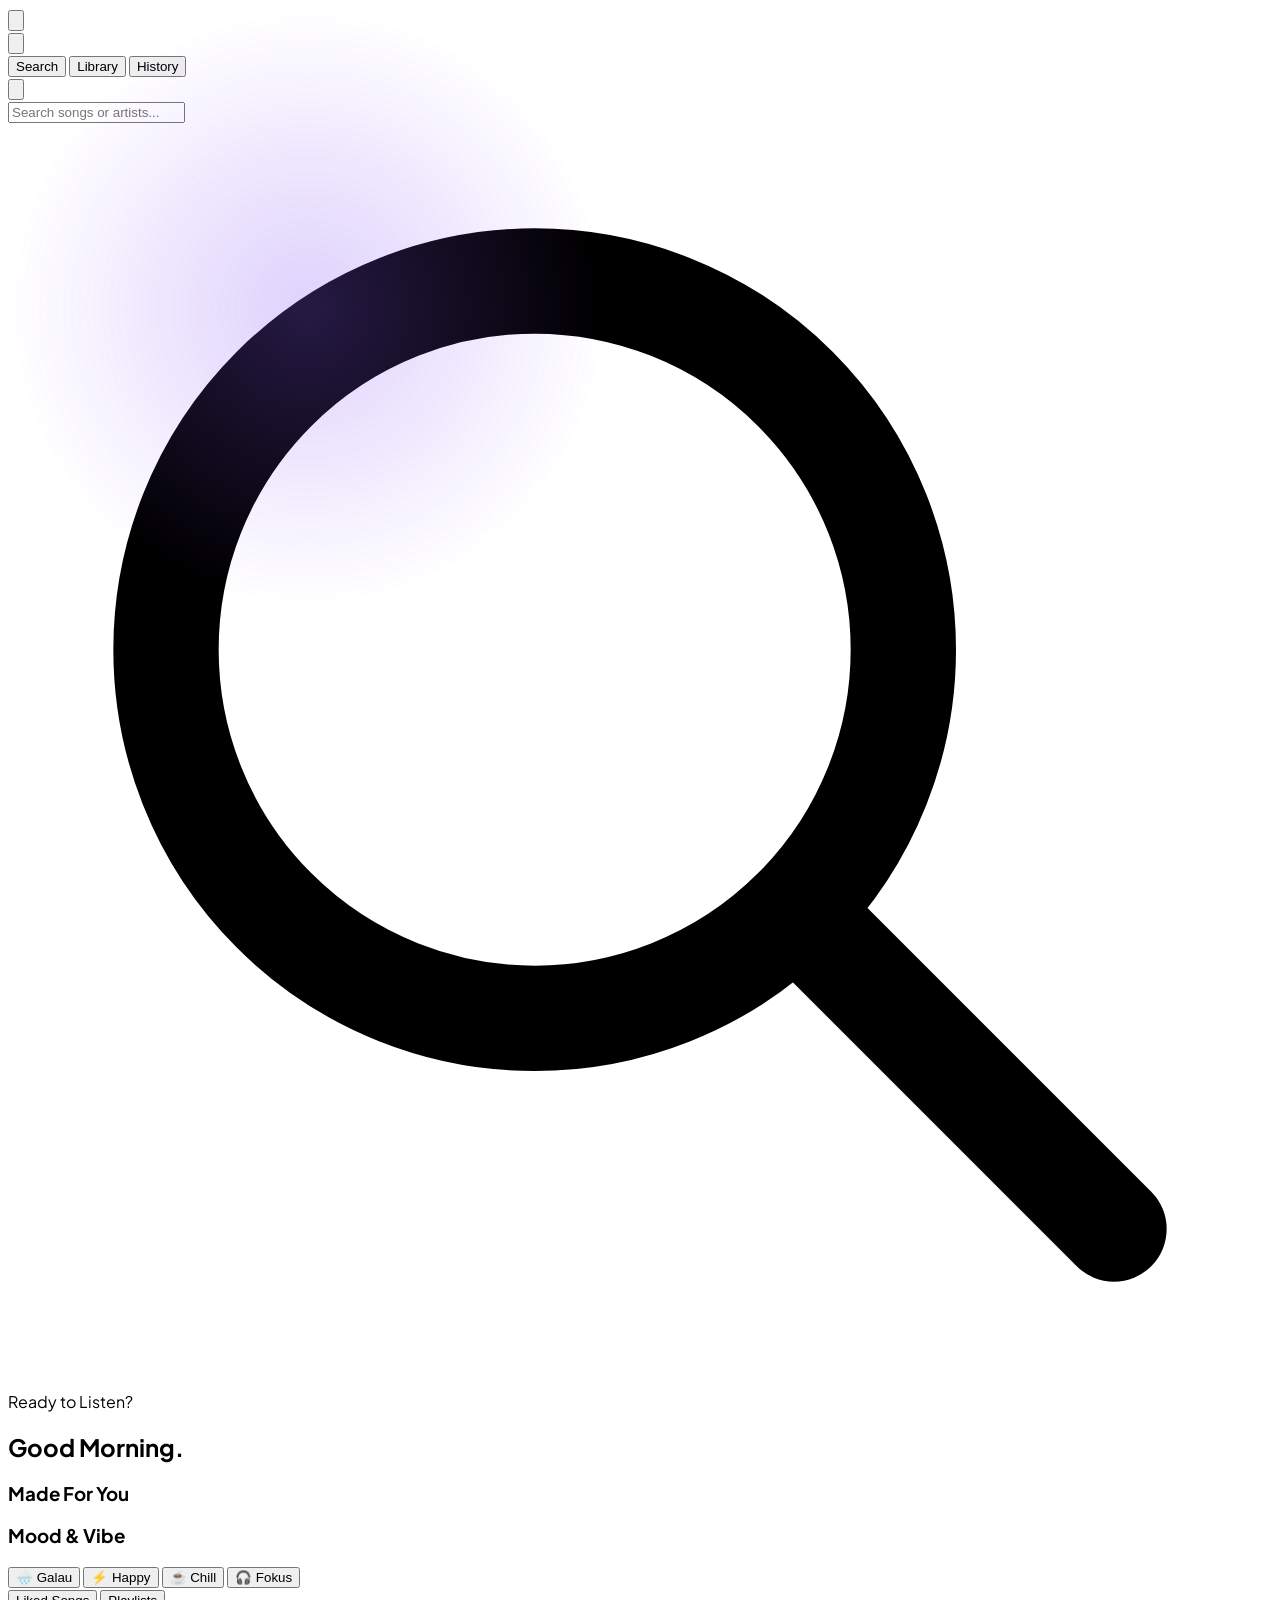
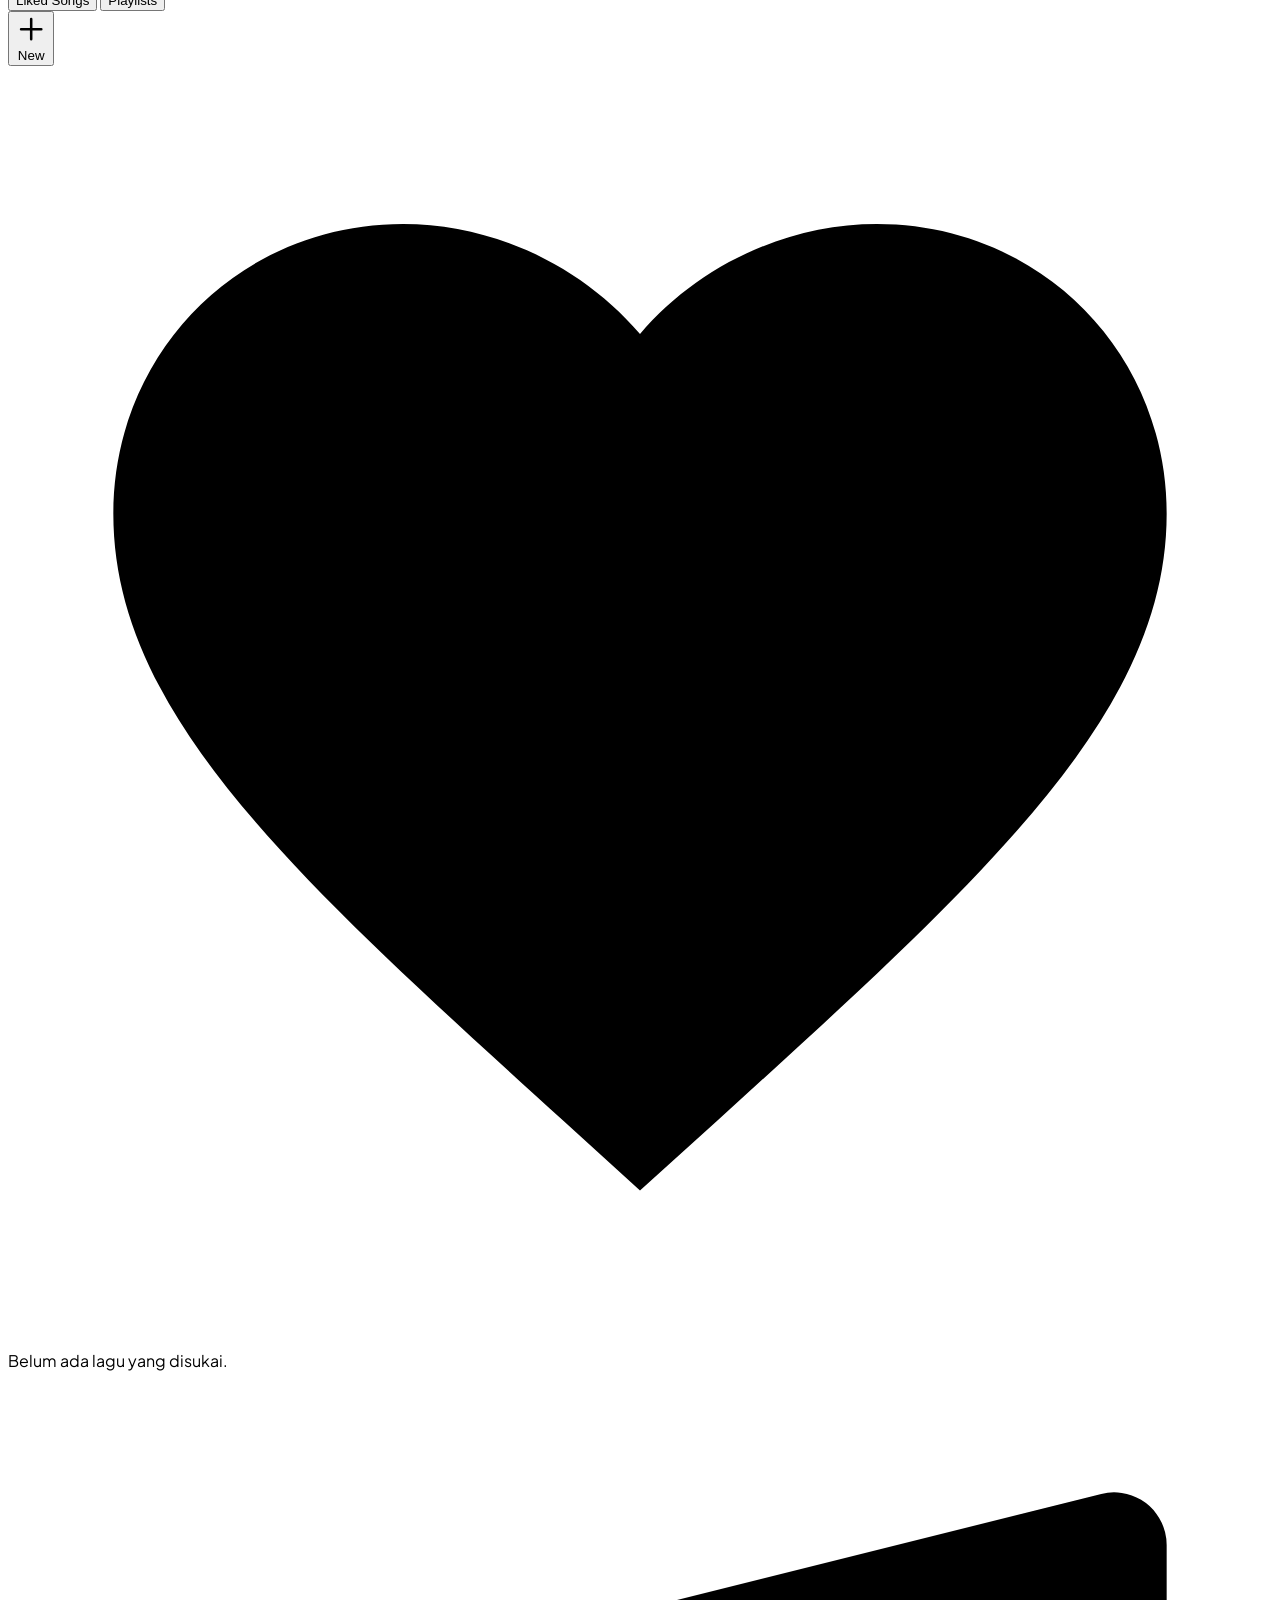
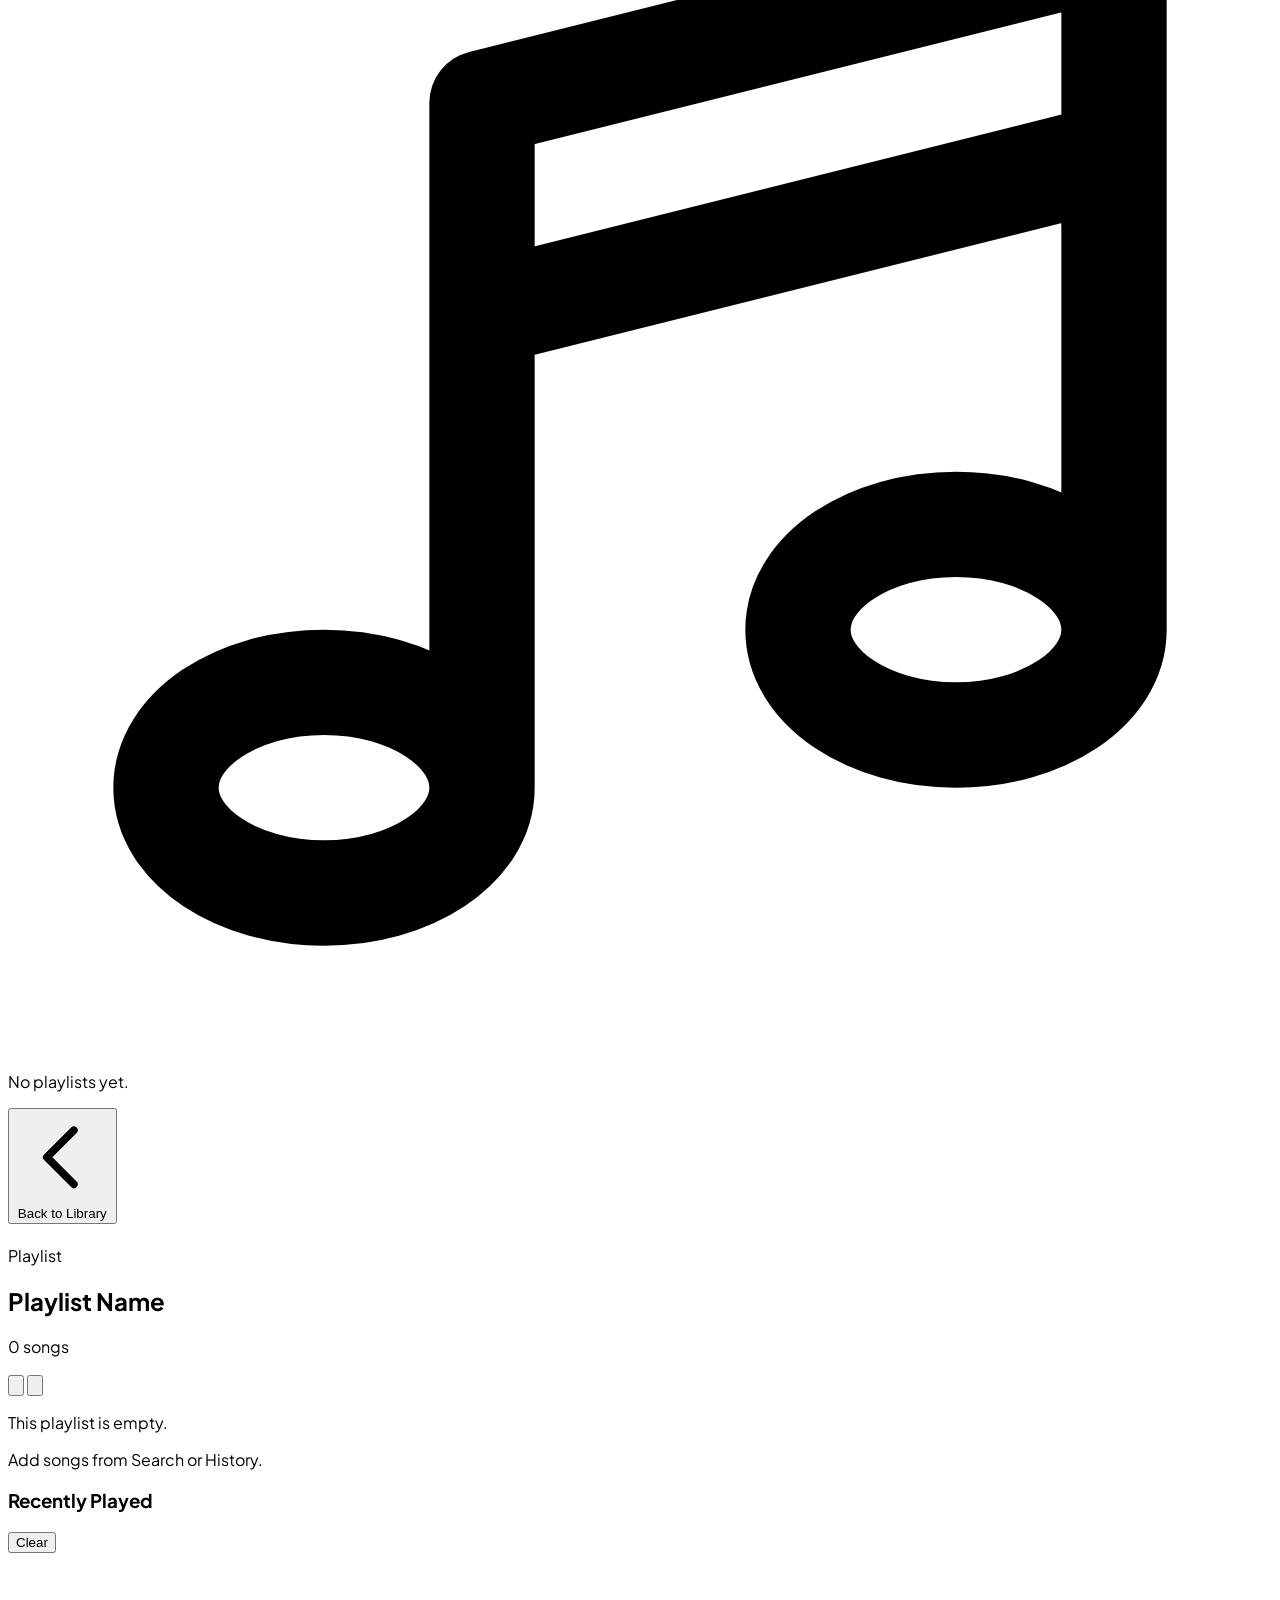
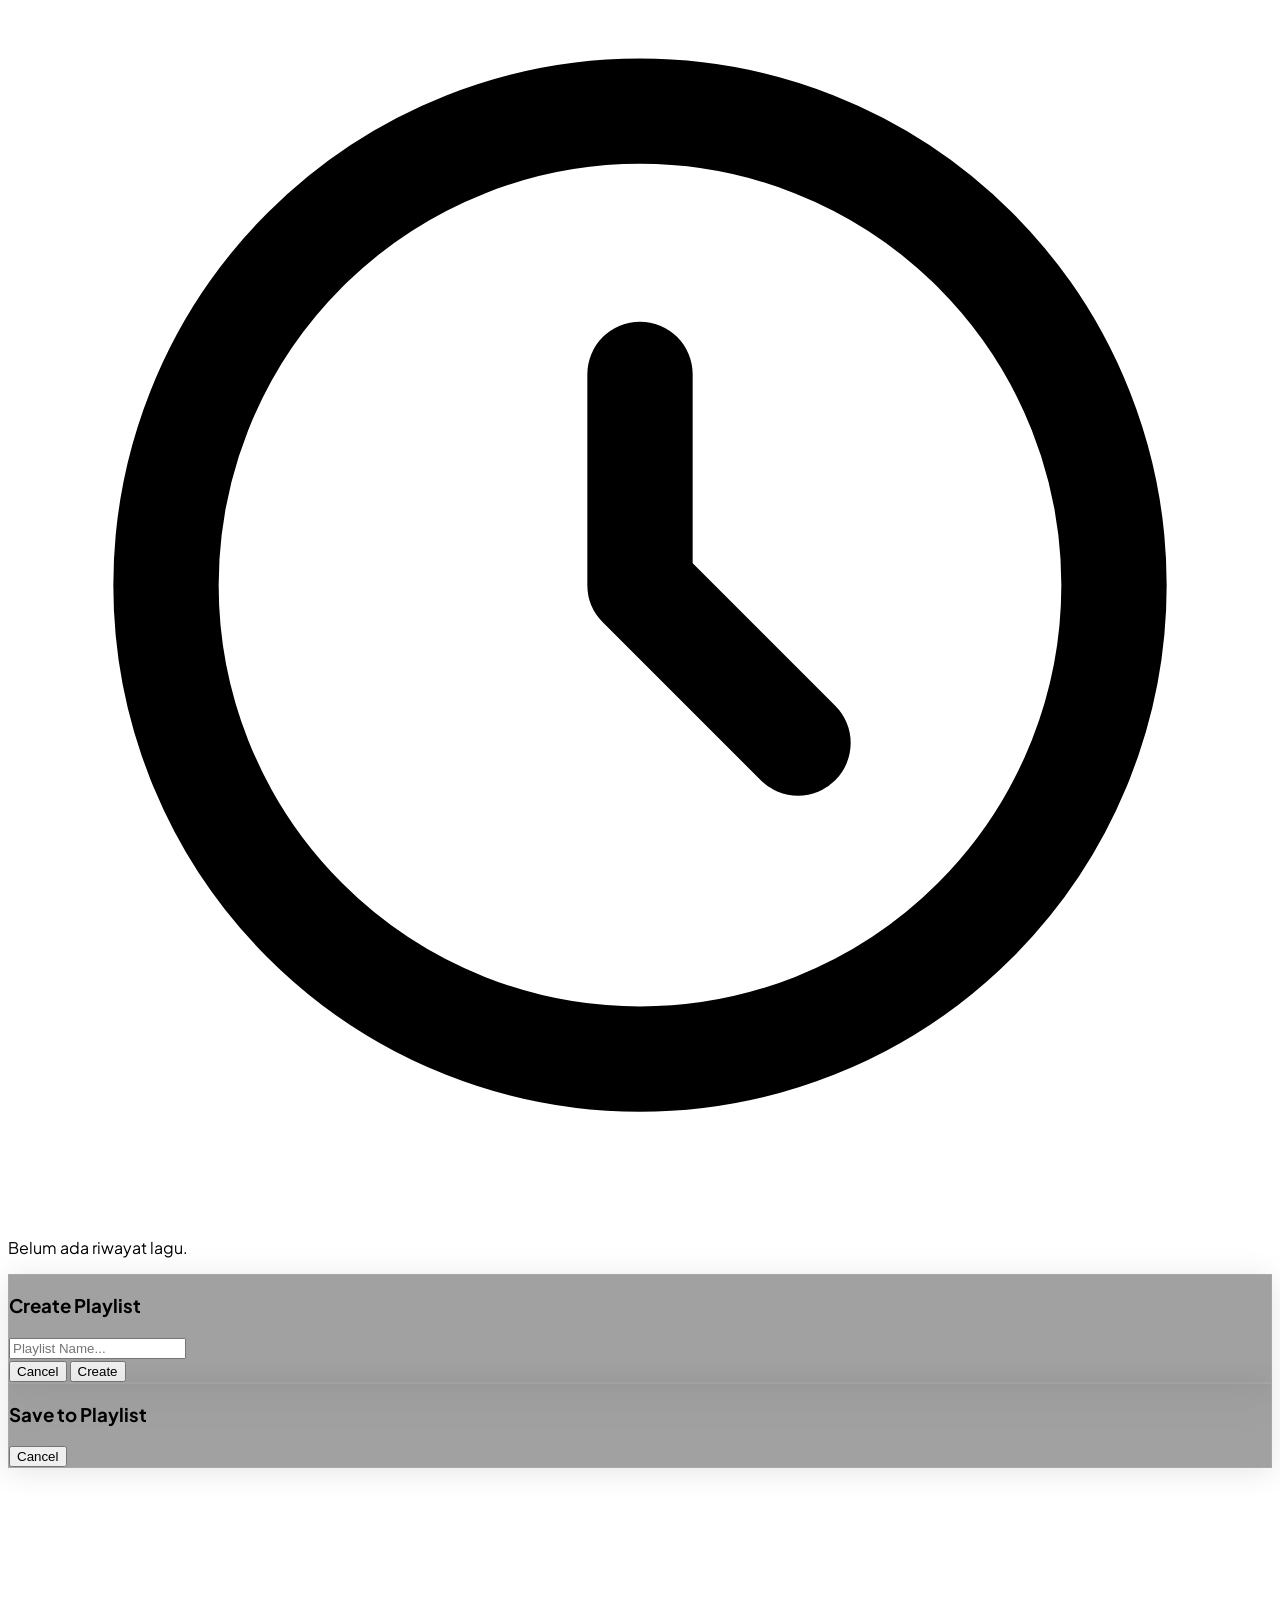
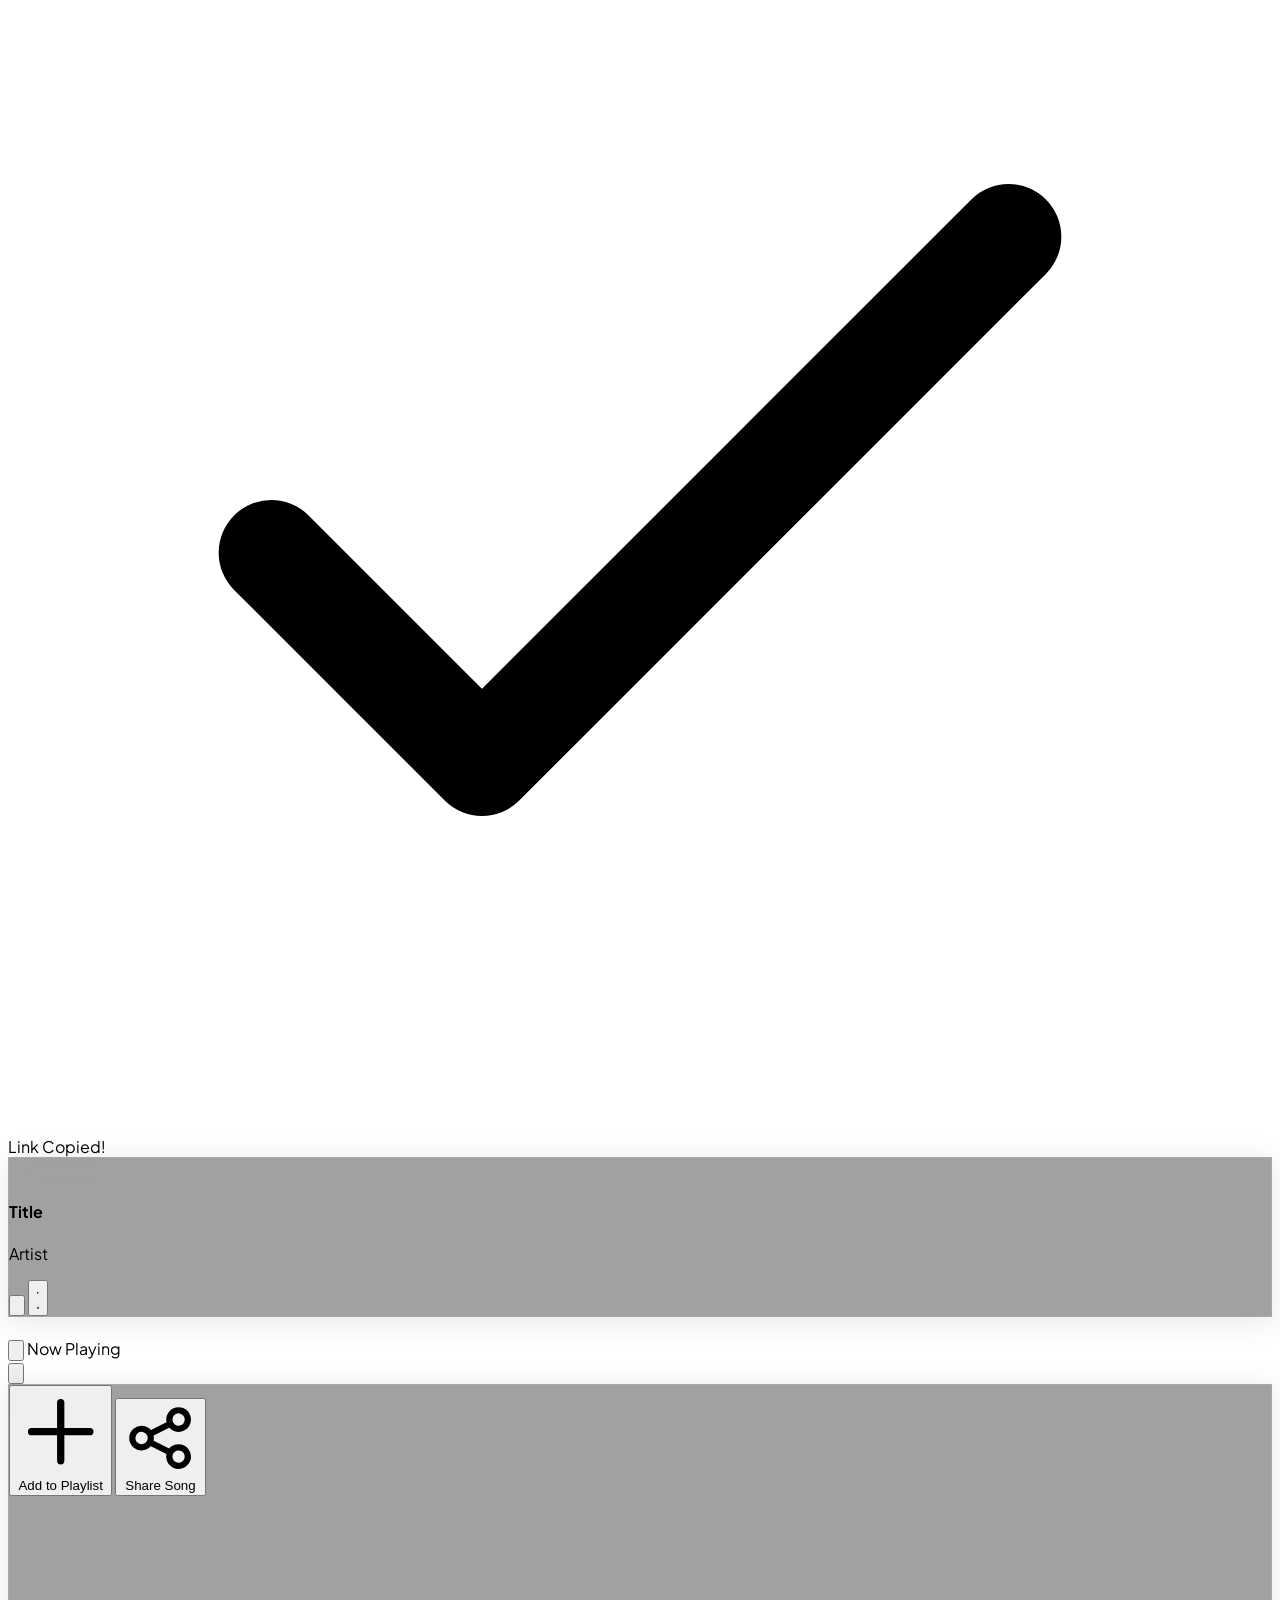
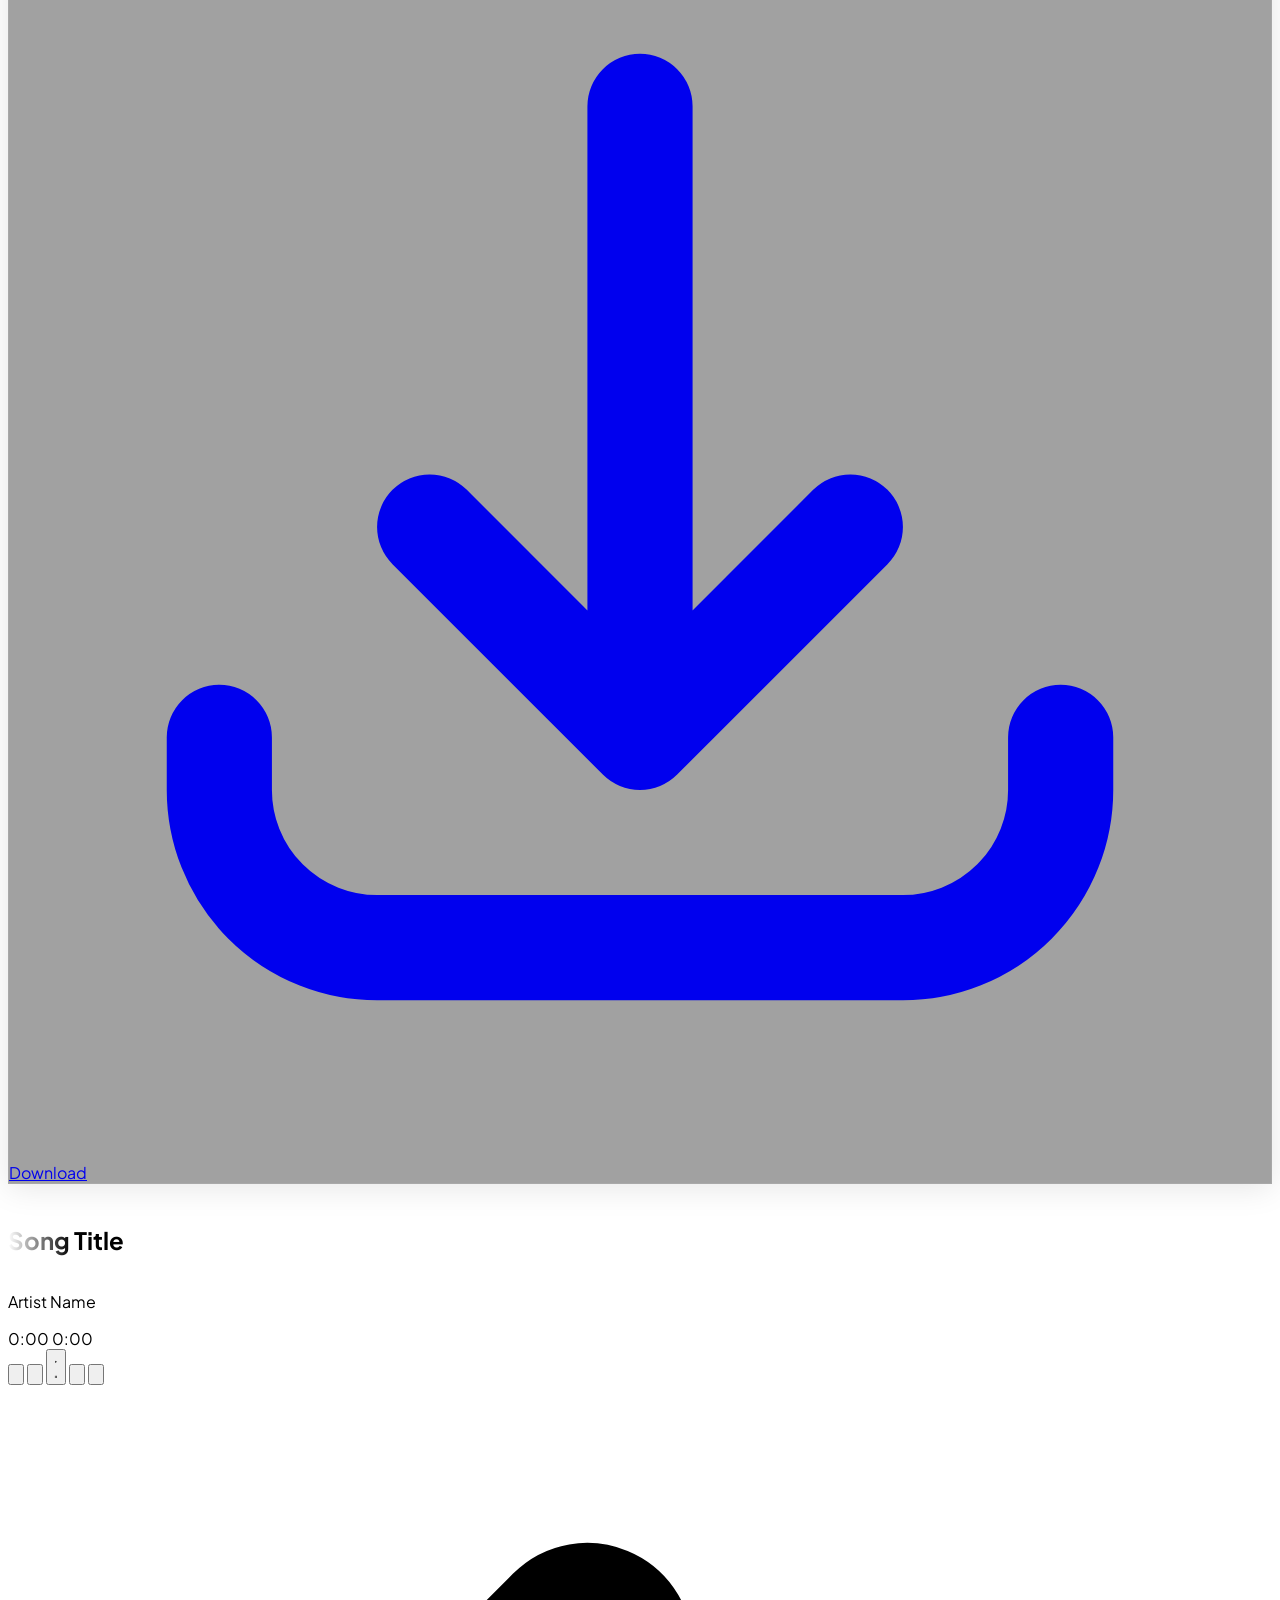
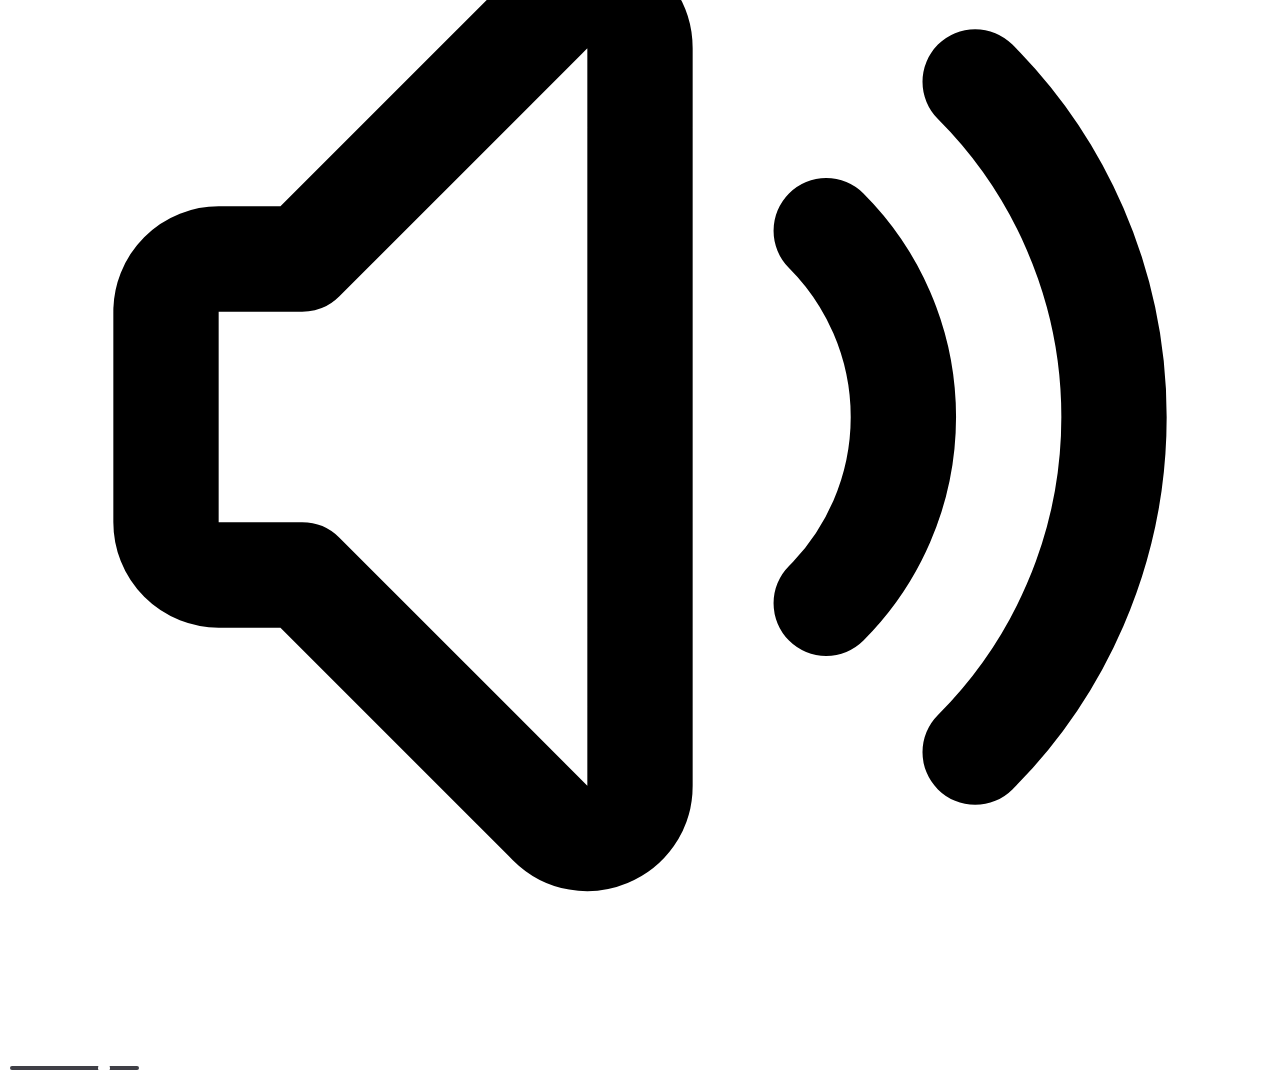
==== index.html @ 1300ec36 "Enhance library and playlist features with modals Updated HTML structure to enhance library and play" ====
<!DOCTYPE html>
<html lang="id" class="dark">
<head>
    <meta charset="UTF-8">
    <meta name="viewport" content="width=device-width, initial-scale=1.0, maximum-scale=1.0, user-scalable=no">
    <title>ZTune - Immersive Player</title>

    <link rel="shortcut icon" href="https://files.catbox.moe/s248au.jpg" type="image/x-icon"/>
    <script src="https://cdn.tailwindcss.com"></script>

    <script>
        tailwind.config = {
            darkMode: 'class',
            theme: {
                extend: {
                    colors: {
                        background: '#050505', 
                        surface: '#121212',
                        surfaceHighlight: '#27272a',
                        primary: { 500: '#8b5cf6', 600: '#7c3aed' }
                    },
                    fontFamily: {
                        sans: ['Plus Jakarta Sans', 'sans-serif'],
                    },
                    animation: {
                        'fade-in': 'fadeIn 0.5s ease-out forwards',
                        'slide-down': 'slideDown 0.3s ease-out forwards',
                        'slide-up': 'slideUp 0.3s ease-out forwards',
                        'blob': 'blob 15s infinite',
                        'spin-slow': 'spin 3s linear infinite',
                        'toast-in': 'toastIn 0.3s cubic-bezier(0.68, -0.55, 0.27, 1.55) forwards',
                        'menu-open': 'menuOpen 0.2s ease-out forwards',
                        'modal-in': 'modalIn 0.2s ease-out forwards',
                    },
                    keyframes: {
                        fadeIn: { '0%': { opacity: '0' }, '100%': { opacity: '1' } },
                        slideDown: { '0%': { opacity: '0', transform: 'translateY(-20px)' }, '100%': { opacity: '1', transform: 'translateY(0)' } },
                        slideUp: { '0%': { transform: 'translateY(100%)' }, '100%': { transform: 'translateY(0)' } },
                        toastIn: { '0%': { transform: 'translateY(100%)', opacity: '0' }, '100%': { transform: 'translateY(0)', opacity: '1' } },
                        menuOpen: { '0%': { opacity: '0', transform: 'scale(0.95) translateY(-10px)' }, '100%': { opacity: '1', transform: 'scale(1) translateY(0)' } },
                        modalIn: { '0%': { opacity: '0', transform: 'scale(0.95)' }, '100%': { opacity: '1', transform: 'scale(1)' } },
                        blob: {
                            '0%': { transform: 'translate(0px, 0px) scale(1)' },
                            '33%': { transform: 'translate(30px, -50px) scale(1.1)' },
                            '66%': { transform: 'translate(-20px, 20px) scale(0.9)' },
                            '100%': { transform: 'translate(0px, 0px) scale(1)' },
                        }
                    }
                }
            }
        }
    </script>

    <link href="https://fonts.googleapis.com/css2?family=Plus+Jakarta+Sans:wght@300;400;500;600;700;800&display=swap" rel="stylesheet">

    <style>
        body { font-family: 'Plus Jakarta Sans', sans-serif; -webkit-tap-highlight-color: transparent; touch-action: pan-y; }
        * { scrollbar-width: thin; scrollbar-color: rgba(255,255,255,0.1) transparent; }
        ::-webkit-scrollbar { width: 4px; height: 4px; }
        ::-webkit-scrollbar-thumb { background: transparent; border-radius: 10px; }
        *:hover::-webkit-scrollbar-thumb { background: rgba(255,255,255,0.2); }
        input[type=range] { -webkit-appearance: none; background: transparent; }
        input[type=range]::-webkit-slider-thumb { -webkit-appearance: none; height: 12px; width: 12px; border-radius: 50%; background: #fff; margin-top: -4px; cursor: pointer; }
        input[type=range]::-webkit-slider-runnable-track { width: 100%; height: 4px; cursor: pointer; background: #3f3f46; border-radius: 9999px; }
        .marquee-container { overflow: hidden; white-space: nowrap; position: relative; mask-image: linear-gradient(to right, transparent, black 5%, black 95%, transparent); }
        .marquee-content { display: inline-block; min-width: 100%; }
        .animate-scroll { animation: scroll-left 12s linear infinite; }
        @keyframes scroll-left { 0%, 15% { transform: translateX(0); } 85%, 100% { transform: translateX(-100%); } }
        .ambient-glow { position: fixed; width: 600px; height: 600px; background: radial-gradient(circle, rgba(139, 92, 246, 0.15) 0%, rgba(0,0,0,0) 70%); border-radius: 50%; pointer-events: none; z-index: 0; animation: blob 15s infinite ease-in-out; }
        .no-scrollbar::-webkit-scrollbar { display: none; }
        
        .loading-spin { animation: spin 1s linear infinite; }
        @keyframes spin { 100% { transform: rotate(360deg); } }
        
        .glass-nav {
            background-color: rgba(0, 0, 0, 0.4) !important;
            backdrop-filter: blur(20px);
            -webkit-backdrop-filter: blur(20px);
            border-bottom: none;
        }
        
        .glass-player {
            background: rgba(20, 20, 20, 0.4) !important; 
            backdrop-filter: blur(16px);
            -webkit-backdrop-filter: blur(16px);
            border: 1px solid rgba(255, 255, 255, 0.08);
            box-shadow: 0 4px 30px rgba(0, 0, 0, 0.1);
        }
    </style>
</head>
<body class="bg-background text-white h-screen w-full overflow-hidden flex flex-col relative selection:bg-primary-500 selection:text-white">

    <div class="ambient-glow top-[-20%] left-[-10%] opacity-40"></div>
    <div class="ambient-glow bottom-[-20%] right-[-10%] bg-[radial-gradient(circle,rgba(56,189,248,0.1)_0%,rgba(0,0,0,0)_70%)] animation-delay-2000"></div>

    <header id="main-header" class="fixed top-0 left-0 right-0 px-6 py-5 flex justify-between items-center z-50 transition-all duration-500 bg-transparent">
        <div class="flex items-center gap-2 group transition-all duration-300" id="traffic-light-container">
            <button id="nav-btn-red" class="w-3 h-3 rounded-full bg-[#ff5f57] shadow-[0_0_10px_rgba(255,95,87,0.3)] flex items-center justify-center overflow-hidden transition-all duration-300 hover:scale-110 focus:outline-none cursor-default">
                <svg class="w-2 h-2 text-black opacity-0 transition-opacity duration-300" fill="none" stroke="currentColor" viewBox="0 0 24 24" stroke-width="4"><path stroke-linecap="round" stroke-linejoin="round" d="M15 19l-7-7 7-7"></path></svg>
            </button>
            <div id="nav-btn-yellow" class="w-3 h-3 rounded-full bg-[#febc2e] shadow-[0_0_10px_rgba(254,188,46,0.3)] transition-all duration-300 origin-center"></div>
            <button id="nav-btn-green" class="w-3 h-3 rounded-full bg-[#28c840] shadow-[0_0_10px_rgba(40,200,64,0.3)] flex items-center justify-center overflow-hidden transition-all duration-300 hover:scale-110 focus:outline-none cursor-default">
                <svg class="w-2 h-2 text-black opacity-0 transition-opacity duration-300" fill="none" stroke="currentColor" viewBox="0 0 24 24" stroke-width="4"><path stroke-linecap="round" stroke-linejoin="round" d="M9 5l7 7-7 7"></path></svg>
            </button>
        </div>
        
        <div class="absolute left-1/2 transform -translate-x-1/2 flex bg-white/5 rounded-full p-1 backdrop-blur-sm border border-white/5">
            <button id="tab-search" class="px-3 md:px-4 py-1.5 text-xs font-bold rounded-full bg-white text-black transition-all shadow-lg">Search</button>
            <button id="tab-library" class="px-3 md:px-4 py-1.5 text-xs font-bold rounded-full text-gray-400 hover:text-white transition-all">Library</button>
            <button id="tab-history" class="px-3 md:px-4 py-1.5 text-xs font-bold rounded-full text-gray-400 hover:text-white transition-all">History</button>
        </div>

        <button id="search-toggle-btn" class="p-2 rounded-full text-gray-400 hover:text-white hover:bg-white/10 transition-all focus:outline-none">
            <svg class="w-6 h-6" fill="none" stroke="currentColor" viewBox="0 0 24 24"><path stroke-linecap="round" stroke-linejoin="round" stroke-width="2" d="M21 21l-6-6m2-5a7 7 0 11-14 0 7 7 0 0114 0z"></path></svg>
        </button>
    </header>

    <main id="content-area" class="flex-1 w-full max-w-6xl mx-auto flex flex-col relative z-10 overflow-y-auto px-4 md:px-6 pb-20 pt-24 no-scrollbar scroll-smooth">
        
        <div id="search-container" class="hidden w-full py-4 animate-slide-down shrink-0 transition-all">
            <form id="search-form" class="relative group w-full">
                <input type="text" id="search-input" placeholder="Search songs or artists..." 
                    class="w-full pl-12 pr-4 py-4 bg-surface/80 backdrop-blur-md border border-white/10 focus:border-primary-500 rounded-2xl text-base text-white placeholder-gray-500 focus:outline-none focus:ring-1 focus:ring-primary-500 transition-all shadow-lg" autocomplete="off">
                <div id="search-icon-wrapper" class="absolute left-4 top-1/2 transform -translate-y-1/2 text-gray-500">
                    <svg class="w-5 h-5" fill="none" stroke="currentColor" viewBox="0 0 24 24"><path stroke-linecap="round" stroke-linejoin="round" stroke-width="2" d="M21 21l-6-6m2-5a7 7 0 11-14 0 7 7 0 0114 0z"></path></svg>
                </div>
            </form>
        </div>

        <div class="flex-1 mt-2 px-1 relative min-h-[500px]">

            <div id="explore-area" class="animate-fade-in pb-10 transition-opacity duration-300">
                <div id="greeting-container" class="mt-8 mb-8 text-center flex flex-col justify-center">
                    <span class="text-primary-500 text-xs font-bold tracking-[0.3em] uppercase mb-4 animate-pulse">Ready to Listen?</span>
                    <h2 id="greeting-text" class="text-4xl md:text-5xl font-extrabold text-white mb-2 tracking-tight">Music Awaits.</h2>
                </div>

                <div id="quick-picks-container" class="mb-8 hidden">
                    <div class="flex items-center gap-2 mb-4 px-1">
                        <h3 class="text-lg font-bold text-white">Made For You</h3>
                    </div>
                    <div id="quick-picks-list" class="grid grid-cols-2 md:grid-cols-3 lg:grid-cols-4 xl:grid-cols-5 gap-4"></div>
                </div>

                <div class="mb-8">
                    <h3 class="text-lg font-bold text-white mb-4 px-1">Mood & Vibe</h3>
                    <div class="grid grid-cols-2 md:grid-cols-4 gap-3">
                        <button onclick="triggerSearch('lagu galau indonesia terbaru', this)" class="mood-btn bg-gradient-to-br from-indigo-900 to-purple-900 hover:scale-[1.02] transition-transform p-4 rounded-2xl text-left h-24 flex flex-col justify-end border border-white/5 relative overflow-hidden group">
                            <span class="mood-icon absolute top-2 right-2 text-2xl opacity-50 group-hover:scale-110 transition-transform">🌧️</span>
                            <span class="font-bold text-lg">Galau</span>
                        </button>
                        <button onclick="triggerSearch('lagu happy mood booster', this)" class="mood-btn bg-gradient-to-br from-orange-900 to-yellow-900 hover:scale-[1.02] transition-transform p-4 rounded-2xl text-left h-24 flex flex-col justify-end border border-white/5 relative overflow-hidden group">
                            <span class="mood-icon absolute top-2 right-2 text-2xl opacity-50 group-hover:scale-110 transition-transform">⚡</span>
                            <span class="font-bold text-lg">Happy</span>
                        </button>
                        <button onclick="triggerSearch('lagu chill santai', this)" class="mood-btn bg-gradient-to-br from-teal-900 to-emerald-900 hover:scale-[1.02] transition-transform p-4 rounded-2xl text-left h-24 flex flex-col justify-end border border-white/5 relative overflow-hidden group">
                            <span class="mood-icon absolute top-2 right-2 text-2xl opacity-50 group-hover:scale-110 transition-transform">☕</span>
                            <span class="font-bold text-lg">Chill</span>
                        </button>
                        <button onclick="triggerSearch('lofi hip hop study', this)" class="mood-btn bg-gradient-to-br from-pink-900 to-rose-900 hover:scale-[1.02] transition-transform p-4 rounded-2xl text-left h-24 flex flex-col justify-end border border-white/5 relative overflow-hidden group">
                            <span class="mood-icon absolute top-2 right-2 text-2xl opacity-50 group-hover:scale-110 transition-transform">🎧</span>
                            <span class="font-bold text-lg">Fokus</span>
                        </button>
                    </div>
                </div>
            </div>

            <div id="message-area" class="text-center text-sm font-medium text-gray-400 py-4 transition-all hidden"></div>
            
            <div id="results-area" class="hidden grid grid-cols-2 md:grid-cols-3 lg:grid-cols-4 xl:grid-cols-5 gap-4 pb-24 animate-fade-in"></div>
            
            <div id="library-area" class="hidden pb-24 animate-fade-in w-full">
                
                <div class="flex items-center gap-6 mb-6 px-2 border-b border-white/10 pb-2">
                    <button id="lib-tab-liked" class="text-white font-bold text-lg border-b-2 border-primary-500 pb-2 transition-all">Liked Songs</button>
                    <button id="lib-tab-playlists" class="text-gray-400 font-bold text-lg pb-2 hover:text-white transition-all border-b-2 border-transparent hover:border-white/20">Playlists</button>
                    <div class="flex-1"></div>
                    <button id="btn-create-playlist" class="hidden text-xs bg-white/10 hover:bg-white/20 px-4 py-2 rounded-full transition-all flex items-center gap-1">
                        <svg class="w-3 h-3" fill="none" stroke="currentColor" viewBox="0 0 24 24"><path stroke-linecap="round" stroke-linejoin="round" stroke-width="2" d="M12 4v16m8-8H4"></path></svg>
                        New
                    </button>
                </div>

                <div id="lib-content-liked" class="w-full">
                    <div id="library-list" class="grid grid-cols-2 md:grid-cols-3 lg:grid-cols-4 xl:grid-cols-5 gap-4"></div>
                    <div id="empty-library-msg" class="hidden flex flex-col items-center justify-center mt-20 text-center w-full">
                        <div class="w-16 h-16 rounded-full bg-white/5 flex items-center justify-center mb-4 text-gray-500">
                             <svg class="w-8 h-8" fill="currentColor" viewBox="0 0 24 24"><path d="M12 21.35l-1.45-1.32C5.4 15.36 2 12.28 2 8.5 2 5.42 4.42 3 7.5 3c1.74 0 3.41.81 4.5 2.09C13.09 3.81 14.76 3 16.5 3 19.58 3 22 5.42 22 8.5c0 3.78-3.4 6.86-8.55 11.54L12 21.35z"/></svg>
                        </div>
                        <p class="text-gray-400">Belum ada lagu yang disukai.</p>
                    </div>
                </div>

                <div id="lib-content-playlists" class="hidden w-full">
                    <div id="playlist-list" class="grid grid-cols-2 md:grid-cols-3 lg:grid-cols-4 xl:grid-cols-5 gap-4"></div>
                    <div id="empty-playlist-msg" class="hidden flex flex-col items-center justify-center mt-20 text-center w-full">
                        <div class="w-16 h-16 rounded-full bg-white/5 flex items-center justify-center mb-4 text-gray-500">
                            <svg class="w-8 h-8" fill="none" stroke="currentColor" viewBox="0 0 24 24"><path stroke-linecap="round" stroke-linejoin="round" stroke-width="2" d="M9 19V6l12-3v13M9 19c0 1.105-1.343 2-3 2s-3-.895-3-2 1.343-2 3-2 3 .895 3 2zm12-3c0 1.105-1.343 2-3 2s-3-.895-3-2 1.343-2 3-2 3 .895 3 2zM9 10l12-3"></path></svg>
                        </div>
                        <p class="text-gray-400">No playlists yet.</p>
                    </div>
                </div>

                <div id="playlist-view" class="hidden w-full animate-fade-in absolute top-0 left-0 bg-[#050505] z-20 min-h-full pb-20">
                     <div class="flex items-center mb-4 md:hidden pt-4 px-2">
                         <button onclick="closePlaylistView()" class="text-gray-400 hover:text-white flex items-center gap-2">
                            <svg class="w-5 h-5" fill="none" stroke="currentColor" viewBox="0 0 24 24"><path stroke-linecap="round" stroke-linejoin="round" stroke-width="2" d="M15 19l-7-7 7-7"></path></svg>
                            Back to Library
                         </button>
                    </div>

                    <div class="flex flex-col md:flex-row gap-6 mb-8 items-start px-2">
                        <div class="relative w-40 h-40 md:w-52 md:h-52 rounded-2xl overflow-hidden bg-gray-800 shadow-2xl shrink-0 group">
                            <img id="view-pl-cover" src="" class="w-full h-full object-cover">
                        </div>
                        <div class="flex flex-col justify-end h-full gap-2 w-full">
                            <span class="text-xs font-bold text-primary-500 uppercase tracking-widest">Playlist</span>
                            <h2 id="view-pl-name" class="text-3xl md:text-5xl font-extrabold text-white leading-tight">Playlist Name</h2>
                            <p id="view-pl-count" class="text-gray-400 text-sm font-medium mb-4">0 songs</p>
                            
                            <div class="flex items-center gap-4">
                                <button id="btn-play-playlist" class="w-12 h-12 bg-primary-600 text-white rounded-full flex items-center justify-center hover:scale-105 transition-transform shadow-lg shadow-primary-600/30">
                                    <svg class="w-6 h-6 ml-1" fill="currentColor" viewBox="0 0 24 24"><path d="M8 5v14l11-7z"/></svg>
                                </button>
                                <button id="btn-delete-playlist" class="w-10 h-10 border border-white/10 rounded-full flex items-center justify-center text-gray-400 hover:text-red-500 hover:border-red-500/50 transition-all" title="Delete Playlist">
                                    <svg class="w-5 h-5" fill="none" stroke="currentColor" viewBox="0 0 24 24"><path stroke-linecap="round" stroke-linejoin="round" stroke-width="2" d="M19 7l-.867 12.142A2 2 0 0116.138 21H7.862a2 2 0 01-1.995-1.858L5 7m5 4v6m4-6v6m1-10V4a1 1 0 00-1-1h-4a1 1 0 00-1 1v3M4 7h16"></path></svg>
                                </button>
                            </div>
                        </div>
                    </div>
                    
                    <div id="view-pl-songs" class="grid grid-cols-2 md:grid-cols-3 lg:grid-cols-4 xl:grid-cols-5 gap-4"></div>
                     <div id="empty-view-pl-msg" class="hidden flex flex-col items-center justify-center mt-10 text-center w-full">
                        <p class="text-gray-500">This playlist is empty.</p>
                        <p class="text-xs text-gray-600 mt-1">Add songs from Search or History.</p>
                    </div>
                </div>

            </div>

            <div id="history-area" class="hidden pb-24 animate-fade-in">
                <div class="flex items-center justify-between mb-6 px-2">
                    <h3 class="text-xl font-bold text-white">Recently Played</h3>
                    <button onclick="clearHistory()" class="text-xs text-red-400 hover:text-red-300 font-bold uppercase tracking-wider">Clear</button>
                </div>
                <div id="history-list" class="grid grid-cols-2 md:grid-cols-3 lg:grid-cols-4 xl:grid-cols-5 gap-4"></div>
                <div id="empty-history-msg" class="hidden flex flex-col items-center justify-center mt-20 text-center w-full">
                    <div class="w-16 h-16 rounded-full bg-white/5 flex items-center justify-center mb-4 text-gray-500">
                        <svg class="w-8 h-8" fill="none" stroke="currentColor" viewBox="0 0 24 24"><path stroke-linecap="round" stroke-linejoin="round" stroke-width="2" d="M12 8v4l3 3m6-3a9 9 0 11-18 0 9 9 0 0118 0z"></path></svg>
                    </div>
                    <p class="text-gray-400">Belum ada riwayat lagu.</p>
                </div>
            </div>

        </div>
    </main>

    <div id="playlist-modal" class="fixed inset-0 z-[80] bg-black/60 backdrop-blur-sm hidden flex items-center justify-center animate-fade-in">
        <div class="bg-[#1e1e21] border border-white/10 p-6 rounded-2xl w-80 glass-player transform scale-100 transition-all animate-modal-in">
            <h3 class="text-lg font-bold mb-4 text-white">Create Playlist</h3>
            <input id="playlist-name-input" type="text" placeholder="Playlist Name..." class="w-full bg-white/5 border border-white/10 rounded-lg px-4 py-3 text-white focus:outline-none focus:border-primary-500 transition-colors mb-6">
            <div class="flex justify-end gap-3">
                <button id="close-playlist-modal" class="px-4 py-2 text-sm text-gray-400 hover:text-white font-medium">Cancel</button>
                <button id="save-playlist-btn" class="px-4 py-2 text-sm bg-white text-black font-bold rounded-full hover:scale-105 transition-transform">Create</button>
            </div>
        </div>
    </div>

    <div id="add-to-playlist-modal" class="fixed inset-0 z-[90] bg-black/60 backdrop-blur-sm hidden flex items-center justify-center animate-fade-in">
        <div class="bg-[#1e1e21] border border-white/10 p-6 rounded-2xl w-80 glass-player transform scale-100 transition-all animate-modal-in max-h-[70vh] flex flex-col">
            <h3 class="text-lg font-bold mb-4 text-white">Save to Playlist</h3>
            <div id="select-playlist-list" class="flex flex-col gap-2 overflow-y-auto min-h-[100px] mb-4 pr-1"></div>
            <button id="close-select-modal" class="w-full py-3 text-sm text-gray-400 hover:text-white border-t border-white/10">Cancel</button>
        </div>
    </div>

    <div id="toast" class="fixed bottom-24 left-1/2 transform -translate-x-1/2 bg-white/10 backdrop-blur-md border border-white/10 text-white px-6 py-3 rounded-full shadow-2xl font-bold text-sm hidden z-[100] items-center gap-2 animate-toast-in">
        <svg class="w-5 h-5 text-green-400" fill="none" stroke="currentColor" viewBox="0 0 24 24"><path stroke-linecap="round" stroke-linejoin="round" stroke-width="2" d="M5 13l4 4L19 7"></path></svg>
        <span id="toast-msg">Link Copied!</span>
    </div>

    <div id="mini-player" class="fixed bottom-4 left-4 right-4 z-50 glass-player rounded-2xl p-3 flex items-center justify-between shadow-2xl transform translate-y-[150%] transition-transform duration-300 cursor-pointer hidden">
        <div class="flex items-center gap-3 overflow-hidden flex-1">
            <div class="w-10 h-10 rounded-full overflow-hidden bg-gray-800 shrink-0 animate-[spin_10s_linear_infinite]">
                <img id="mini-cover" src="" class="w-full h-full object-cover">
            </div>
            <div class="flex flex-col overflow-hidden w-full pr-4">
                <h4 id="mini-title" class="text-sm font-bold text-white truncate">Title</h4>
                <p id="mini-artist" class="text-xs text-gray-400 truncate">Artist</p>
            </div>
        </div>
        <div class="flex items-center gap-4 pr-2">
            <button id="mini-like-btn" class="text-gray-400 hover:text-red-500 transition-colors focus:outline-none">
                <svg class="w-5 h-5" fill="currentColor" viewBox="0 0 24 24"><path d="M12 21.35l-1.45-1.32C5.4 15.36 2 12.28 2 8.5 2 5.42 4.42 3 7.5 3c1.74 0 3.41.81 4.5 2.09C13.09 3.81 14.76 3 16.5 3 19.58 3 22 5.42 22 8.5c0 3.78-3.4 6.86-8.55 11.54L12 21.35z"/></svg>
            </button>
            <button id="mini-play-btn" class="text-white hover:text-primary-400 focus:outline-none p-1">
                <svg id="mini-play-icon" class="w-6 h-6" fill="currentColor" viewBox="0 0 24 24"><path d="M8 5v14l11-7z"/></svg>
                <svg id="mini-pause-icon" class="w-6 h-6 hidden" fill="currentColor" viewBox="0 0 24 24"><path d="M6 19h4V5H6v14zm8-14v14h4V5h-4z"/></svg>
            </button>
        </div>
    </div>

    <div id="player-overlay" class="fixed inset-0 z-[60] bg-[#050505] flex flex-col transition-transform duration-500 ease-in-out translate-y-[100%]">
        <div class="absolute inset-0 z-0 overflow-hidden opacity-30 pointer-events-none">
            <img id="player-bg-image" src="" class="w-full h-full object-cover blur-3xl scale-125">
            <div class="absolute inset-0 bg-gradient-to-b from-[#050505] via-transparent to-[#050505]"></div>
        </div>

        <div class="relative z-20 w-full px-6 py-6 flex justify-between items-center">
            <button id="close-player-btn" class="p-2 rounded-full bg-white/5 hover:bg-white/10 border border-white/5 transition-all group">
                <svg class="w-6 h-6 text-gray-300 group-hover:text-white" fill="none" stroke="currentColor" viewBox="0 0 24 24"><path stroke-linecap="round" stroke-linejoin="round" stroke-width="2" d="M19 9l-7 7-7-7"></path></svg>
            </button>
            <span class="text-xs font-bold tracking-widest uppercase text-gray-500">Now Playing</span>
            
            <div class="relative">
                <button id="options-btn" class="p-2 rounded-full hover:bg-white/10 transition-all text-gray-400">
                    <svg class="w-6 h-6" fill="none" stroke="currentColor" viewBox="0 0 24 24"><path stroke-linecap="round" stroke-linejoin="round" stroke-width="2" d="M5 12h.01M12 12h.01M19 12h.01M6 12a1 1 0 11-2 0 1 1 0 012 0zm7 0a1 1 0 11-2 0 1 1 0 012 0zm7 0a1 1 0 11-2 0 1 1 0 012 0z"></path></svg>
                </button>
                <div id="options-menu" class="absolute right-0 top-full mt-2 w-48 glass-player rounded-xl p-2 flex flex-col gap-1 hidden origin-top-right animate-menu-open z-[70]">
                    <button id="menu-add-playlist-btn" class="w-full text-left px-4 py-3 rounded-lg hover:bg-white/10 text-sm text-white flex items-center gap-3 transition-colors border-b border-white/5">
                        <svg class="w-4 h-4" fill="none" stroke="currentColor" viewBox="0 0 24 24"><path stroke-linecap="round" stroke-linejoin="round" stroke-width="2" d="M12 4v16m8-8H4"></path></svg>
                        Add to Playlist
                    </button>
                    <button id="menu-share-btn" class="w-full text-left px-4 py-3 rounded-lg hover:bg-white/10 text-sm text-white flex items-center gap-3 transition-colors">
                        <svg class="w-4 h-4" fill="none" stroke="currentColor" viewBox="0 0 24 24"><path stroke-linecap="round" stroke-linejoin="round" stroke-width="2" d="M8.684 13.342C8.886 12.938 9 12.482 9 12c0-.482-.114-.938-.316-1.342m0 2.684a3 3 0 110-2.684m0 2.684l6.632 3.316m-6.632-6l6.632-3.316m0 0a3 3 0 105.367-2.684 3 3 0 00-5.367 2.684zm0 9.316a3 3 0 105.368 2.684 3 3 0 00-5.368-2.684z"></path></svg>
                        Share Song
                    </button>
                    <a id="menu-download-btn" href="#" download class="w-full text-left px-4 py-3 rounded-lg hover:bg-white/10 text-sm text-white flex items-center gap-3 transition-colors">
                        <svg class="w-4 h-4" fill="none" stroke="currentColor" viewBox="0 0 24 24"><path stroke-linecap="round" stroke-linejoin="round" stroke-width="2" d="M4 16v1a3 3 0 003 3h10a3 3 0 003-3v-1m-4-4l-4 4m0 0l-4-4m4 4V4"></path></svg>
                        Download
                    </a>
                </div>
            </div>
        </div>

        <div class="relative z-10 flex-1 flex flex-col items-center justify-center w-full max-w-5xl mx-auto px-6 pb-2">
            <div class="flex flex-col md:flex-row items-center w-full gap-8 md:gap-16">
                <div class="w-full md:w-1/2 flex justify-center">
                    <div class="relative w-[70vw] h-[70vw] max-w-[320px] max-h-[320px] md:w-[400px] md:h-[400px] group">
                        <div class="absolute inset-0 bg-primary-500 blur-[50px] opacity-20 group-hover:opacity-40 transition-opacity duration-1000"></div>
                        <img id="player-cover" src="" class="relative w-full h-full object-cover rounded-[2rem] shadow-2xl border border-white/10 z-10 transform transition-transform duration-700 hover:scale-[1.02]">
                    </div>
                </div>

                <div class="w-full md:w-1/2 flex flex-col justify-center mt-6 md:mt-0">
                    <div class="text-center md:text-left mb-8 overflow-hidden w-full">
                        <div id="marquee-wrapper" class="marquee-container w-full">
                            <h2 id="player-title" class="text-2xl md:text-4xl font-bold text-white leading-tight mb-2 marquee-content w-max">Song Title</h2>
                        </div>
                        <p id="player-artist" class="text-lg text-gray-400 font-medium truncate">Artist Name</p>
                    </div>

                    <div class="w-full mb-8 group">
                        <div class="relative cursor-pointer h-4 flex items-center" id="progress-container">
                            <div class="w-full h-1 bg-white/10 rounded-full overflow-hidden group-hover:h-1.5 transition-all">
                                <div id="progress-fill" class="h-full bg-white w-0 rounded-full relative shadow-[0_0_15px_rgba(255,255,255,0.5)]"></div>
                            </div>
                        </div>
                        <div class="flex justify-between mt-2 text-xs font-mono text-gray-500">
                            <span id="current-time">0:00</span>
                            <span id="duration">0:00</span>
                        </div>
                    </div>

                    <div class="flex items-center justify-center md:justify-start gap-8 mb-10">
                        <button id="loop-btn" class="text-gray-500 hover:text-white transition-colors relative">
                            <svg class="w-6 h-6" fill="none" stroke="currentColor" viewBox="0 0 24 24"><path stroke-linecap="round" stroke-linejoin="round" stroke-width="2" d="M4 4v5h.582m15.356 2A8.001 8.001 0 004.582 9m0 0H9m11 11v-5h-.581m0 0a8.003 8.003 0 01-15.357-2m15.357 2H15"></path></svg>
                            <div id="loop-dot" class="absolute -top-1 -right-1 w-1.5 h-1.5 bg-primary-500 rounded-full hidden"></div>
                        </button>
                        <button id="prev-btn" class="text-gray-400 hover:text-white transition-colors">
                             <svg class="w-8 h-8" fill="currentColor" viewBox="0 0 24 24"><path d="M6 6h2v12H6zm3.5 6l8.5 6V6z"/></svg>
                        </button>
                        <button id="play-pause-btn" class="w-20 h-20 bg-white text-black rounded-full flex items-center justify-center hover:scale-105 active:scale-95 transition-all duration-300 shadow-[0_0_30px_rgba(255,255,255,0.15)]">
                            <svg id="play-icon" class="w-8 h-8 ml-1" fill="currentColor" viewBox="0 0 24 24"><path d="M8 5v14l11-7z"/></svg>
                            <svg id="pause-icon" class="w-8 h-8 hidden" fill="currentColor" viewBox="0 0 24 24"><path d="M6 19h4V5H6v14zm8-14v14h4V5h-4z"/></svg>
                        </button>
                        <button id="next-btn" class="text-gray-400 hover:text-white transition-colors">
                            <svg class="w-8 h-8" fill="currentColor" viewBox="0 0 24 24"><path d="M6 18l8.5-6L6 6v12zM16 6v12h2V6h-2z"/></svg>
                        </button>
                        
                        <button id="full-like-btn" class="text-gray-400 hover:text-white transition-colors">
                            <svg class="w-6 h-6" fill="currentColor" viewBox="0 0 24 24"><path d="M12 21.35l-1.45-1.32C5.4 15.36 2 12.28 2 8.5 2 5.42 4.42 3 7.5 3c1.74 0 3.41.81 4.5 2.09C13.09 3.81 14.76 3 16.5 3 19.58 3 22 5.42 22 8.5c0 3.78-3.4 6.86-8.55 11.54L12 21.35z"/></svg>
                        </button>
                    </div>

                    <div class="flex items-center gap-3 w-full max-w-[200px] mx-auto md:mx-0 opacity-70 hover:opacity-100 transition-opacity">
                        <svg class="w-4 h-4 text-gray-300" fill="none" stroke="currentColor" viewBox="0 0 24 24"><path stroke-linecap="round" stroke-linejoin="round" stroke-width="2" d="M15.536 8.464a5 5 0 010 7.072m2.828-9.9a9 9 0 010 12.728M5.586 15H4a1 1 0 01-1-1v-4a1 1 0 011-1h1.586l4.707-4.707C10.923 3.663 12 4.109 12 5v14c0 .891-1.077 1.337-1.707.707L5.586 15z"></path></svg>
                        <input id="volume-slider" type="range" min="0" max="1" step="0.01" value="0.75" class="w-full">
                    </div>
                </div>
            </div>
        </div>
    </div>

    <audio id="audio-player" class="hidden"></audio>

    <script>
        const API_SEARCH = 'https://etzy-api.vercel.app/search/youtube?q=';
        const API_PLAY = 'https://etzy-api.vercel.app/downloader/ytplay?q=';

        const els = {
            header: document.getElementById('main-header'),
            searchToggle: document.getElementById('search-toggle-btn'),
            searchContainer: document.getElementById('search-container'),
            searchForm: document.getElementById('search-form'),
            searchInput: document.getElementById('search-input'),
            searchIconWrapper: document.getElementById('search-icon-wrapper'), 
            contentArea: document.getElementById('content-area'),
            toast: document.getElementById('toast'), 
            toastMsg: document.getElementById('toast-msg'),
            
            btnRed: document.getElementById('nav-btn-red'),
            btnGreen: document.getElementById('nav-btn-green'),
            btnYellow: document.getElementById('nav-btn-yellow'),
            navContainer: document.getElementById('traffic-light-container'),
            
            exploreArea: document.getElementById('explore-area'),
            quickPicksContainer: document.getElementById('quick-picks-container'), 
            quickPicksList: document.getElementById('quick-picks-list'), 
            greeting: document.getElementById('greeting-container'),
            
            resultsArea: document.getElementById('results-area'),
            msgArea: document.getElementById('message-area'),

            // Tabs
            tabSearch: document.getElementById('tab-search'),
            tabLibrary: document.getElementById('tab-library'),
            libTabLiked: document.getElementById('lib-tab-liked'),
            libTabPlaylists: document.getElementById('lib-tab-playlists'),
            tabHistory: document.getElementById('tab-history'), 
            libraryArea: document.getElementById('library-area'),
            libraryList: document.getElementById('library-list'),
            playlistList: document.getElementById('playlist-list'), 
            libContentLiked: document.getElementById('lib-content-liked'),
            libContentPlaylists: document.getElementById('lib-content-playlists'),
            btnCreatePlaylist: document.getElementById('btn-create-playlist'),
            emptyLibraryMsg: document.getElementById('empty-library-msg'),
            emptyPlaylistMsg: document.getElementById('empty-playlist-msg'),
            
            // Playlist View Elements
            playlistView: document.getElementById('playlist-view'),
            viewPlCover: document.getElementById('view-pl-cover'),
            viewPlName: document.getElementById('view-pl-name'),
            viewPlCount: document.getElementById('view-pl-count'),
            viewPlSongs: document.getElementById('view-pl-songs'),
            emptyViewPlMsg: document.getElementById('empty-view-pl-msg'),
            btnPlayPlaylist: document.getElementById('btn-play-playlist'),
            btnDeletePlaylist: document.getElementById('btn-delete-playlist'),

            // Modal Create
            playlistModal: document.getElementById('playlist-modal'),
            playlistNameInput: document.getElementById('playlist-name-input'),
            closePlaylistModal: document.getElementById('close-playlist-modal'),
            savePlaylistBtn: document.getElementById('save-playlist-btn'),

            // Modal Add to Playlist
            addToPlaylistModal: document.getElementById('add-to-playlist-modal'),
            selectPlaylistList: document.getElementById('select-playlist-list'),
            closeSelectModal: document.getElementById('close-select-modal'),

            // History
            historyArea: document.getElementById('history-area'),
            historyList: document.getElementById('history-list'),
            emptyHistoryMsg: document.getElementById('empty-history-msg'),

            playerOverlay: document.getElementById('player-overlay'),
            closePlayerBtn: document.getElementById('close-player-btn'),
            pCover: document.getElementById('player-cover'),
            pBg: document.getElementById('player-bg-image'),
            pTitle: document.getElementById('player-title'),
            pArtist: document.getElementById('player-artist'),
            marqueeWrapper: document.getElementById('marquee-wrapper'),
            fullLikeBtn: document.getElementById('full-like-btn'),
            
            // Menu Options
            optionsBtn: document.getElementById('options-btn'),
            optionsMenu: document.getElementById('options-menu'),
            menuShareBtn: document.getElementById('menu-share-btn'),
            menuDownloadBtn: document.getElementById('menu-download-btn'),
            menuAddPlaylistBtn: document.getElementById('menu-add-playlist-btn'),

            miniPlayer: document.getElementById('mini-player'),
            miniCover: document.getElementById('mini-cover'),
            miniTitle: document.getElementById('mini-title'),
            miniArtist: document.getElementById('mini-artist'),
            miniPlayBtn: document.getElementById('mini-play-btn'),
            miniPlayIcon: document.getElementById('mini-play-icon'),
            miniPauseIcon: document.getElementById('mini-pause-icon'),
            miniLikeBtn: document.getElementById('mini-like-btn'),

            audio: document.getElementById('audio-player'),
            playBtn: document.getElementById('play-pause-btn'),
            playIcon: document.getElementById('play-icon'),
            pauseIcon: document.getElementById('pause-icon'),
            nextBtn: document.getElementById('next-btn'),
            prevBtn: document.getElementById('prev-btn'),
            loopBtn: document.getElementById('loop-btn'),
            loopDot: document.getElementById('loop-dot'),

            progCont: document.getElementById('progress-container'),
            progFill: document.getElementById('progress-fill'),
            currTime: document.getElementById('current-time'),
            durTime: document.getElementById('duration'),
            volSlider: document.getElementById('volume-slider')
        };

        // --- GLOBAL VARIABLES ---
        let playlist = []; 
        let searchResults = []; 
        let quickPicks = []; 
        let favorites = JSON.parse(localStorage.getItem('ztune_likes')) || [];
        let history = JSON.parse(localStorage.getItem('ztune_history')) || [];
        let savedPlaylists = JSON.parse(localStorage.getItem('ztune_playlists')) || []; 
        
        let currentSongIndex = -1;
        let isSearchVisible = false;
        let currentContext = 'search'; 
        let currentLibTab = 'liked';

        let activeLoadingBtn = null;
        let originalIconHTML = '';
        let originalSearchIconHTML = els.searchIconWrapper.innerHTML; 
        let toastTimeout;
        
        let currentOpenPlaylistId = null;

        // --- INIT ---
        window.addEventListener('DOMContentLoaded', () => {
            initQuickPicks();
            checkUrlParams();
            initPlaylists();
            
            // AUTO INIT LIBRARY UI
            // This ensures Liked Songs are rendered even if empty
            if (currentLibTab === 'liked') showLikedSongs();
        });

        // --- CHECK URL PARAMS ---
        function checkUrlParams() {
            const hash = window.location.hash;
            if(hash && hash.startsWith('#lagu=')) {
                const songUrl = decodeURIComponent(hash.substring(6)); 
                if(songUrl) {
                    const tempItem = { link: songUrl, title: 'Loading...', imageUrl: 'https://via.placeholder.com/300', channel: 'Loading...' };
                    playSong(tempItem, 0, 'shared');
                }
            }
        }

        // --- OPTIONS MENU LOGIC ---
        els.optionsBtn.onclick = (e) => {
            e.stopPropagation();
            els.optionsMenu.classList.toggle('hidden');
        };

        document.addEventListener('click', (e) => {
            if (!els.optionsBtn.contains(e.target) && !els.optionsMenu.contains(e.target)) {
                els.optionsMenu.classList.add('hidden');
            }
        });

        // --- ADD TO PLAYLIST LOGIC ---
        els.menuAddPlaylistBtn.onclick = (e) => {
            e.stopPropagation();
            els.optionsMenu.classList.add('hidden');
            
            if(currentSongIndex === -1 || !playlist[currentSongIndex]) return;

            renderSelectPlaylistList();
            els.addToPlaylistModal.classList.remove('hidden');
        };

        els.closeSelectModal.onclick = () => {
            els.addToPlaylistModal.classList.add('hidden');
        };

        function renderSelectPlaylistList() {
            els.selectPlaylistList.innerHTML = '';
            if(savedPlaylists.length === 0) {
                 els.selectPlaylistList.innerHTML = '<p class="text-sm text-gray-400 text-center py-4">No playlists yet. Create one in Library.</p>';
                 return;
            }

            savedPlaylists.forEach(pl => {
                const btn = document.createElement('button');
                btn.className = 'w-full text-left px-4 py-3 rounded-lg hover:bg-white/10 text-sm text-white flex items-center justify-between transition-colors';
                btn.innerHTML = `
                    <span class="font-bold truncate">${pl.name}</span>
                    <span class="text-xs text-gray-500">${pl.songs.length} songs</span>
                `;
                btn.onclick = () => saveToPlaylist(pl.id);
                els.selectPlaylistList.appendChild(btn);
            });
        }

        function saveToPlaylist(playlistId) {
            const song = playlist[currentSongIndex];
            const plIndex = savedPlaylists.findIndex(p => p.id === playlistId);
            
            if(plIndex !== -1) {
                const exists = savedPlaylists[plIndex].songs.some(s => s.link === song.link);
                if(!exists) {
                    savedPlaylists[plIndex].songs.push(song);
                    localStorage.setItem('ztune_playlists', JSON.stringify(savedPlaylists));
                    showToast(`Added to ${savedPlaylists[plIndex].name}`);
                } else {
                    showToast("Already in playlist");
                }
                els.addToPlaylistModal.classList.add('hidden');
                
                // If playlist tab is open, refresh it
                if(!els.libContentPlaylists.classList.contains('hidden')) renderPlaylists();
            }
        }

        // --- SHARE LOGIC ---
        els.menuShareBtn.onclick = async () => {
            els.optionsMenu.classList.add('hidden'); 
            if(currentSongIndex !== -1 && playlist[currentSongIndex]) {
                const song = playlist[currentSongIndex];
                const shareUrl = `${window.location.origin}${window.location.pathname}#lagu=${encodeURIComponent(song.link)}`;
                
                const shareData = {
                    title: 'ZTune Music',
                    text: `Listen to ${song.title} on ZTune!`,
                    url: shareUrl
                };

                if (navigator.share) {
                    try {
                        await navigator.share(shareData);
                    } catch(err) { console.log(err); }
                } else {
                    try {
                        await navigator.clipboard.writeText(shareUrl);
                        showToast("Link Copied!");
                    } catch(err) {
                        showToast("Failed to Copy");
                    }
                }
            }
        };

        // --- QUICK PICKS LOGIC ---
        async function initQuickPicks() {
            if (history.length > 0) {
                const lastPlayed = history[0];
                const artist = lastPlayed.channel;
                if(artist && artist !== 'Artist') {
                    try {
                        const res = await fetch(API_SEARCH + encodeURIComponent(artist));
                        const data = await res.json();
                        if(data.status && data.result && data.result.length > 0) {
                            quickPicks = data.result.filter(i => i.title && i.link).slice(0, 4); 
                            renderQuickPicks();
                        }
                    } catch (e) { console.log('Quick picks fetch failed'); }
                }
            }
        }

        function renderQuickPicks() {
            if(quickPicks.length === 0) return;
            els.quickPicksList.innerHTML = '';
            els.quickPicksContainer.classList.remove('hidden');
            
            quickPicks.forEach((item, index) => {
                const div = createSongElement(item, index, 'quickpicks'); 
                els.quickPicksList.appendChild(div);
            });
        }

        // --- SCROLL HEADER ---
        els.contentArea.addEventListener('scroll', () => {
            if (els.contentArea.scrollTop > 20) {
                els.header.classList.add('glass-nav');
                els.header.classList.remove('bg-transparent');
            } else {
                els.header.classList.remove('glass-nav');
                els.header.classList.add('bg-transparent');
            }
        });

        // --- SWIPE LOGIC ---
        let touchStartX = 0;
        let touchEndX = 0;
        const tabsOrder = ['search', 'library', 'history'];

        els.contentArea.addEventListener('touchstart', e => {
            touchStartX = e.changedTouches[0].screenX;
        }, {passive: true});

        els.contentArea.addEventListener('touchend', e => {
            touchEndX = e.changedTouches[0].screenX;
            handleSwipe();
        }, {passive: true});

        function handleSwipe() {
            const swipeThreshold = 50; 
            const currentIndex = tabsOrder.indexOf(currentContext);
            if (touchEndX - touchStartX > swipeThreshold) {
                if (currentIndex > 0) switchTab(tabsOrder[currentIndex - 1]);
            }
            if (touchStartX - touchEndX > swipeThreshold) {
                if (currentIndex < tabsOrder.length - 1) switchTab(tabsOrder[currentIndex + 1]);
            }
        }

        // --- NAV LOGIC ---
        function updateNavState(hasResults) {
            const redIcon = els.btnRed.querySelector('svg');
            const greenIcon = els.btnGreen.querySelector('svg');

            if (hasResults) {
                els.btnYellow.classList.add('w-0', 'h-0', 'opacity-0', 'm-0');
                els.btnYellow.classList.remove('w-3', 'h-3');
                els.btnRed.classList.remove('w-3', 'h-3', 'cursor-default');
                els.btnRed.classList.add('w-5', 'h-5', 'cursor-pointer');
                redIcon.classList.remove('opacity-0');
                
                if (currentContext === 'playlist_view') {
                    els.btnGreen.classList.remove('w-5', 'h-5', 'cursor-pointer');
                    els.btnGreen.classList.add('w-3', 'h-3', 'cursor-default');
                    greenIcon.classList.add('opacity-0');
                } else {
                    els.btnGreen.classList.remove('w-3', 'h-3', 'cursor-default');
                    els.btnGreen.classList.add('w-5', 'h-5', 'cursor-pointer');
                    greenIcon.classList.remove('opacity-0');
                }
            } else {
                els.btnYellow.classList.remove('w-0', 'h-0', 'opacity-0', 'm-0');
                els.btnYellow.classList.add('w-3', 'h-3');
                els.btnRed.classList.remove('w-5', 'h-5', 'cursor-pointer');
                els.btnRed.classList.add('w-3', 'h-3', 'cursor-default');
                redIcon.classList.add('opacity-0');
                els.btnGreen.classList.remove('w-5', 'h-5', 'cursor-pointer');
                els.btnGreen.classList.add('w-3', 'h-3', 'cursor-default');
                greenIcon.classList.add('opacity-0');
            }
        }

        els.btnRed.addEventListener('click', () => {
            if (currentContext === 'playlist_view') {
                closePlaylistView();
            } else if (els.exploreArea.classList.contains('hidden') && currentContext === 'search') {
                els.resultsArea.classList.add('hidden');
                els.exploreArea.classList.remove('hidden');
                updateNavState(false); 
            }
        });

        els.btnGreen.addEventListener('click', () => {
             if (searchResults.length > 0 && els.resultsArea.classList.contains('hidden') && currentContext === 'search') {
                els.exploreArea.classList.add('hidden');
                els.resultsArea.classList.remove('hidden');
                updateNavState(true);
            }
        });

        // --- TABS ---
        function switchTab(tab) {
            currentContext = tab;
            
            const activeClass = "px-3 md:px-4 py-1.5 text-xs font-bold rounded-full bg-white text-black transition-all shadow-lg";
            const inactiveClass = "px-3 md:px-4 py-1.5 text-xs font-bold rounded-full text-gray-400 hover:text-white transition-all";
            
            els.tabSearch.className = tab === 'search' ? activeClass : inactiveClass;
            els.tabLibrary.className = tab === 'library' ? activeClass : inactiveClass;
            els.tabHistory.className = tab === 'history' ? activeClass : inactiveClass;

            els.libraryArea.classList.add('hidden');
            els.historyArea.classList.add('hidden');
            els.exploreArea.classList.add('hidden');
            els.resultsArea.classList.add('hidden');
            
            if(!els.playlistView.classList.contains('hidden')) {
                els.playlistView.classList.add('hidden');
                currentOpenPlaylistId = null;
            }

            if (tab === 'search') {
                if (searchResults.length > 0) {
                    els.resultsArea.classList.remove('hidden');
                    updateNavState(true);
                } else {
                    if(!isSearchVisible) els.exploreArea.classList.remove('hidden');
                    updateNavState(false);
                }
            } else if (tab === 'library') {
                els.libraryArea.classList.remove('hidden');
                resetNavVisuals();
                if (currentLibTab === 'liked') showLikedSongs();
                else showPlaylists();
            } else if (tab === 'history') {
                els.historyArea.classList.remove('hidden');
                resetNavVisuals();
                renderHistory();
            }

            if(isSearchVisible && tab !== 'search') {
                els.searchToggle.click();
            }
        }

        els.libTabLiked.onclick = showLikedSongs;
        els.libTabPlaylists.onclick = showPlaylists;

        function showLikedSongs() {
            currentLibTab = 'liked';
            els.libTabLiked.classList.remove('text-gray-400', 'border-transparent');
            els.libTabLiked.classList.add('text-white', 'border-primary-500');
            els.libTabPlaylists.classList.add('text-gray-400', 'border-transparent');
            els.libTabPlaylists.classList.remove('text-white', 'border-primary-500');
            
            els.libContentLiked.classList.remove('hidden');
            els.libContentPlaylists.classList.add('hidden');
            els.btnCreatePlaylist.classList.add('hidden');
            
            renderLibrary();
        }

        function showPlaylists() {
            currentLibTab = 'playlists';
            els.libTabPlaylists.classList.remove('text-gray-400', 'border-transparent');
            els.libTabPlaylists.classList.add('text-white', 'border-primary-500');
            els.libTabLiked.classList.add('text-gray-400', 'border-transparent');
            els.libTabLiked.classList.remove('text-white', 'border-primary-500');
            
            els.libContentLiked.classList.add('hidden');
            els.libContentPlaylists.classList.remove('hidden');
            els.btnCreatePlaylist.classList.remove('hidden');
            
            renderPlaylists();
        }

        function initPlaylists() { }

        function renderPlaylists() {
            els.playlistList.innerHTML = '';
            if (savedPlaylists.length === 0) {
                els.emptyPlaylistMsg.classList.remove('hidden');
                return;
            }
            els.emptyPlaylistMsg.classList.add('hidden');

            savedPlaylists.forEach(pl => {
                const div = document.createElement('div');
                div.className = 'bg-white/5 backdrop-blur-sm border border-white/5 hover:bg-white/10 p-3 rounded-xl flex flex-col gap-3 cursor-pointer transition-all duration-300 group';
                
                const coverImg = pl.songs.length > 0 ? pl.songs[0].imageUrl : 'https://via.placeholder.com/300?text=Playlist';
                
                div.innerHTML = `
                    <div class="relative w-full aspect-square rounded-lg overflow-hidden bg-gray-800 shadow-lg">
                        <img src="${coverImg}" class="w-full h-full object-cover transition-transform duration-500 group-hover:scale-105">
                        <div class="absolute inset-0 bg-black/20 opacity-0 group-hover:opacity-100 transition-all duration-300 flex items-center justify-center">
                             <svg class="w-12 h-12 text-white drop-shadow-lg" fill="currentColor" viewBox="0 0 24 24"><path d="M8 5v14l11-7z"/></svg>
                        </div>
                    </div>
                    <div class="flex-1 min-w-0 flex flex-col justify-center">
                        <h3 class="text-sm font-bold text-white truncate w-full">${pl.name}</h3>
                        <p class="text-xs text-gray-400 truncate w-full">${pl.songs.length} Songs</p>
                    </div>
                `;
                div.onclick = () => openPlaylistView(pl.id);
                els.playlistList.appendChild(div);
            });
        }

        function openPlaylistView(playlistId) {
            const pl = savedPlaylists.find(p => p.id === playlistId);
            if (!pl) return;

            currentOpenPlaylistId = playlistId;
            currentContext = 'playlist_view'; 

            // HIDE everything main
            els.libContentPlaylists.classList.add('hidden');
            els.libContentLiked.classList.add('hidden');
            els.btnCreatePlaylist.classList.add('hidden'); 
            els.playlistView.classList.remove('hidden');

            els.viewPlName.textContent = pl.name;
            els.viewPlCount.textContent = `${pl.songs.length} songs`;
            const coverImg = pl.songs.length > 0 ? pl.songs[0].imageUrl : 'https://via.placeholder.com/300?text=Playlist';
            els.viewPlCover.src = coverImg;

            els.viewPlSongs.innerHTML = '';
            if (pl.songs.length === 0) {
                els.emptyViewPlMsg.classList.remove('hidden');
            } else {
                els.emptyViewPlMsg.classList.add('hidden');
                pl.songs.forEach((item, index) => {
                    const div = createSongElement(item, index, 'custom_playlist');
                    els.viewPlSongs.appendChild(div);
                });
            }
            
            updateNavState(true); 
        }

        function closePlaylistView() {
            els.playlistView.classList.add('hidden');
            
            // Restore Tab
            currentOpenPlaylistId = null;
            currentContext = 'library'; 
            resetNavVisuals(); 
            
            // Re-open playlist tab
            showPlaylists();
        }

        els.btnPlayPlaylist.onclick = () => {
            if (!currentOpenPlaylistId) return;
            const pl = savedPlaylists.find(p => p.id === currentOpenPlaylistId);
            if (pl && pl.songs.length > 0) {
                playSong(pl.songs[0], 0, 'custom_playlist');
            } else {
                showToast("Playlist is empty!");
            }
        };

        els.btnDeletePlaylist.onclick = () => {
            if (!currentOpenPlaylistId) return;
            if (confirm("Delete this playlist?")) {
                savedPlaylists = savedPlaylists.filter(p => p.id !== currentOpenPlaylistId);
                localStorage.setItem('ztune_playlists', JSON.stringify(savedPlaylists));
                closePlaylistView();
                renderPlaylists();
                showToast("Playlist deleted");
            }
        };

        els.btnCreatePlaylist.onclick = () => {
            els.playlistModal.classList.remove('hidden');
            els.playlistNameInput.focus();
        };

        els.closePlaylistModal.onclick = () => {
            els.playlistModal.classList.add('hidden');
            els.playlistNameInput.value = '';
        };

        els.savePlaylistBtn.onclick = () => {
            const name = els.playlistNameInput.value.trim();
            if (name) {
                const newPlaylist = {
                    id: Date.now(),
                    name: name,
                    createdAt: new Date().toISOString(),
                    songs: []
                };
                savedPlaylists.push(newPlaylist);
                localStorage.setItem('ztune_playlists', JSON.stringify(savedPlaylists));
                
                renderPlaylists();
                els.playlistModal.classList.add('hidden');
                els.playlistNameInput.value = '';
                showToast(`Playlist "${name}" created!`);
            }
        };


        function resetNavVisuals() {
            els.btnYellow.classList.remove('w-0', 'h-0', 'opacity-0', 'm-0');
            els.btnYellow.classList.add('w-3', 'h-3');
            els.btnRed.classList.remove('w-5', 'h-5', 'cursor-pointer');
            els.btnRed.classList.add('w-3', 'h-3', 'cursor-default');
            els.btnGreen.classList.remove('w-5', 'h-5', 'cursor-pointer');
            els.btnGreen.classList.add('w-3', 'h-3', 'cursor-default');
            els.btnRed.querySelector('svg').classList.add('opacity-0');
            els.btnGreen.querySelector('svg').classList.add('opacity-0');
        }

        els.tabSearch.onclick = () => switchTab('search');
        els.tabLibrary.onclick = () => switchTab('library');
        els.tabHistory.onclick = () => switchTab('history');

        async function triggerSearch(query, btnElement) {
            if(activeLoadingBtn) {
                const prevIcon = activeLoadingBtn.querySelector('.mood-icon');
                if(prevIcon) {
                    prevIcon.innerHTML = originalIconHTML;
                    prevIcon.classList.remove('text-white'); // fix
                    prevIcon.classList.add('group-hover:scale-110');
                }
            }
            if(btnElement) {
                activeLoadingBtn = btnElement;
                const iconSpan = btnElement.querySelector('.mood-icon');
                if(iconSpan) {
                    originalIconHTML = iconSpan.innerHTML; 
                    iconSpan.innerHTML = `<svg class="w-8 h-8 text-white loading-spin" fill="none" viewBox="0 0 24 24"><circle class="opacity-25" cx="12" cy="12" r="10" stroke="currentColor" stroke-width="4"></circle><path class="opacity-75" fill="currentColor" d="M4 12a8 8 0 018-8V0C5.373 0 0 5.373 0 12h4zm2 5.291A7.962 7.962 0 014 12H0c0 3.042 1.135 5.824 3 7.938l3-2.647z"></path></svg>`;
                    iconSpan.classList.remove('group-hover:scale-110');
                }
            }
            await new Promise(r => setTimeout(r, 600));
            performSearch(query);
            els.contentArea.scrollTop = 0;
        }

        els.searchToggle.addEventListener('click', () => {
            isSearchVisible = !isSearchVisible;
            if (isSearchVisible) {
                switchTab('search');
                els.searchContainer.classList.remove('hidden');
                els.searchInput.focus();
            } else {
                els.searchContainer.classList.add('hidden');
                if (searchResults.length === 0) els.exploreArea.classList.remove('hidden');
                else els.resultsArea.classList.remove('hidden');
            }
        });

        els.searchForm.addEventListener('submit', (e) => {
            e.preventDefault();
            const q = els.searchInput.value.trim();
            if(!q) return;
            els.searchIconWrapper.innerHTML = `<svg class="w-5 h-5 text-primary-500 loading-spin" fill="none" viewBox="0 0 24 24"><circle class="opacity-25" cx="12" cy="12" r="10" stroke="currentColor" stroke-width="4"></circle><path class="opacity-75" fill="currentColor" d="M4 12a8 8 0 018-8V0C5.373 0 0 5.373 0 12h4zm2 5.291A7.962 7.962 0 014 12H0c0 3.042 1.135 5.824 3 7.938l3-2.647z"></path></svg>`;
            performSearch(q);
        });

        async function performSearch(q) {
            showMsg('Searching...', false);
            els.resultsArea.classList.add('hidden'); 
            els.libraryArea.classList.add('hidden');
            els.historyArea.classList.add('hidden');
            
            els.tabSearch.click(); 

            try {
                const res = await fetch(API_SEARCH + encodeURIComponent(q));
                const data = await res.json();

                if(data.status && data.result && data.result.length > 0) {
                    const valid = data.result.filter(i => i.title && i.link).slice(0, 20);
                    searchResults = valid; 
                    playlist = valid; 
                    displayResults(valid);
                } else {
                    showMsg('No results found.', true);
                    resetLoadingUI();
                    els.exploreArea.classList.remove('hidden'); 
                }
            } catch (err) {
                showMsg('Connection error.', true);
                resetLoadingUI();
                els.exploreArea.classList.remove('hidden');
            }
            els.searchIconWrapper.innerHTML = originalSearchIconHTML;
        }

        function resetLoadingUI() {
            if(activeLoadingBtn) {
                const iconSpan = activeLoadingBtn.querySelector('.mood-icon');
                if(iconSpan) {
                    iconSpan.innerHTML = originalIconHTML;
                    iconSpan.classList.add('group-hover:scale-110');
                }
                activeLoadingBtn = null;
            }
        }

        function displayResults(items) {
            showMsg('', false);
            els.exploreArea.classList.add('hidden');
            resetLoadingUI(); 
            els.libraryArea.classList.add('hidden');
            els.historyArea.classList.add('hidden');
            els.resultsArea.classList.remove('hidden');
            els.resultsArea.innerHTML = '';
            updateNavState(true);

            items.forEach((item, index) => {
                const div = createSongElement(item, index, 'search');
                els.resultsArea.appendChild(div);
            });
        }

        function createSongElement(item, index, context) {
            const div = document.createElement('div');
            // FIX: Removed transparency issue by using bg-transparent and hover effects properly
            div.className = 'bg-transparent hover:bg-white/10 hover:backdrop-blur-md border border-transparent hover:border-white/5 p-3 rounded-xl flex flex-col gap-3 cursor-pointer transition-all duration-300 group';
            div.innerHTML = `
                <div class="relative w-full aspect-square rounded-lg overflow-hidden bg-gray-800 shadow-lg">
                    <img src="${item.imageUrl}" class="w-full h-full object-cover transition-transform duration-500 group-hover:scale-105">
                    <div class="absolute inset-0 bg-black/20 opacity-0 group-hover:opacity-100 transition-all duration-300 flex items-center justify-center">
                        <div class="w-12 h-12 bg-white rounded-full flex items-center justify-center text-black shadow-xl transform scale-50 group-hover:scale-100 transition-transform duration-300">
                            <svg class="w-6 h-6 ml-1" fill="currentColor" viewBox="0 0 24 24"><path d="M8 5v14l11-7z"/></svg>
                        </div>
                    </div>
                </div>
                <div class="flex-1 min-w-0 flex flex-col justify-center">
                    <h3 class="text-sm font-bold text-white truncate w-full">${item.title}</h3>
                    <p class="text-xs text-gray-400 truncate w-full">${item.channel || 'Artist'}</p>
                </div>
            `;
            div.onclick = () => playSong(item, index, context);
            return div;
        }

        function showToast(msg) {
            els.toastMsg.textContent = msg;
            els.toast.classList.remove('hidden');
            
            clearTimeout(toastTimeout);
            toastTimeout = setTimeout(() => {
                els.toast.classList.add('hidden');
            }, 2000);
        }

        function toggleLike(song) {
            if (!song) return;
            const idx = favorites.findIndex(f => f.link === song.link);
            if (idx === -1) favorites.push(song);
            else favorites.splice(idx, 1);
            localStorage.setItem('ztune_likes', JSON.stringify(favorites));
            updateLikeButtonState(song);
            if (currentContext === 'library' && currentLibTab === 'liked') renderLibrary();
        }

        function updateLikeButtonState(song) {
            if(!song) return;
            const isLiked = favorites.some(f => f.link === song.link);
            const colorClass = isLiked ? 'text-red-500 scale-110' : 'text-gray-400 hover:text-white';
            els.fullLikeBtn.className = `text-gray-400 hover:text-white transition-colors ${colorClass}`; 
            els.miniLikeBtn.className = `transition-all focus:outline-none ${colorClass}`;
        }

        function addToHistory(song) {
            const idx = history.findIndex(h => h.link === song.link);
            if (idx !== -1) history.splice(idx, 1);
            history.unshift(song);
            if (history.length > 20) history.pop();
            localStorage.setItem('ztune_history', JSON.stringify(history));
            if (currentContext === 'history') renderHistory();
        }

        function clearHistory() {
            history = [];
            localStorage.removeItem('ztune_history');
            renderHistory();
        }

        // FIXED RENDER LIBRARY LOGIC
        function renderLibrary() {
            els.libraryList.innerHTML = '';
            
            if (favorites.length === 0) {
                // Show Empty Message, Clear Grid
                els.emptyLibraryMsg.classList.remove('hidden');
                els.libraryList.classList.add('hidden'); 
            } else {
                // Hide Empty Message, Show Grid
                els.emptyLibraryMsg.classList.add('hidden');
                els.libraryList.classList.remove('hidden'); 
                
                favorites.forEach((item, index) => {
                    els.libraryList.appendChild(createSongElement(item, index, 'library'));
                });
            }
        }

        function renderHistory() {
            els.historyList.innerHTML = '';
            if (history.length === 0) {
                els.emptyHistoryMsg.classList.remove('hidden');
                return;
            }
            els.emptyHistoryMsg.classList.add('hidden');
            history.forEach((item, index) => {
                els.historyList.appendChild(createSongElement(item, index, 'history'));
            });
        }

        async function playSong(item, index, context) {
            if (context === 'library') playlist = [...favorites];
            else if (context === 'history') playlist = [...history];
            else if (context === 'search') playlist = searchResults;
            else if (context === 'quickpicks') playlist = quickPicks; 
            else if (context === 'shared') playlist = [item];
            else if (context === 'custom_playlist') {
                const pl = savedPlaylists.find(p => p.id === currentOpenPlaylistId);
                if(pl) playlist = pl.songs;
            }

            currentContext = context;
            currentSongIndex = index;
            addToHistory(item);

            openPlayerOverlay();
            els.pTitle.textContent = item.title;
            els.pArtist.textContent = item.channel || 'Loading...';
            els.pCover.src = item.imageUrl || 'https://via.placeholder.com/300';
            els.pBg.src = item.imageUrl || 'https://via.placeholder.com/300';
            els.miniTitle.textContent = item.title;
            els.miniArtist.textContent = item.channel;
            els.miniCover.src = item.imageUrl || 'https://via.placeholder.com/100';
            
            els.menuDownloadBtn.href = '#'; 
            
            checkMarquee(item.title);
            updateLikeButtonState(item);

            try {
                const res = await fetch(API_PLAY + encodeURIComponent(item.link));
                const data = await res.json();
                if(data.success && data.result?.downloadUrl) {
                    const m = data.result.metadata;
                    item.title = m.title || item.title;
                    item.channel = m.author || item.channel; 
                    if(m.thumbnail) item.imageUrl = m.thumbnail;

                    els.pTitle.textContent = item.title;
                    els.pArtist.textContent = item.channel;
                    els.pCover.src = item.imageUrl;
                    els.pBg.src = item.imageUrl;
                    els.miniTitle.textContent = item.title;
                    els.miniArtist.textContent = item.channel;
                    els.miniCover.src = item.imageUrl;

                    checkMarquee(els.pTitle.textContent);
                    
                    addToHistory(item);
                    
                    els.menuDownloadBtn.href = data.result.downloadUrl;
                    
                    els.audio.src = data.result.downloadUrl;
                    els.audio.volume = els.volSlider.value;
                    playAudio();
                } else console.error("Stream failed");
            } catch (e) { console.error(e); }
        }

        function playAudio() { 
            els.audio.play().then(() => updatePlayIcons(true)).catch(e => console.log("Auto-play blocked")); 
        }
        function pauseAudio() { 
            els.audio.pause(); 
            updatePlayIcons(false); 
        }
        function updatePlayIcons(isPlaying) {
            if(isPlaying) {
                els.playIcon.classList.add('hidden'); els.pauseIcon.classList.remove('hidden');
                els.miniPlayIcon.classList.add('hidden'); els.miniPauseIcon.classList.remove('hidden');
                els.miniCover.parentElement.classList.remove('paused-spin');
            } else {
                els.playIcon.classList.remove('hidden'); els.pauseIcon.classList.add('hidden');
                els.miniPlayIcon.classList.remove('hidden'); els.miniPauseIcon.classList.add('hidden');
                els.miniCover.parentElement.classList.add('paused-spin');
            }
        }
        els.playBtn.onclick = () => els.audio.paused ? playAudio() : pauseAudio();
        els.miniPlayBtn.onclick = (e) => { e.stopPropagation(); els.audio.paused ? playAudio() : pauseAudio(); };
        const handleLikeClick = (e) => { e.stopPropagation(); if (currentSongIndex !== -1 && playlist[currentSongIndex]) toggleLike(playlist[currentSongIndex]); };
        els.fullLikeBtn.onclick = handleLikeClick;
        els.miniLikeBtn.onclick = handleLikeClick;
        els.audio.onended = () => { if (els.audio.loop) playAudio(); else playNextSong(); };
        function playNextSong() { if (currentSongIndex < playlist.length - 1) playSong(playlist[currentSongIndex + 1], currentSongIndex + 1, currentContext); else updatePlayIcons(false); }
        els.nextBtn.onclick = playNextSong;
        els.prevBtn.onclick = () => { if(currentSongIndex > 0) playSong(playlist[currentSongIndex - 1], currentSongIndex - 1, currentContext); else els.audio.currentTime = 0; };
        
        function openPlayerOverlay() { 
            els.miniPlayer.classList.add('translate-y-[150%]');
            els.miniPlayer.classList.add('hidden'); 
            els.playerOverlay.classList.remove('translate-y-[100%]');
            document.body.style.overflow = 'hidden'; 
        }
        function closePlayerOverlay() { 
            els.optionsMenu.classList.add('hidden'); 
            els.playerOverlay.classList.add('translate-y-[100%]');
            document.body.style.overflow = 'auto'; 
            if(els.audio.src) { 
                els.miniPlayer.classList.remove('hidden'); 
                setTimeout(() => els.miniPlayer.classList.remove('translate-y-[150%]'), 10); 
            } 
        }
        els.closePlayerBtn.onclick = closePlayerOverlay;
        els.miniPlayer.onclick = (e) => { if(!e.target.closest('button')) openPlayerOverlay(); };
        function checkMarquee(text) { els.pTitle.classList.remove('animate-scroll'); setTimeout(() => { if (els.pTitle.scrollWidth > els.marqueeWrapper.clientWidth) els.pTitle.classList.add('animate-scroll'); }, 100); }
        els.loopBtn.onclick = () => { els.audio.loop = !els.audio.loop; els.loopDot.classList.toggle('hidden', !els.audio.loop); els.loopBtn.classList.toggle('text-white', els.audio.loop); };
        els.volSlider.oninput = (e) => els.audio.volume = e.target.value;
        els.audio.ontimeupdate = () => { const curr = els.audio.currentTime; const dur = els.audio.duration; if(dur) { els.progFill.style.width = (curr / dur) * 100 + '%'; els.currTime.textContent = fmtTime(curr); els.durTime.textContent = fmtTime(dur); } };
        els.progCont.onclick = (e) => { const dur = els.audio.duration; if(dur) els.audio.currentTime = ((e.clientX - els.progCont.getBoundingClientRect().left) / els.progCont.getBoundingClientRect().width) * dur; };
        function fmtTime(s) { if(isNaN(s)) return "0:00"; const m = Math.floor(s / 60), sec = Math.floor(s % 60); return `${m}:${sec < 10 ? '0' : ''}${sec}`; }
        function showMsg(text, isError) { els.msgArea.textContent = text; els.msgArea.className = `text-center text-sm font-medium py-4 transition-all ${isError ? 'text-red-500' : 'text-gray-400'} ${text ? '' : 'hidden'}`; }
        function setGreeting() { const h = new Date().getHours(); document.getElementById('greeting-text').textContent = h < 12 ? 'Good Morning.' : h < 18 ? 'Good Afternoon.' : 'Good Evening.'; }
        setGreeting();
    </script>
</body>
</html>
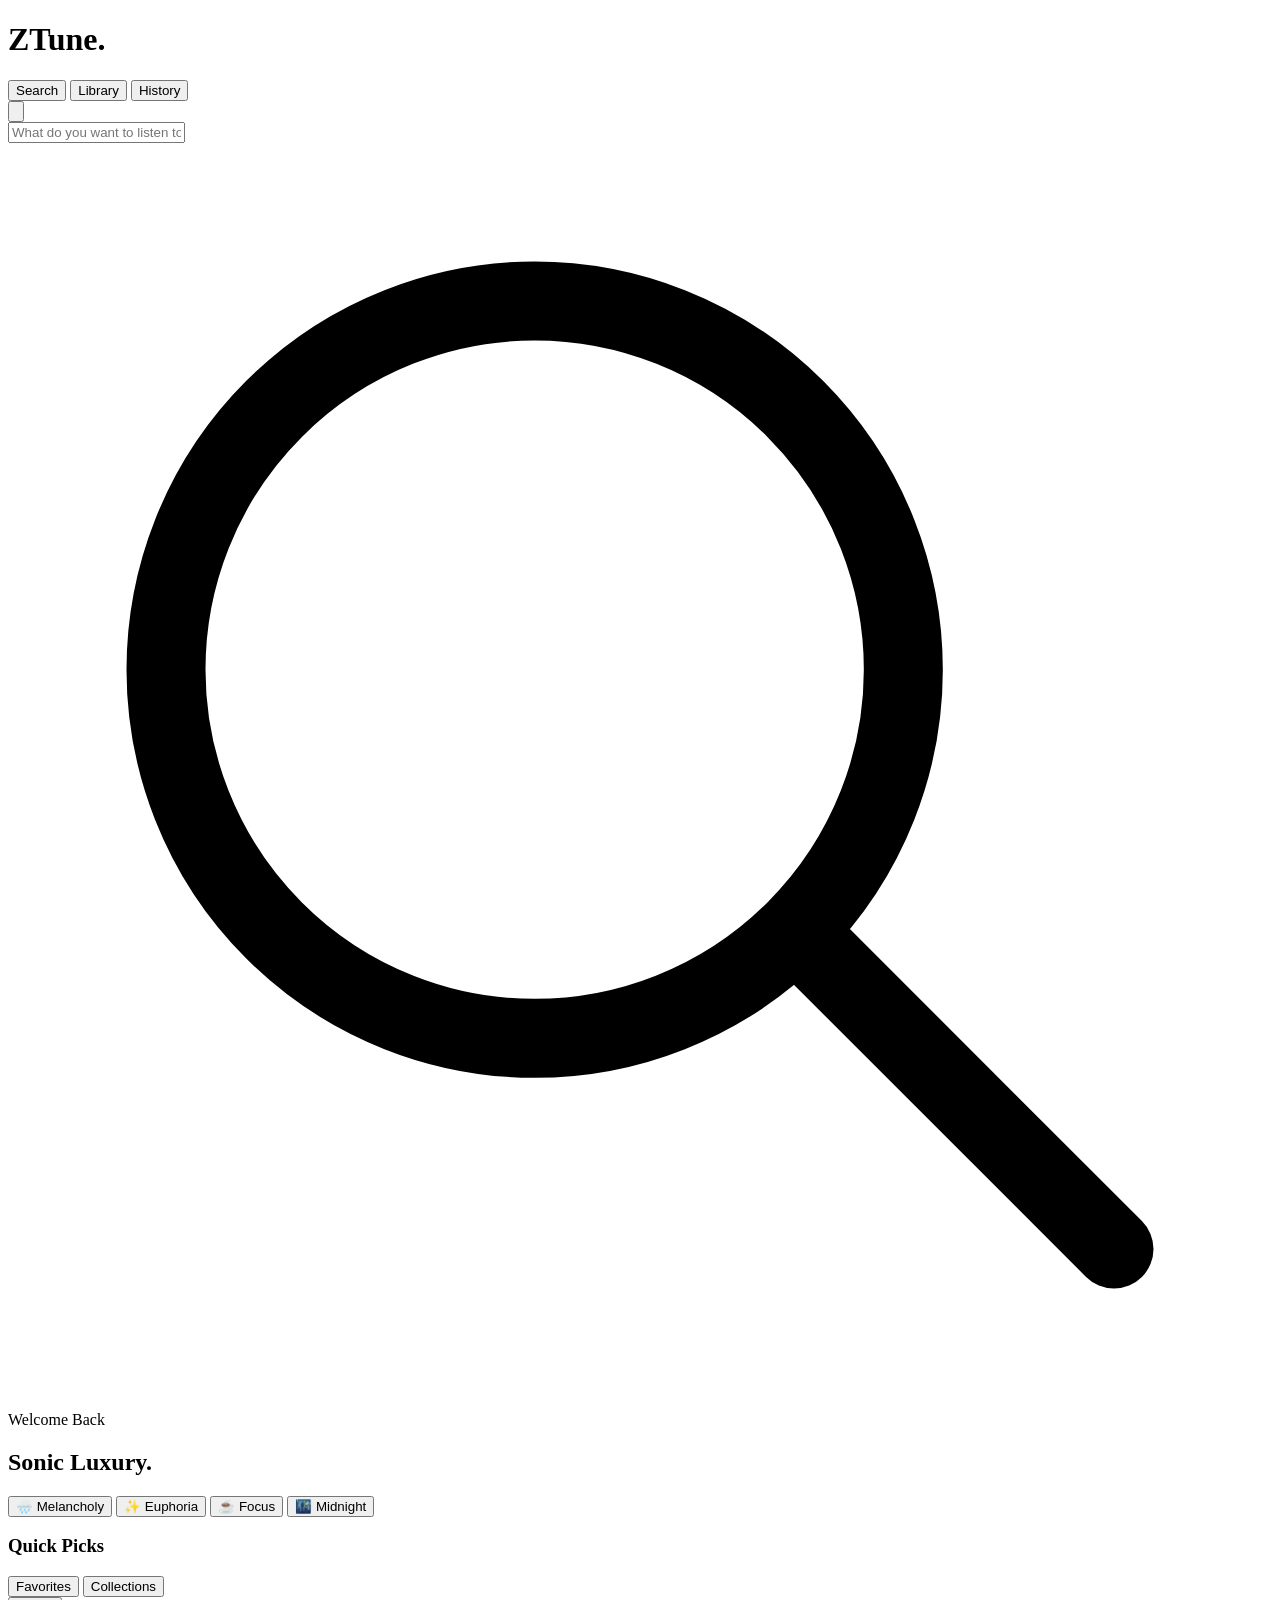
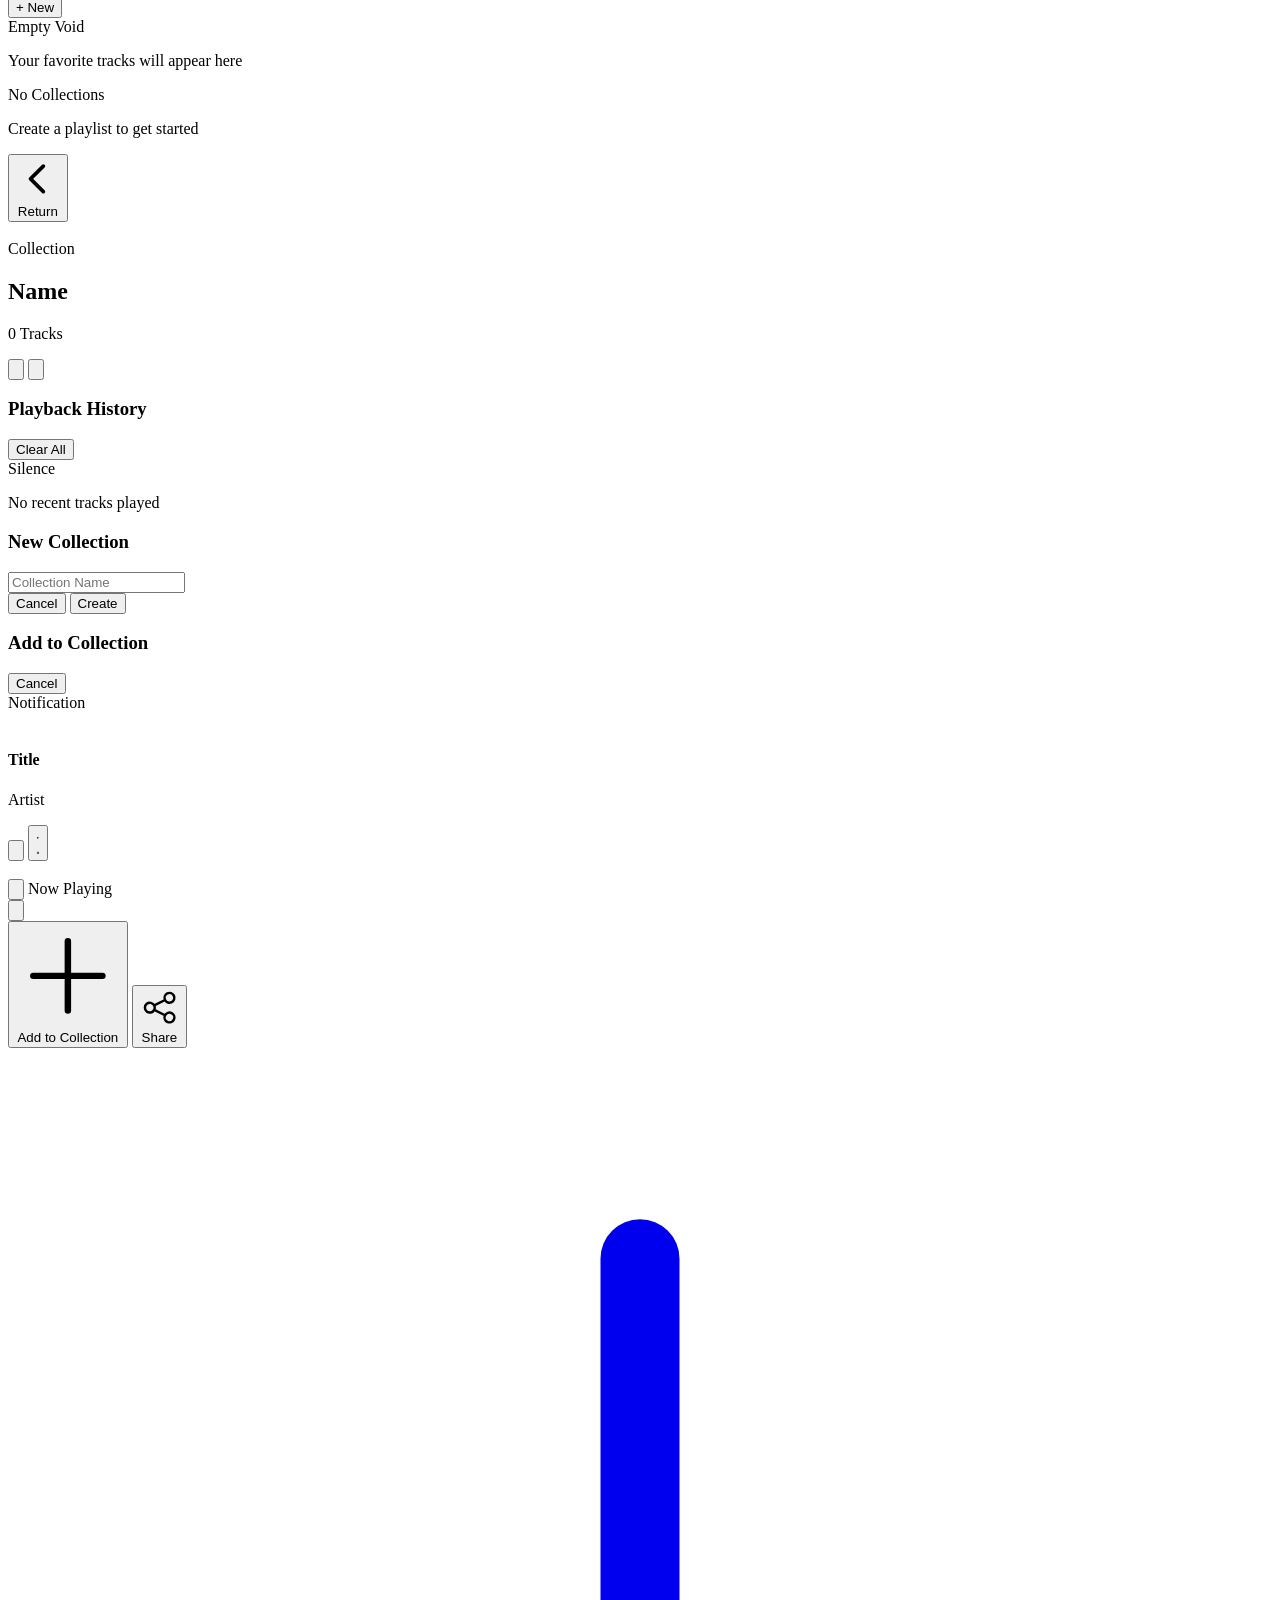
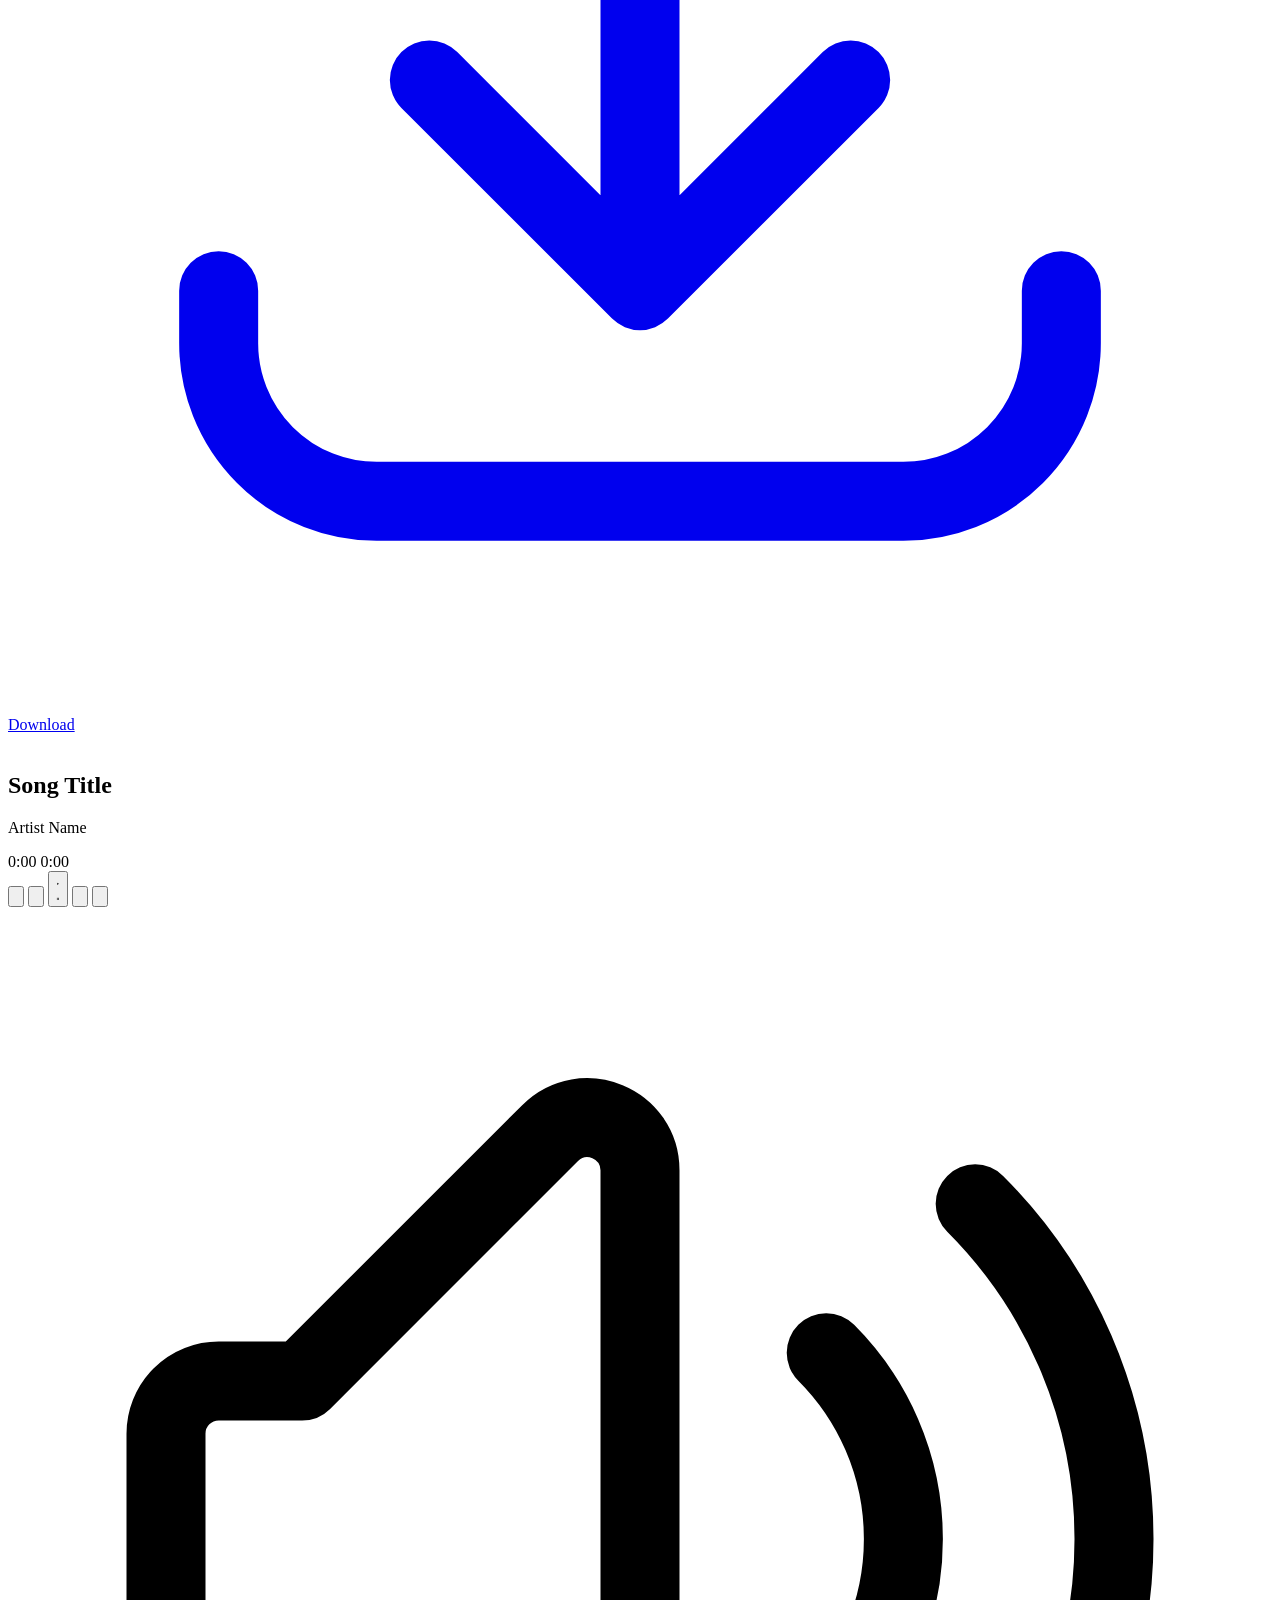
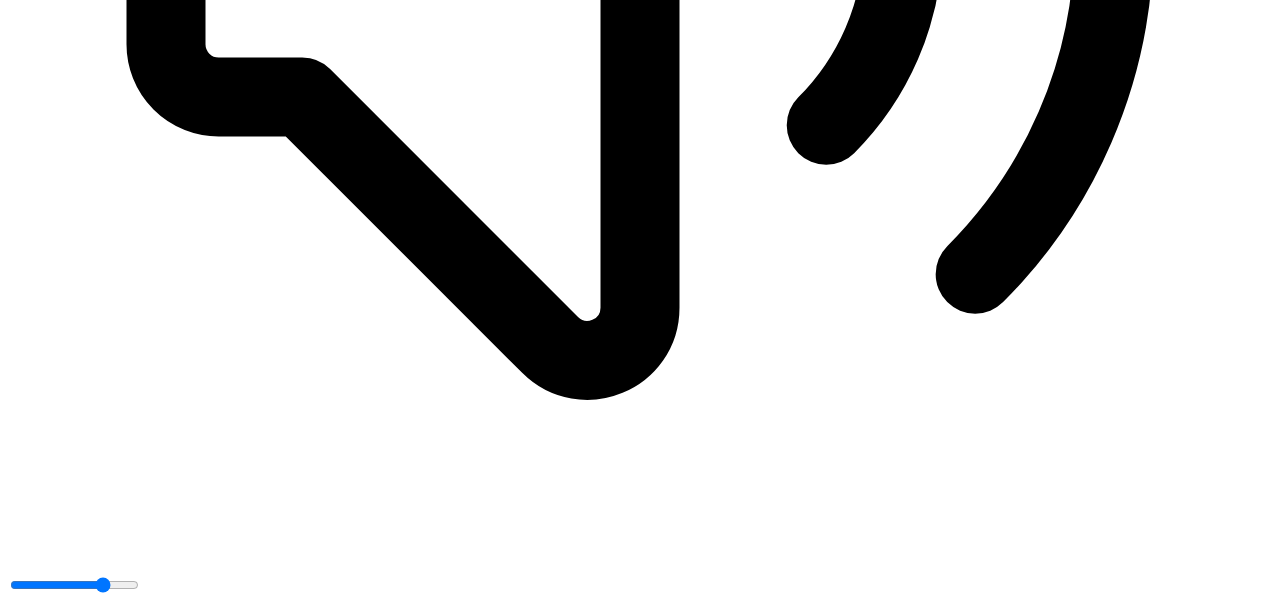
==== commit 323a3fc9: "Update index.html" ====
--- a/index.html
+++ b/index.html
@@ -3,11 +3,14 @@
 <head>
     <meta charset="UTF-8">
     <meta name="viewport" content="width=device-width, initial-scale=1.0, maximum-scale=1.0, user-scalable=no">
-    <title>ZTune - Immersive Player</title>
-
+    <title>ZTune - Luxury Edition</title>
     <link rel="shortcut icon" href="https://files.catbox.moe/s248au.jpg" type="image/x-icon"/>
+    
+    <link rel="preconnect" href="https://fonts.googleapis.com">
+    <link rel="preconnect" href="https://fonts.gstatic.com" crossorigin>
+    <link href="https://fonts.googleapis.com/css2?family=Inter:wght@300;400;500;600&family=Playfair+Display:ital,wght@0,400;0,600;0,700;1,400&display=swap" rel="stylesheet">
+    
     <script src="https://cdn.tailwindcss.com"></script>
-
     <script>
         tailwind.config = {
             darkMode: 'class',
@@ -15,377 +18,318 @@
                 extend: {
                     colors: {
                         background: '#050505', 
-                        surface: '#121212',
-                        surfaceHighlight: '#27272a',
-                        primary: { 500: '#8b5cf6', 600: '#7c3aed' }
+                        surface: '#0f0f0f',
+                        surfaceLight: '#1a1a1a',
+                        gold: { 
+                            400: '#D4AF37', 
+                            500: '#C5A028',
+                            600: '#B08D20'
+                        },
+                        subtle: '#888888'
                     },
                     fontFamily: {
-                        sans: ['Plus Jakarta Sans', 'sans-serif'],
+                        sans: ['Inter', 'sans-serif'],
+                        serif: ['Playfair Display', 'serif'],
                     },
                     animation: {
-                        'fade-in': 'fadeIn 0.5s ease-out forwards',
-                        'slide-down': 'slideDown 0.3s ease-out forwards',
-                        'slide-up': 'slideUp 0.3s ease-out forwards',
-                        'blob': 'blob 15s infinite',
-                        'spin-slow': 'spin 3s linear infinite',
-                        'toast-in': 'toastIn 0.3s cubic-bezier(0.68, -0.55, 0.27, 1.55) forwards',
-                        'menu-open': 'menuOpen 0.2s ease-out forwards',
-                        'modal-in': 'modalIn 0.2s ease-out forwards',
+                        'fade-in': 'fadeIn 0.6s cubic-bezier(0.16, 1, 0.3, 1) forwards',
+                        'slide-up': 'slideUp 0.5s cubic-bezier(0.16, 1, 0.3, 1) forwards',
+                        'spin-slow': 'spin 8s linear infinite',
                     },
                     keyframes: {
                         fadeIn: { '0%': { opacity: '0' }, '100%': { opacity: '1' } },
-                        slideDown: { '0%': { opacity: '0', transform: 'translateY(-20px)' }, '100%': { opacity: '1', transform: 'translateY(0)' } },
-                        slideUp: { '0%': { transform: 'translateY(100%)' }, '100%': { transform: 'translateY(0)' } },
-                        toastIn: { '0%': { transform: 'translateY(100%)', opacity: '0' }, '100%': { transform: 'translateY(0)', opacity: '1' } },
-                        menuOpen: { '0%': { opacity: '0', transform: 'scale(0.95) translateY(-10px)' }, '100%': { opacity: '1', transform: 'scale(1) translateY(0)' } },
-                        modalIn: { '0%': { opacity: '0', transform: 'scale(0.95)' }, '100%': { opacity: '1', transform: 'scale(1)' } },
-                        blob: {
-                            '0%': { transform: 'translate(0px, 0px) scale(1)' },
-                            '33%': { transform: 'translate(30px, -50px) scale(1.1)' },
-                            '66%': { transform: 'translate(-20px, 20px) scale(0.9)' },
-                            '100%': { transform: 'translate(0px, 0px) scale(1)' },
-                        }
+                        slideUp: { '0%': { transform: 'translateY(40px)', opacity: '0' }, '100%': { transform: 'translateY(0)', opacity: '1' } },
                     }
                 }
             }
         }
     </script>
 
-    <link href="https://fonts.googleapis.com/css2?family=Plus+Jakarta+Sans:wght@300;400;500;600;700;800&display=swap" rel="stylesheet">
-
-    <style>
-        body { font-family: 'Plus Jakarta Sans', sans-serif; -webkit-tap-highlight-color: transparent; touch-action: pan-y; }
-        * { scrollbar-width: thin; scrollbar-color: rgba(255,255,255,0.1) transparent; }
-        ::-webkit-scrollbar { width: 4px; height: 4px; }
-        ::-webkit-scrollbar-thumb { background: transparent; border-radius: 10px; }
-        *:hover::-webkit-scrollbar-thumb { background: rgba(255,255,255,0.2); }
-        input[type=range] { -webkit-appearance: none; background: transparent; }
-        input[type=range]::-webkit-slider-thumb { -webkit-appearance: none; height: 12px; width: 12px; border-radius: 50%; background: #fff; margin-top: -4px; cursor: pointer; }
-        input[type=range]::-webkit-slider-runnable-track { width: 100%; height: 4px; cursor: pointer; background: #3f3f46; border-radius: 9999px; }
-        .marquee-container { overflow: hidden; white-space: nowrap; position: relative; mask-image: linear-gradient(to right, transparent, black 5%, black 95%, transparent); }
-        .marquee-content { display: inline-block; min-width: 100%; }
-        .animate-scroll { animation: scroll-left 12s linear infinite; }
-        @keyframes scroll-left { 0%, 15% { transform: translateX(0); } 85%, 100% { transform: translateX(-100%); } }
-        .ambient-glow { position: fixed; width: 600px; height: 600px; background: radial-gradient(circle, rgba(139, 92, 246, 0.15) 0%, rgba(0,0,0,0) 70%); border-radius: 50%; pointer-events: none; z-index: 0; animation: blob 15s infinite ease-in-out; }
-        .no-scrollbar::-webkit-scrollbar { display: none; }
-        
-        .loading-spin { animation: spin 1s linear infinite; }
-        @keyframes spin { 100% { transform: rotate(360deg); } }
-        
-        .glass-nav {
-            background-color: rgba(0, 0, 0, 0.4) !important;
-            backdrop-filter: blur(20px);
-            -webkit-backdrop-filter: blur(20px);
-            border-bottom: none;
-        }
-        
-        .glass-player {
-            background: rgba(20, 20, 20, 0.4) !important; 
-            backdrop-filter: blur(16px);
-            -webkit-backdrop-filter: blur(16px);
-            border: 1px solid rgba(255, 255, 255, 0.08);
-            box-shadow: 0 4px 30px rgba(0, 0, 0, 0.1);
-        }
-    </style>
+    <link rel="stylesheet" href="style.css">
 </head>
-<body class="bg-background text-white h-screen w-full overflow-hidden flex flex-col relative selection:bg-primary-500 selection:text-white">
-
-    <div class="ambient-glow top-[-20%] left-[-10%] opacity-40"></div>
-    <div class="ambient-glow bottom-[-20%] right-[-10%] bg-[radial-gradient(circle,rgba(56,189,248,0.1)_0%,rgba(0,0,0,0)_70%)] animation-delay-2000"></div>
-
-    <header id="main-header" class="fixed top-0 left-0 right-0 px-6 py-5 flex justify-between items-center z-50 transition-all duration-500 bg-transparent">
-        <div class="flex items-center gap-2 group transition-all duration-300" id="traffic-light-container">
-            <button id="nav-btn-red" class="w-3 h-3 rounded-full bg-[#ff5f57] shadow-[0_0_10px_rgba(255,95,87,0.3)] flex items-center justify-center overflow-hidden transition-all duration-300 hover:scale-110 focus:outline-none cursor-default">
-                <svg class="w-2 h-2 text-black opacity-0 transition-opacity duration-300" fill="none" stroke="currentColor" viewBox="0 0 24 24" stroke-width="4"><path stroke-linecap="round" stroke-linejoin="round" d="M15 19l-7-7 7-7"></path></svg>
-            </button>
-            <div id="nav-btn-yellow" class="w-3 h-3 rounded-full bg-[#febc2e] shadow-[0_0_10px_rgba(254,188,46,0.3)] transition-all duration-300 origin-center"></div>
-            <button id="nav-btn-green" class="w-3 h-3 rounded-full bg-[#28c840] shadow-[0_0_10px_rgba(40,200,64,0.3)] flex items-center justify-center overflow-hidden transition-all duration-300 hover:scale-110 focus:outline-none cursor-default">
-                <svg class="w-2 h-2 text-black opacity-0 transition-opacity duration-300" fill="none" stroke="currentColor" viewBox="0 0 24 24" stroke-width="4"><path stroke-linecap="round" stroke-linejoin="round" d="M9 5l7 7-7 7"></path></svg>
-            </button>
-        </div>
-        
-        <div class="absolute left-1/2 transform -translate-x-1/2 flex bg-white/5 rounded-full p-1 backdrop-blur-sm border border-white/5">
-            <button id="tab-search" class="px-3 md:px-4 py-1.5 text-xs font-bold rounded-full bg-white text-black transition-all shadow-lg">Search</button>
-            <button id="tab-library" class="px-3 md:px-4 py-1.5 text-xs font-bold rounded-full text-gray-400 hover:text-white transition-all">Library</button>
-            <button id="tab-history" class="px-3 md:px-4 py-1.5 text-xs font-bold rounded-full text-gray-400 hover:text-white transition-all">History</button>
-        </div>
-
-        <button id="search-toggle-btn" class="p-2 rounded-full text-gray-400 hover:text-white hover:bg-white/10 transition-all focus:outline-none">
-            <svg class="w-6 h-6" fill="none" stroke="currentColor" viewBox="0 0 24 24"><path stroke-linecap="round" stroke-linejoin="round" stroke-width="2" d="M21 21l-6-6m2-5a7 7 0 11-14 0 7 7 0 0114 0z"></path></svg>
+<body class="bg-background text-white h-screen w-full overflow-hidden flex flex-col selection:bg-gold-500 selection:text-black">
+
+    <div class="fixed top-0 left-0 w-full h-full overflow-hidden -z-10 pointer-events-none">
+        <div class="absolute top-[-20%] left-[-10%] w-[600px] h-[600px] rounded-full bg-gold-500/5 blur-[120px]"></div>
+        <div class="absolute bottom-[-20%] right-[-10%] w-[500px] h-[500px] rounded-full bg-blue-900/10 blur-[100px]"></div>
+    </div>
+
+    <header id="main-header" class="fixed top-0 left-0 right-0 px-6 py-6 flex justify-between items-center z-50 transition-all duration-500">
+        <div class="flex items-center gap-4">
+            <h1 class="font-serif text-2xl font-bold tracking-wider text-white">ZTune<span class="text-gold-400">.</span></h1>
+        </div>
+
+        <nav class="absolute left-1/2 transform -translate-x-1/2 flex bg-white/5 border border-white/5 rounded-full p-1 backdrop-blur-md">
+            <button id="tab-search" class="nav-pill active">Search</button>
+            <button id="tab-library" class="nav-pill">Library</button>
+            <button id="tab-history" class="nav-pill">History</button>
+        </nav>
+
+        <button id="search-toggle-btn" class="p-2 rounded-full text-gray-400 hover:text-gold-400 transition-colors">
+            <svg class="w-5 h-5" fill="none" stroke="currentColor" viewBox="0 0 24 24"><path stroke-linecap="round" stroke-linejoin="round" stroke-width="1.5" d="M21 21l-6-6m2-5a7 7 0 11-14 0 7 7 0 0114 0z"></path></svg>
         </button>
     </header>
 
-    <main id="content-area" class="flex-1 w-full max-w-6xl mx-auto flex flex-col relative z-10 overflow-y-auto px-4 md:px-6 pb-20 pt-24 no-scrollbar scroll-smooth">
-        
-        <div id="search-container" class="hidden w-full py-4 animate-slide-down shrink-0 transition-all">
-            <form id="search-form" class="relative group w-full">
-                <input type="text" id="search-input" placeholder="Search songs or artists..." 
-                    class="w-full pl-12 pr-4 py-4 bg-surface/80 backdrop-blur-md border border-white/10 focus:border-primary-500 rounded-2xl text-base text-white placeholder-gray-500 focus:outline-none focus:ring-1 focus:ring-primary-500 transition-all shadow-lg" autocomplete="off">
-                <div id="search-icon-wrapper" class="absolute left-4 top-1/2 transform -translate-y-1/2 text-gray-500">
-                    <svg class="w-5 h-5" fill="none" stroke="currentColor" viewBox="0 0 24 24"><path stroke-linecap="round" stroke-linejoin="round" stroke-width="2" d="M21 21l-6-6m2-5a7 7 0 11-14 0 7 7 0 0114 0z"></path></svg>
+    <main id="content-area" class="flex-1 w-full max-w-7xl mx-auto flex flex-col relative z-10 overflow-y-auto px-4 md:px-8 pb-24 pt-28 no-scrollbar scroll-smooth">
+
+        <div id="search-container" class="hidden w-full py-6 animate-slide-up shrink-0">
+            <form id="search-form" class="relative group w-full max-w-2xl mx-auto">
+                <input type="text" id="search-input" placeholder="What do you want to listen to?" 
+                    class="w-full pl-12 pr-4 py-4 bg-surface/50 backdrop-blur-xl border border-white/10 focus:border-gold-400/50 rounded-full text-lg text-white placeholder-gray-600 focus:outline-none focus:ring-0 transition-all shadow-2xl" autocomplete="off">
+                <div id="search-icon-wrapper" class="absolute left-5 top-1/2 transform -translate-y-1/2 text-gray-500">
+                    <svg class="w-5 h-5" fill="none" stroke="currentColor" viewBox="0 0 24 24"><path stroke-linecap="round" stroke-linejoin="round" stroke-width="1.5" d="M21 21l-6-6m2-5a7 7 0 11-14 0 7 7 0 0114 0z"></path></svg>
                 </div>
             </form>
         </div>
 
         <div class="flex-1 mt-2 px-1 relative min-h-[500px]">
-
             <div id="explore-area" class="animate-fade-in pb-10 transition-opacity duration-300">
-                <div id="greeting-container" class="mt-8 mb-8 text-center flex flex-col justify-center">
-                    <span class="text-primary-500 text-xs font-bold tracking-[0.3em] uppercase mb-4 animate-pulse">Ready to Listen?</span>
-                    <h2 id="greeting-text" class="text-4xl md:text-5xl font-extrabold text-white mb-2 tracking-tight">Music Awaits.</h2>
-                </div>
-
-                <div id="quick-picks-container" class="mb-8 hidden">
-                    <div class="flex items-center gap-2 mb-4 px-1">
-                        <h3 class="text-lg font-bold text-white">Made For You</h3>
-                    </div>
-                    <div id="quick-picks-list" class="grid grid-cols-2 md:grid-cols-3 lg:grid-cols-4 xl:grid-cols-5 gap-4"></div>
-                </div>
-
-                <div class="mb-8">
-                    <h3 class="text-lg font-bold text-white mb-4 px-1">Mood & Vibe</h3>
-                    <div class="grid grid-cols-2 md:grid-cols-4 gap-3">
-                        <button onclick="triggerSearch('lagu galau indonesia terbaru', this)" class="mood-btn bg-gradient-to-br from-indigo-900 to-purple-900 hover:scale-[1.02] transition-transform p-4 rounded-2xl text-left h-24 flex flex-col justify-end border border-white/5 relative overflow-hidden group">
-                            <span class="mood-icon absolute top-2 right-2 text-2xl opacity-50 group-hover:scale-110 transition-transform">🌧️</span>
-                            <span class="font-bold text-lg">Galau</span>
-                        </button>
-                        <button onclick="triggerSearch('lagu happy mood booster', this)" class="mood-btn bg-gradient-to-br from-orange-900 to-yellow-900 hover:scale-[1.02] transition-transform p-4 rounded-2xl text-left h-24 flex flex-col justify-end border border-white/5 relative overflow-hidden group">
-                            <span class="mood-icon absolute top-2 right-2 text-2xl opacity-50 group-hover:scale-110 transition-transform">⚡</span>
-                            <span class="font-bold text-lg">Happy</span>
-                        </button>
-                        <button onclick="triggerSearch('lagu chill santai', this)" class="mood-btn bg-gradient-to-br from-teal-900 to-emerald-900 hover:scale-[1.02] transition-transform p-4 rounded-2xl text-left h-24 flex flex-col justify-end border border-white/5 relative overflow-hidden group">
-                            <span class="mood-icon absolute top-2 right-2 text-2xl opacity-50 group-hover:scale-110 transition-transform">☕</span>
-                            <span class="font-bold text-lg">Chill</span>
-                        </button>
-                        <button onclick="triggerSearch('lofi hip hop study', this)" class="mood-btn bg-gradient-to-br from-pink-900 to-rose-900 hover:scale-[1.02] transition-transform p-4 rounded-2xl text-left h-24 flex flex-col justify-end border border-white/5 relative overflow-hidden group">
-                            <span class="mood-icon absolute top-2 right-2 text-2xl opacity-50 group-hover:scale-110 transition-transform">🎧</span>
-                            <span class="font-bold text-lg">Fokus</span>
-                        </button>
-                    </div>
-                </div>
-            </div>
-
-            <div id="message-area" class="text-center text-sm font-medium text-gray-400 py-4 transition-all hidden"></div>
-            
-            <div id="results-area" class="hidden grid grid-cols-2 md:grid-cols-3 lg:grid-cols-4 xl:grid-cols-5 gap-4 pb-24 animate-fade-in"></div>
-            
+                <div id="greeting-container" class="mt-8 mb-12 text-center flex flex-col justify-center">
+                    <span class="text-gold-500 text-[10px] font-bold tracking-[0.4em] uppercase mb-4 animate-pulse">Welcome Back</span>
+                    <h2 id="greeting-text" class="font-serif text-4xl md:text-6xl text-white mb-2 tracking-tight">Sonic Luxury.</h2>
+                </div>
+
+                <div class="mb-12 max-w-5xl mx-auto">
+                    <div class="grid grid-cols-2 md:grid-cols-4 gap-4">
+                        <button onclick="triggerSearch('lagu galau estetik', this)" class="mood-card group">
+                            <span class="mood-icon text-2xl mb-2 block group-hover:scale-110 transition-transform duration-500">🌧️</span>
+                            <span class="font-serif text-lg text-gray-300 group-hover:text-gold-400 transition-colors">Melancholy</span>
+                        </button>
+                        <button onclick="triggerSearch('lagu happy chill', this)" class="mood-card group">
+                            <span class="mood-icon text-2xl mb-2 block group-hover:scale-110 transition-transform duration-500">✨</span>
+                            <span class="font-serif text-lg text-gray-300 group-hover:text-gold-400 transition-colors">Euphoria</span>
+                        </button>
+                        <button onclick="triggerSearch('lofi jazz study', this)" class="mood-card group">
+                            <span class="mood-icon text-2xl mb-2 block group-hover:scale-110 transition-transform duration-500">☕</span>
+                            <span class="font-serif text-lg text-gray-300 group-hover:text-gold-400 transition-colors">Focus</span>
+                        </button>
+                        <button onclick="triggerSearch('night drive playlist', this)" class="mood-card group">
+                            <span class="mood-icon text-2xl mb-2 block group-hover:scale-110 transition-transform duration-500">🌃</span>
+                            <span class="font-serif text-lg text-gray-300 group-hover:text-gold-400 transition-colors">Midnight</span>
+                        </button>
+                    </div>
+                </div>
+
+                <div id="quick-picks-container" class="hidden max-w-5xl mx-auto">
+                    <h3 class="font-serif text-2xl text-white mb-6">Quick Picks</h3>
+                    <div id="quick-picks-list" class="grid grid-cols-2 md:grid-cols-4 lg:grid-cols-5 gap-6"></div>
+                </div>
+            </div>
+
+            <div id="message-area" class="text-center text-sm font-medium text-gray-500 py-10 transition-all hidden tracking-widest uppercase"></div>
+
+            <div id="results-area" class="hidden grid grid-cols-2 md:grid-cols-3 lg:grid-cols-4 xl:grid-cols-5 gap-6 pb-24 animate-fade-in"></div>
+
             <div id="library-area" class="hidden pb-24 animate-fade-in w-full">
-                
-                <div class="flex items-center gap-6 mb-6 px-2 border-b border-white/10 pb-2">
-                    <button id="lib-tab-liked" class="text-white font-bold text-lg border-b-2 border-primary-500 pb-2 transition-all">Liked Songs</button>
-                    <button id="lib-tab-playlists" class="text-gray-400 font-bold text-lg pb-2 hover:text-white transition-all border-b-2 border-transparent hover:border-white/20">Playlists</button>
+                <div class="flex items-center gap-8 mb-8 border-b border-white/5 pb-4 max-w-5xl mx-auto">
+                    <button id="lib-tab-liked" class="text-xl font-serif text-white border-b border-gold-400 pb-1 transition-all">Favorites</button>
+                    <button id="lib-tab-playlists" class="text-xl font-serif text-gray-500 hover:text-white transition-all pb-1">Collections</button>
                     <div class="flex-1"></div>
-                    <button id="btn-create-playlist" class="hidden text-xs bg-white/10 hover:bg-white/20 px-4 py-2 rounded-full transition-all flex items-center gap-1">
-                        <svg class="w-3 h-3" fill="none" stroke="currentColor" viewBox="0 0 24 24"><path stroke-linecap="round" stroke-linejoin="round" stroke-width="2" d="M12 4v16m8-8H4"></path></svg>
-                        New
+                    <button id="btn-create-playlist" class="hidden text-xs border border-white/10 hover:border-gold-400 hover:text-gold-400 px-4 py-2 rounded-full transition-all uppercase tracking-wider">
+                        + New
                     </button>
                 </div>
 
                 <div id="lib-content-liked" class="w-full">
-                    <div id="library-list" class="grid grid-cols-2 md:grid-cols-3 lg:grid-cols-4 xl:grid-cols-5 gap-4"></div>
-                    <div id="empty-library-msg" class="hidden flex flex-col items-center justify-center mt-20 text-center w-full">
-                        <div class="w-16 h-16 rounded-full bg-white/5 flex items-center justify-center mb-4 text-gray-500">
-                             <svg class="w-8 h-8" fill="currentColor" viewBox="0 0 24 24"><path d="M12 21.35l-1.45-1.32C5.4 15.36 2 12.28 2 8.5 2 5.42 4.42 3 7.5 3c1.74 0 3.41.81 4.5 2.09C13.09 3.81 14.76 3 16.5 3 19.58 3 22 5.42 22 8.5c0 3.78-3.4 6.86-8.55 11.54L12 21.35z"/></svg>
-                        </div>
-                        <p class="text-gray-400">Belum ada lagu yang disukai.</p>
+                    <div id="library-list" class="grid grid-cols-2 md:grid-cols-3 lg:grid-cols-4 xl:grid-cols-5 gap-6"></div>
+                    <div id="empty-library-msg" class="hidden flex flex-col items-center justify-center mt-20 text-center w-full opacity-50">
+                        <span class="font-serif text-2xl text-gray-600 mb-2">Empty Void</span>
+                        <p class="text-xs uppercase tracking-widest text-gray-700">Your favorite tracks will appear here</p>
                     </div>
                 </div>
 
                 <div id="lib-content-playlists" class="hidden w-full">
-                    <div id="playlist-list" class="grid grid-cols-2 md:grid-cols-3 lg:grid-cols-4 xl:grid-cols-5 gap-4"></div>
-                    <div id="empty-playlist-msg" class="hidden flex flex-col items-center justify-center mt-20 text-center w-full">
-                        <div class="w-16 h-16 rounded-full bg-white/5 flex items-center justify-center mb-4 text-gray-500">
-                            <svg class="w-8 h-8" fill="none" stroke="currentColor" viewBox="0 0 24 24"><path stroke-linecap="round" stroke-linejoin="round" stroke-width="2" d="M9 19V6l12-3v13M9 19c0 1.105-1.343 2-3 2s-3-.895-3-2 1.343-2 3-2 3 .895 3 2zm12-3c0 1.105-1.343 2-3 2s-3-.895-3-2 1.343-2 3-2 3 .895 3 2zM9 10l12-3"></path></svg>
-                        </div>
-                        <p class="text-gray-400">No playlists yet.</p>
-                    </div>
-                </div>
-
-                <div id="playlist-view" class="hidden w-full animate-fade-in absolute top-0 left-0 bg-[#050505] z-20 min-h-full pb-20">
-                     <div class="flex items-center mb-4 md:hidden pt-4 px-2">
-                         <button onclick="closePlaylistView()" class="text-gray-400 hover:text-white flex items-center gap-2">
-                            <svg class="w-5 h-5" fill="none" stroke="currentColor" viewBox="0 0 24 24"><path stroke-linecap="round" stroke-linejoin="round" stroke-width="2" d="M15 19l-7-7 7-7"></path></svg>
-                            Back to Library
+                    <div id="playlist-list" class="grid grid-cols-2 md:grid-cols-3 lg:grid-cols-4 xl:grid-cols-5 gap-6"></div>
+                    <div id="empty-playlist-msg" class="hidden flex flex-col items-center justify-center mt-20 text-center w-full opacity-50">
+                        <span class="font-serif text-2xl text-gray-600 mb-2">No Collections</span>
+                        <p class="text-xs uppercase tracking-widest text-gray-700">Create a playlist to get started</p>
+                    </div>
+                </div>
+
+                <div id="playlist-view" class="hidden w-full animate-fade-in absolute top-0 left-0 bg-background z-20 min-h-full pb-20">
+                     <div class="flex items-center mb-6 pt-4">
+                         <button onclick="closePlaylistView()" class="text-gray-400 hover:text-white flex items-center gap-2 text-xs uppercase tracking-widest transition-colors">
+                            <svg class="w-4 h-4" fill="none" stroke="currentColor" viewBox="0 0 24 24"><path stroke-linecap="round" stroke-linejoin="round" stroke-width="2" d="M15 19l-7-7 7-7"></path></svg>
+                            Return
                          </button>
                     </div>
 
-                    <div class="flex flex-col md:flex-row gap-6 mb-8 items-start px-2">
-                        <div class="relative w-40 h-40 md:w-52 md:h-52 rounded-2xl overflow-hidden bg-gray-800 shadow-2xl shrink-0 group">
-                            <img id="view-pl-cover" src="" class="w-full h-full object-cover">
-                        </div>
-                        <div class="flex flex-col justify-end h-full gap-2 w-full">
-                            <span class="text-xs font-bold text-primary-500 uppercase tracking-widest">Playlist</span>
-                            <h2 id="view-pl-name" class="text-3xl md:text-5xl font-extrabold text-white leading-tight">Playlist Name</h2>
-                            <p id="view-pl-count" class="text-gray-400 text-sm font-medium mb-4">0 songs</p>
-                            
+                    <div class="flex flex-col md:flex-row gap-8 mb-12 items-end">
+                        <div class="relative w-48 h-48 md:w-64 md:h-64 shadow-2xl shrink-0 group">
+                            <img id="view-pl-cover" src="" class="w-full h-full object-cover shadow-[0_20px_50px_-12px_rgba(0,0,0,0.5)]">
+                            <div class="absolute inset-0 border border-white/10"></div>
+                        </div>
+                        <div class="flex flex-col justify-end h-full w-full pb-2">
+                            <span class="text-xs font-bold text-gold-500 uppercase tracking-[0.3em] mb-2">Collection</span>
+                            <h2 id="view-pl-name" class="font-serif text-4xl md:text-6xl text-white leading-none mb-4">Name</h2>
+                            <p id="view-pl-count" class="text-gray-400 text-sm font-medium mb-6">0 Tracks</p>
+
                             <div class="flex items-center gap-4">
-                                <button id="btn-play-playlist" class="w-12 h-12 bg-primary-600 text-white rounded-full flex items-center justify-center hover:scale-105 transition-transform shadow-lg shadow-primary-600/30">
+                                <button id="btn-play-playlist" class="w-14 h-14 bg-white text-black rounded-full flex items-center justify-center hover:bg-gold-400 transition-colors shadow-lg">
                                     <svg class="w-6 h-6 ml-1" fill="currentColor" viewBox="0 0 24 24"><path d="M8 5v14l11-7z"/></svg>
                                 </button>
-                                <button id="btn-delete-playlist" class="w-10 h-10 border border-white/10 rounded-full flex items-center justify-center text-gray-400 hover:text-red-500 hover:border-red-500/50 transition-all" title="Delete Playlist">
-                                    <svg class="w-5 h-5" fill="none" stroke="currentColor" viewBox="0 0 24 24"><path stroke-linecap="round" stroke-linejoin="round" stroke-width="2" d="M19 7l-.867 12.142A2 2 0 0116.138 21H7.862a2 2 0 01-1.995-1.858L5 7m5 4v6m4-6v6m1-10V4a1 1 0 00-1-1h-4a1 1 0 00-1 1v3M4 7h16"></path></svg>
+                                <button id="btn-delete-playlist" class="w-14 h-14 border border-white/10 rounded-full flex items-center justify-center text-gray-400 hover:text-red-400 hover:border-red-400/30 transition-all">
+                                    <svg class="w-5 h-5" fill="none" stroke="currentColor" viewBox="0 0 24 24"><path stroke-linecap="round" stroke-linejoin="round" stroke-width="1.5" d="M19 7l-.867 12.142A2 2 0 0116.138 21H7.862a2 2 0 01-1.995-1.858L5 7m5 4v6m4-6v6m1-10V4a1 1 0 00-1-1h-4a1 1 0 00-1 1v3M4 7h16"></path></svg>
                                 </button>
                             </div>
                         </div>
                     </div>
-                    
-                    <div id="view-pl-songs" class="grid grid-cols-2 md:grid-cols-3 lg:grid-cols-4 xl:grid-cols-5 gap-4"></div>
-                     <div id="empty-view-pl-msg" class="hidden flex flex-col items-center justify-center mt-10 text-center w-full">
-                        <p class="text-gray-500">This playlist is empty.</p>
-                        <p class="text-xs text-gray-600 mt-1">Add songs from Search or History.</p>
-                    </div>
-                </div>
-
+
+                    <div id="view-pl-songs" class="grid grid-cols-2 md:grid-cols-3 lg:grid-cols-4 xl:grid-cols-5 gap-6"></div>
+                </div>
             </div>
 
             <div id="history-area" class="hidden pb-24 animate-fade-in">
-                <div class="flex items-center justify-between mb-6 px-2">
-                    <h3 class="text-xl font-bold text-white">Recently Played</h3>
-                    <button onclick="clearHistory()" class="text-xs text-red-400 hover:text-red-300 font-bold uppercase tracking-wider">Clear</button>
-                </div>
-                <div id="history-list" class="grid grid-cols-2 md:grid-cols-3 lg:grid-cols-4 xl:grid-cols-5 gap-4"></div>
-                <div id="empty-history-msg" class="hidden flex flex-col items-center justify-center mt-20 text-center w-full">
-                    <div class="w-16 h-16 rounded-full bg-white/5 flex items-center justify-center mb-4 text-gray-500">
-                        <svg class="w-8 h-8" fill="none" stroke="currentColor" viewBox="0 0 24 24"><path stroke-linecap="round" stroke-linejoin="round" stroke-width="2" d="M12 8v4l3 3m6-3a9 9 0 11-18 0 9 9 0 0118 0z"></path></svg>
-                    </div>
-                    <p class="text-gray-400">Belum ada riwayat lagu.</p>
-                </div>
-            </div>
-
+                <div class="flex items-center justify-between mb-8 px-2 max-w-5xl mx-auto border-b border-white/5 pb-4">
+                    <h3 class="font-serif text-2xl text-white">Playback History</h3>
+                    <button onclick="clearHistory()" class="text-[10px] text-gray-500 hover:text-white font-bold uppercase tracking-[0.2em] transition-colors">Clear All</button>
+                </div>
+                <div id="history-list" class="grid grid-cols-2 md:grid-cols-3 lg:grid-cols-4 xl:grid-cols-5 gap-6"></div>
+                <div id="empty-history-msg" class="hidden flex flex-col items-center justify-center mt-20 text-center w-full opacity-50">
+                    <span class="font-serif text-2xl text-gray-600 mb-2">Silence</span>
+                    <p class="text-xs uppercase tracking-widest text-gray-700">No recent tracks played</p>
+                </div>
+            </div>
         </div>
     </main>
 
-    <div id="playlist-modal" class="fixed inset-0 z-[80] bg-black/60 backdrop-blur-sm hidden flex items-center justify-center animate-fade-in">
-        <div class="bg-[#1e1e21] border border-white/10 p-6 rounded-2xl w-80 glass-player transform scale-100 transition-all animate-modal-in">
-            <h3 class="text-lg font-bold mb-4 text-white">Create Playlist</h3>
-            <input id="playlist-name-input" type="text" placeholder="Playlist Name..." class="w-full bg-white/5 border border-white/10 rounded-lg px-4 py-3 text-white focus:outline-none focus:border-primary-500 transition-colors mb-6">
-            <div class="flex justify-end gap-3">
-                <button id="close-playlist-modal" class="px-4 py-2 text-sm text-gray-400 hover:text-white font-medium">Cancel</button>
-                <button id="save-playlist-btn" class="px-4 py-2 text-sm bg-white text-black font-bold rounded-full hover:scale-105 transition-transform">Create</button>
-            </div>
-        </div>
-    </div>
-
-    <div id="add-to-playlist-modal" class="fixed inset-0 z-[90] bg-black/60 backdrop-blur-sm hidden flex items-center justify-center animate-fade-in">
-        <div class="bg-[#1e1e21] border border-white/10 p-6 rounded-2xl w-80 glass-player transform scale-100 transition-all animate-modal-in max-h-[70vh] flex flex-col">
-            <h3 class="text-lg font-bold mb-4 text-white">Save to Playlist</h3>
-            <div id="select-playlist-list" class="flex flex-col gap-2 overflow-y-auto min-h-[100px] mb-4 pr-1"></div>
-            <button id="close-select-modal" class="w-full py-3 text-sm text-gray-400 hover:text-white border-t border-white/10">Cancel</button>
-        </div>
-    </div>
-
-    <div id="toast" class="fixed bottom-24 left-1/2 transform -translate-x-1/2 bg-white/10 backdrop-blur-md border border-white/10 text-white px-6 py-3 rounded-full shadow-2xl font-bold text-sm hidden z-[100] items-center gap-2 animate-toast-in">
-        <svg class="w-5 h-5 text-green-400" fill="none" stroke="currentColor" viewBox="0 0 24 24"><path stroke-linecap="round" stroke-linejoin="round" stroke-width="2" d="M5 13l4 4L19 7"></path></svg>
-        <span id="toast-msg">Link Copied!</span>
-    </div>
-
-    <div id="mini-player" class="fixed bottom-4 left-4 right-4 z-50 glass-player rounded-2xl p-3 flex items-center justify-between shadow-2xl transform translate-y-[150%] transition-transform duration-300 cursor-pointer hidden">
-        <div class="flex items-center gap-3 overflow-hidden flex-1">
-            <div class="w-10 h-10 rounded-full overflow-hidden bg-gray-800 shrink-0 animate-[spin_10s_linear_infinite]">
-                <img id="mini-cover" src="" class="w-full h-full object-cover">
+    <div id="playlist-modal" class="fixed inset-0 z-[80] bg-black/80 backdrop-blur-md hidden flex items-center justify-center animate-fade-in">
+        <div class="bg-surface border border-white/10 p-8 w-96 transform scale-100 transition-all shadow-2xl">
+            <h3 class="font-serif text-2xl text-white mb-6">New Collection</h3>
+            <input id="playlist-name-input" type="text" placeholder="Collection Name" class="w-full bg-transparent border-b border-white/20 px-0 py-3 text-white focus:outline-none focus:border-gold-400 transition-colors mb-8 text-lg placeholder-gray-600">
+            <div class="flex justify-end gap-6">
+                <button id="close-playlist-modal" class="text-xs uppercase tracking-widest text-gray-500 hover:text-white transition-colors">Cancel</button>
+                <button id="save-playlist-btn" class="text-xs uppercase tracking-widest text-gold-400 hover:text-white transition-colors font-bold">Create</button>
+            </div>
+        </div>
+    </div>
+
+    <div id="add-to-playlist-modal" class="fixed inset-0 z-[90] bg-black/80 backdrop-blur-md hidden flex items-center justify-center animate-fade-in">
+        <div class="bg-surface border border-white/10 p-6 w-80 max-h-[70vh] flex flex-col shadow-2xl">
+            <h3 class="font-serif text-lg text-white mb-6 text-center">Add to Collection</h3>
+            <div id="select-playlist-list" class="flex flex-col gap-1 overflow-y-auto min-h-[100px] mb-6 pr-1 custom-scrollbar"></div>
+            <button id="close-select-modal" class="w-full py-3 text-xs uppercase tracking-widest text-gray-500 hover:text-white border-t border-white/10 transition-colors">Cancel</button>
+        </div>
+    </div>
+
+    <div id="toast" class="fixed top-24 left-1/2 transform -translate-x-1/2 bg-white/5 backdrop-blur-xl border border-white/10 text-white px-6 py-3 rounded-full shadow-2xl text-xs font-bold tracking-widest uppercase hidden z-[100] items-center gap-3">
+        <span class="w-2 h-2 rounded-full bg-gold-400"></span>
+        <span id="toast-msg">Notification</span>
+    </div>
+
+    <div id="mini-player" class="fixed bottom-6 left-6 right-6 z-50 bg-surface/80 backdrop-blur-xl border border-white/10 p-4 flex items-center justify-between shadow-2xl transform translate-y-[150%] transition-transform duration-500 cursor-pointer hidden max-w-4xl mx-auto rounded-full group hover:border-white/20">
+        <div class="flex items-center gap-4 overflow-hidden flex-1 pl-2">
+            <div class="w-10 h-10 rounded-full overflow-hidden relative">
+                <img id="mini-cover" src="" class="w-full h-full object-cover opacity-80 group-hover:opacity-100 transition-opacity">
+                <div class="absolute inset-0 bg-black/10"></div>
             </div>
             <div class="flex flex-col overflow-hidden w-full pr-4">
-                <h4 id="mini-title" class="text-sm font-bold text-white truncate">Title</h4>
-                <p id="mini-artist" class="text-xs text-gray-400 truncate">Artist</p>
-            </div>
-        </div>
-        <div class="flex items-center gap-4 pr-2">
-            <button id="mini-like-btn" class="text-gray-400 hover:text-red-500 transition-colors focus:outline-none">
+                <h4 id="mini-title" class="text-sm font-medium text-white truncate font-serif tracking-wide">Title</h4>
+                <p id="mini-artist" class="text-[10px] text-gray-400 truncate uppercase tracking-widest">Artist</p>
+            </div>
+        </div>
+        <div class="flex items-center gap-6 pr-4">
+            <button id="mini-like-btn" class="text-gray-500 hover:text-white transition-colors focus:outline-none">
                 <svg class="w-5 h-5" fill="currentColor" viewBox="0 0 24 24"><path d="M12 21.35l-1.45-1.32C5.4 15.36 2 12.28 2 8.5 2 5.42 4.42 3 7.5 3c1.74 0 3.41.81 4.5 2.09C13.09 3.81 14.76 3 16.5 3 19.58 3 22 5.42 22 8.5c0 3.78-3.4 6.86-8.55 11.54L12 21.35z"/></svg>
             </button>
-            <button id="mini-play-btn" class="text-white hover:text-primary-400 focus:outline-none p-1">
-                <svg id="mini-play-icon" class="w-6 h-6" fill="currentColor" viewBox="0 0 24 24"><path d="M8 5v14l11-7z"/></svg>
-                <svg id="mini-pause-icon" class="w-6 h-6 hidden" fill="currentColor" viewBox="0 0 24 24"><path d="M6 19h4V5H6v14zm8-14v14h4V5h-4z"/></svg>
+            <button id="mini-play-btn" class="text-white hover:text-gold-400 focus:outline-none transition-colors">
+                <svg id="mini-play-icon" class="w-8 h-8" fill="currentColor" viewBox="0 0 24 24"><path d="M8 5v14l11-7z"/></svg>
+                <svg id="mini-pause-icon" class="w-8 h-8 hidden" fill="currentColor" viewBox="0 0 24 24"><path d="M6 19h4V5H6v14zm8-14v14h4V5h-4z"/></svg>
             </button>
         </div>
     </div>
 
-    <div id="player-overlay" class="fixed inset-0 z-[60] bg-[#050505] flex flex-col transition-transform duration-500 ease-in-out translate-y-[100%]">
-        <div class="absolute inset-0 z-0 overflow-hidden opacity-30 pointer-events-none">
-            <img id="player-bg-image" src="" class="w-full h-full object-cover blur-3xl scale-125">
+    <div id="player-overlay" class="fixed inset-0 z-[60] bg-[#050505] flex flex-col transition-transform duration-700 ease-[cubic-bezier(0.7,0,0.3,1)] translate-y-[100%]">
+        
+        <div class="absolute inset-0 z-0 overflow-hidden pointer-events-none">
+            <img id="player-bg-image" src="" class="w-full h-full object-cover blur-[80px] scale-125 opacity-30 transition-opacity duration-1000">
             <div class="absolute inset-0 bg-gradient-to-b from-[#050505] via-transparent to-[#050505]"></div>
-        </div>
-
-        <div class="relative z-20 w-full px-6 py-6 flex justify-between items-center">
-            <button id="close-player-btn" class="p-2 rounded-full bg-white/5 hover:bg-white/10 border border-white/5 transition-all group">
-                <svg class="w-6 h-6 text-gray-300 group-hover:text-white" fill="none" stroke="currentColor" viewBox="0 0 24 24"><path stroke-linecap="round" stroke-linejoin="round" stroke-width="2" d="M19 9l-7 7-7-7"></path></svg>
+            <div class="absolute inset-0 bg-black/40"></div>
+        </div>
+
+        <div class="relative z-20 w-full px-8 py-8 flex justify-between items-center">
+            <button id="close-player-btn" class="p-2 rounded-full hover:bg-white/5 transition-all group">
+                <svg class="w-6 h-6 text-gray-400 group-hover:text-white" fill="none" stroke="currentColor" viewBox="0 0 24 24"><path stroke-linecap="round" stroke-linejoin="round" stroke-width="1.5" d="M19 9l-7 7-7-7"></path></svg>
             </button>
-            <span class="text-xs font-bold tracking-widest uppercase text-gray-500">Now Playing</span>
-            
+            <span class="text-[10px] font-bold tracking-[0.3em] uppercase text-gold-500/80">Now Playing</span>
+
             <div class="relative">
-                <button id="options-btn" class="p-2 rounded-full hover:bg-white/10 transition-all text-gray-400">
-                    <svg class="w-6 h-6" fill="none" stroke="currentColor" viewBox="0 0 24 24"><path stroke-linecap="round" stroke-linejoin="round" stroke-width="2" d="M5 12h.01M12 12h.01M19 12h.01M6 12a1 1 0 11-2 0 1 1 0 012 0zm7 0a1 1 0 11-2 0 1 1 0 012 0zm7 0a1 1 0 11-2 0 1 1 0 012 0z"></path></svg>
+                <button id="options-btn" class="p-2 rounded-full hover:bg-white/5 transition-all text-gray-400 hover:text-white">
+                    <svg class="w-6 h-6" fill="none" stroke="currentColor" viewBox="0 0 24 24"><path stroke-linecap="round" stroke-linejoin="round" stroke-width="1.5" d="M5 12h.01M12 12h.01M19 12h.01M6 12a1 1 0 11-2 0 1 1 0 012 0zm7 0a1 1 0 11-2 0 1 1 0 012 0zm7 0a1 1 0 11-2 0 1 1 0 012 0z"></path></svg>
                 </button>
-                <div id="options-menu" class="absolute right-0 top-full mt-2 w-48 glass-player rounded-xl p-2 flex flex-col gap-1 hidden origin-top-right animate-menu-open z-[70]">
-                    <button id="menu-add-playlist-btn" class="w-full text-left px-4 py-3 rounded-lg hover:bg-white/10 text-sm text-white flex items-center gap-3 transition-colors border-b border-white/5">
-                        <svg class="w-4 h-4" fill="none" stroke="currentColor" viewBox="0 0 24 24"><path stroke-linecap="round" stroke-linejoin="round" stroke-width="2" d="M12 4v16m8-8H4"></path></svg>
-                        Add to Playlist
+                <div id="options-menu" class="absolute right-0 top-full mt-2 w-56 bg-[#121212] border border-white/10 rounded-sm p-1 flex flex-col hidden origin-top-right animate-menu-open z-[70] shadow-2xl">
+                    <button id="menu-add-playlist-btn" class="w-full text-left px-4 py-3 text-xs uppercase tracking-wider text-gray-300 hover:bg-white/5 hover:text-white transition-colors flex items-center gap-3">
+                        <svg class="w-4 h-4" fill="none" stroke="currentColor" viewBox="0 0 24 24"><path stroke-linecap="round" stroke-linejoin="round" stroke-width="1.5" d="M12 4v16m8-8H4"></path></svg>
+                        Add to Collection
                     </button>
-                    <button id="menu-share-btn" class="w-full text-left px-4 py-3 rounded-lg hover:bg-white/10 text-sm text-white flex items-center gap-3 transition-colors">
-                        <svg class="w-4 h-4" fill="none" stroke="currentColor" viewBox="0 0 24 24"><path stroke-linecap="round" stroke-linejoin="round" stroke-width="2" d="M8.684 13.342C8.886 12.938 9 12.482 9 12c0-.482-.114-.938-.316-1.342m0 2.684a3 3 0 110-2.684m0 2.684l6.632 3.316m-6.632-6l6.632-3.316m0 0a3 3 0 105.367-2.684 3 3 0 00-5.367 2.684zm0 9.316a3 3 0 105.368 2.684 3 3 0 00-5.368-2.684z"></path></svg>
-                        Share Song
+                    <button id="menu-share-btn" class="w-full text-left px-4 py-3 text-xs uppercase tracking-wider text-gray-300 hover:bg-white/5 hover:text-white transition-colors flex items-center gap-3">
+                        <svg class="w-4 h-4" fill="none" stroke="currentColor" viewBox="0 0 24 24"><path stroke-linecap="round" stroke-linejoin="round" stroke-width="1.5" d="M8.684 13.342C8.886 12.938 9 12.482 9 12c0-.482-.114-.938-.316-1.342m0 2.684a3 3 0 110-2.684m0 2.684l6.632 3.316m-6.632-6l6.632-3.316m0 0a3 3 0 105.367-2.684 3 3 0 00-5.367 2.684zm0 9.316a3 3 0 105.368 2.684 3 3 0 00-5.368-2.684z"></path></svg>
+                        Share
                     </button>
-                    <a id="menu-download-btn" href="#" download class="w-full text-left px-4 py-3 rounded-lg hover:bg-white/10 text-sm text-white flex items-center gap-3 transition-colors">
-                        <svg class="w-4 h-4" fill="none" stroke="currentColor" viewBox="0 0 24 24"><path stroke-linecap="round" stroke-linejoin="round" stroke-width="2" d="M4 16v1a3 3 0 003 3h10a3 3 0 003-3v-1m-4-4l-4 4m0 0l-4-4m4 4V4"></path></svg>
+                    <a id="menu-download-btn" href="#" download class="w-full text-left px-4 py-3 text-xs uppercase tracking-wider text-gray-300 hover:bg-white/5 hover:text-white transition-colors flex items-center gap-3">
+                        <svg class="w-4 h-4" fill="none" stroke="currentColor" viewBox="0 0 24 24"><path stroke-linecap="round" stroke-linejoin="round" stroke-width="1.5" d="M4 16v1a3 3 0 003 3h10a3 3 0 003-3v-1m-4-4l-4 4m0 0l-4-4m4 4V4"></path></svg>
                         Download
                     </a>
                 </div>
             </div>
         </div>
 
-        <div class="relative z-10 flex-1 flex flex-col items-center justify-center w-full max-w-5xl mx-auto px-6 pb-2">
-            <div class="flex flex-col md:flex-row items-center w-full gap-8 md:gap-16">
-                <div class="w-full md:w-1/2 flex justify-center">
-                    <div class="relative w-[70vw] h-[70vw] max-w-[320px] max-h-[320px] md:w-[400px] md:h-[400px] group">
-                        <div class="absolute inset-0 bg-primary-500 blur-[50px] opacity-20 group-hover:opacity-40 transition-opacity duration-1000"></div>
-                        <img id="player-cover" src="" class="relative w-full h-full object-cover rounded-[2rem] shadow-2xl border border-white/10 z-10 transform transition-transform duration-700 hover:scale-[1.02]">
-                    </div>
-                </div>
-
-                <div class="w-full md:w-1/2 flex flex-col justify-center mt-6 md:mt-0">
-                    <div class="text-center md:text-left mb-8 overflow-hidden w-full">
+        <div class="relative z-10 flex-1 flex flex-col items-center justify-center w-full max-w-6xl mx-auto px-6 pb-10">
+            <div class="flex flex-col md:flex-row items-center w-full gap-12 md:gap-24">
+                
+                <div class="w-full md:w-1/2 flex justify-center perspective-1000">
+                    <div class="relative w-[75vw] h-[75vw] max-w-[350px] max-h-[350px] md:w-[450px] md:h-[450px]">
+                        <img id="player-cover" src="" class="relative w-full h-full object-cover shadow-[0_30px_60px_-15px_rgba(0,0,0,0.6)] z-10 transform transition-transform duration-700 hover:scale-[1.02]">
+                        <div class="absolute inset-0 border border-white/10 z-20 pointer-events-none"></div>
+                    </div>
+                </div>
+
+                <div class="w-full md:w-1/2 flex flex-col justify-center mt-8 md:mt-0">
+                    <div class="text-center md:text-left mb-10 overflow-hidden w-full">
                         <div id="marquee-wrapper" class="marquee-container w-full">
-                            <h2 id="player-title" class="text-2xl md:text-4xl font-bold text-white leading-tight mb-2 marquee-content w-max">Song Title</h2>
-                        </div>
-                        <p id="player-artist" class="text-lg text-gray-400 font-medium truncate">Artist Name</p>
-                    </div>
-
-                    <div class="w-full mb-8 group">
-                        <div class="relative cursor-pointer h-4 flex items-center" id="progress-container">
-                            <div class="w-full h-1 bg-white/10 rounded-full overflow-hidden group-hover:h-1.5 transition-all">
-                                <div id="progress-fill" class="h-full bg-white w-0 rounded-full relative shadow-[0_0_15px_rgba(255,255,255,0.5)]"></div>
+                            <h2 id="player-title" class="font-serif text-3xl md:text-5xl text-white leading-tight mb-3 marquee-content w-max">Song Title</h2>
+                        </div>
+                        <p id="player-artist" class="text-sm text-gold-400 font-bold tracking-[0.2em] uppercase truncate">Artist Name</p>
+                    </div>
+
+                    <div class="w-full mb-10 group">
+                        <div class="relative cursor-pointer h-2 flex items-center" id="progress-container">
+                            <div class="w-full h-[2px] bg-white/10 overflow-hidden group-hover:h-[4px] transition-all">
+                                <div id="progress-fill" class="h-full bg-white w-0 relative shadow-[0_0_15px_rgba(255,255,255,0.8)]">
+                                    <div class="absolute right-0 top-1/2 transform -translate-y-1/2 w-3 h-3 bg-white rounded-full opacity-0 group-hover:opacity-100 transition-opacity shadow-lg"></div>
+                                </div>
                             </div>
                         </div>
-                        <div class="flex justify-between mt-2 text-xs font-mono text-gray-500">
+                        <div class="flex justify-between mt-3 text-[10px] font-mono text-gray-500 tracking-wider">
                             <span id="current-time">0:00</span>
                             <span id="duration">0:00</span>
                         </div>
                     </div>
 
-                    <div class="flex items-center justify-center md:justify-start gap-8 mb-10">
-                        <button id="loop-btn" class="text-gray-500 hover:text-white transition-colors relative">
-                            <svg class="w-6 h-6" fill="none" stroke="currentColor" viewBox="0 0 24 24"><path stroke-linecap="round" stroke-linejoin="round" stroke-width="2" d="M4 4v5h.582m15.356 2A8.001 8.001 0 004.582 9m0 0H9m11 11v-5h-.581m0 0a8.003 8.003 0 01-15.357-2m15.357 2H15"></path></svg>
-                            <div id="loop-dot" class="absolute -top-1 -right-1 w-1.5 h-1.5 bg-primary-500 rounded-full hidden"></div>
-                        </button>
-                        <button id="prev-btn" class="text-gray-400 hover:text-white transition-colors">
+                    <div class="flex items-center justify-center md:justify-start gap-10 mb-12">
+                        <button id="loop-btn" class="text-gray-600 hover:text-white transition-colors relative">
+                            <svg class="w-5 h-5" fill="none" stroke="currentColor" viewBox="0 0 24 24"><path stroke-linecap="round" stroke-linejoin="round" stroke-width="1.5" d="M4 4v5h.582m15.356 2A8.001 8.001 0 004.582 9m0 0H9m11 11v-5h-.581m0 0a8.003 8.003 0 01-15.357-2m15.357 2H15"></path></svg>
+                            <div id="loop-dot" class="absolute -bottom-2 left-1/2 transform -translate-x-1/2 w-1 h-1 bg-gold-400 rounded-full hidden"></div>
+                        </button>
+                        <button id="prev-btn" class="text-gray-400 hover:text-white transition-colors hover:scale-110 transform duration-300">
                              <svg class="w-8 h-8" fill="currentColor" viewBox="0 0 24 24"><path d="M6 6h2v12H6zm3.5 6l8.5 6V6z"/></svg>
                         </button>
-                        <button id="play-pause-btn" class="w-20 h-20 bg-white text-black rounded-full flex items-center justify-center hover:scale-105 active:scale-95 transition-all duration-300 shadow-[0_0_30px_rgba(255,255,255,0.15)]">
+                        <button id="play-pause-btn" class="w-20 h-20 bg-white text-black rounded-full flex items-center justify-center hover:bg-gold-400 hover:scale-105 active:scale-95 transition-all duration-500 shadow-[0_0_40px_rgba(255,255,255,0.1)]">
                             <svg id="play-icon" class="w-8 h-8 ml-1" fill="currentColor" viewBox="0 0 24 24"><path d="M8 5v14l11-7z"/></svg>
                             <svg id="pause-icon" class="w-8 h-8 hidden" fill="currentColor" viewBox="0 0 24 24"><path d="M6 19h4V5H6v14zm8-14v14h4V5h-4z"/></svg>
                         </button>
-                        <button id="next-btn" class="text-gray-400 hover:text-white transition-colors">
+                        <button id="next-btn" class="text-gray-400 hover:text-white transition-colors hover:scale-110 transform duration-300">
                             <svg class="w-8 h-8" fill="currentColor" viewBox="0 0 24 24"><path d="M6 18l8.5-6L6 6v12zM16 6v12h2V6h-2z"/></svg>
                         </button>
-                        
-                        <button id="full-like-btn" class="text-gray-400 hover:text-white transition-colors">
+
+                        <button id="full-like-btn" class="text-gray-600 hover:text-white transition-colors">
                             <svg class="w-6 h-6" fill="currentColor" viewBox="0 0 24 24"><path d="M12 21.35l-1.45-1.32C5.4 15.36 2 12.28 2 8.5 2 5.42 4.42 3 7.5 3c1.74 0 3.41.81 4.5 2.09C13.09 3.81 14.76 3 16.5 3 19.58 3 22 5.42 22 8.5c0 3.78-3.4 6.86-8.55 11.54L12 21.35z"/></svg>
                         </button>
                     </div>
 
-                    <div class="flex items-center gap-3 w-full max-w-[200px] mx-auto md:mx-0 opacity-70 hover:opacity-100 transition-opacity">
-                        <svg class="w-4 h-4 text-gray-300" fill="none" stroke="currentColor" viewBox="0 0 24 24"><path stroke-linecap="round" stroke-linejoin="round" stroke-width="2" d="M15.536 8.464a5 5 0 010 7.072m2.828-9.9a9 9 0 010 12.728M5.586 15H4a1 1 0 01-1-1v-4a1 1 0 011-1h1.586l4.707-4.707C10.923 3.663 12 4.109 12 5v14c0 .891-1.077 1.337-1.707.707L5.586 15z"></path></svg>
-                        <input id="volume-slider" type="range" min="0" max="1" step="0.01" value="0.75" class="w-full">
+                    <div class="flex items-center gap-4 w-full max-w-[200px] mx-auto md:mx-0 opacity-50 hover:opacity-100 transition-opacity">
+                        <svg class="w-4 h-4 text-gray-400" fill="none" stroke="currentColor" viewBox="0 0 24 24"><path stroke-linecap="round" stroke-linejoin="round" stroke-width="1.5" d="M15.536 8.464a5 5 0 010 7.072m2.828-9.9a9 9 0 010 12.728M5.586 15H4a1 1 0 01-1-1v-4a1 1 0 011-1h1.586l4.707-4.707C10.923 3.663 12 4.109 12 5v14c0 .891-1.077 1.337-1.707.707L5.586 15z"></path></svg>
+                        <input id="volume-slider" type="range" min="0" max="1" step="0.01" value="0.75" class="w-full accent-white h-1 bg-white/10 rounded-lg appearance-none cursor-pointer">
                     </div>
                 </div>
             </div>
@@ -394,898 +338,6 @@
 
     <audio id="audio-player" class="hidden"></audio>
 
-    <script>
-        const API_SEARCH = 'https://etzy-api.vercel.app/search/youtube?q=';
-        const API_PLAY = 'https://etzy-api.vercel.app/downloader/ytplay?q=';
-
-        const els = {
-            header: document.getElementById('main-header'),
-            searchToggle: document.getElementById('search-toggle-btn'),
-            searchContainer: document.getElementById('search-container'),
-            searchForm: document.getElementById('search-form'),
-            searchInput: document.getElementById('search-input'),
-            searchIconWrapper: document.getElementById('search-icon-wrapper'), 
-            contentArea: document.getElementById('content-area'),
-            toast: document.getElementById('toast'), 
-            toastMsg: document.getElementById('toast-msg'),
-            
-            btnRed: document.getElementById('nav-btn-red'),
-            btnGreen: document.getElementById('nav-btn-green'),
-            btnYellow: document.getElementById('nav-btn-yellow'),
-            navContainer: document.getElementById('traffic-light-container'),
-            
-            exploreArea: document.getElementById('explore-area'),
-            quickPicksContainer: document.getElementById('quick-picks-container'), 
-            quickPicksList: document.getElementById('quick-picks-list'), 
-            greeting: document.getElementById('greeting-container'),
-            
-            resultsArea: document.getElementById('results-area'),
-            msgArea: document.getElementById('message-area'),
-
-            // Tabs
-            tabSearch: document.getElementById('tab-search'),
-            tabLibrary: document.getElementById('tab-library'),
-            libTabLiked: document.getElementById('lib-tab-liked'),
-            libTabPlaylists: document.getElementById('lib-tab-playlists'),
-            tabHistory: document.getElementById('tab-history'), 
-            libraryArea: document.getElementById('library-area'),
-            libraryList: document.getElementById('library-list'),
-            playlistList: document.getElementById('playlist-list'), 
-            libContentLiked: document.getElementById('lib-content-liked'),
-            libContentPlaylists: document.getElementById('lib-content-playlists'),
-            btnCreatePlaylist: document.getElementById('btn-create-playlist'),
-            emptyLibraryMsg: document.getElementById('empty-library-msg'),
-            emptyPlaylistMsg: document.getElementById('empty-playlist-msg'),
-            
-            // Playlist View Elements
-            playlistView: document.getElementById('playlist-view'),
-            viewPlCover: document.getElementById('view-pl-cover'),
-            viewPlName: document.getElementById('view-pl-name'),
-            viewPlCount: document.getElementById('view-pl-count'),
-            viewPlSongs: document.getElementById('view-pl-songs'),
-            emptyViewPlMsg: document.getElementById('empty-view-pl-msg'),
-            btnPlayPlaylist: document.getElementById('btn-play-playlist'),
-            btnDeletePlaylist: document.getElementById('btn-delete-playlist'),
-
-            // Modal Create
-            playlistModal: document.getElementById('playlist-modal'),
-            playlistNameInput: document.getElementById('playlist-name-input'),
-            closePlaylistModal: document.getElementById('close-playlist-modal'),
-            savePlaylistBtn: document.getElementById('save-playlist-btn'),
-
-            // Modal Add to Playlist
-            addToPlaylistModal: document.getElementById('add-to-playlist-modal'),
-            selectPlaylistList: document.getElementById('select-playlist-list'),
-            closeSelectModal: document.getElementById('close-select-modal'),
-
-            // History
-            historyArea: document.getElementById('history-area'),
-            historyList: document.getElementById('history-list'),
-            emptyHistoryMsg: document.getElementById('empty-history-msg'),
-
-            playerOverlay: document.getElementById('player-overlay'),
-            closePlayerBtn: document.getElementById('close-player-btn'),
-            pCover: document.getElementById('player-cover'),
-            pBg: document.getElementById('player-bg-image'),
-            pTitle: document.getElementById('player-title'),
-            pArtist: document.getElementById('player-artist'),
-            marqueeWrapper: document.getElementById('marquee-wrapper'),
-            fullLikeBtn: document.getElementById('full-like-btn'),
-            
-            // Menu Options
-            optionsBtn: document.getElementById('options-btn'),
-            optionsMenu: document.getElementById('options-menu'),
-            menuShareBtn: document.getElementById('menu-share-btn'),
-            menuDownloadBtn: document.getElementById('menu-download-btn'),
-            menuAddPlaylistBtn: document.getElementById('menu-add-playlist-btn'),
-
-            miniPlayer: document.getElementById('mini-player'),
-            miniCover: document.getElementById('mini-cover'),
-            miniTitle: document.getElementById('mini-title'),
-            miniArtist: document.getElementById('mini-artist'),
-            miniPlayBtn: document.getElementById('mini-play-btn'),
-            miniPlayIcon: document.getElementById('mini-play-icon'),
-            miniPauseIcon: document.getElementById('mini-pause-icon'),
-            miniLikeBtn: document.getElementById('mini-like-btn'),
-
-            audio: document.getElementById('audio-player'),
-            playBtn: document.getElementById('play-pause-btn'),
-            playIcon: document.getElementById('play-icon'),
-            pauseIcon: document.getElementById('pause-icon'),
-            nextBtn: document.getElementById('next-btn'),
-            prevBtn: document.getElementById('prev-btn'),
-            loopBtn: document.getElementById('loop-btn'),
-            loopDot: document.getElementById('loop-dot'),
-
-            progCont: document.getElementById('progress-container'),
-            progFill: document.getElementById('progress-fill'),
-            currTime: document.getElementById('current-time'),
-            durTime: document.getElementById('duration'),
-            volSlider: document.getElementById('volume-slider')
-        };
-
-        // --- GLOBAL VARIABLES ---
-        let playlist = []; 
-        let searchResults = []; 
-        let quickPicks = []; 
-        let favorites = JSON.parse(localStorage.getItem('ztune_likes')) || [];
-        let history = JSON.parse(localStorage.getItem('ztune_history')) || [];
-        let savedPlaylists = JSON.parse(localStorage.getItem('ztune_playlists')) || []; 
-        
-        let currentSongIndex = -1;
-        let isSearchVisible = false;
-        let currentContext = 'search'; 
-        let currentLibTab = 'liked';
-
-        let activeLoadingBtn = null;
-        let originalIconHTML = '';
-        let originalSearchIconHTML = els.searchIconWrapper.innerHTML; 
-        let toastTimeout;
-        
-        let currentOpenPlaylistId = null;
-
-        // --- INIT ---
-        window.addEventListener('DOMContentLoaded', () => {
-            initQuickPicks();
-            checkUrlParams();
-            initPlaylists();
-            
-            // AUTO INIT LIBRARY UI
-            // This ensures Liked Songs are rendered even if empty
-            if (currentLibTab === 'liked') showLikedSongs();
-        });
-
-        // --- CHECK URL PARAMS ---
-        function checkUrlParams() {
-            const hash = window.location.hash;
-            if(hash && hash.startsWith('#lagu=')) {
-                const songUrl = decodeURIComponent(hash.substring(6)); 
-                if(songUrl) {
-                    const tempItem = { link: songUrl, title: 'Loading...', imageUrl: 'https://via.placeholder.com/300', channel: 'Loading...' };
-                    playSong(tempItem, 0, 'shared');
-                }
-            }
-        }
-
-        // --- OPTIONS MENU LOGIC ---
-        els.optionsBtn.onclick = (e) => {
-            e.stopPropagation();
-            els.optionsMenu.classList.toggle('hidden');
-        };
-
-        document.addEventListener('click', (e) => {
-            if (!els.optionsBtn.contains(e.target) && !els.optionsMenu.contains(e.target)) {
-                els.optionsMenu.classList.add('hidden');
-            }
-        });
-
-        // --- ADD TO PLAYLIST LOGIC ---
-        els.menuAddPlaylistBtn.onclick = (e) => {
-            e.stopPropagation();
-            els.optionsMenu.classList.add('hidden');
-            
-            if(currentSongIndex === -1 || !playlist[currentSongIndex]) return;
-
-            renderSelectPlaylistList();
-            els.addToPlaylistModal.classList.remove('hidden');
-        };
-
-        els.closeSelectModal.onclick = () => {
-            els.addToPlaylistModal.classList.add('hidden');
-        };
-
-        function renderSelectPlaylistList() {
-            els.selectPlaylistList.innerHTML = '';
-            if(savedPlaylists.length === 0) {
-                 els.selectPlaylistList.innerHTML = '<p class="text-sm text-gray-400 text-center py-4">No playlists yet. Create one in Library.</p>';
-                 return;
-            }
-
-            savedPlaylists.forEach(pl => {
-                const btn = document.createElement('button');
-                btn.className = 'w-full text-left px-4 py-3 rounded-lg hover:bg-white/10 text-sm text-white flex items-center justify-between transition-colors';
-                btn.innerHTML = `
-                    <span class="font-bold truncate">${pl.name}</span>
-                    <span class="text-xs text-gray-500">${pl.songs.length} songs</span>
-                `;
-                btn.onclick = () => saveToPlaylist(pl.id);
-                els.selectPlaylistList.appendChild(btn);
-            });
-        }
-
-        function saveToPlaylist(playlistId) {
-            const song = playlist[currentSongIndex];
-            const plIndex = savedPlaylists.findIndex(p => p.id === playlistId);
-            
-            if(plIndex !== -1) {
-                const exists = savedPlaylists[plIndex].songs.some(s => s.link === song.link);
-                if(!exists) {
-                    savedPlaylists[plIndex].songs.push(song);
-                    localStorage.setItem('ztune_playlists', JSON.stringify(savedPlaylists));
-                    showToast(`Added to ${savedPlaylists[plIndex].name}`);
-                } else {
-                    showToast("Already in playlist");
-                }
-                els.addToPlaylistModal.classList.add('hidden');
-                
-                // If playlist tab is open, refresh it
-                if(!els.libContentPlaylists.classList.contains('hidden')) renderPlaylists();
-            }
-        }
-
-        // --- SHARE LOGIC ---
-        els.menuShareBtn.onclick = async () => {
-            els.optionsMenu.classList.add('hidden'); 
-            if(currentSongIndex !== -1 && playlist[currentSongIndex]) {
-                const song = playlist[currentSongIndex];
-                const shareUrl = `${window.location.origin}${window.location.pathname}#lagu=${encodeURIComponent(song.link)}`;
-                
-                const shareData = {
-                    title: 'ZTune Music',
-                    text: `Listen to ${song.title} on ZTune!`,
-                    url: shareUrl
-                };
-
-                if (navigator.share) {
-                    try {
-                        await navigator.share(shareData);
-                    } catch(err) { console.log(err); }
-                } else {
-                    try {
-                        await navigator.clipboard.writeText(shareUrl);
-                        showToast("Link Copied!");
-                    } catch(err) {
-                        showToast("Failed to Copy");
-                    }
-                }
-            }
-        };
-
-        // --- QUICK PICKS LOGIC ---
-        async function initQuickPicks() {
-            if (history.length > 0) {
-                const lastPlayed = history[0];
-                const artist = lastPlayed.channel;
-                if(artist && artist !== 'Artist') {
-                    try {
-                        const res = await fetch(API_SEARCH + encodeURIComponent(artist));
-                        const data = await res.json();
-                        if(data.status && data.result && data.result.length > 0) {
-                            quickPicks = data.result.filter(i => i.title && i.link).slice(0, 4); 
-                            renderQuickPicks();
-                        }
-                    } catch (e) { console.log('Quick picks fetch failed'); }
-                }
-            }
-        }
-
-        function renderQuickPicks() {
-            if(quickPicks.length === 0) return;
-            els.quickPicksList.innerHTML = '';
-            els.quickPicksContainer.classList.remove('hidden');
-            
-            quickPicks.forEach((item, index) => {
-                const div = createSongElement(item, index, 'quickpicks'); 
-                els.quickPicksList.appendChild(div);
-            });
-        }
-
-        // --- SCROLL HEADER ---
-        els.contentArea.addEventListener('scroll', () => {
-            if (els.contentArea.scrollTop > 20) {
-                els.header.classList.add('glass-nav');
-                els.header.classList.remove('bg-transparent');
-            } else {
-                els.header.classList.remove('glass-nav');
-                els.header.classList.add('bg-transparent');
-            }
-        });
-
-        // --- SWIPE LOGIC ---
-        let touchStartX = 0;
-        let touchEndX = 0;
-        const tabsOrder = ['search', 'library', 'history'];
-
-        els.contentArea.addEventListener('touchstart', e => {
-            touchStartX = e.changedTouches[0].screenX;
-        }, {passive: true});
-
-        els.contentArea.addEventListener('touchend', e => {
-            touchEndX = e.changedTouches[0].screenX;
-            handleSwipe();
-        }, {passive: true});
-
-        function handleSwipe() {
-            const swipeThreshold = 50; 
-            const currentIndex = tabsOrder.indexOf(currentContext);
-            if (touchEndX - touchStartX > swipeThreshold) {
-                if (currentIndex > 0) switchTab(tabsOrder[currentIndex - 1]);
-            }
-            if (touchStartX - touchEndX > swipeThreshold) {
-                if (currentIndex < tabsOrder.length - 1) switchTab(tabsOrder[currentIndex + 1]);
-            }
-        }
-
-        // --- NAV LOGIC ---
-        function updateNavState(hasResults) {
-            const redIcon = els.btnRed.querySelector('svg');
-            const greenIcon = els.btnGreen.querySelector('svg');
-
-            if (hasResults) {
-                els.btnYellow.classList.add('w-0', 'h-0', 'opacity-0', 'm-0');
-                els.btnYellow.classList.remove('w-3', 'h-3');
-                els.btnRed.classList.remove('w-3', 'h-3', 'cursor-default');
-                els.btnRed.classList.add('w-5', 'h-5', 'cursor-pointer');
-                redIcon.classList.remove('opacity-0');
-                
-                if (currentContext === 'playlist_view') {
-                    els.btnGreen.classList.remove('w-5', 'h-5', 'cursor-pointer');
-                    els.btnGreen.classList.add('w-3', 'h-3', 'cursor-default');
-                    greenIcon.classList.add('opacity-0');
-                } else {
-                    els.btnGreen.classList.remove('w-3', 'h-3', 'cursor-default');
-                    els.btnGreen.classList.add('w-5', 'h-5', 'cursor-pointer');
-                    greenIcon.classList.remove('opacity-0');
-                }
-            } else {
-                els.btnYellow.classList.remove('w-0', 'h-0', 'opacity-0', 'm-0');
-                els.btnYellow.classList.add('w-3', 'h-3');
-                els.btnRed.classList.remove('w-5', 'h-5', 'cursor-pointer');
-                els.btnRed.classList.add('w-3', 'h-3', 'cursor-default');
-                redIcon.classList.add('opacity-0');
-                els.btnGreen.classList.remove('w-5', 'h-5', 'cursor-pointer');
-                els.btnGreen.classList.add('w-3', 'h-3', 'cursor-default');
-                greenIcon.classList.add('opacity-0');
-            }
-        }
-
-        els.btnRed.addEventListener('click', () => {
-            if (currentContext === 'playlist_view') {
-                closePlaylistView();
-            } else if (els.exploreArea.classList.contains('hidden') && currentContext === 'search') {
-                els.resultsArea.classList.add('hidden');
-                els.exploreArea.classList.remove('hidden');
-                updateNavState(false); 
-            }
-        });
-
-        els.btnGreen.addEventListener('click', () => {
-             if (searchResults.length > 0 && els.resultsArea.classList.contains('hidden') && currentContext === 'search') {
-                els.exploreArea.classList.add('hidden');
-                els.resultsArea.classList.remove('hidden');
-                updateNavState(true);
-            }
-        });
-
-        // --- TABS ---
-        function switchTab(tab) {
-            currentContext = tab;
-            
-            const activeClass = "px-3 md:px-4 py-1.5 text-xs font-bold rounded-full bg-white text-black transition-all shadow-lg";
-            const inactiveClass = "px-3 md:px-4 py-1.5 text-xs font-bold rounded-full text-gray-400 hover:text-white transition-all";
-            
-            els.tabSearch.className = tab === 'search' ? activeClass : inactiveClass;
-            els.tabLibrary.className = tab === 'library' ? activeClass : inactiveClass;
-            els.tabHistory.className = tab === 'history' ? activeClass : inactiveClass;
-
-            els.libraryArea.classList.add('hidden');
-            els.historyArea.classList.add('hidden');
-            els.exploreArea.classList.add('hidden');
-            els.resultsArea.classList.add('hidden');
-            
-            if(!els.playlistView.classList.contains('hidden')) {
-                els.playlistView.classList.add('hidden');
-                currentOpenPlaylistId = null;
-            }
-
-            if (tab === 'search') {
-                if (searchResults.length > 0) {
-                    els.resultsArea.classList.remove('hidden');
-                    updateNavState(true);
-                } else {
-                    if(!isSearchVisible) els.exploreArea.classList.remove('hidden');
-                    updateNavState(false);
-                }
-            } else if (tab === 'library') {
-                els.libraryArea.classList.remove('hidden');
-                resetNavVisuals();
-                if (currentLibTab === 'liked') showLikedSongs();
-                else showPlaylists();
-            } else if (tab === 'history') {
-                els.historyArea.classList.remove('hidden');
-                resetNavVisuals();
-                renderHistory();
-            }
-
-            if(isSearchVisible && tab !== 'search') {
-                els.searchToggle.click();
-            }
-        }
-
-        els.libTabLiked.onclick = showLikedSongs;
-        els.libTabPlaylists.onclick = showPlaylists;
-
-        function showLikedSongs() {
-            currentLibTab = 'liked';
-            els.libTabLiked.classList.remove('text-gray-400', 'border-transparent');
-            els.libTabLiked.classList.add('text-white', 'border-primary-500');
-            els.libTabPlaylists.classList.add('text-gray-400', 'border-transparent');
-            els.libTabPlaylists.classList.remove('text-white', 'border-primary-500');
-            
-            els.libContentLiked.classList.remove('hidden');
-            els.libContentPlaylists.classList.add('hidden');
-            els.btnCreatePlaylist.classList.add('hidden');
-            
-            renderLibrary();
-        }
-
-        function showPlaylists() {
-            currentLibTab = 'playlists';
-            els.libTabPlaylists.classList.remove('text-gray-400', 'border-transparent');
-            els.libTabPlaylists.classList.add('text-white', 'border-primary-500');
-            els.libTabLiked.classList.add('text-gray-400', 'border-transparent');
-            els.libTabLiked.classList.remove('text-white', 'border-primary-500');
-            
-            els.libContentLiked.classList.add('hidden');
-            els.libContentPlaylists.classList.remove('hidden');
-            els.btnCreatePlaylist.classList.remove('hidden');
-            
-            renderPlaylists();
-        }
-
-        function initPlaylists() { }
-
-        function renderPlaylists() {
-            els.playlistList.innerHTML = '';
-            if (savedPlaylists.length === 0) {
-                els.emptyPlaylistMsg.classList.remove('hidden');
-                return;
-            }
-            els.emptyPlaylistMsg.classList.add('hidden');
-
-            savedPlaylists.forEach(pl => {
-                const div = document.createElement('div');
-                div.className = 'bg-white/5 backdrop-blur-sm border border-white/5 hover:bg-white/10 p-3 rounded-xl flex flex-col gap-3 cursor-pointer transition-all duration-300 group';
-                
-                const coverImg = pl.songs.length > 0 ? pl.songs[0].imageUrl : 'https://via.placeholder.com/300?text=Playlist';
-                
-                div.innerHTML = `
-                    <div class="relative w-full aspect-square rounded-lg overflow-hidden bg-gray-800 shadow-lg">
-                        <img src="${coverImg}" class="w-full h-full object-cover transition-transform duration-500 group-hover:scale-105">
-                        <div class="absolute inset-0 bg-black/20 opacity-0 group-hover:opacity-100 transition-all duration-300 flex items-center justify-center">
-                             <svg class="w-12 h-12 text-white drop-shadow-lg" fill="currentColor" viewBox="0 0 24 24"><path d="M8 5v14l11-7z"/></svg>
-                        </div>
-                    </div>
-                    <div class="flex-1 min-w-0 flex flex-col justify-center">
-                        <h3 class="text-sm font-bold text-white truncate w-full">${pl.name}</h3>
-                        <p class="text-xs text-gray-400 truncate w-full">${pl.songs.length} Songs</p>
-                    </div>
-                `;
-                div.onclick = () => openPlaylistView(pl.id);
-                els.playlistList.appendChild(div);
-            });
-        }
-
-        function openPlaylistView(playlistId) {
-            const pl = savedPlaylists.find(p => p.id === playlistId);
-            if (!pl) return;
-
-            currentOpenPlaylistId = playlistId;
-            currentContext = 'playlist_view'; 
-
-            // HIDE everything main
-            els.libContentPlaylists.classList.add('hidden');
-            els.libContentLiked.classList.add('hidden');
-            els.btnCreatePlaylist.classList.add('hidden'); 
-            els.playlistView.classList.remove('hidden');
-
-            els.viewPlName.textContent = pl.name;
-            els.viewPlCount.textContent = `${pl.songs.length} songs`;
-            const coverImg = pl.songs.length > 0 ? pl.songs[0].imageUrl : 'https://via.placeholder.com/300?text=Playlist';
-            els.viewPlCover.src = coverImg;
-
-            els.viewPlSongs.innerHTML = '';
-            if (pl.songs.length === 0) {
-                els.emptyViewPlMsg.classList.remove('hidden');
-            } else {
-                els.emptyViewPlMsg.classList.add('hidden');
-                pl.songs.forEach((item, index) => {
-                    const div = createSongElement(item, index, 'custom_playlist');
-                    els.viewPlSongs.appendChild(div);
-                });
-            }
-            
-            updateNavState(true); 
-        }
-
-        function closePlaylistView() {
-            els.playlistView.classList.add('hidden');
-            
-            // Restore Tab
-            currentOpenPlaylistId = null;
-            currentContext = 'library'; 
-            resetNavVisuals(); 
-            
-            // Re-open playlist tab
-            showPlaylists();
-        }
-
-        els.btnPlayPlaylist.onclick = () => {
-            if (!currentOpenPlaylistId) return;
-            const pl = savedPlaylists.find(p => p.id === currentOpenPlaylistId);
-            if (pl && pl.songs.length > 0) {
-                playSong(pl.songs[0], 0, 'custom_playlist');
-            } else {
-                showToast("Playlist is empty!");
-            }
-        };
-
-        els.btnDeletePlaylist.onclick = () => {
-            if (!currentOpenPlaylistId) return;
-            if (confirm("Delete this playlist?")) {
-                savedPlaylists = savedPlaylists.filter(p => p.id !== currentOpenPlaylistId);
-                localStorage.setItem('ztune_playlists', JSON.stringify(savedPlaylists));
-                closePlaylistView();
-                renderPlaylists();
-                showToast("Playlist deleted");
-            }
-        };
-
-        els.btnCreatePlaylist.onclick = () => {
-            els.playlistModal.classList.remove('hidden');
-            els.playlistNameInput.focus();
-        };
-
-        els.closePlaylistModal.onclick = () => {
-            els.playlistModal.classList.add('hidden');
-            els.playlistNameInput.value = '';
-        };
-
-        els.savePlaylistBtn.onclick = () => {
-            const name = els.playlistNameInput.value.trim();
-            if (name) {
-                const newPlaylist = {
-                    id: Date.now(),
-                    name: name,
-                    createdAt: new Date().toISOString(),
-                    songs: []
-                };
-                savedPlaylists.push(newPlaylist);
-                localStorage.setItem('ztune_playlists', JSON.stringify(savedPlaylists));
-                
-                renderPlaylists();
-                els.playlistModal.classList.add('hidden');
-                els.playlistNameInput.value = '';
-                showToast(`Playlist "${name}" created!`);
-            }
-        };
-
-
-        function resetNavVisuals() {
-            els.btnYellow.classList.remove('w-0', 'h-0', 'opacity-0', 'm-0');
-            els.btnYellow.classList.add('w-3', 'h-3');
-            els.btnRed.classList.remove('w-5', 'h-5', 'cursor-pointer');
-            els.btnRed.classList.add('w-3', 'h-3', 'cursor-default');
-            els.btnGreen.classList.remove('w-5', 'h-5', 'cursor-pointer');
-            els.btnGreen.classList.add('w-3', 'h-3', 'cursor-default');
-            els.btnRed.querySelector('svg').classList.add('opacity-0');
-            els.btnGreen.querySelector('svg').classList.add('opacity-0');
-        }
-
-        els.tabSearch.onclick = () => switchTab('search');
-        els.tabLibrary.onclick = () => switchTab('library');
-        els.tabHistory.onclick = () => switchTab('history');
-
-        async function triggerSearch(query, btnElement) {
-            if(activeLoadingBtn) {
-                const prevIcon = activeLoadingBtn.querySelector('.mood-icon');
-                if(prevIcon) {
-                    prevIcon.innerHTML = originalIconHTML;
-                    prevIcon.classList.remove('text-white'); // fix
-                    prevIcon.classList.add('group-hover:scale-110');
-                }
-            }
-            if(btnElement) {
-                activeLoadingBtn = btnElement;
-                const iconSpan = btnElement.querySelector('.mood-icon');
-                if(iconSpan) {
-                    originalIconHTML = iconSpan.innerHTML; 
-                    iconSpan.innerHTML = `<svg class="w-8 h-8 text-white loading-spin" fill="none" viewBox="0 0 24 24"><circle class="opacity-25" cx="12" cy="12" r="10" stroke="currentColor" stroke-width="4"></circle><path class="opacity-75" fill="currentColor" d="M4 12a8 8 0 018-8V0C5.373 0 0 5.373 0 12h4zm2 5.291A7.962 7.962 0 014 12H0c0 3.042 1.135 5.824 3 7.938l3-2.647z"></path></svg>`;
-                    iconSpan.classList.remove('group-hover:scale-110');
-                }
-            }
-            await new Promise(r => setTimeout(r, 600));
-            performSearch(query);
-            els.contentArea.scrollTop = 0;
-        }
-
-        els.searchToggle.addEventListener('click', () => {
-            isSearchVisible = !isSearchVisible;
-            if (isSearchVisible) {
-                switchTab('search');
-                els.searchContainer.classList.remove('hidden');
-                els.searchInput.focus();
-            } else {
-                els.searchContainer.classList.add('hidden');
-                if (searchResults.length === 0) els.exploreArea.classList.remove('hidden');
-                else els.resultsArea.classList.remove('hidden');
-            }
-        });
-
-        els.searchForm.addEventListener('submit', (e) => {
-            e.preventDefault();
-            const q = els.searchInput.value.trim();
-            if(!q) return;
-            els.searchIconWrapper.innerHTML = `<svg class="w-5 h-5 text-primary-500 loading-spin" fill="none" viewBox="0 0 24 24"><circle class="opacity-25" cx="12" cy="12" r="10" stroke="currentColor" stroke-width="4"></circle><path class="opacity-75" fill="currentColor" d="M4 12a8 8 0 018-8V0C5.373 0 0 5.373 0 12h4zm2 5.291A7.962 7.962 0 014 12H0c0 3.042 1.135 5.824 3 7.938l3-2.647z"></path></svg>`;
-            performSearch(q);
-        });
-
-        async function performSearch(q) {
-            showMsg('Searching...', false);
-            els.resultsArea.classList.add('hidden'); 
-            els.libraryArea.classList.add('hidden');
-            els.historyArea.classList.add('hidden');
-            
-            els.tabSearch.click(); 
-
-            try {
-                const res = await fetch(API_SEARCH + encodeURIComponent(q));
-                const data = await res.json();
-
-                if(data.status && data.result && data.result.length > 0) {
-                    const valid = data.result.filter(i => i.title && i.link).slice(0, 20);
-                    searchResults = valid; 
-                    playlist = valid; 
-                    displayResults(valid);
-                } else {
-                    showMsg('No results found.', true);
-                    resetLoadingUI();
-                    els.exploreArea.classList.remove('hidden'); 
-                }
-            } catch (err) {
-                showMsg('Connection error.', true);
-                resetLoadingUI();
-                els.exploreArea.classList.remove('hidden');
-            }
-            els.searchIconWrapper.innerHTML = originalSearchIconHTML;
-        }
-
-        function resetLoadingUI() {
-            if(activeLoadingBtn) {
-                const iconSpan = activeLoadingBtn.querySelector('.mood-icon');
-                if(iconSpan) {
-                    iconSpan.innerHTML = originalIconHTML;
-                    iconSpan.classList.add('group-hover:scale-110');
-                }
-                activeLoadingBtn = null;
-            }
-        }
-
-        function displayResults(items) {
-            showMsg('', false);
-            els.exploreArea.classList.add('hidden');
-            resetLoadingUI(); 
-            els.libraryArea.classList.add('hidden');
-            els.historyArea.classList.add('hidden');
-            els.resultsArea.classList.remove('hidden');
-            els.resultsArea.innerHTML = '';
-            updateNavState(true);
-
-            items.forEach((item, index) => {
-                const div = createSongElement(item, index, 'search');
-                els.resultsArea.appendChild(div);
-            });
-        }
-
-        function createSongElement(item, index, context) {
-            const div = document.createElement('div');
-            // FIX: Removed transparency issue by using bg-transparent and hover effects properly
-            div.className = 'bg-transparent hover:bg-white/10 hover:backdrop-blur-md border border-transparent hover:border-white/5 p-3 rounded-xl flex flex-col gap-3 cursor-pointer transition-all duration-300 group';
-            div.innerHTML = `
-                <div class="relative w-full aspect-square rounded-lg overflow-hidden bg-gray-800 shadow-lg">
-                    <img src="${item.imageUrl}" class="w-full h-full object-cover transition-transform duration-500 group-hover:scale-105">
-                    <div class="absolute inset-0 bg-black/20 opacity-0 group-hover:opacity-100 transition-all duration-300 flex items-center justify-center">
-                        <div class="w-12 h-12 bg-white rounded-full flex items-center justify-center text-black shadow-xl transform scale-50 group-hover:scale-100 transition-transform duration-300">
-                            <svg class="w-6 h-6 ml-1" fill="currentColor" viewBox="0 0 24 24"><path d="M8 5v14l11-7z"/></svg>
-                        </div>
-                    </div>
-                </div>
-                <div class="flex-1 min-w-0 flex flex-col justify-center">
-                    <h3 class="text-sm font-bold text-white truncate w-full">${item.title}</h3>
-                    <p class="text-xs text-gray-400 truncate w-full">${item.channel || 'Artist'}</p>
-                </div>
-            `;
-            div.onclick = () => playSong(item, index, context);
-            return div;
-        }
-
-        function showToast(msg) {
-            els.toastMsg.textContent = msg;
-            els.toast.classList.remove('hidden');
-            
-            clearTimeout(toastTimeout);
-            toastTimeout = setTimeout(() => {
-                els.toast.classList.add('hidden');
-            }, 2000);
-        }
-
-        function toggleLike(song) {
-            if (!song) return;
-            const idx = favorites.findIndex(f => f.link === song.link);
-            if (idx === -1) favorites.push(song);
-            else favorites.splice(idx, 1);
-            localStorage.setItem('ztune_likes', JSON.stringify(favorites));
-            updateLikeButtonState(song);
-            if (currentContext === 'library' && currentLibTab === 'liked') renderLibrary();
-        }
-
-        function updateLikeButtonState(song) {
-            if(!song) return;
-            const isLiked = favorites.some(f => f.link === song.link);
-            const colorClass = isLiked ? 'text-red-500 scale-110' : 'text-gray-400 hover:text-white';
-            els.fullLikeBtn.className = `text-gray-400 hover:text-white transition-colors ${colorClass}`; 
-            els.miniLikeBtn.className = `transition-all focus:outline-none ${colorClass}`;
-        }
-
-        function addToHistory(song) {
-            const idx = history.findIndex(h => h.link === song.link);
-            if (idx !== -1) history.splice(idx, 1);
-            history.unshift(song);
-            if (history.length > 20) history.pop();
-            localStorage.setItem('ztune_history', JSON.stringify(history));
-            if (currentContext === 'history') renderHistory();
-        }
-
-        function clearHistory() {
-            history = [];
-            localStorage.removeItem('ztune_history');
-            renderHistory();
-        }
-
-        // FIXED RENDER LIBRARY LOGIC
-        function renderLibrary() {
-            els.libraryList.innerHTML = '';
-            
-            if (favorites.length === 0) {
-                // Show Empty Message, Clear Grid
-                els.emptyLibraryMsg.classList.remove('hidden');
-                els.libraryList.classList.add('hidden'); 
-            } else {
-                // Hide Empty Message, Show Grid
-                els.emptyLibraryMsg.classList.add('hidden');
-                els.libraryList.classList.remove('hidden'); 
-                
-                favorites.forEach((item, index) => {
-                    els.libraryList.appendChild(createSongElement(item, index, 'library'));
-                });
-            }
-        }
-
-        function renderHistory() {
-            els.historyList.innerHTML = '';
-            if (history.length === 0) {
-                els.emptyHistoryMsg.classList.remove('hidden');
-                return;
-            }
-            els.emptyHistoryMsg.classList.add('hidden');
-            history.forEach((item, index) => {
-                els.historyList.appendChild(createSongElement(item, index, 'history'));
-            });
-        }
-
-        async function playSong(item, index, context) {
-            if (context === 'library') playlist = [...favorites];
-            else if (context === 'history') playlist = [...history];
-            else if (context === 'search') playlist = searchResults;
-            else if (context === 'quickpicks') playlist = quickPicks; 
-            else if (context === 'shared') playlist = [item];
-            else if (context === 'custom_playlist') {
-                const pl = savedPlaylists.find(p => p.id === currentOpenPlaylistId);
-                if(pl) playlist = pl.songs;
-            }
-
-            currentContext = context;
-            currentSongIndex = index;
-            addToHistory(item);
-
-            openPlayerOverlay();
-            els.pTitle.textContent = item.title;
-            els.pArtist.textContent = item.channel || 'Loading...';
-            els.pCover.src = item.imageUrl || 'https://via.placeholder.com/300';
-            els.pBg.src = item.imageUrl || 'https://via.placeholder.com/300';
-            els.miniTitle.textContent = item.title;
-            els.miniArtist.textContent = item.channel;
-            els.miniCover.src = item.imageUrl || 'https://via.placeholder.com/100';
-            
-            els.menuDownloadBtn.href = '#'; 
-            
-            checkMarquee(item.title);
-            updateLikeButtonState(item);
-
-            try {
-                const res = await fetch(API_PLAY + encodeURIComponent(item.link));
-                const data = await res.json();
-                if(data.success && data.result?.downloadUrl) {
-                    const m = data.result.metadata;
-                    item.title = m.title || item.title;
-                    item.channel = m.author || item.channel; 
-                    if(m.thumbnail) item.imageUrl = m.thumbnail;
-
-                    els.pTitle.textContent = item.title;
-                    els.pArtist.textContent = item.channel;
-                    els.pCover.src = item.imageUrl;
-                    els.pBg.src = item.imageUrl;
-                    els.miniTitle.textContent = item.title;
-                    els.miniArtist.textContent = item.channel;
-                    els.miniCover.src = item.imageUrl;
-
-                    checkMarquee(els.pTitle.textContent);
-                    
-                    addToHistory(item);
-                    
-                    els.menuDownloadBtn.href = data.result.downloadUrl;
-                    
-                    els.audio.src = data.result.downloadUrl;
-                    els.audio.volume = els.volSlider.value;
-                    playAudio();
-                } else console.error("Stream failed");
-            } catch (e) { console.error(e); }
-        }
-
-        function playAudio() { 
-            els.audio.play().then(() => updatePlayIcons(true)).catch(e => console.log("Auto-play blocked")); 
-        }
-        function pauseAudio() { 
-            els.audio.pause(); 
-            updatePlayIcons(false); 
-        }
-        function updatePlayIcons(isPlaying) {
-            if(isPlaying) {
-                els.playIcon.classList.add('hidden'); els.pauseIcon.classList.remove('hidden');
-                els.miniPlayIcon.classList.add('hidden'); els.miniPauseIcon.classList.remove('hidden');
-                els.miniCover.parentElement.classList.remove('paused-spin');
-            } else {
-                els.playIcon.classList.remove('hidden'); els.pauseIcon.classList.add('hidden');
-                els.miniPlayIcon.classList.remove('hidden'); els.miniPauseIcon.classList.add('hidden');
-                els.miniCover.parentElement.classList.add('paused-spin');
-            }
-        }
-        els.playBtn.onclick = () => els.audio.paused ? playAudio() : pauseAudio();
-        els.miniPlayBtn.onclick = (e) => { e.stopPropagation(); els.audio.paused ? playAudio() : pauseAudio(); };
-        const handleLikeClick = (e) => { e.stopPropagation(); if (currentSongIndex !== -1 && playlist[currentSongIndex]) toggleLike(playlist[currentSongIndex]); };
-        els.fullLikeBtn.onclick = handleLikeClick;
-        els.miniLikeBtn.onclick = handleLikeClick;
-        els.audio.onended = () => { if (els.audio.loop) playAudio(); else playNextSong(); };
-        function playNextSong() { if (currentSongIndex < playlist.length - 1) playSong(playlist[currentSongIndex + 1], currentSongIndex + 1, currentContext); else updatePlayIcons(false); }
-        els.nextBtn.onclick = playNextSong;
-        els.prevBtn.onclick = () => { if(currentSongIndex > 0) playSong(playlist[currentSongIndex - 1], currentSongIndex - 1, currentContext); else els.audio.currentTime = 0; };
-        
-        function openPlayerOverlay() { 
-            els.miniPlayer.classList.add('translate-y-[150%]');
-            els.miniPlayer.classList.add('hidden'); 
-            els.playerOverlay.classList.remove('translate-y-[100%]');
-            document.body.style.overflow = 'hidden'; 
-        }
-        function closePlayerOverlay() { 
-            els.optionsMenu.classList.add('hidden'); 
-            els.playerOverlay.classList.add('translate-y-[100%]');
-            document.body.style.overflow = 'auto'; 
-            if(els.audio.src) { 
-                els.miniPlayer.classList.remove('hidden'); 
-                setTimeout(() => els.miniPlayer.classList.remove('translate-y-[150%]'), 10); 
-            } 
-        }
-        els.closePlayerBtn.onclick = closePlayerOverlay;
-        els.miniPlayer.onclick = (e) => { if(!e.target.closest('button')) openPlayerOverlay(); };
-        function checkMarquee(text) { els.pTitle.classList.remove('animate-scroll'); setTimeout(() => { if (els.pTitle.scrollWidth > els.marqueeWrapper.clientWidth) els.pTitle.classList.add('animate-scroll'); }, 100); }
-        els.loopBtn.onclick = () => { els.audio.loop = !els.audio.loop; els.loopDot.classList.toggle('hidden', !els.audio.loop); els.loopBtn.classList.toggle('text-white', els.audio.loop); };
-        els.volSlider.oninput = (e) => els.audio.volume = e.target.value;
-        els.audio.ontimeupdate = () => { const curr = els.audio.currentTime; const dur = els.audio.duration; if(dur) { els.progFill.style.width = (curr / dur) * 100 + '%'; els.currTime.textContent = fmtTime(curr); els.durTime.textContent = fmtTime(dur); } };
-        els.progCont.onclick = (e) => { const dur = els.audio.duration; if(dur) els.audio.currentTime = ((e.clientX - els.progCont.getBoundingClientRect().left) / els.progCont.getBoundingClientRect().width) * dur; };
-        function fmtTime(s) { if(isNaN(s)) return "0:00"; const m = Math.floor(s / 60), sec = Math.floor(s % 60); return `${m}:${sec < 10 ? '0' : ''}${sec}`; }
-        function showMsg(text, isError) { els.msgArea.textContent = text; els.msgArea.className = `text-center text-sm font-medium py-4 transition-all ${isError ? 'text-red-500' : 'text-gray-400'} ${text ? '' : 'hidden'}`; }
-        function setGreeting() { const h = new Date().getHours(); document.getElementById('greeting-text').textContent = h < 12 ? 'Good Morning.' : h < 18 ? 'Good Afternoon.' : 'Good Evening.'; }
-        setGreeting();
-    </script>
+    <script src="script.js"></script>
 </body>
 </html>
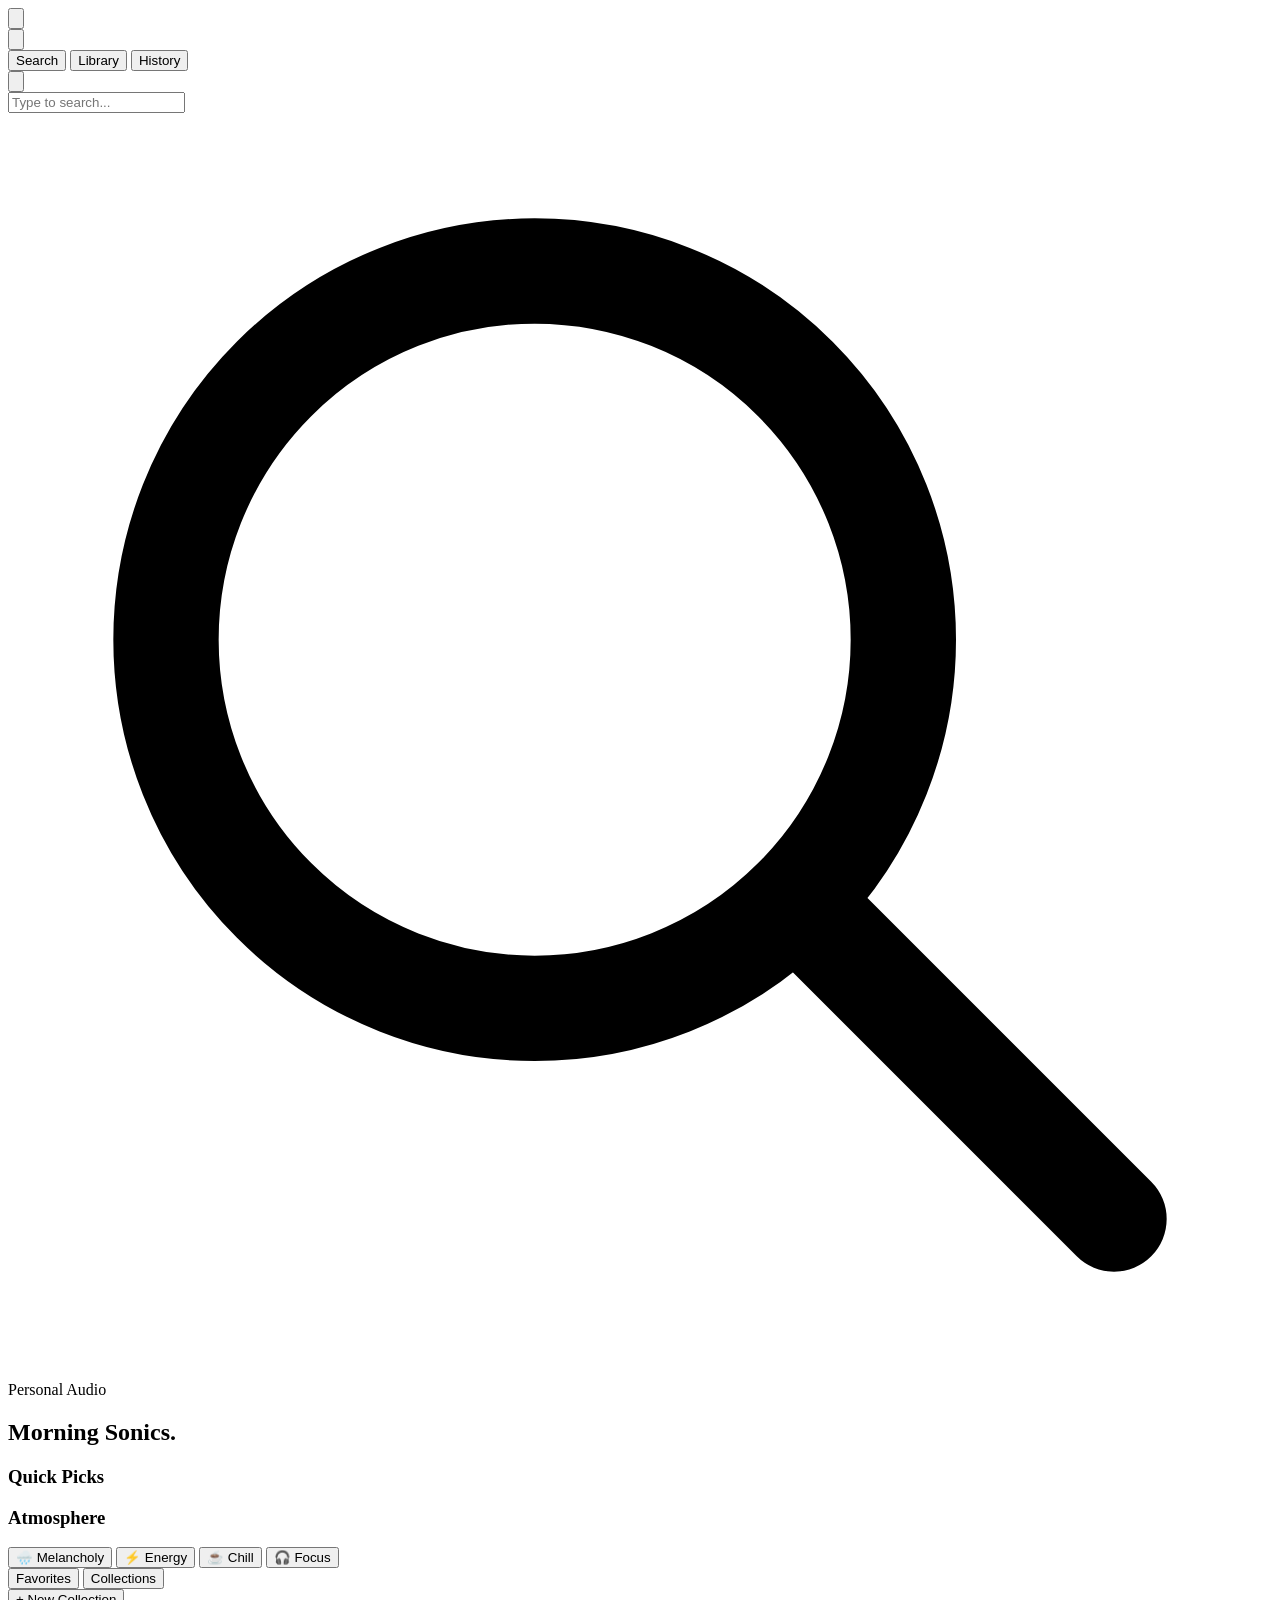
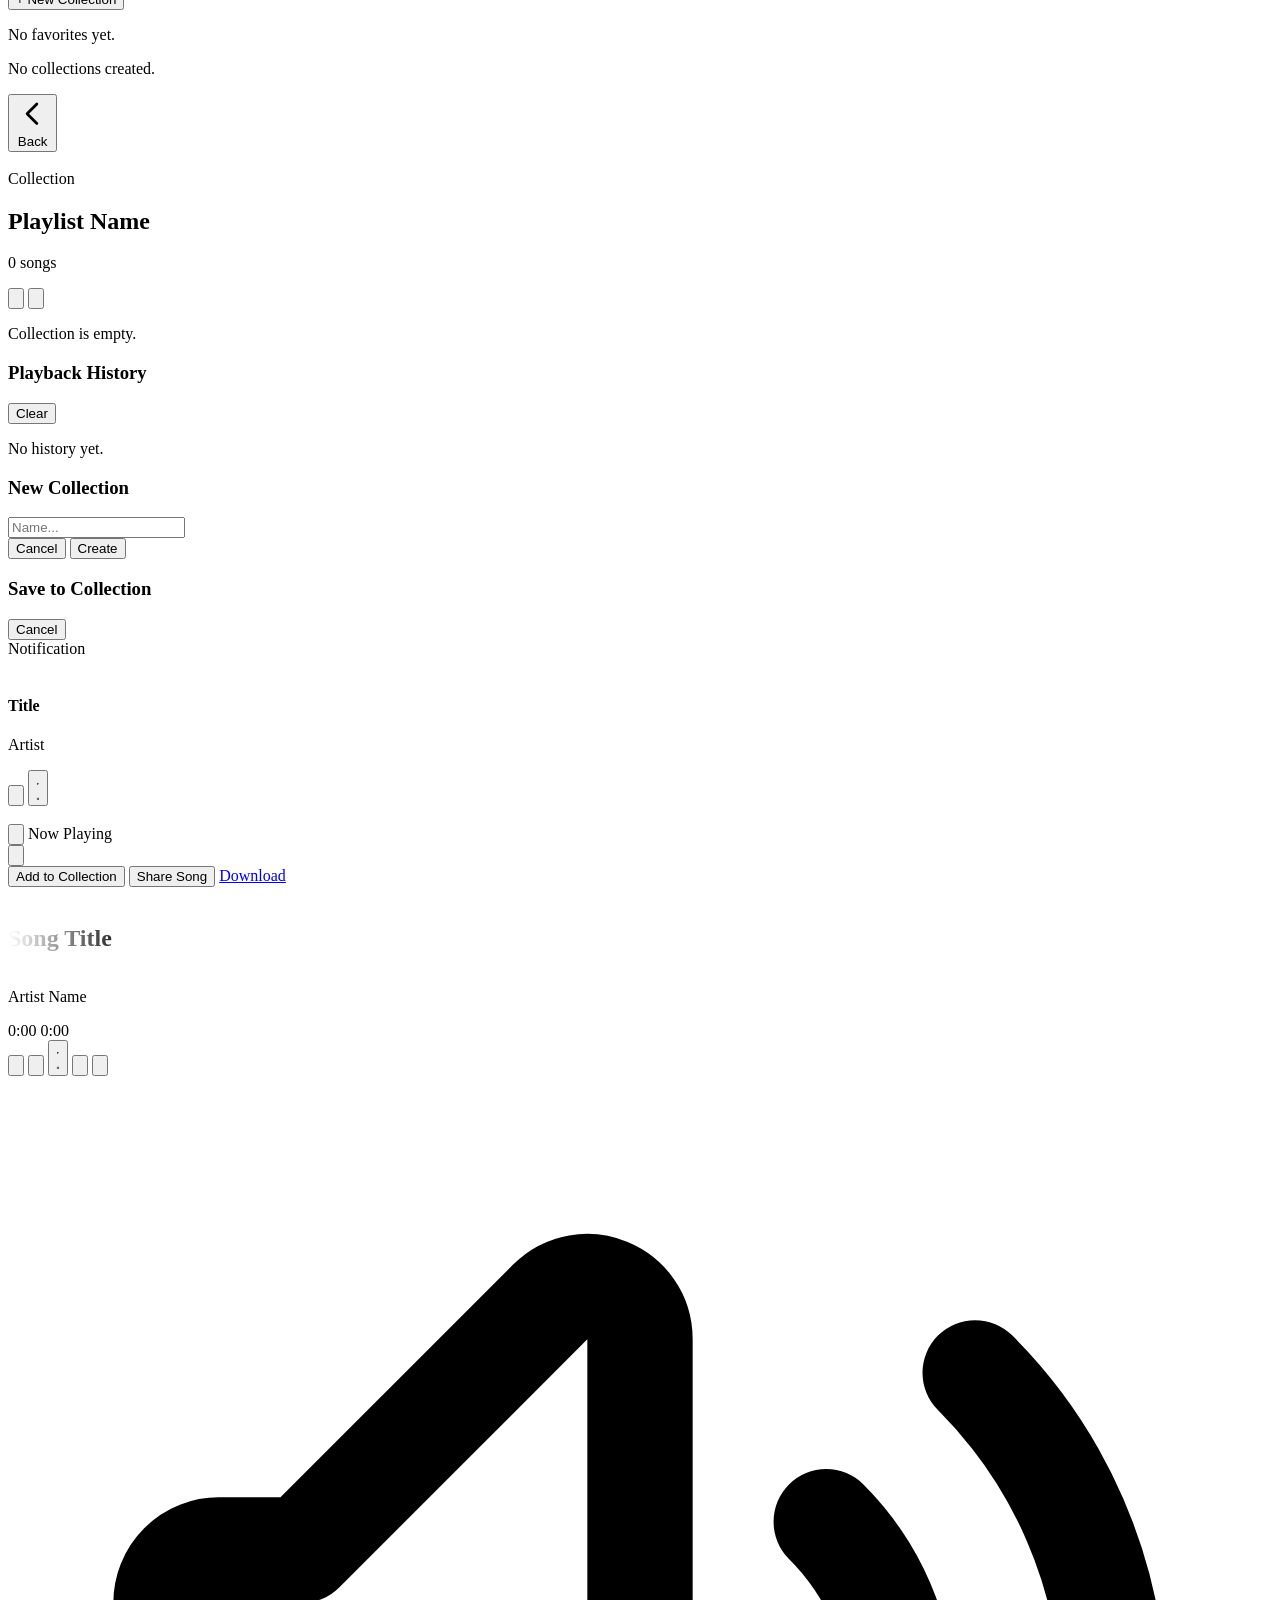
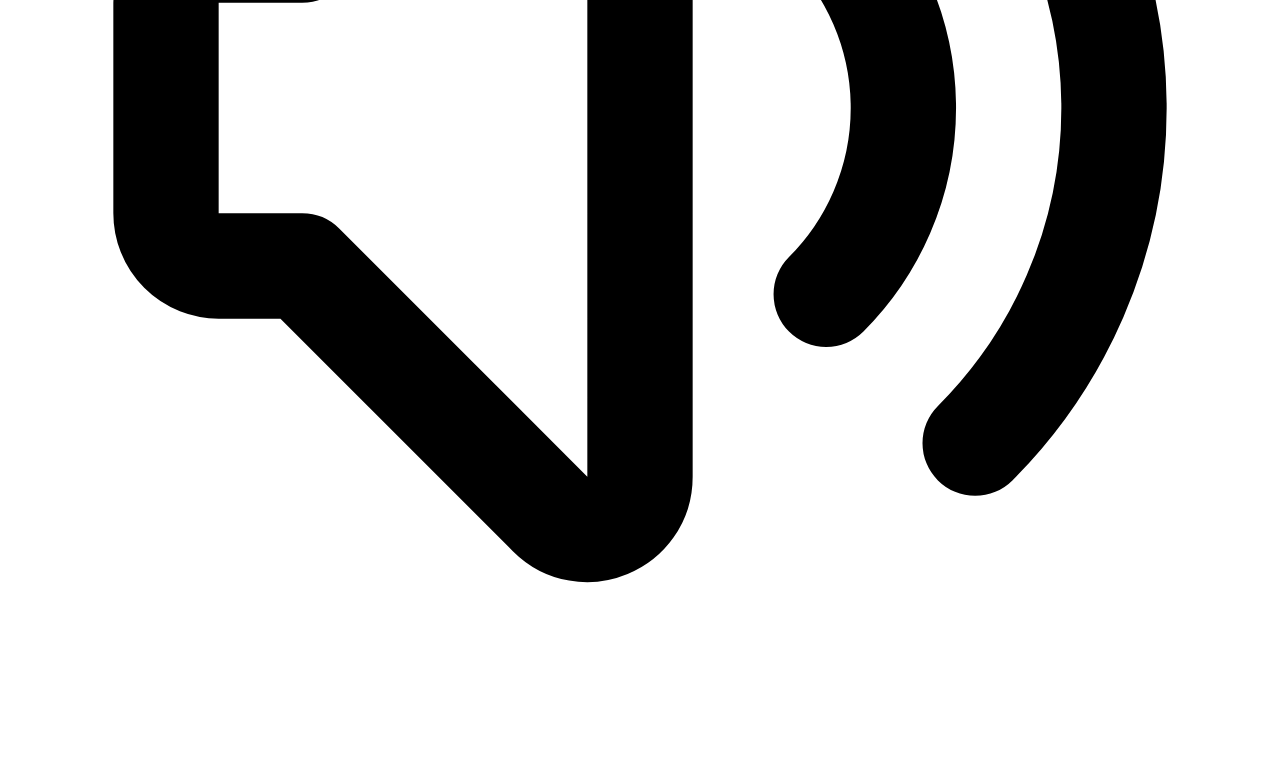
==== commit f418ba06: "Update index.html" ====
--- a/index.html
+++ b/index.html
@@ -3,38 +3,30 @@
 <head>
     <meta charset="UTF-8">
     <meta name="viewport" content="width=device-width, initial-scale=1.0, maximum-scale=1.0, user-scalable=no">
-    <title>ZTune - Luxury Edition</title>
+    <title>ZTune - Soft Luxury</title>
+
     <link rel="shortcut icon" href="https://files.catbox.moe/s248au.jpg" type="image/x-icon"/>
+    <script src="https://cdn.tailwindcss.com"></script>
     
-    <link rel="preconnect" href="https://fonts.googleapis.com">
-    <link rel="preconnect" href="https://fonts.gstatic.com" crossorigin>
-    <link href="https://fonts.googleapis.com/css2?family=Inter:wght@300;400;500;600&family=Playfair+Display:ital,wght@0,400;0,600;0,700;1,400&display=swap" rel="stylesheet">
-    
-    <script src="https://cdn.tailwindcss.com"></script>
+    <link href="https://fonts.googleapis.com/css2?family=Plus+Jakarta+Sans:wght@300;400;500;600&display=swap" rel="stylesheet">
+
     <script>
         tailwind.config = {
             darkMode: 'class',
             theme: {
                 extend: {
                     colors: {
-                        background: '#050505', 
-                        surface: '#0f0f0f',
-                        surfaceLight: '#1a1a1a',
-                        gold: { 
-                            400: '#D4AF37', 
-                            500: '#C5A028',
-                            600: '#B08D20'
-                        },
-                        subtle: '#888888'
+                        background: '#0a0a0c', /* Deep Charcoal, lebih soft dari hitam */
+                        surface: '#161618',
+                        soft: '#252529',
+                        primary: { 500: '#ffffff', 600: '#e0e0e0' } /* Aksen Putih/Silver Mewah */
                     },
                     fontFamily: {
-                        sans: ['Inter', 'sans-serif'],
-                        serif: ['Playfair Display', 'serif'],
+                        sans: ['Plus Jakarta Sans', 'sans-serif'],
                     },
                     animation: {
-                        'fade-in': 'fadeIn 0.6s cubic-bezier(0.16, 1, 0.3, 1) forwards',
-                        'slide-up': 'slideUp 0.5s cubic-bezier(0.16, 1, 0.3, 1) forwards',
-                        'spin-slow': 'spin 8s linear infinite',
+                        'fade-in': 'fadeIn 0.8s ease-out forwards',
+                        'slide-up': 'slideUp 0.6s cubic-bezier(0.2, 0.8, 0.2, 1) forwards',
                     },
                     keyframes: {
                         fadeIn: { '0%': { opacity: '0' }, '100%': { opacity: '1' } },
@@ -44,292 +36,291 @@
             }
         }
     </script>
-
     <link rel="stylesheet" href="style.css">
 </head>
-<body class="bg-background text-white h-screen w-full overflow-hidden flex flex-col selection:bg-gold-500 selection:text-black">
-
-    <div class="fixed top-0 left-0 w-full h-full overflow-hidden -z-10 pointer-events-none">
-        <div class="absolute top-[-20%] left-[-10%] w-[600px] h-[600px] rounded-full bg-gold-500/5 blur-[120px]"></div>
-        <div class="absolute bottom-[-20%] right-[-10%] w-[500px] h-[500px] rounded-full bg-blue-900/10 blur-[100px]"></div>
-    </div>
-
-    <header id="main-header" class="fixed top-0 left-0 right-0 px-6 py-6 flex justify-between items-center z-50 transition-all duration-500">
-        <div class="flex items-center gap-4">
-            <h1 class="font-serif text-2xl font-bold tracking-wider text-white">ZTune<span class="text-gold-400">.</span></h1>
-        </div>
-
-        <nav class="absolute left-1/2 transform -translate-x-1/2 flex bg-white/5 border border-white/5 rounded-full p-1 backdrop-blur-md">
-            <button id="tab-search" class="nav-pill active">Search</button>
-            <button id="tab-library" class="nav-pill">Library</button>
-            <button id="tab-history" class="nav-pill">History</button>
-        </nav>
-
-        <button id="search-toggle-btn" class="p-2 rounded-full text-gray-400 hover:text-gold-400 transition-colors">
-            <svg class="w-5 h-5" fill="none" stroke="currentColor" viewBox="0 0 24 24"><path stroke-linecap="round" stroke-linejoin="round" stroke-width="1.5" d="M21 21l-6-6m2-5a7 7 0 11-14 0 7 7 0 0114 0z"></path></svg>
+<body class="bg-background text-white h-screen w-full overflow-hidden flex flex-col relative selection:bg-white selection:text-black">
+
+    <div class="fixed inset-0 pointer-events-none z-0">
+        <div class="absolute top-[-10%] left-[-10%] w-[500px] h-[500px] bg-white/5 rounded-full blur-[150px]"></div>
+        <div class="absolute bottom-[-10%] right-[-10%] w-[500px] h-[500px] bg-indigo-500/5 rounded-full blur-[150px]"></div>
+    </div>
+
+    <header id="main-header" class="fixed top-6 left-6 right-6 z-50 flex justify-between items-center transition-all duration-500">
+        
+        <div class="flex items-center gap-3 bg-surface/80 backdrop-blur-xl border border-white/5 px-4 py-3 rounded-full shadow-lg" id="traffic-light-container">
+            <button id="nav-btn-red" class="w-8 h-8 rounded-full bg-transparent hover:bg-white/10 flex items-center justify-center transition-all">
+                <svg class="w-4 h-4 text-gray-400" fill="none" stroke="currentColor" viewBox="0 0 24 24"><path stroke-linecap="round" stroke-linejoin="round" stroke-width="2" d="M15 19l-7-7 7-7"></path></svg>
+            </button>
+            <div id="nav-btn-yellow" class="hidden"></div> <button id="nav-btn-green" class="w-8 h-8 rounded-full bg-transparent hover:bg-white/10 flex items-center justify-center transition-all">
+                <svg class="w-4 h-4 text-gray-400" fill="none" stroke="currentColor" viewBox="0 0 24 24"><path stroke-linecap="round" stroke-linejoin="round" stroke-width="2" d="M9 5l7 7-7 7"></path></svg>
+            </button>
+        </div>
+
+        <div class="absolute left-1/2 transform -translate-x-1/2 flex bg-surface/50 rounded-full p-1.5 backdrop-blur-xl border border-white/5 shadow-2xl">
+            <button id="tab-search" class="nav-tab active">Search</button>
+            <button id="tab-library" class="nav-tab">Library</button>
+            <button id="tab-history" class="nav-tab">History</button>
+        </div>
+
+        <button id="search-toggle-btn" class="w-12 h-12 rounded-full bg-surface/80 backdrop-blur-xl border border-white/5 flex items-center justify-center text-gray-400 hover:text-white hover:bg-white/10 transition-all shadow-lg">
+            <svg class="w-5 h-5" fill="none" stroke="currentColor" viewBox="0 0 24 24"><path stroke-linecap="round" stroke-linejoin="round" stroke-width="2" d="M21 21l-6-6m2-5a7 7 0 11-14 0 7 7 0 0114 0z"></path></svg>
         </button>
     </header>
 
-    <main id="content-area" class="flex-1 w-full max-w-7xl mx-auto flex flex-col relative z-10 overflow-y-auto px-4 md:px-8 pb-24 pt-28 no-scrollbar scroll-smooth">
-
-        <div id="search-container" class="hidden w-full py-6 animate-slide-up shrink-0">
+    <main id="content-area" class="flex-1 w-full max-w-5xl mx-auto flex flex-col relative z-10 overflow-y-auto px-6 pb-28 pt-32 no-scrollbar scroll-smooth">
+
+        <div id="search-container" class="hidden w-full py-2 animate-slide-up shrink-0 mb-8">
             <form id="search-form" class="relative group w-full max-w-2xl mx-auto">
-                <input type="text" id="search-input" placeholder="What do you want to listen to?" 
-                    class="w-full pl-12 pr-4 py-4 bg-surface/50 backdrop-blur-xl border border-white/10 focus:border-gold-400/50 rounded-full text-lg text-white placeholder-gray-600 focus:outline-none focus:ring-0 transition-all shadow-2xl" autocomplete="off">
+                <input type="text" id="search-input" placeholder="Type to search..." 
+                    class="w-full pl-14 pr-6 py-4 bg-surface border border-white/5 focus:border-white/20 rounded-2xl text-lg text-white font-light placeholder-gray-600 focus:outline-none focus:ring-0 transition-all shadow-xl" autocomplete="off">
                 <div id="search-icon-wrapper" class="absolute left-5 top-1/2 transform -translate-y-1/2 text-gray-500">
-                    <svg class="w-5 h-5" fill="none" stroke="currentColor" viewBox="0 0 24 24"><path stroke-linecap="round" stroke-linejoin="round" stroke-width="1.5" d="M21 21l-6-6m2-5a7 7 0 11-14 0 7 7 0 0114 0z"></path></svg>
+                    <svg class="w-5 h-5" fill="none" stroke="currentColor" viewBox="0 0 24 24"><path stroke-linecap="round" stroke-linejoin="round" stroke-width="2" d="M21 21l-6-6m2-5a7 7 0 11-14 0 7 7 0 0114 0z"></path></svg>
                 </div>
             </form>
         </div>
 
         <div class="flex-1 mt-2 px-1 relative min-h-[500px]">
+
             <div id="explore-area" class="animate-fade-in pb-10 transition-opacity duration-300">
-                <div id="greeting-container" class="mt-8 mb-12 text-center flex flex-col justify-center">
-                    <span class="text-gold-500 text-[10px] font-bold tracking-[0.4em] uppercase mb-4 animate-pulse">Welcome Back</span>
-                    <h2 id="greeting-text" class="font-serif text-4xl md:text-6xl text-white mb-2 tracking-tight">Sonic Luxury.</h2>
-                </div>
-
-                <div class="mb-12 max-w-5xl mx-auto">
+                <div id="greeting-container" class="mt-4 mb-12 text-center flex flex-col justify-center">
+                    <span class="text-gray-500 text-[10px] font-bold tracking-[0.4em] uppercase mb-4">Personal Audio</span>
+                    <h2 id="greeting-text" class="text-4xl md:text-5xl font-light text-white mb-2 tracking-wide">Pure Focus.</h2>
+                </div>
+
+                <div id="quick-picks-container" class="mb-12 hidden">
+                    <div class="flex items-center gap-2 mb-6 px-1 border-b border-white/5 pb-2">
+                        <h3 class="text-sm font-medium uppercase tracking-widest text-gray-400">Quick Picks</h3>
+                    </div>
+                    <div id="quick-picks-list" class="grid grid-cols-2 md:grid-cols-4 lg:grid-cols-5 gap-6"></div>
+                </div>
+
+                <div class="mb-12">
+                    <h3 class="text-sm font-medium uppercase tracking-widest text-gray-400 mb-6 px-1">Atmosphere</h3>
                     <div class="grid grid-cols-2 md:grid-cols-4 gap-4">
-                        <button onclick="triggerSearch('lagu galau estetik', this)" class="mood-card group">
-                            <span class="mood-icon text-2xl mb-2 block group-hover:scale-110 transition-transform duration-500">🌧️</span>
-                            <span class="font-serif text-lg text-gray-300 group-hover:text-gold-400 transition-colors">Melancholy</span>
-                        </button>
-                        <button onclick="triggerSearch('lagu happy chill', this)" class="mood-card group">
-                            <span class="mood-icon text-2xl mb-2 block group-hover:scale-110 transition-transform duration-500">✨</span>
-                            <span class="font-serif text-lg text-gray-300 group-hover:text-gold-400 transition-colors">Euphoria</span>
-                        </button>
-                        <button onclick="triggerSearch('lofi jazz study', this)" class="mood-card group">
-                            <span class="mood-icon text-2xl mb-2 block group-hover:scale-110 transition-transform duration-500">☕</span>
-                            <span class="font-serif text-lg text-gray-300 group-hover:text-gold-400 transition-colors">Focus</span>
-                        </button>
-                        <button onclick="triggerSearch('night drive playlist', this)" class="mood-card group">
-                            <span class="mood-icon text-2xl mb-2 block group-hover:scale-110 transition-transform duration-500">🌃</span>
-                            <span class="font-serif text-lg text-gray-300 group-hover:text-gold-400 transition-colors">Midnight</span>
-                        </button>
-                    </div>
-                </div>
-
-                <div id="quick-picks-container" class="hidden max-w-5xl mx-auto">
-                    <h3 class="font-serif text-2xl text-white mb-6">Quick Picks</h3>
-                    <div id="quick-picks-list" class="grid grid-cols-2 md:grid-cols-4 lg:grid-cols-5 gap-6"></div>
-                </div>
-            </div>
-
-            <div id="message-area" class="text-center text-sm font-medium text-gray-500 py-10 transition-all hidden tracking-widest uppercase"></div>
+                        <button onclick="triggerSearch('lagu galau estetik', this)" class="mood-card">
+                            <span class="mood-icon text-2xl opacity-80">🌧️</span>
+                            <span class="font-medium text-sm text-gray-300">Melancholy</span>
+                        </button>
+                        <button onclick="triggerSearch('lagu happy chill', this)" class="mood-card">
+                            <span class="mood-icon text-2xl opacity-80">⚡</span>
+                            <span class="font-medium text-sm text-gray-300">Energy</span>
+                        </button>
+                        <button onclick="triggerSearch('lagu chill santai', this)" class="mood-card">
+                            <span class="mood-icon text-2xl opacity-80">☕</span>
+                            <span class="font-medium text-sm text-gray-300">Chill</span>
+                        </button>
+                        <button onclick="triggerSearch('lofi study', this)" class="mood-card">
+                            <span class="mood-icon text-2xl opacity-80">🎧</span>
+                            <span class="font-medium text-sm text-gray-300">Focus</span>
+                        </button>
+                    </div>
+                </div>
+            </div>
+
+            <div id="message-area" class="text-center text-xs uppercase tracking-widest text-gray-500 py-10 transition-all hidden"></div>
 
             <div id="results-area" class="hidden grid grid-cols-2 md:grid-cols-3 lg:grid-cols-4 xl:grid-cols-5 gap-6 pb-24 animate-fade-in"></div>
 
             <div id="library-area" class="hidden pb-24 animate-fade-in w-full">
-                <div class="flex items-center gap-8 mb-8 border-b border-white/5 pb-4 max-w-5xl mx-auto">
-                    <button id="lib-tab-liked" class="text-xl font-serif text-white border-b border-gold-400 pb-1 transition-all">Favorites</button>
-                    <button id="lib-tab-playlists" class="text-xl font-serif text-gray-500 hover:text-white transition-all pb-1">Collections</button>
-                    <div class="flex-1"></div>
-                    <button id="btn-create-playlist" class="hidden text-xs border border-white/10 hover:border-gold-400 hover:text-gold-400 px-4 py-2 rounded-full transition-all uppercase tracking-wider">
-                        + New
+                <div class="flex items-center gap-8 mb-8 px-2 border-b border-white/5 pb-4 justify-center">
+                    <button id="lib-tab-liked" class="text-lg font-light pb-2 transition-all border-b border-white text-white">Favorites</button>
+                    <button id="lib-tab-playlists" class="text-lg font-light text-gray-500 pb-2 hover:text-white transition-all border-b border-transparent">Collections</button>
+                </div>
+                
+                <div class="flex justify-end mb-4">
+                    <button id="btn-create-playlist" class="hidden text-xs bg-white text-black px-6 py-2 rounded-full hover:bg-gray-200 transition-all font-medium">
+                        + New Collection
                     </button>
                 </div>
 
                 <div id="lib-content-liked" class="w-full">
                     <div id="library-list" class="grid grid-cols-2 md:grid-cols-3 lg:grid-cols-4 xl:grid-cols-5 gap-6"></div>
-                    <div id="empty-library-msg" class="hidden flex flex-col items-center justify-center mt-20 text-center w-full opacity-50">
-                        <span class="font-serif text-2xl text-gray-600 mb-2">Empty Void</span>
-                        <p class="text-xs uppercase tracking-widest text-gray-700">Your favorite tracks will appear here</p>
+                    <div id="empty-library-msg" class="hidden flex flex-col items-center justify-center mt-20 text-center w-full">
+                        <p class="text-gray-600 font-light text-sm">No favorites yet.</p>
                     </div>
                 </div>
 
                 <div id="lib-content-playlists" class="hidden w-full">
                     <div id="playlist-list" class="grid grid-cols-2 md:grid-cols-3 lg:grid-cols-4 xl:grid-cols-5 gap-6"></div>
-                    <div id="empty-playlist-msg" class="hidden flex flex-col items-center justify-center mt-20 text-center w-full opacity-50">
-                        <span class="font-serif text-2xl text-gray-600 mb-2">No Collections</span>
-                        <p class="text-xs uppercase tracking-widest text-gray-700">Create a playlist to get started</p>
+                    <div id="empty-playlist-msg" class="hidden flex flex-col items-center justify-center mt-20 text-center w-full">
+                        <p class="text-gray-600 font-light text-sm">No collections created.</p>
                     </div>
                 </div>
 
                 <div id="playlist-view" class="hidden w-full animate-fade-in absolute top-0 left-0 bg-background z-20 min-h-full pb-20">
-                     <div class="flex items-center mb-6 pt-4">
-                         <button onclick="closePlaylistView()" class="text-gray-400 hover:text-white flex items-center gap-2 text-xs uppercase tracking-widest transition-colors">
-                            <svg class="w-4 h-4" fill="none" stroke="currentColor" viewBox="0 0 24 24"><path stroke-linecap="round" stroke-linejoin="round" stroke-width="2" d="M15 19l-7-7 7-7"></path></svg>
-                            Return
+                     <div class="flex items-center mb-4 md:hidden pt-4 px-2">
+                         <button onclick="closePlaylistView()" class="text-gray-400 hover:text-white flex items-center gap-2 text-sm">
+                            <svg class="w-5 h-5" fill="none" stroke="currentColor" viewBox="0 0 24 24"><path stroke-linecap="round" stroke-linejoin="round" stroke-width="2" d="M15 19l-7-7 7-7"></path></svg>
+                            Back
                          </button>
                     </div>
 
-                    <div class="flex flex-col md:flex-row gap-8 mb-12 items-end">
-                        <div class="relative w-48 h-48 md:w-64 md:h-64 shadow-2xl shrink-0 group">
-                            <img id="view-pl-cover" src="" class="w-full h-full object-cover shadow-[0_20px_50px_-12px_rgba(0,0,0,0.5)]">
-                            <div class="absolute inset-0 border border-white/10"></div>
-                        </div>
-                        <div class="flex flex-col justify-end h-full w-full pb-2">
-                            <span class="text-xs font-bold text-gold-500 uppercase tracking-[0.3em] mb-2">Collection</span>
-                            <h2 id="view-pl-name" class="font-serif text-4xl md:text-6xl text-white leading-none mb-4">Name</h2>
-                            <p id="view-pl-count" class="text-gray-400 text-sm font-medium mb-6">0 Tracks</p>
+                    <div class="flex flex-col md:flex-row gap-8 mb-10 items-end px-2">
+                        <div class="relative w-48 h-48 rounded-2xl overflow-hidden bg-surface shadow-2xl shrink-0">
+                            <img id="view-pl-cover" src="" class="w-full h-full object-cover opacity-80">
+                        </div>
+                        <div class="flex flex-col justify-end h-full w-full">
+                            <span class="text-xs font-bold text-gray-500 uppercase tracking-widest mb-2">Collection</span>
+                            <h2 id="view-pl-name" class="text-4xl font-light text-white mb-2">Playlist Name</h2>
+                            <p id="view-pl-count" class="text-gray-500 text-sm mb-6">0 songs</p>
 
                             <div class="flex items-center gap-4">
-                                <button id="btn-play-playlist" class="w-14 h-14 bg-white text-black rounded-full flex items-center justify-center hover:bg-gold-400 transition-colors shadow-lg">
-                                    <svg class="w-6 h-6 ml-1" fill="currentColor" viewBox="0 0 24 24"><path d="M8 5v14l11-7z"/></svg>
+                                <button id="btn-play-playlist" class="w-12 h-12 bg-white text-black rounded-full flex items-center justify-center hover:scale-105 transition-transform shadow-lg shadow-white/10">
+                                    <svg class="w-5 h-5 ml-0.5" fill="currentColor" viewBox="0 0 24 24"><path d="M8 5v14l11-7z"/></svg>
                                 </button>
-                                <button id="btn-delete-playlist" class="w-14 h-14 border border-white/10 rounded-full flex items-center justify-center text-gray-400 hover:text-red-400 hover:border-red-400/30 transition-all">
-                                    <svg class="w-5 h-5" fill="none" stroke="currentColor" viewBox="0 0 24 24"><path stroke-linecap="round" stroke-linejoin="round" stroke-width="1.5" d="M19 7l-.867 12.142A2 2 0 0116.138 21H7.862a2 2 0 01-1.995-1.858L5 7m5 4v6m4-6v6m1-10V4a1 1 0 00-1-1h-4a1 1 0 00-1 1v3M4 7h16"></path></svg>
+                                <button id="btn-delete-playlist" class="w-12 h-12 border border-white/10 rounded-full flex items-center justify-center text-gray-400 hover:text-red-400 hover:border-red-400/30 transition-all">
+                                    <svg class="w-5 h-5" fill="none" stroke="currentColor" viewBox="0 0 24 24"><path stroke-linecap="round" stroke-linejoin="round" stroke-width="2" d="M19 7l-.867 12.142A2 2 0 0116.138 21H7.862a2 2 0 01-1.995-1.858L5 7m5 4v6m4-6v6m1-10V4a1 1 0 00-1-1h-4a1 1 0 00-1 1v3M4 7h16"></path></svg>
                                 </button>
                             </div>
                         </div>
                     </div>
 
                     <div id="view-pl-songs" class="grid grid-cols-2 md:grid-cols-3 lg:grid-cols-4 xl:grid-cols-5 gap-6"></div>
+                     <div id="empty-view-pl-msg" class="hidden flex flex-col items-center justify-center mt-10 text-center w-full">
+                        <p class="text-gray-600 text-sm">Collection is empty.</p>
+                    </div>
                 </div>
             </div>
 
             <div id="history-area" class="hidden pb-24 animate-fade-in">
-                <div class="flex items-center justify-between mb-8 px-2 max-w-5xl mx-auto border-b border-white/5 pb-4">
-                    <h3 class="font-serif text-2xl text-white">Playback History</h3>
-                    <button onclick="clearHistory()" class="text-[10px] text-gray-500 hover:text-white font-bold uppercase tracking-[0.2em] transition-colors">Clear All</button>
+                <div class="flex items-center justify-between mb-8 px-2 border-b border-white/5 pb-4">
+                    <h3 class="text-sm font-medium uppercase tracking-widest text-white">Playback History</h3>
+                    <button onclick="clearHistory()" class="text-xs text-gray-500 hover:text-white uppercase tracking-widest transition-colors">Clear</button>
                 </div>
                 <div id="history-list" class="grid grid-cols-2 md:grid-cols-3 lg:grid-cols-4 xl:grid-cols-5 gap-6"></div>
-                <div id="empty-history-msg" class="hidden flex flex-col items-center justify-center mt-20 text-center w-full opacity-50">
-                    <span class="font-serif text-2xl text-gray-600 mb-2">Silence</span>
-                    <p class="text-xs uppercase tracking-widest text-gray-700">No recent tracks played</p>
+                <div id="empty-history-msg" class="hidden flex flex-col items-center justify-center mt-20 text-center w-full">
+                    <p class="text-gray-600 text-sm font-light">No history yet.</p>
                 </div>
             </div>
         </div>
     </main>
 
     <div id="playlist-modal" class="fixed inset-0 z-[80] bg-black/80 backdrop-blur-md hidden flex items-center justify-center animate-fade-in">
-        <div class="bg-surface border border-white/10 p-8 w-96 transform scale-100 transition-all shadow-2xl">
-            <h3 class="font-serif text-2xl text-white mb-6">New Collection</h3>
-            <input id="playlist-name-input" type="text" placeholder="Collection Name" class="w-full bg-transparent border-b border-white/20 px-0 py-3 text-white focus:outline-none focus:border-gold-400 transition-colors mb-8 text-lg placeholder-gray-600">
-            <div class="flex justify-end gap-6">
-                <button id="close-playlist-modal" class="text-xs uppercase tracking-widest text-gray-500 hover:text-white transition-colors">Cancel</button>
-                <button id="save-playlist-btn" class="text-xs uppercase tracking-widest text-gold-400 hover:text-white transition-colors font-bold">Create</button>
+        <div class="bg-surface border border-white/10 p-8 rounded-3xl w-96 transform scale-100 transition-all shadow-2xl">
+            <h3 class="text-lg font-light mb-6 text-white text-center">New Collection</h3>
+            <input id="playlist-name-input" type="text" placeholder="Name..." class="w-full bg-soft border-none rounded-xl px-4 py-4 text-white focus:outline-none focus:ring-1 focus:ring-white/20 transition-colors mb-6 text-center placeholder-gray-600">
+            <div class="flex justify-center gap-4">
+                <button id="close-playlist-modal" class="px-6 py-2 text-sm text-gray-500 hover:text-white transition-colors">Cancel</button>
+                <button id="save-playlist-btn" class="px-6 py-2 text-sm bg-white text-black font-medium rounded-full hover:scale-105 transition-transform">Create</button>
             </div>
         </div>
     </div>
 
     <div id="add-to-playlist-modal" class="fixed inset-0 z-[90] bg-black/80 backdrop-blur-md hidden flex items-center justify-center animate-fade-in">
-        <div class="bg-surface border border-white/10 p-6 w-80 max-h-[70vh] flex flex-col shadow-2xl">
-            <h3 class="font-serif text-lg text-white mb-6 text-center">Add to Collection</h3>
-            <div id="select-playlist-list" class="flex flex-col gap-1 overflow-y-auto min-h-[100px] mb-6 pr-1 custom-scrollbar"></div>
-            <button id="close-select-modal" class="w-full py-3 text-xs uppercase tracking-widest text-gray-500 hover:text-white border-t border-white/10 transition-colors">Cancel</button>
-        </div>
-    </div>
-
-    <div id="toast" class="fixed top-24 left-1/2 transform -translate-x-1/2 bg-white/5 backdrop-blur-xl border border-white/10 text-white px-6 py-3 rounded-full shadow-2xl text-xs font-bold tracking-widest uppercase hidden z-[100] items-center gap-3">
-        <span class="w-2 h-2 rounded-full bg-gold-400"></span>
+        <div class="bg-surface border border-white/10 p-6 rounded-3xl w-80 max-h-[70vh] flex flex-col shadow-2xl">
+            <h3 class="text-md font-light mb-4 text-white text-center">Save to Collection</h3>
+            <div id="select-playlist-list" class="flex flex-col gap-2 overflow-y-auto min-h-[100px] mb-4 pr-1"></div>
+            <button id="close-select-modal" class="w-full py-3 text-sm text-gray-500 hover:text-white border-t border-white/5 transition-colors">Cancel</button>
+        </div>
+    </div>
+
+    <div id="toast" class="fixed bottom-28 left-1/2 transform -translate-x-1/2 bg-white/10 backdrop-blur-xl border border-white/5 text-white px-8 py-3 rounded-full shadow-2xl font-light text-sm hidden z-[100] items-center gap-3 animate-slide-up">
+        <span class="w-2 h-2 rounded-full bg-white"></span>
         <span id="toast-msg">Notification</span>
     </div>
 
-    <div id="mini-player" class="fixed bottom-6 left-6 right-6 z-50 bg-surface/80 backdrop-blur-xl border border-white/10 p-4 flex items-center justify-between shadow-2xl transform translate-y-[150%] transition-transform duration-500 cursor-pointer hidden max-w-4xl mx-auto rounded-full group hover:border-white/20">
-        <div class="flex items-center gap-4 overflow-hidden flex-1 pl-2">
-            <div class="w-10 h-10 rounded-full overflow-hidden relative">
-                <img id="mini-cover" src="" class="w-full h-full object-cover opacity-80 group-hover:opacity-100 transition-opacity">
-                <div class="absolute inset-0 bg-black/10"></div>
+    <div id="mini-player" class="fixed bottom-6 left-6 right-6 z-50 bg-surface/90 backdrop-blur-2xl border border-white/10 rounded-2xl p-4 flex items-center justify-between shadow-2xl transform translate-y-[150%] transition-transform duration-500 cursor-pointer hidden">
+        <div class="flex items-center gap-4 overflow-hidden flex-1">
+            <div class="w-12 h-12 rounded-xl overflow-hidden bg-gray-800 shrink-0 shadow-lg">
+                <img id="mini-cover" src="" class="w-full h-full object-cover opacity-90">
             </div>
             <div class="flex flex-col overflow-hidden w-full pr-4">
-                <h4 id="mini-title" class="text-sm font-medium text-white truncate font-serif tracking-wide">Title</h4>
-                <p id="mini-artist" class="text-[10px] text-gray-400 truncate uppercase tracking-widest">Artist</p>
-            </div>
-        </div>
-        <div class="flex items-center gap-6 pr-4">
+                <h4 id="mini-title" class="text-sm font-medium text-white truncate">Title</h4>
+                <p id="mini-artist" class="text-xs text-gray-400 truncate">Artist</p>
+            </div>
+        </div>
+        <div class="flex items-center gap-5 pr-2">
             <button id="mini-like-btn" class="text-gray-500 hover:text-white transition-colors focus:outline-none">
                 <svg class="w-5 h-5" fill="currentColor" viewBox="0 0 24 24"><path d="M12 21.35l-1.45-1.32C5.4 15.36 2 12.28 2 8.5 2 5.42 4.42 3 7.5 3c1.74 0 3.41.81 4.5 2.09C13.09 3.81 14.76 3 16.5 3 19.58 3 22 5.42 22 8.5c0 3.78-3.4 6.86-8.55 11.54L12 21.35z"/></svg>
             </button>
-            <button id="mini-play-btn" class="text-white hover:text-gold-400 focus:outline-none transition-colors">
+            <button id="mini-play-btn" class="text-white hover:text-gray-300 focus:outline-none p-1">
                 <svg id="mini-play-icon" class="w-8 h-8" fill="currentColor" viewBox="0 0 24 24"><path d="M8 5v14l11-7z"/></svg>
                 <svg id="mini-pause-icon" class="w-8 h-8 hidden" fill="currentColor" viewBox="0 0 24 24"><path d="M6 19h4V5H6v14zm8-14v14h4V5h-4z"/></svg>
             </button>
         </div>
     </div>
 
-    <div id="player-overlay" class="fixed inset-0 z-[60] bg-[#050505] flex flex-col transition-transform duration-700 ease-[cubic-bezier(0.7,0,0.3,1)] translate-y-[100%]">
-        
-        <div class="absolute inset-0 z-0 overflow-hidden pointer-events-none">
-            <img id="player-bg-image" src="" class="w-full h-full object-cover blur-[80px] scale-125 opacity-30 transition-opacity duration-1000">
-            <div class="absolute inset-0 bg-gradient-to-b from-[#050505] via-transparent to-[#050505]"></div>
-            <div class="absolute inset-0 bg-black/40"></div>
+    <div id="player-overlay" class="fixed inset-0 z-[60] bg-[#0a0a0c] flex flex-col transition-transform duration-700 ease-[cubic-bezier(0.8,0,0.2,1)] translate-y-[100%]">
+        <div class="absolute inset-0 z-0 overflow-hidden opacity-40 pointer-events-none">
+            <img id="player-bg-image" src="" class="w-full h-full object-cover blur-[80px] scale-110">
+            <div class="absolute inset-0 bg-[#0a0a0c]/80"></div>
         </div>
 
         <div class="relative z-20 w-full px-8 py-8 flex justify-between items-center">
-            <button id="close-player-btn" class="p-2 rounded-full hover:bg-white/5 transition-all group">
-                <svg class="w-6 h-6 text-gray-400 group-hover:text-white" fill="none" stroke="currentColor" viewBox="0 0 24 24"><path stroke-linecap="round" stroke-linejoin="round" stroke-width="1.5" d="M19 9l-7 7-7-7"></path></svg>
-            </button>
-            <span class="text-[10px] font-bold tracking-[0.3em] uppercase text-gold-500/80">Now Playing</span>
+            <button id="close-player-btn" class="p-3 rounded-full bg-transparent hover:bg-white/5 transition-all group">
+                <svg class="w-6 h-6 text-gray-400 group-hover:text-white" fill="none" stroke="currentColor" viewBox="0 0 24 24"><path stroke-linecap="round" stroke-linejoin="round" stroke-width="2" d="M19 9l-7 7-7-7"></path></svg>
+            </button>
+            <span class="text-[10px] font-bold tracking-[0.3em] uppercase text-gray-500">Now Playing</span>
 
             <div class="relative">
-                <button id="options-btn" class="p-2 rounded-full hover:bg-white/5 transition-all text-gray-400 hover:text-white">
-                    <svg class="w-6 h-6" fill="none" stroke="currentColor" viewBox="0 0 24 24"><path stroke-linecap="round" stroke-linejoin="round" stroke-width="1.5" d="M5 12h.01M12 12h.01M19 12h.01M6 12a1 1 0 11-2 0 1 1 0 012 0zm7 0a1 1 0 11-2 0 1 1 0 012 0zm7 0a1 1 0 11-2 0 1 1 0 012 0z"></path></svg>
+                <button id="options-btn" class="p-3 rounded-full hover:bg-white/5 transition-all text-gray-400">
+                    <svg class="w-6 h-6" fill="none" stroke="currentColor" viewBox="0 0 24 24"><path stroke-linecap="round" stroke-linejoin="round" stroke-width="2" d="M5 12h.01M12 12h.01M19 12h.01M6 12a1 1 0 11-2 0 1 1 0 012 0zm7 0a1 1 0 11-2 0 1 1 0 012 0zm7 0a1 1 0 11-2 0 1 1 0 012 0z"></path></svg>
                 </button>
-                <div id="options-menu" class="absolute right-0 top-full mt-2 w-56 bg-[#121212] border border-white/10 rounded-sm p-1 flex flex-col hidden origin-top-right animate-menu-open z-[70] shadow-2xl">
-                    <button id="menu-add-playlist-btn" class="w-full text-left px-4 py-3 text-xs uppercase tracking-wider text-gray-300 hover:bg-white/5 hover:text-white transition-colors flex items-center gap-3">
-                        <svg class="w-4 h-4" fill="none" stroke="currentColor" viewBox="0 0 24 24"><path stroke-linecap="round" stroke-linejoin="round" stroke-width="1.5" d="M12 4v16m8-8H4"></path></svg>
+                <div id="options-menu" class="absolute right-0 top-full mt-2 w-56 bg-surface/90 backdrop-blur-xl border border-white/10 rounded-2xl p-2 flex flex-col gap-1 hidden origin-top-right animate-menu-open z-[70] shadow-2xl">
+                    <button id="menu-add-playlist-btn" class="w-full text-left px-4 py-3 rounded-xl hover:bg-white/5 text-sm text-gray-300 flex items-center gap-3 transition-colors">
                         Add to Collection
                     </button>
-                    <button id="menu-share-btn" class="w-full text-left px-4 py-3 text-xs uppercase tracking-wider text-gray-300 hover:bg-white/5 hover:text-white transition-colors flex items-center gap-3">
-                        <svg class="w-4 h-4" fill="none" stroke="currentColor" viewBox="0 0 24 24"><path stroke-linecap="round" stroke-linejoin="round" stroke-width="1.5" d="M8.684 13.342C8.886 12.938 9 12.482 9 12c0-.482-.114-.938-.316-1.342m0 2.684a3 3 0 110-2.684m0 2.684l6.632 3.316m-6.632-6l6.632-3.316m0 0a3 3 0 105.367-2.684 3 3 0 00-5.367 2.684zm0 9.316a3 3 0 105.368 2.684 3 3 0 00-5.368-2.684z"></path></svg>
-                        Share
+                    <button id="menu-share-btn" class="w-full text-left px-4 py-3 rounded-xl hover:bg-white/5 text-sm text-gray-300 flex items-center gap-3 transition-colors">
+                        Share Song
                     </button>
-                    <a id="menu-download-btn" href="#" download class="w-full text-left px-4 py-3 text-xs uppercase tracking-wider text-gray-300 hover:bg-white/5 hover:text-white transition-colors flex items-center gap-3">
-                        <svg class="w-4 h-4" fill="none" stroke="currentColor" viewBox="0 0 24 24"><path stroke-linecap="round" stroke-linejoin="round" stroke-width="1.5" d="M4 16v1a3 3 0 003 3h10a3 3 0 003-3v-1m-4-4l-4 4m0 0l-4-4m4 4V4"></path></svg>
+                    <a id="menu-download-btn" href="#" download class="w-full text-left px-4 py-3 rounded-xl hover:bg-white/5 text-sm text-gray-300 flex items-center gap-3 transition-colors">
                         Download
                     </a>
                 </div>
             </div>
         </div>
 
-        <div class="relative z-10 flex-1 flex flex-col items-center justify-center w-full max-w-6xl mx-auto px-6 pb-10">
-            <div class="flex flex-col md:flex-row items-center w-full gap-12 md:gap-24">
-                
-                <div class="w-full md:w-1/2 flex justify-center perspective-1000">
-                    <div class="relative w-[75vw] h-[75vw] max-w-[350px] max-h-[350px] md:w-[450px] md:h-[450px]">
-                        <img id="player-cover" src="" class="relative w-full h-full object-cover shadow-[0_30px_60px_-15px_rgba(0,0,0,0.6)] z-10 transform transition-transform duration-700 hover:scale-[1.02]">
-                        <div class="absolute inset-0 border border-white/10 z-20 pointer-events-none"></div>
-                    </div>
-                </div>
-
-                <div class="w-full md:w-1/2 flex flex-col justify-center mt-8 md:mt-0">
-                    <div class="text-center md:text-left mb-10 overflow-hidden w-full">
+        <div class="relative z-10 flex-1 flex flex-col items-center justify-center w-full max-w-4xl mx-auto px-8 pb-10">
+            <div class="flex flex-col md:flex-row items-center w-full gap-10 md:gap-16">
+                <div class="w-full md:w-1/2 flex justify-center">
+                    <div class="relative w-[70vw] h-[70vw] max-w-[320px] max-h-[320px] md:w-[400px] md:h-[400px]">
+                        <img id="player-cover" src="" class="relative w-full h-full object-cover rounded-[2rem] shadow-[0_40px_60px_-20px_rgba(0,0,0,0.5)] z-10">
+                    </div>
+                </div>
+
+                <div class="w-full md:w-1/2 flex flex-col justify-center mt-6 md:mt-0">
+                    <div class="text-center md:text-left mb-8 overflow-hidden w-full">
                         <div id="marquee-wrapper" class="marquee-container w-full">
-                            <h2 id="player-title" class="font-serif text-3xl md:text-5xl text-white leading-tight mb-3 marquee-content w-max">Song Title</h2>
-                        </div>
-                        <p id="player-artist" class="text-sm text-gold-400 font-bold tracking-[0.2em] uppercase truncate">Artist Name</p>
+                            <h2 id="player-title" class="text-3xl md:text-4xl font-light text-white leading-tight mb-2 marquee-content w-max">Song Title</h2>
+                        </div>
+                        <p id="player-artist" class="text-lg text-gray-500 font-normal truncate">Artist Name</p>
                     </div>
 
                     <div class="w-full mb-10 group">
                         <div class="relative cursor-pointer h-2 flex items-center" id="progress-container">
-                            <div class="w-full h-[2px] bg-white/10 overflow-hidden group-hover:h-[4px] transition-all">
-                                <div id="progress-fill" class="h-full bg-white w-0 relative shadow-[0_0_15px_rgba(255,255,255,0.8)]">
-                                    <div class="absolute right-0 top-1/2 transform -translate-y-1/2 w-3 h-3 bg-white rounded-full opacity-0 group-hover:opacity-100 transition-opacity shadow-lg"></div>
-                                </div>
+                            <div class="w-full h-1 bg-white/10 rounded-full overflow-hidden">
+                                <div id="progress-fill" class="h-full bg-white w-0 rounded-full relative shadow-[0_0_15px_rgba(255,255,255,0.5)]"></div>
                             </div>
                         </div>
-                        <div class="flex justify-between mt-3 text-[10px] font-mono text-gray-500 tracking-wider">
+                        <div class="flex justify-between mt-3 text-xs font-medium text-gray-500 font-mono tracking-widest">
                             <span id="current-time">0:00</span>
                             <span id="duration">0:00</span>
                         </div>
                     </div>
 
-                    <div class="flex items-center justify-center md:justify-start gap-10 mb-12">
+                    <div class="flex items-center justify-center md:justify-start gap-10 mb-10">
                         <button id="loop-btn" class="text-gray-600 hover:text-white transition-colors relative">
-                            <svg class="w-5 h-5" fill="none" stroke="currentColor" viewBox="0 0 24 24"><path stroke-linecap="round" stroke-linejoin="round" stroke-width="1.5" d="M4 4v5h.582m15.356 2A8.001 8.001 0 004.582 9m0 0H9m11 11v-5h-.581m0 0a8.003 8.003 0 01-15.357-2m15.357 2H15"></path></svg>
-                            <div id="loop-dot" class="absolute -bottom-2 left-1/2 transform -translate-x-1/2 w-1 h-1 bg-gold-400 rounded-full hidden"></div>
-                        </button>
-                        <button id="prev-btn" class="text-gray-400 hover:text-white transition-colors hover:scale-110 transform duration-300">
+                            <svg class="w-5 h-5" fill="none" stroke="currentColor" viewBox="0 0 24 24"><path stroke-linecap="round" stroke-linejoin="round" stroke-width="2" d="M4 4v5h.582m15.356 2A8.001 8.001 0 004.582 9m0 0H9m11 11v-5h-.581m0 0a8.003 8.003 0 01-15.357-2m15.357 2H15"></path></svg>
+                            <div id="loop-dot" class="absolute -top-1 -right-1 w-1.5 h-1.5 bg-white rounded-full hidden"></div>
+                        </button>
+                        <button id="prev-btn" class="text-gray-400 hover:text-white transition-colors">
                              <svg class="w-8 h-8" fill="currentColor" viewBox="0 0 24 24"><path d="M6 6h2v12H6zm3.5 6l8.5 6V6z"/></svg>
                         </button>
-                        <button id="play-pause-btn" class="w-20 h-20 bg-white text-black rounded-full flex items-center justify-center hover:bg-gold-400 hover:scale-105 active:scale-95 transition-all duration-500 shadow-[0_0_40px_rgba(255,255,255,0.1)]">
+                        <button id="play-pause-btn" class="w-20 h-20 bg-white text-black rounded-full flex items-center justify-center hover:scale-105 active:scale-95 transition-all duration-300 shadow-2xl">
                             <svg id="play-icon" class="w-8 h-8 ml-1" fill="currentColor" viewBox="0 0 24 24"><path d="M8 5v14l11-7z"/></svg>
                             <svg id="pause-icon" class="w-8 h-8 hidden" fill="currentColor" viewBox="0 0 24 24"><path d="M6 19h4V5H6v14zm8-14v14h4V5h-4z"/></svg>
                         </button>
-                        <button id="next-btn" class="text-gray-400 hover:text-white transition-colors hover:scale-110 transform duration-300">
+                        <button id="next-btn" class="text-gray-400 hover:text-white transition-colors">
                             <svg class="w-8 h-8" fill="currentColor" viewBox="0 0 24 24"><path d="M6 18l8.5-6L6 6v12zM16 6v12h2V6h-2z"/></svg>
                         </button>
-
-                        <button id="full-like-btn" class="text-gray-600 hover:text-white transition-colors">
+                        <button id="full-like-btn" class="text-gray-400 hover:text-white transition-colors">
                             <svg class="w-6 h-6" fill="currentColor" viewBox="0 0 24 24"><path d="M12 21.35l-1.45-1.32C5.4 15.36 2 12.28 2 8.5 2 5.42 4.42 3 7.5 3c1.74 0 3.41.81 4.5 2.09C13.09 3.81 14.76 3 16.5 3 19.58 3 22 5.42 22 8.5c0 3.78-3.4 6.86-8.55 11.54L12 21.35z"/></svg>
                         </button>
                     </div>
 
-                    <div class="flex items-center gap-4 w-full max-w-[200px] mx-auto md:mx-0 opacity-50 hover:opacity-100 transition-opacity">
-                        <svg class="w-4 h-4 text-gray-400" fill="none" stroke="currentColor" viewBox="0 0 24 24"><path stroke-linecap="round" stroke-linejoin="round" stroke-width="1.5" d="M15.536 8.464a5 5 0 010 7.072m2.828-9.9a9 9 0 010 12.728M5.586 15H4a1 1 0 01-1-1v-4a1 1 0 011-1h1.586l4.707-4.707C10.923 3.663 12 4.109 12 5v14c0 .891-1.077 1.337-1.707.707L5.586 15z"></path></svg>
-                        <input id="volume-slider" type="range" min="0" max="1" step="0.01" value="0.75" class="w-full accent-white h-1 bg-white/10 rounded-lg appearance-none cursor-pointer">
+                    <div class="flex items-center gap-3 w-full max-w-[200px] mx-auto md:mx-0 opacity-50 hover:opacity-100 transition-opacity">
+                        <svg class="w-4 h-4 text-gray-300" fill="none" stroke="currentColor" viewBox="0 0 24 24"><path stroke-linecap="round" stroke-linejoin="round" stroke-width="2" d="M15.536 8.464a5 5 0 010 7.072m2.828-9.9a9 9 0 010 12.728M5.586 15H4a1 1 0 01-1-1v-4a1 1 0 011-1h1.586l4.707-4.707C10.923 3.663 12 4.109 12 5v14c0 .891-1.077 1.337-1.707.707L5.586 15z"></path></svg>
+                        <input id="volume-slider" type="range" min="0" max="1" step="0.01" value="0.75" class="w-full accent-white">
                     </div>
                 </div>
             </div>
--- a/style.css
+++ b/style.css
@@ -0,0 +1,71 @@
+/* Clean Luxury Style Overrides */
+
+body {
+    -webkit-tap-highlight-color: transparent;
+    touch-action: pan-y;
+}
+
+/* Custom Scrollbar */
+.no-scrollbar::-webkit-scrollbar { display: none; }
+* { scrollbar-width: thin; scrollbar-color: rgba(255,255,255,0.1) transparent; }
+::-webkit-scrollbar { width: 4px; height: 4px; }
+::-webkit-scrollbar-thumb { background: rgba(255,255,255,0.1); border-radius: 10px; transition: background 0.3s; }
+*:hover::-webkit-scrollbar-thumb { background: rgba(212, 175, 55, 0.5); /* Gold hover */ }
+
+/* Range Inputs */
+input[type=range] { -webkit-appearance: none; background: transparent; }
+input[type=range]::-webkit-slider-thumb { 
+    -webkit-appearance: none; 
+    height: 12px; 
+    width: 12px; 
+    border-radius: 50%; 
+    background: #fff; 
+    margin-top: -4px; 
+    cursor: pointer; 
+    box-shadow: 0 0 10px rgba(255,255,255,0.5);
+}
+input[type=range]::-webkit-slider-runnable-track { 
+    width: 100%; 
+    height: 4px; 
+    cursor: pointer; 
+    background: rgba(255,255,255,0.1); 
+    border-radius: 9999px; 
+}
+
+/* Marquee Animation */
+.marquee-container { overflow: hidden; white-space: nowrap; position: relative; mask-image: linear-gradient(to right, transparent, black 10%, black 90%, transparent); }
+.marquee-content { display: inline-block; min-width: 100%; }
+.animate-scroll { animation: scroll-left 15s linear infinite; }
+@keyframes scroll-left { 0%, 15% { transform: translateX(0); } 85%, 100% { transform: translateX(-100%); } }
+
+/* Utility Classes */
+.loading-spin { animation: spin 1s linear infinite; }
+@keyframes spin { 100% { transform: rotate(360deg); } }
+
+.perspective-1000 { perspective: 1000px; }
+
+/* Custom Luxury Components */
+.nav-pill {
+    @apply px-5 py-2 text-xs font-bold uppercase tracking-widest text-gray-500 rounded-full transition-all duration-300 border border-transparent;
+}
+.nav-pill.active {
+    @apply bg-white text-black shadow-[0_0_20px_rgba(255,255,255,0.2)];
+}
+.nav-pill:not(.active):hover {
+    @apply text-white;
+}
+
+.mood-card {
+    @apply bg-surfaceLight border border-white/5 hover:border-gold-400/30 p-6 rounded-none flex flex-col items-center justify-center h-32 transition-all duration-500 hover:bg-[#151515];
+}
+
+/* Song Item Styling */
+.song-card {
+    @apply bg-transparent hover:bg-white/5 border border-transparent hover:border-white/5 p-4 flex flex-col gap-4 cursor-pointer transition-all duration-500 group;
+}
+.song-img-container {
+    @apply relative w-full aspect-square overflow-hidden bg-[#151515] shadow-lg;
+}
+.song-img {
+    @apply w-full h-full object-cover transition-transform duration-700 ease-[cubic-bezier(0.25,1,0.5,1)] group-hover:scale-105 opacity-80 group-hover:opacity-100;
+}
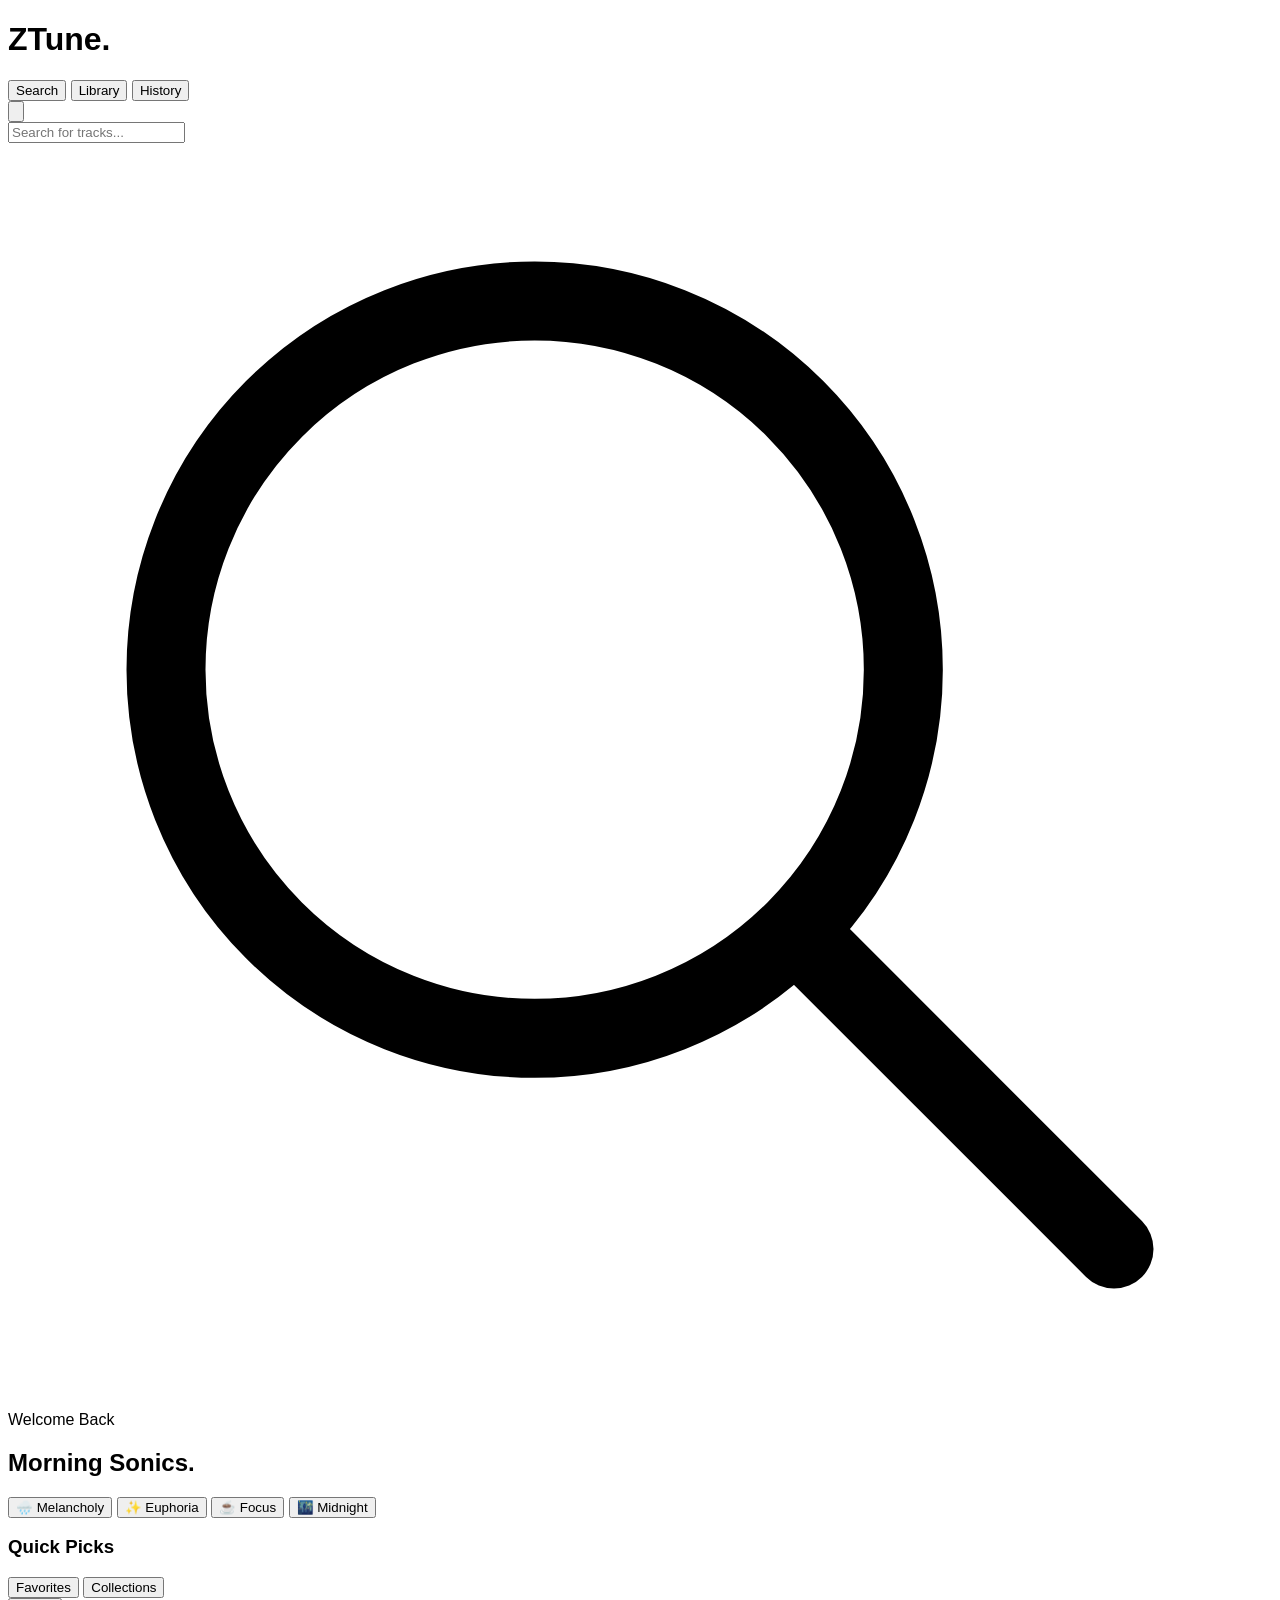
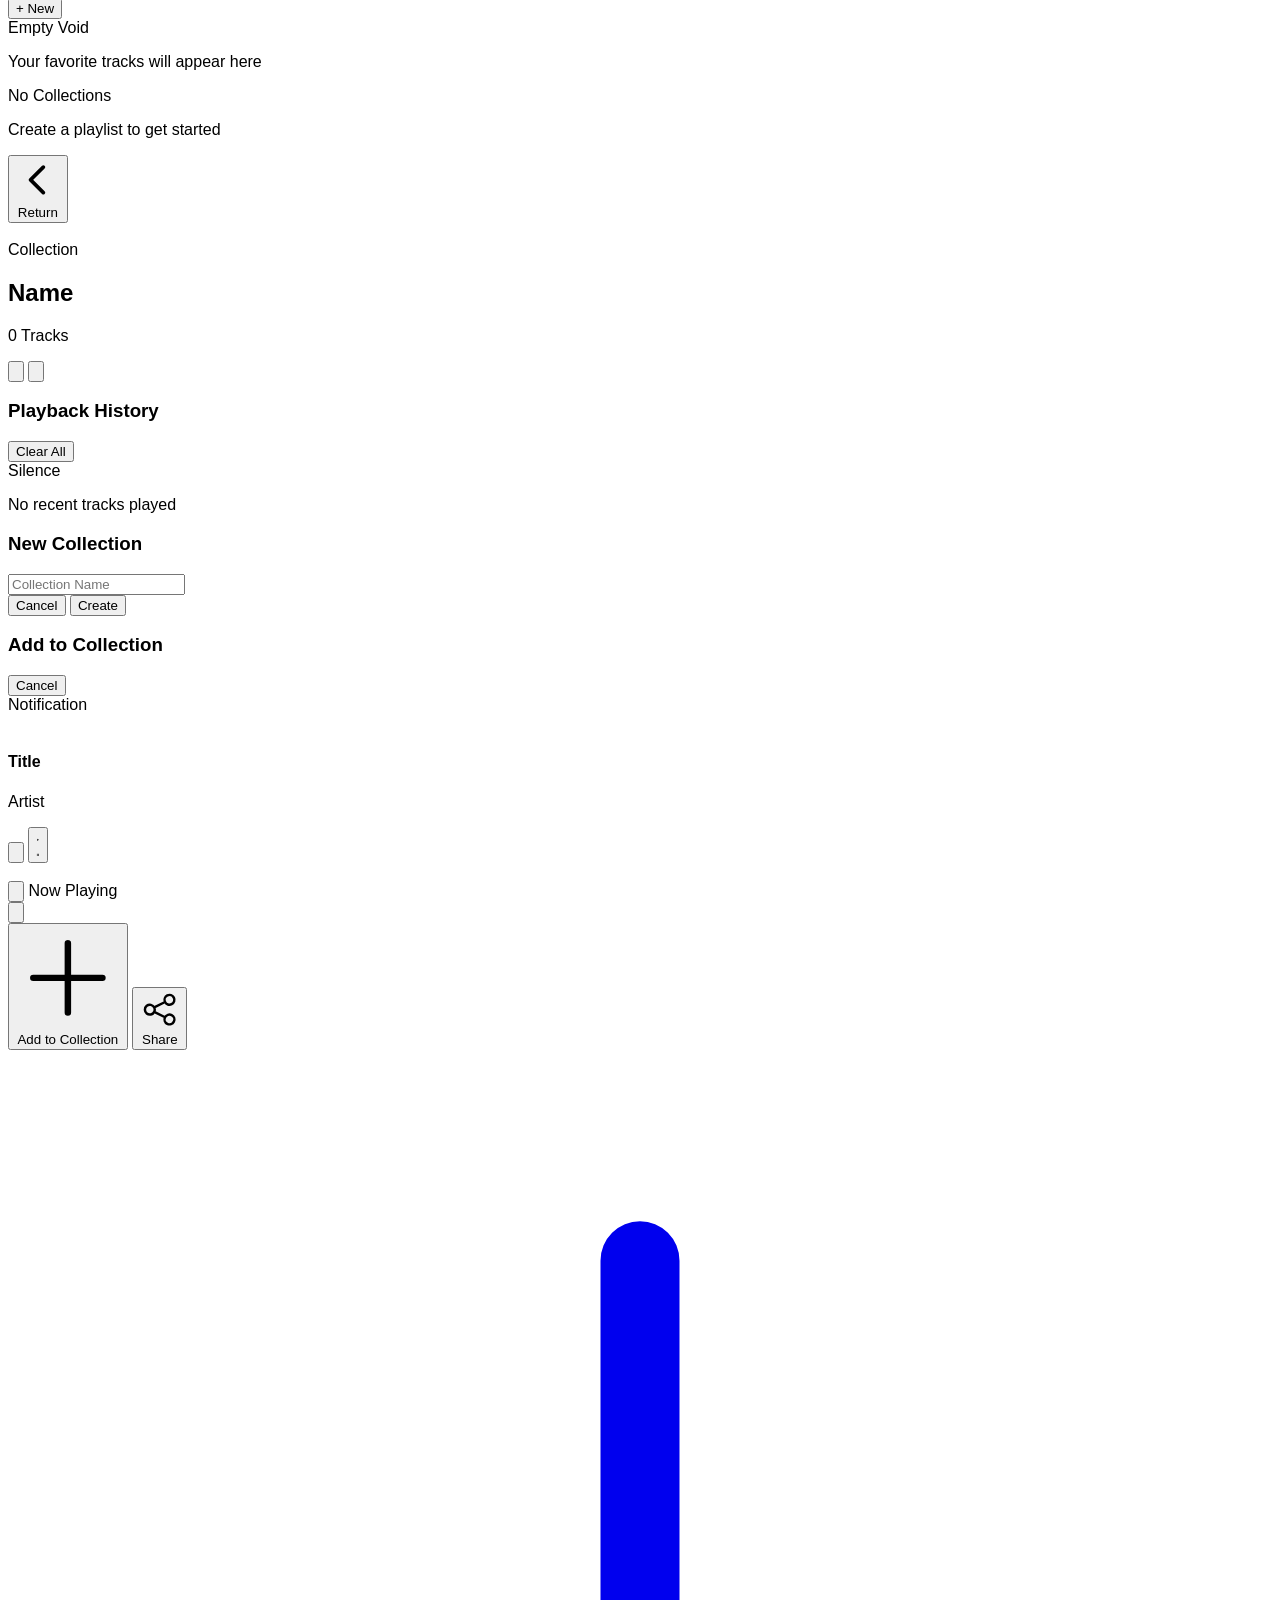
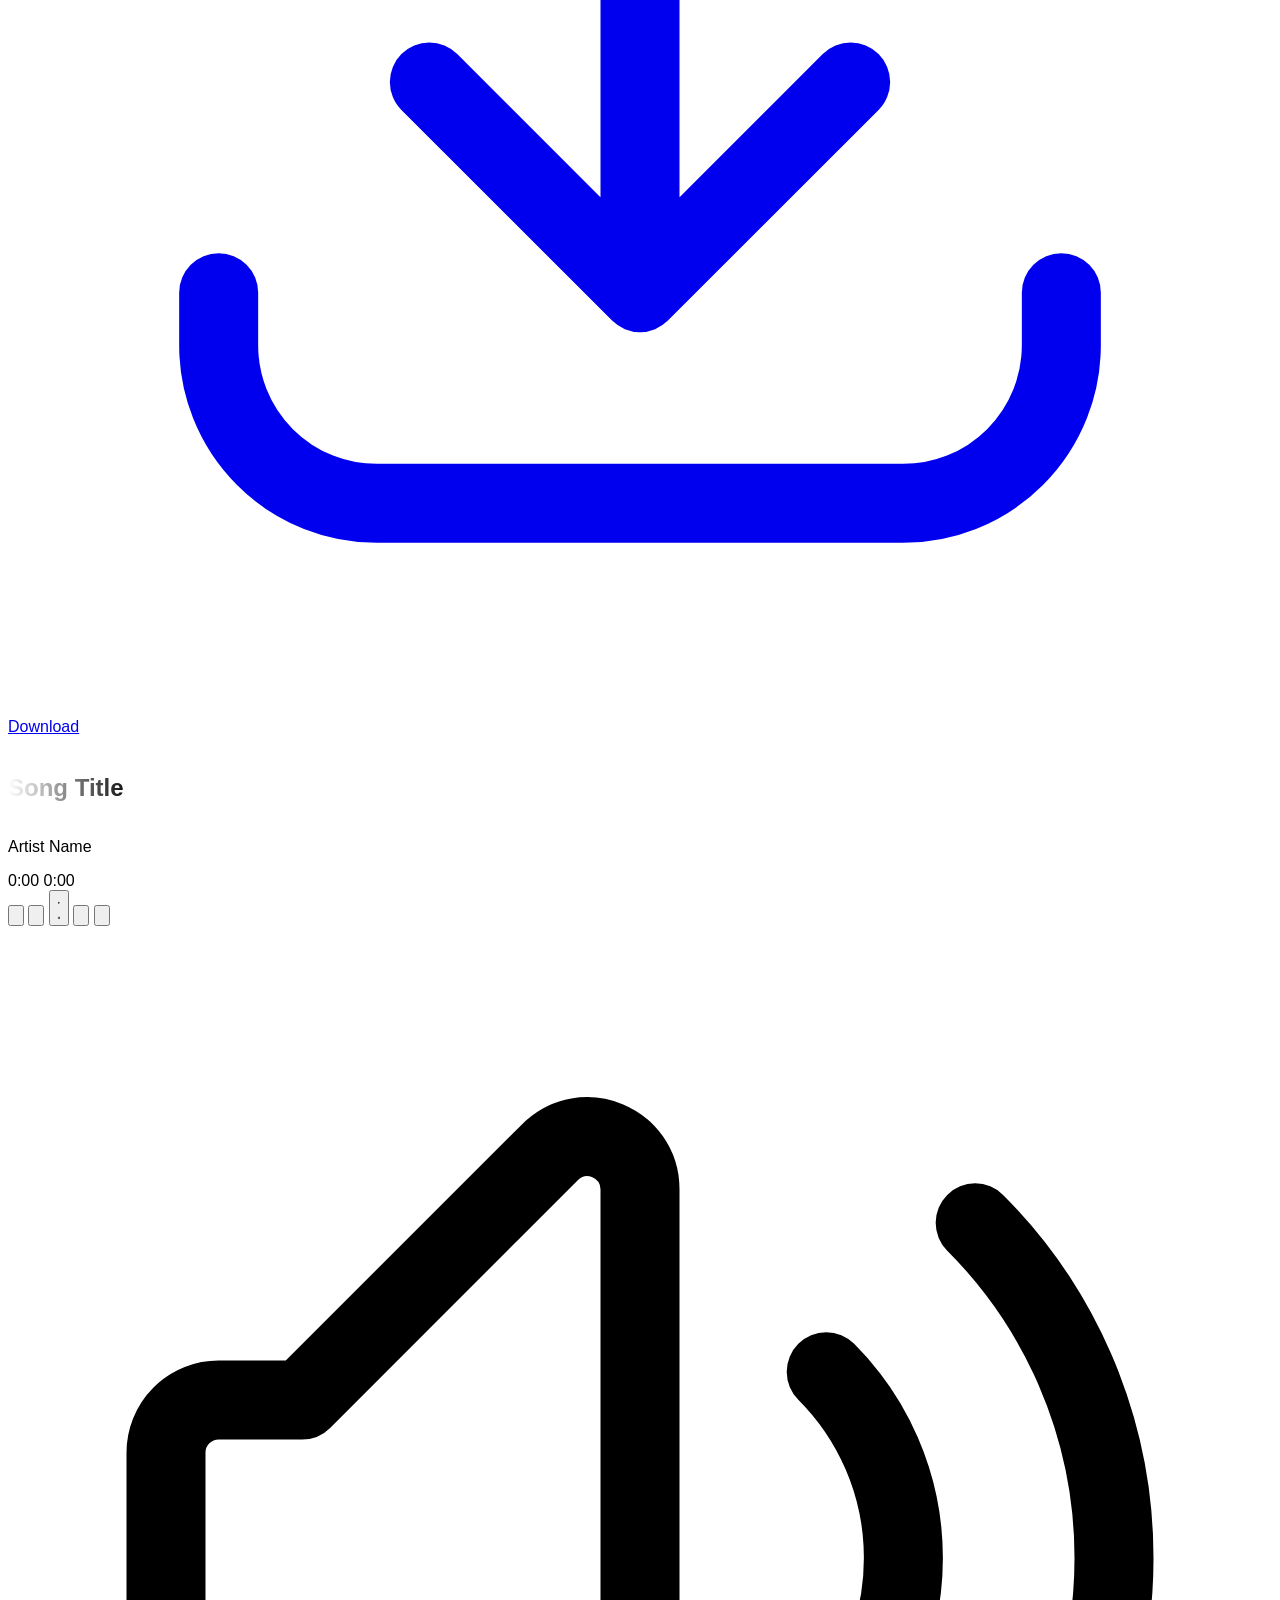
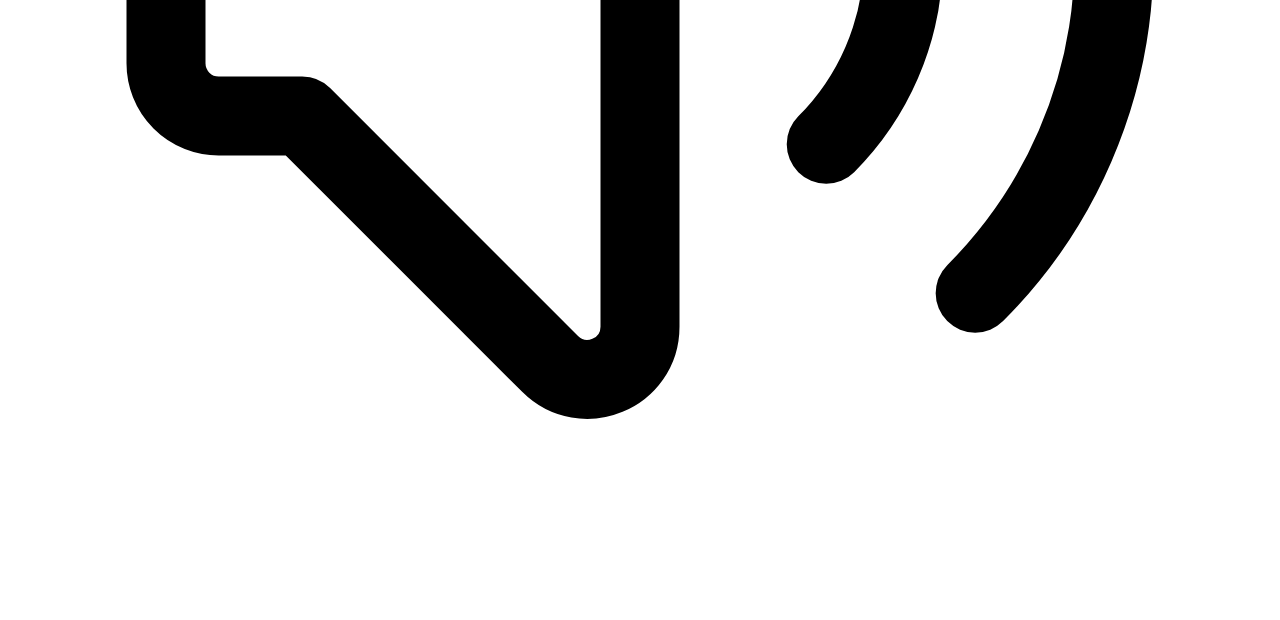
==== commit dabe06ad: "Update index.html" ====
--- a/index.html
+++ b/index.html
@@ -3,30 +3,37 @@
 <head>
     <meta charset="UTF-8">
     <meta name="viewport" content="width=device-width, initial-scale=1.0, maximum-scale=1.0, user-scalable=no">
-    <title>ZTune - Soft Luxury</title>
-
+    <title>ZTune - Luxury Edition</title>
+    
     <link rel="shortcut icon" href="https://files.catbox.moe/s248au.jpg" type="image/x-icon"/>
+    
+    <link rel="preconnect" href="https://fonts.googleapis.com">
+    <link rel="preconnect" href="https://fonts.gstatic.com" crossorigin>
+    <link href="https://fonts.googleapis.com/css2?family=Inter:wght@300;400;500;600&family=Playfair+Display:ital,wght@0,400;0,600;0,700;1,400&display=swap" rel="stylesheet">
+    
     <script src="https://cdn.tailwindcss.com"></script>
-    
-    <link href="https://fonts.googleapis.com/css2?family=Plus+Jakarta+Sans:wght@300;400;500;600&display=swap" rel="stylesheet">
-
     <script>
         tailwind.config = {
             darkMode: 'class',
             theme: {
                 extend: {
                     colors: {
-                        background: '#0a0a0c', /* Deep Charcoal, lebih soft dari hitam */
-                        surface: '#161618',
-                        soft: '#252529',
-                        primary: { 500: '#ffffff', 600: '#e0e0e0' } /* Aksen Putih/Silver Mewah */
+                        background: '#050505', 
+                        surface: '#0f0f0f',
+                        surfaceLight: '#1a1a1a',
+                        gold: { 
+                            400: '#D4AF37', 
+                            500: '#C5A028',
+                        },
+                        subtle: '#888888'
                     },
                     fontFamily: {
-                        sans: ['Plus Jakarta Sans', 'sans-serif'],
+                        sans: ['Inter', 'sans-serif'],
+                        serif: ['Playfair Display', 'serif'],
                     },
                     animation: {
-                        'fade-in': 'fadeIn 0.8s ease-out forwards',
-                        'slide-up': 'slideUp 0.6s cubic-bezier(0.2, 0.8, 0.2, 1) forwards',
+                        'fade-in': 'fadeIn 0.6s cubic-bezier(0.16, 1, 0.3, 1) forwards',
+                        'slide-up': 'slideUp 0.5s cubic-bezier(0.16, 1, 0.3, 1) forwards',
                     },
                     keyframes: {
                         fadeIn: { '0%': { opacity: '0' }, '100%': { opacity: '1' } },
@@ -36,291 +43,292 @@
             }
         }
     </script>
+
     <link rel="stylesheet" href="style.css">
 </head>
-<body class="bg-background text-white h-screen w-full overflow-hidden flex flex-col relative selection:bg-white selection:text-black">
-
-    <div class="fixed inset-0 pointer-events-none z-0">
-        <div class="absolute top-[-10%] left-[-10%] w-[500px] h-[500px] bg-white/5 rounded-full blur-[150px]"></div>
-        <div class="absolute bottom-[-10%] right-[-10%] w-[500px] h-[500px] bg-indigo-500/5 rounded-full blur-[150px]"></div>
-    </div>
-
-    <header id="main-header" class="fixed top-6 left-6 right-6 z-50 flex justify-between items-center transition-all duration-500">
-        
-        <div class="flex items-center gap-3 bg-surface/80 backdrop-blur-xl border border-white/5 px-4 py-3 rounded-full shadow-lg" id="traffic-light-container">
-            <button id="nav-btn-red" class="w-8 h-8 rounded-full bg-transparent hover:bg-white/10 flex items-center justify-center transition-all">
-                <svg class="w-4 h-4 text-gray-400" fill="none" stroke="currentColor" viewBox="0 0 24 24"><path stroke-linecap="round" stroke-linejoin="round" stroke-width="2" d="M15 19l-7-7 7-7"></path></svg>
-            </button>
-            <div id="nav-btn-yellow" class="hidden"></div> <button id="nav-btn-green" class="w-8 h-8 rounded-full bg-transparent hover:bg-white/10 flex items-center justify-center transition-all">
-                <svg class="w-4 h-4 text-gray-400" fill="none" stroke="currentColor" viewBox="0 0 24 24"><path stroke-linecap="round" stroke-linejoin="round" stroke-width="2" d="M9 5l7 7-7 7"></path></svg>
-            </button>
-        </div>
-
-        <div class="absolute left-1/2 transform -translate-x-1/2 flex bg-surface/50 rounded-full p-1.5 backdrop-blur-xl border border-white/5 shadow-2xl">
-            <button id="tab-search" class="nav-tab active">Search</button>
-            <button id="tab-library" class="nav-tab">Library</button>
-            <button id="tab-history" class="nav-tab">History</button>
-        </div>
-
-        <button id="search-toggle-btn" class="w-12 h-12 rounded-full bg-surface/80 backdrop-blur-xl border border-white/5 flex items-center justify-center text-gray-400 hover:text-white hover:bg-white/10 transition-all shadow-lg">
-            <svg class="w-5 h-5" fill="none" stroke="currentColor" viewBox="0 0 24 24"><path stroke-linecap="round" stroke-linejoin="round" stroke-width="2" d="M21 21l-6-6m2-5a7 7 0 11-14 0 7 7 0 0114 0z"></path></svg>
+<body class="bg-background text-white h-screen w-full overflow-hidden flex flex-col selection:bg-gold-400 selection:text-black">
+
+    <div class="fixed top-0 left-0 w-full h-full overflow-hidden -z-10 pointer-events-none">
+        <div class="absolute top-[-20%] left-[-10%] w-[600px] h-[600px] rounded-full bg-gold-400/5 blur-[120px]"></div>
+        <div class="absolute bottom-[-20%] right-[-10%] w-[500px] h-[500px] rounded-full bg-blue-900/10 blur-[100px]"></div>
+    </div>
+
+    <header id="main-header" class="fixed top-0 left-0 right-0 px-6 py-6 flex justify-between items-center z-50 transition-all duration-500">
+        <div class="flex items-center gap-4">
+            <h1 class="font-serif text-2xl font-bold tracking-wider text-white">ZTune<span class="text-gold-400">.</span></h1>
+        </div>
+
+        <nav class="absolute left-1/2 transform -translate-x-1/2 flex bg-white/5 border border-white/5 rounded-full p-1 backdrop-blur-md">
+            <button id="tab-search" class="nav-pill active">Search</button>
+            <button id="tab-library" class="nav-pill">Library</button>
+            <button id="tab-history" class="nav-pill">History</button>
+        </nav>
+
+        <button id="search-toggle-btn" class="p-2 rounded-full text-gray-400 hover:text-gold-400 transition-colors">
+            <svg class="w-5 h-5" fill="none" stroke="currentColor" viewBox="0 0 24 24"><path stroke-linecap="round" stroke-linejoin="round" stroke-width="1.5" d="M21 21l-6-6m2-5a7 7 0 11-14 0 7 7 0 0114 0z"></path></svg>
         </button>
     </header>
 
-    <main id="content-area" class="flex-1 w-full max-w-5xl mx-auto flex flex-col relative z-10 overflow-y-auto px-6 pb-28 pt-32 no-scrollbar scroll-smooth">
-
-        <div id="search-container" class="hidden w-full py-2 animate-slide-up shrink-0 mb-8">
+    <main id="content-area" class="flex-1 w-full max-w-7xl mx-auto flex flex-col relative z-10 overflow-y-auto px-4 md:px-8 pb-24 pt-28 no-scrollbar scroll-smooth">
+
+        <div id="search-container" class="hidden w-full py-6 animate-slide-up shrink-0">
             <form id="search-form" class="relative group w-full max-w-2xl mx-auto">
-                <input type="text" id="search-input" placeholder="Type to search..." 
-                    class="w-full pl-14 pr-6 py-4 bg-surface border border-white/5 focus:border-white/20 rounded-2xl text-lg text-white font-light placeholder-gray-600 focus:outline-none focus:ring-0 transition-all shadow-xl" autocomplete="off">
+                <input type="text" id="search-input" placeholder="Search for tracks..." 
+                    class="w-full pl-12 pr-4 py-4 bg-surface/50 backdrop-blur-xl border border-white/10 focus:border-gold-400/50 rounded-full text-lg text-white placeholder-gray-600 focus:outline-none focus:ring-0 transition-all shadow-2xl" autocomplete="off">
                 <div id="search-icon-wrapper" class="absolute left-5 top-1/2 transform -translate-y-1/2 text-gray-500">
-                    <svg class="w-5 h-5" fill="none" stroke="currentColor" viewBox="0 0 24 24"><path stroke-linecap="round" stroke-linejoin="round" stroke-width="2" d="M21 21l-6-6m2-5a7 7 0 11-14 0 7 7 0 0114 0z"></path></svg>
+                    <svg class="w-5 h-5" fill="none" stroke="currentColor" viewBox="0 0 24 24"><path stroke-linecap="round" stroke-linejoin="round" stroke-width="1.5" d="M21 21l-6-6m2-5a7 7 0 11-14 0 7 7 0 0114 0z"></path></svg>
                 </div>
             </form>
         </div>
 
         <div class="flex-1 mt-2 px-1 relative min-h-[500px]">
-
+            
             <div id="explore-area" class="animate-fade-in pb-10 transition-opacity duration-300">
-                <div id="greeting-container" class="mt-4 mb-12 text-center flex flex-col justify-center">
-                    <span class="text-gray-500 text-[10px] font-bold tracking-[0.4em] uppercase mb-4">Personal Audio</span>
-                    <h2 id="greeting-text" class="text-4xl md:text-5xl font-light text-white mb-2 tracking-wide">Pure Focus.</h2>
-                </div>
-
-                <div id="quick-picks-container" class="mb-12 hidden">
-                    <div class="flex items-center gap-2 mb-6 px-1 border-b border-white/5 pb-2">
-                        <h3 class="text-sm font-medium uppercase tracking-widest text-gray-400">Quick Picks</h3>
-                    </div>
+                <div id="greeting-container" class="mt-8 mb-12 text-center flex flex-col justify-center">
+                    <span class="text-gold-400 text-[10px] font-bold tracking-[0.4em] uppercase mb-4 animate-pulse">Welcome Back</span>
+                    <h2 id="greeting-text" class="font-serif text-4xl md:text-6xl text-white mb-2 tracking-tight">Sonic Luxury.</h2>
+                </div>
+
+                <div class="mb-12 max-w-5xl mx-auto">
+                    <div class="grid grid-cols-2 md:grid-cols-4 gap-4">
+                        <button onclick="triggerSearch('lagu galau estetik', this)" class="mood-card group">
+                            <span class="mood-icon text-2xl mb-2 block group-hover:scale-110 transition-transform duration-500">🌧️</span>
+                            <span class="font-serif text-lg text-gray-300 group-hover:text-gold-400 transition-colors">Melancholy</span>
+                        </button>
+                        <button onclick="triggerSearch('lagu happy chill', this)" class="mood-card group">
+                            <span class="mood-icon text-2xl mb-2 block group-hover:scale-110 transition-transform duration-500">✨</span>
+                            <span class="font-serif text-lg text-gray-300 group-hover:text-gold-400 transition-colors">Euphoria</span>
+                        </button>
+                        <button onclick="triggerSearch('lofi jazz study', this)" class="mood-card group">
+                            <span class="mood-icon text-2xl mb-2 block group-hover:scale-110 transition-transform duration-500">☕</span>
+                            <span class="font-serif text-lg text-gray-300 group-hover:text-gold-400 transition-colors">Focus</span>
+                        </button>
+                        <button onclick="triggerSearch('night drive playlist', this)" class="mood-card group">
+                            <span class="mood-icon text-2xl mb-2 block group-hover:scale-110 transition-transform duration-500">🌃</span>
+                            <span class="font-serif text-lg text-gray-300 group-hover:text-gold-400 transition-colors">Midnight</span>
+                        </button>
+                    </div>
+                </div>
+
+                <div id="quick-picks-container" class="hidden max-w-5xl mx-auto">
+                    <h3 class="font-serif text-2xl text-white mb-6">Quick Picks</h3>
                     <div id="quick-picks-list" class="grid grid-cols-2 md:grid-cols-4 lg:grid-cols-5 gap-6"></div>
                 </div>
-
-                <div class="mb-12">
-                    <h3 class="text-sm font-medium uppercase tracking-widest text-gray-400 mb-6 px-1">Atmosphere</h3>
-                    <div class="grid grid-cols-2 md:grid-cols-4 gap-4">
-                        <button onclick="triggerSearch('lagu galau estetik', this)" class="mood-card">
-                            <span class="mood-icon text-2xl opacity-80">🌧️</span>
-                            <span class="font-medium text-sm text-gray-300">Melancholy</span>
-                        </button>
-                        <button onclick="triggerSearch('lagu happy chill', this)" class="mood-card">
-                            <span class="mood-icon text-2xl opacity-80">⚡</span>
-                            <span class="font-medium text-sm text-gray-300">Energy</span>
-                        </button>
-                        <button onclick="triggerSearch('lagu chill santai', this)" class="mood-card">
-                            <span class="mood-icon text-2xl opacity-80">☕</span>
-                            <span class="font-medium text-sm text-gray-300">Chill</span>
-                        </button>
-                        <button onclick="triggerSearch('lofi study', this)" class="mood-card">
-                            <span class="mood-icon text-2xl opacity-80">🎧</span>
-                            <span class="font-medium text-sm text-gray-300">Focus</span>
-                        </button>
-                    </div>
-                </div>
-            </div>
-
-            <div id="message-area" class="text-center text-xs uppercase tracking-widest text-gray-500 py-10 transition-all hidden"></div>
+            </div>
+
+            <div id="message-area" class="text-center text-xs font-medium text-gray-500 py-10 transition-all hidden tracking-widest uppercase"></div>
 
             <div id="results-area" class="hidden grid grid-cols-2 md:grid-cols-3 lg:grid-cols-4 xl:grid-cols-5 gap-6 pb-24 animate-fade-in"></div>
 
             <div id="library-area" class="hidden pb-24 animate-fade-in w-full">
-                <div class="flex items-center gap-8 mb-8 px-2 border-b border-white/5 pb-4 justify-center">
-                    <button id="lib-tab-liked" class="text-lg font-light pb-2 transition-all border-b border-white text-white">Favorites</button>
-                    <button id="lib-tab-playlists" class="text-lg font-light text-gray-500 pb-2 hover:text-white transition-all border-b border-transparent">Collections</button>
-                </div>
-                
-                <div class="flex justify-end mb-4">
-                    <button id="btn-create-playlist" class="hidden text-xs bg-white text-black px-6 py-2 rounded-full hover:bg-gray-200 transition-all font-medium">
-                        + New Collection
+                <div class="flex items-center gap-8 mb-8 border-b border-white/5 pb-4 max-w-5xl mx-auto">
+                    <button id="lib-tab-liked" class="text-xl font-serif text-white border-b border-gold-400 pb-1 transition-all">Favorites</button>
+                    <button id="lib-tab-playlists" class="text-xl font-serif text-gray-500 hover:text-white transition-all pb-1">Collections</button>
+                    <div class="flex-1"></div>
+                    <button id="btn-create-playlist" class="hidden text-[10px] border border-white/10 hover:border-gold-400 hover:text-gold-400 px-4 py-2 rounded-full transition-all uppercase tracking-wider">
+                        + New
                     </button>
                 </div>
 
                 <div id="lib-content-liked" class="w-full">
                     <div id="library-list" class="grid grid-cols-2 md:grid-cols-3 lg:grid-cols-4 xl:grid-cols-5 gap-6"></div>
-                    <div id="empty-library-msg" class="hidden flex flex-col items-center justify-center mt-20 text-center w-full">
-                        <p class="text-gray-600 font-light text-sm">No favorites yet.</p>
+                    <div id="empty-library-msg" class="hidden flex flex-col items-center justify-center mt-20 text-center w-full opacity-50">
+                        <span class="font-serif text-2xl text-gray-600 mb-2">Empty Void</span>
+                        <p class="text-xs uppercase tracking-widest text-gray-700">Your favorite tracks will appear here</p>
                     </div>
                 </div>
 
                 <div id="lib-content-playlists" class="hidden w-full">
                     <div id="playlist-list" class="grid grid-cols-2 md:grid-cols-3 lg:grid-cols-4 xl:grid-cols-5 gap-6"></div>
-                    <div id="empty-playlist-msg" class="hidden flex flex-col items-center justify-center mt-20 text-center w-full">
-                        <p class="text-gray-600 font-light text-sm">No collections created.</p>
+                    <div id="empty-playlist-msg" class="hidden flex flex-col items-center justify-center mt-20 text-center w-full opacity-50">
+                        <span class="font-serif text-2xl text-gray-600 mb-2">No Collections</span>
+                        <p class="text-xs uppercase tracking-widest text-gray-700">Create a playlist to get started</p>
                     </div>
                 </div>
 
                 <div id="playlist-view" class="hidden w-full animate-fade-in absolute top-0 left-0 bg-background z-20 min-h-full pb-20">
-                     <div class="flex items-center mb-4 md:hidden pt-4 px-2">
-                         <button onclick="closePlaylistView()" class="text-gray-400 hover:text-white flex items-center gap-2 text-sm">
-                            <svg class="w-5 h-5" fill="none" stroke="currentColor" viewBox="0 0 24 24"><path stroke-linecap="round" stroke-linejoin="round" stroke-width="2" d="M15 19l-7-7 7-7"></path></svg>
-                            Back
+                     <div class="flex items-center mb-6 pt-4">
+                         <button onclick="closePlaylistView()" class="text-gray-400 hover:text-white flex items-center gap-2 text-xs uppercase tracking-widest transition-colors">
+                            <svg class="w-4 h-4" fill="none" stroke="currentColor" viewBox="0 0 24 24"><path stroke-linecap="round" stroke-linejoin="round" stroke-width="2" d="M15 19l-7-7 7-7"></path></svg>
+                            Return
                          </button>
                     </div>
 
-                    <div class="flex flex-col md:flex-row gap-8 mb-10 items-end px-2">
-                        <div class="relative w-48 h-48 rounded-2xl overflow-hidden bg-surface shadow-2xl shrink-0">
-                            <img id="view-pl-cover" src="" class="w-full h-full object-cover opacity-80">
-                        </div>
-                        <div class="flex flex-col justify-end h-full w-full">
-                            <span class="text-xs font-bold text-gray-500 uppercase tracking-widest mb-2">Collection</span>
-                            <h2 id="view-pl-name" class="text-4xl font-light text-white mb-2">Playlist Name</h2>
-                            <p id="view-pl-count" class="text-gray-500 text-sm mb-6">0 songs</p>
+                    <div class="flex flex-col md:flex-row gap-8 mb-12 items-end">
+                        <div class="relative w-48 h-48 md:w-64 md:h-64 shadow-2xl shrink-0 group">
+                            <img id="view-pl-cover" src="" class="w-full h-full object-cover shadow-[0_20px_50px_-12px_rgba(0,0,0,0.5)]">
+                            <div class="absolute inset-0 border border-white/10"></div>
+                        </div>
+                        <div class="flex flex-col justify-end h-full w-full pb-2">
+                            <span class="text-xs font-bold text-gold-400 uppercase tracking-[0.3em] mb-2">Collection</span>
+                            <h2 id="view-pl-name" class="font-serif text-4xl md:text-6xl text-white leading-none mb-4">Name</h2>
+                            <p id="view-pl-count" class="text-gray-400 text-sm font-medium mb-6">0 Tracks</p>
 
                             <div class="flex items-center gap-4">
-                                <button id="btn-play-playlist" class="w-12 h-12 bg-white text-black rounded-full flex items-center justify-center hover:scale-105 transition-transform shadow-lg shadow-white/10">
-                                    <svg class="w-5 h-5 ml-0.5" fill="currentColor" viewBox="0 0 24 24"><path d="M8 5v14l11-7z"/></svg>
+                                <button id="btn-play-playlist" class="w-14 h-14 bg-white text-black rounded-full flex items-center justify-center hover:bg-gold-400 transition-colors shadow-lg">
+                                    <svg class="w-6 h-6 ml-1" fill="currentColor" viewBox="0 0 24 24"><path d="M8 5v14l11-7z"/></svg>
                                 </button>
-                                <button id="btn-delete-playlist" class="w-12 h-12 border border-white/10 rounded-full flex items-center justify-center text-gray-400 hover:text-red-400 hover:border-red-400/30 transition-all">
-                                    <svg class="w-5 h-5" fill="none" stroke="currentColor" viewBox="0 0 24 24"><path stroke-linecap="round" stroke-linejoin="round" stroke-width="2" d="M19 7l-.867 12.142A2 2 0 0116.138 21H7.862a2 2 0 01-1.995-1.858L5 7m5 4v6m4-6v6m1-10V4a1 1 0 00-1-1h-4a1 1 0 00-1 1v3M4 7h16"></path></svg>
+                                <button id="btn-delete-playlist" class="w-14 h-14 border border-white/10 rounded-full flex items-center justify-center text-gray-400 hover:text-red-400 hover:border-red-400/30 transition-all">
+                                    <svg class="w-5 h-5" fill="none" stroke="currentColor" viewBox="0 0 24 24"><path stroke-linecap="round" stroke-linejoin="round" stroke-width="1.5" d="M19 7l-.867 12.142A2 2 0 0116.138 21H7.862a2 2 0 01-1.995-1.858L5 7m5 4v6m4-6v6m1-10V4a1 1 0 00-1-1h-4a1 1 0 00-1 1v3M4 7h16"></path></svg>
                                 </button>
                             </div>
                         </div>
                     </div>
-
                     <div id="view-pl-songs" class="grid grid-cols-2 md:grid-cols-3 lg:grid-cols-4 xl:grid-cols-5 gap-6"></div>
-                     <div id="empty-view-pl-msg" class="hidden flex flex-col items-center justify-center mt-10 text-center w-full">
-                        <p class="text-gray-600 text-sm">Collection is empty.</p>
-                    </div>
                 </div>
             </div>
 
             <div id="history-area" class="hidden pb-24 animate-fade-in">
-                <div class="flex items-center justify-between mb-8 px-2 border-b border-white/5 pb-4">
-                    <h3 class="text-sm font-medium uppercase tracking-widest text-white">Playback History</h3>
-                    <button onclick="clearHistory()" class="text-xs text-gray-500 hover:text-white uppercase tracking-widest transition-colors">Clear</button>
+                <div class="flex items-center justify-between mb-8 px-2 max-w-5xl mx-auto border-b border-white/5 pb-4">
+                    <h3 class="font-serif text-2xl text-white">Playback History</h3>
+                    <button onclick="clearHistory()" class="text-[10px] text-gray-500 hover:text-white font-bold uppercase tracking-[0.2em] transition-colors">Clear All</button>
                 </div>
                 <div id="history-list" class="grid grid-cols-2 md:grid-cols-3 lg:grid-cols-4 xl:grid-cols-5 gap-6"></div>
-                <div id="empty-history-msg" class="hidden flex flex-col items-center justify-center mt-20 text-center w-full">
-                    <p class="text-gray-600 text-sm font-light">No history yet.</p>
+                <div id="empty-history-msg" class="hidden flex flex-col items-center justify-center mt-20 text-center w-full opacity-50">
+                    <span class="font-serif text-2xl text-gray-600 mb-2">Silence</span>
+                    <p class="text-xs uppercase tracking-widest text-gray-700">No recent tracks played</p>
                 </div>
             </div>
         </div>
     </main>
 
     <div id="playlist-modal" class="fixed inset-0 z-[80] bg-black/80 backdrop-blur-md hidden flex items-center justify-center animate-fade-in">
-        <div class="bg-surface border border-white/10 p-8 rounded-3xl w-96 transform scale-100 transition-all shadow-2xl">
-            <h3 class="text-lg font-light mb-6 text-white text-center">New Collection</h3>
-            <input id="playlist-name-input" type="text" placeholder="Name..." class="w-full bg-soft border-none rounded-xl px-4 py-4 text-white focus:outline-none focus:ring-1 focus:ring-white/20 transition-colors mb-6 text-center placeholder-gray-600">
-            <div class="flex justify-center gap-4">
-                <button id="close-playlist-modal" class="px-6 py-2 text-sm text-gray-500 hover:text-white transition-colors">Cancel</button>
-                <button id="save-playlist-btn" class="px-6 py-2 text-sm bg-white text-black font-medium rounded-full hover:scale-105 transition-transform">Create</button>
+        <div class="bg-surface border border-white/10 p-8 w-96 transform scale-100 transition-all shadow-2xl">
+            <h3 class="font-serif text-2xl text-white mb-6">New Collection</h3>
+            <input id="playlist-name-input" type="text" placeholder="Collection Name" class="w-full bg-transparent border-b border-white/20 px-0 py-3 text-white focus:outline-none focus:border-gold-400 transition-colors mb-8 text-lg placeholder-gray-600">
+            <div class="flex justify-end gap-6">
+                <button id="close-playlist-modal" class="text-xs uppercase tracking-widest text-gray-500 hover:text-white transition-colors">Cancel</button>
+                <button id="save-playlist-btn" class="text-xs uppercase tracking-widest text-gold-400 hover:text-white transition-colors font-bold">Create</button>
             </div>
         </div>
     </div>
 
     <div id="add-to-playlist-modal" class="fixed inset-0 z-[90] bg-black/80 backdrop-blur-md hidden flex items-center justify-center animate-fade-in">
-        <div class="bg-surface border border-white/10 p-6 rounded-3xl w-80 max-h-[70vh] flex flex-col shadow-2xl">
-            <h3 class="text-md font-light mb-4 text-white text-center">Save to Collection</h3>
-            <div id="select-playlist-list" class="flex flex-col gap-2 overflow-y-auto min-h-[100px] mb-4 pr-1"></div>
-            <button id="close-select-modal" class="w-full py-3 text-sm text-gray-500 hover:text-white border-t border-white/5 transition-colors">Cancel</button>
-        </div>
-    </div>
-
-    <div id="toast" class="fixed bottom-28 left-1/2 transform -translate-x-1/2 bg-white/10 backdrop-blur-xl border border-white/5 text-white px-8 py-3 rounded-full shadow-2xl font-light text-sm hidden z-[100] items-center gap-3 animate-slide-up">
-        <span class="w-2 h-2 rounded-full bg-white"></span>
+        <div class="bg-surface border border-white/10 p-6 w-80 max-h-[70vh] flex flex-col shadow-2xl">
+            <h3 class="font-serif text-lg text-white mb-6 text-center">Add to Collection</h3>
+            <div id="select-playlist-list" class="flex flex-col gap-1 overflow-y-auto min-h-[100px] mb-6 pr-1 custom-scrollbar"></div>
+            <button id="close-select-modal" class="w-full py-3 text-xs uppercase tracking-widest text-gray-500 hover:text-white border-t border-white/10 transition-colors">Cancel</button>
+        </div>
+    </div>
+
+    <div id="toast" class="fixed top-24 left-1/2 transform -translate-x-1/2 bg-white/5 backdrop-blur-xl border border-white/10 text-white px-6 py-3 rounded-full shadow-2xl text-xs font-bold tracking-widest uppercase hidden z-[100] items-center gap-3">
+        <span class="w-2 h-2 rounded-full bg-gold-400"></span>
         <span id="toast-msg">Notification</span>
     </div>
 
-    <div id="mini-player" class="fixed bottom-6 left-6 right-6 z-50 bg-surface/90 backdrop-blur-2xl border border-white/10 rounded-2xl p-4 flex items-center justify-between shadow-2xl transform translate-y-[150%] transition-transform duration-500 cursor-pointer hidden">
-        <div class="flex items-center gap-4 overflow-hidden flex-1">
-            <div class="w-12 h-12 rounded-xl overflow-hidden bg-gray-800 shrink-0 shadow-lg">
-                <img id="mini-cover" src="" class="w-full h-full object-cover opacity-90">
+    <div id="mini-player" class="fixed bottom-6 left-6 right-6 z-50 bg-surface/80 backdrop-blur-xl border border-white/10 p-4 flex items-center justify-between shadow-2xl transform translate-y-[150%] transition-transform duration-500 cursor-pointer hidden max-w-4xl mx-auto rounded-full group hover:border-white/20">
+        <div class="flex items-center gap-4 overflow-hidden flex-1 pl-2">
+            <div class="w-10 h-10 rounded-full overflow-hidden relative">
+                <img id="mini-cover" src="" class="w-full h-full object-cover opacity-80 group-hover:opacity-100 transition-opacity">
+                <div class="absolute inset-0 bg-black/10"></div>
             </div>
             <div class="flex flex-col overflow-hidden w-full pr-4">
-                <h4 id="mini-title" class="text-sm font-medium text-white truncate">Title</h4>
-                <p id="mini-artist" class="text-xs text-gray-400 truncate">Artist</p>
-            </div>
-        </div>
-        <div class="flex items-center gap-5 pr-2">
+                <h4 id="mini-title" class="text-sm font-medium text-white truncate font-serif tracking-wide">Title</h4>
+                <p id="mini-artist" class="text-[10px] text-gray-400 truncate uppercase tracking-widest">Artist</p>
+            </div>
+        </div>
+        <div class="flex items-center gap-6 pr-4">
             <button id="mini-like-btn" class="text-gray-500 hover:text-white transition-colors focus:outline-none">
                 <svg class="w-5 h-5" fill="currentColor" viewBox="0 0 24 24"><path d="M12 21.35l-1.45-1.32C5.4 15.36 2 12.28 2 8.5 2 5.42 4.42 3 7.5 3c1.74 0 3.41.81 4.5 2.09C13.09 3.81 14.76 3 16.5 3 19.58 3 22 5.42 22 8.5c0 3.78-3.4 6.86-8.55 11.54L12 21.35z"/></svg>
             </button>
-            <button id="mini-play-btn" class="text-white hover:text-gray-300 focus:outline-none p-1">
+            <button id="mini-play-btn" class="text-white hover:text-gold-400 focus:outline-none transition-colors">
                 <svg id="mini-play-icon" class="w-8 h-8" fill="currentColor" viewBox="0 0 24 24"><path d="M8 5v14l11-7z"/></svg>
                 <svg id="mini-pause-icon" class="w-8 h-8 hidden" fill="currentColor" viewBox="0 0 24 24"><path d="M6 19h4V5H6v14zm8-14v14h4V5h-4z"/></svg>
             </button>
         </div>
     </div>
 
-    <div id="player-overlay" class="fixed inset-0 z-[60] bg-[#0a0a0c] flex flex-col transition-transform duration-700 ease-[cubic-bezier(0.8,0,0.2,1)] translate-y-[100%]">
-        <div class="absolute inset-0 z-0 overflow-hidden opacity-40 pointer-events-none">
-            <img id="player-bg-image" src="" class="w-full h-full object-cover blur-[80px] scale-110">
-            <div class="absolute inset-0 bg-[#0a0a0c]/80"></div>
+    <div id="player-overlay" class="fixed inset-0 z-[60] bg-[#050505] flex flex-col transition-transform duration-700 ease-[cubic-bezier(0.7,0,0.3,1)] translate-y-[100%]">
+        
+        <div class="absolute inset-0 z-0 overflow-hidden pointer-events-none">
+            <img id="player-bg-image" src="" class="w-full h-full object-cover blur-[80px] scale-125 opacity-30 transition-opacity duration-1000">
+            <div class="absolute inset-0 bg-gradient-to-b from-[#050505] via-transparent to-[#050505]"></div>
+            <div class="absolute inset-0 bg-black/40"></div>
         </div>
 
         <div class="relative z-20 w-full px-8 py-8 flex justify-between items-center">
-            <button id="close-player-btn" class="p-3 rounded-full bg-transparent hover:bg-white/5 transition-all group">
-                <svg class="w-6 h-6 text-gray-400 group-hover:text-white" fill="none" stroke="currentColor" viewBox="0 0 24 24"><path stroke-linecap="round" stroke-linejoin="round" stroke-width="2" d="M19 9l-7 7-7-7"></path></svg>
+            <button id="close-player-btn" class="p-2 rounded-full hover:bg-white/5 transition-all group">
+                <svg class="w-6 h-6 text-gray-400 group-hover:text-white" fill="none" stroke="currentColor" viewBox="0 0 24 24"><path stroke-linecap="round" stroke-linejoin="round" stroke-width="1.5" d="M19 9l-7 7-7-7"></path></svg>
             </button>
-            <span class="text-[10px] font-bold tracking-[0.3em] uppercase text-gray-500">Now Playing</span>
+            <span class="text-[10px] font-bold tracking-[0.3em] uppercase text-gold-400/80">Now Playing</span>
 
             <div class="relative">
-                <button id="options-btn" class="p-3 rounded-full hover:bg-white/5 transition-all text-gray-400">
-                    <svg class="w-6 h-6" fill="none" stroke="currentColor" viewBox="0 0 24 24"><path stroke-linecap="round" stroke-linejoin="round" stroke-width="2" d="M5 12h.01M12 12h.01M19 12h.01M6 12a1 1 0 11-2 0 1 1 0 012 0zm7 0a1 1 0 11-2 0 1 1 0 012 0zm7 0a1 1 0 11-2 0 1 1 0 012 0z"></path></svg>
+                <button id="options-btn" class="p-2 rounded-full hover:bg-white/5 transition-all text-gray-400 hover:text-white">
+                    <svg class="w-6 h-6" fill="none" stroke="currentColor" viewBox="0 0 24 24"><path stroke-linecap="round" stroke-linejoin="round" stroke-width="1.5" d="M5 12h.01M12 12h.01M19 12h.01M6 12a1 1 0 11-2 0 1 1 0 012 0zm7 0a1 1 0 11-2 0 1 1 0 012 0zm7 0a1 1 0 11-2 0 1 1 0 012 0z"></path></svg>
                 </button>
-                <div id="options-menu" class="absolute right-0 top-full mt-2 w-56 bg-surface/90 backdrop-blur-xl border border-white/10 rounded-2xl p-2 flex flex-col gap-1 hidden origin-top-right animate-menu-open z-[70] shadow-2xl">
-                    <button id="menu-add-playlist-btn" class="w-full text-left px-4 py-3 rounded-xl hover:bg-white/5 text-sm text-gray-300 flex items-center gap-3 transition-colors">
+                <div id="options-menu" class="absolute right-0 top-full mt-2 w-56 bg-[#121212] border border-white/10 rounded-sm p-1 flex flex-col hidden origin-top-right animate-menu-open z-[70] shadow-2xl">
+                    <button id="menu-add-playlist-btn" class="w-full text-left px-4 py-3 text-xs uppercase tracking-wider text-gray-300 hover:bg-white/5 hover:text-white transition-colors flex items-center gap-3">
+                        <svg class="w-4 h-4" fill="none" stroke="currentColor" viewBox="0 0 24 24"><path stroke-linecap="round" stroke-linejoin="round" stroke-width="1.5" d="M12 4v16m8-8H4"></path></svg>
                         Add to Collection
                     </button>
-                    <button id="menu-share-btn" class="w-full text-left px-4 py-3 rounded-xl hover:bg-white/5 text-sm text-gray-300 flex items-center gap-3 transition-colors">
-                        Share Song
+                    <button id="menu-share-btn" class="w-full text-left px-4 py-3 text-xs uppercase tracking-wider text-gray-300 hover:bg-white/5 hover:text-white transition-colors flex items-center gap-3">
+                        <svg class="w-4 h-4" fill="none" stroke="currentColor" viewBox="0 0 24 24"><path stroke-linecap="round" stroke-linejoin="round" stroke-width="1.5" d="M8.684 13.342C8.886 12.938 9 12.482 9 12c0-.482-.114-.938-.316-1.342m0 2.684a3 3 0 110-2.684m0 2.684l6.632 3.316m-6.632-6l6.632-3.316m0 0a3 3 0 105.367-2.684 3 3 0 00-5.367 2.684zm0 9.316a3 3 0 105.368 2.684 3 3 0 00-5.368-2.684z"></path></svg>
+                        Share
                     </button>
-                    <a id="menu-download-btn" href="#" download class="w-full text-left px-4 py-3 rounded-xl hover:bg-white/5 text-sm text-gray-300 flex items-center gap-3 transition-colors">
+                    <a id="menu-download-btn" href="#" download class="w-full text-left px-4 py-3 text-xs uppercase tracking-wider text-gray-300 hover:bg-white/5 hover:text-white transition-colors flex items-center gap-3">
+                        <svg class="w-4 h-4" fill="none" stroke="currentColor" viewBox="0 0 24 24"><path stroke-linecap="round" stroke-linejoin="round" stroke-width="1.5" d="M4 16v1a3 3 0 003 3h10a3 3 0 003-3v-1m-4-4l-4 4m0 0l-4-4m4 4V4"></path></svg>
                         Download
                     </a>
                 </div>
             </div>
         </div>
 
-        <div class="relative z-10 flex-1 flex flex-col items-center justify-center w-full max-w-4xl mx-auto px-8 pb-10">
-            <div class="flex flex-col md:flex-row items-center w-full gap-10 md:gap-16">
-                <div class="w-full md:w-1/2 flex justify-center">
-                    <div class="relative w-[70vw] h-[70vw] max-w-[320px] max-h-[320px] md:w-[400px] md:h-[400px]">
-                        <img id="player-cover" src="" class="relative w-full h-full object-cover rounded-[2rem] shadow-[0_40px_60px_-20px_rgba(0,0,0,0.5)] z-10">
-                    </div>
-                </div>
-
-                <div class="w-full md:w-1/2 flex flex-col justify-center mt-6 md:mt-0">
-                    <div class="text-center md:text-left mb-8 overflow-hidden w-full">
+        <div class="relative z-10 flex-1 flex flex-col items-center justify-center w-full max-w-6xl mx-auto px-6 pb-10">
+            <div class="flex flex-col md:flex-row items-center w-full gap-12 md:gap-24">
+                
+                <div class="w-full md:w-1/2 flex justify-center perspective-1000">
+                    <div class="relative w-[75vw] h-[75vw] max-w-[350px] max-h-[350px] md:w-[450px] md:h-[450px]">
+                        <img id="player-cover" src="" class="relative w-full h-full object-cover shadow-[0_30px_60px_-15px_rgba(0,0,0,0.6)] z-10 transform transition-transform duration-700 hover:scale-[1.02]">
+                        <div class="absolute inset-0 border border-white/10 z-20 pointer-events-none"></div>
+                    </div>
+                </div>
+
+                <div class="w-full md:w-1/2 flex flex-col justify-center mt-8 md:mt-0">
+                    <div class="text-center md:text-left mb-10 overflow-hidden w-full">
                         <div id="marquee-wrapper" class="marquee-container w-full">
-                            <h2 id="player-title" class="text-3xl md:text-4xl font-light text-white leading-tight mb-2 marquee-content w-max">Song Title</h2>
-                        </div>
-                        <p id="player-artist" class="text-lg text-gray-500 font-normal truncate">Artist Name</p>
+                            <h2 id="player-title" class="font-serif text-3xl md:text-5xl text-white leading-tight mb-3 marquee-content w-max">Song Title</h2>
+                        </div>
+                        <p id="player-artist" class="text-sm text-gold-400 font-bold tracking-[0.2em] uppercase truncate">Artist Name</p>
                     </div>
 
                     <div class="w-full mb-10 group">
                         <div class="relative cursor-pointer h-2 flex items-center" id="progress-container">
-                            <div class="w-full h-1 bg-white/10 rounded-full overflow-hidden">
-                                <div id="progress-fill" class="h-full bg-white w-0 rounded-full relative shadow-[0_0_15px_rgba(255,255,255,0.5)]"></div>
+                            <div class="w-full h-[2px] bg-white/10 overflow-hidden group-hover:h-[4px] transition-all">
+                                <div id="progress-fill" class="h-full bg-white w-0 relative shadow-[0_0_15px_rgba(255,255,255,0.8)]">
+                                    <div class="absolute right-0 top-1/2 transform -translate-y-1/2 w-3 h-3 bg-white rounded-full opacity-0 group-hover:opacity-100 transition-opacity shadow-lg"></div>
+                                </div>
                             </div>
                         </div>
-                        <div class="flex justify-between mt-3 text-xs font-medium text-gray-500 font-mono tracking-widest">
+                        <div class="flex justify-between mt-3 text-[10px] font-mono text-gray-500 tracking-wider">
                             <span id="current-time">0:00</span>
                             <span id="duration">0:00</span>
                         </div>
                     </div>
 
-                    <div class="flex items-center justify-center md:justify-start gap-10 mb-10">
+                    <div class="flex items-center justify-center md:justify-start gap-10 mb-12">
                         <button id="loop-btn" class="text-gray-600 hover:text-white transition-colors relative">
-                            <svg class="w-5 h-5" fill="none" stroke="currentColor" viewBox="0 0 24 24"><path stroke-linecap="round" stroke-linejoin="round" stroke-width="2" d="M4 4v5h.582m15.356 2A8.001 8.001 0 004.582 9m0 0H9m11 11v-5h-.581m0 0a8.003 8.003 0 01-15.357-2m15.357 2H15"></path></svg>
-                            <div id="loop-dot" class="absolute -top-1 -right-1 w-1.5 h-1.5 bg-white rounded-full hidden"></div>
-                        </button>
-                        <button id="prev-btn" class="text-gray-400 hover:text-white transition-colors">
+                            <svg class="w-5 h-5" fill="none" stroke="currentColor" viewBox="0 0 24 24"><path stroke-linecap="round" stroke-linejoin="round" stroke-width="1.5" d="M4 4v5h.582m15.356 2A8.001 8.001 0 004.582 9m0 0H9m11 11v-5h-.581m0 0a8.003 8.003 0 01-15.357-2m15.357 2H15"></path></svg>
+                            <div id="loop-dot" class="absolute -bottom-2 left-1/2 transform -translate-x-1/2 w-1 h-1 bg-gold-400 rounded-full hidden"></div>
+                        </button>
+                        <button id="prev-btn" class="text-gray-400 hover:text-white transition-colors hover:scale-110 transform duration-300">
                              <svg class="w-8 h-8" fill="currentColor" viewBox="0 0 24 24"><path d="M6 6h2v12H6zm3.5 6l8.5 6V6z"/></svg>
                         </button>
-                        <button id="play-pause-btn" class="w-20 h-20 bg-white text-black rounded-full flex items-center justify-center hover:scale-105 active:scale-95 transition-all duration-300 shadow-2xl">
+                        <button id="play-pause-btn" class="w-20 h-20 bg-white text-black rounded-full flex items-center justify-center hover:bg-gold-400 hover:scale-105 active:scale-95 transition-all duration-500 shadow-[0_0_40px_rgba(255,255,255,0.1)]">
                             <svg id="play-icon" class="w-8 h-8 ml-1" fill="currentColor" viewBox="0 0 24 24"><path d="M8 5v14l11-7z"/></svg>
                             <svg id="pause-icon" class="w-8 h-8 hidden" fill="currentColor" viewBox="0 0 24 24"><path d="M6 19h4V5H6v14zm8-14v14h4V5h-4z"/></svg>
                         </button>
-                        <button id="next-btn" class="text-gray-400 hover:text-white transition-colors">
+                        <button id="next-btn" class="text-gray-400 hover:text-white transition-colors hover:scale-110 transform duration-300">
                             <svg class="w-8 h-8" fill="currentColor" viewBox="0 0 24 24"><path d="M6 18l8.5-6L6 6v12zM16 6v12h2V6h-2z"/></svg>
                         </button>
-                        <button id="full-like-btn" class="text-gray-400 hover:text-white transition-colors">
+
+                        <button id="full-like-btn" class="text-gray-600 hover:text-white transition-colors">
                             <svg class="w-6 h-6" fill="currentColor" viewBox="0 0 24 24"><path d="M12 21.35l-1.45-1.32C5.4 15.36 2 12.28 2 8.5 2 5.42 4.42 3 7.5 3c1.74 0 3.41.81 4.5 2.09C13.09 3.81 14.76 3 16.5 3 19.58 3 22 5.42 22 8.5c0 3.78-3.4 6.86-8.55 11.54L12 21.35z"/></svg>
                         </button>
                     </div>
 
-                    <div class="flex items-center gap-3 w-full max-w-[200px] mx-auto md:mx-0 opacity-50 hover:opacity-100 transition-opacity">
-                        <svg class="w-4 h-4 text-gray-300" fill="none" stroke="currentColor" viewBox="0 0 24 24"><path stroke-linecap="round" stroke-linejoin="round" stroke-width="2" d="M15.536 8.464a5 5 0 010 7.072m2.828-9.9a9 9 0 010 12.728M5.586 15H4a1 1 0 01-1-1v-4a1 1 0 011-1h1.586l4.707-4.707C10.923 3.663 12 4.109 12 5v14c0 .891-1.077 1.337-1.707.707L5.586 15z"></path></svg>
-                        <input id="volume-slider" type="range" min="0" max="1" step="0.01" value="0.75" class="w-full accent-white">
+                    <div class="flex items-center gap-4 w-full max-w-[200px] mx-auto md:mx-0 opacity-50 hover:opacity-100 transition-opacity">
+                        <svg class="w-4 h-4 text-gray-400" fill="none" stroke="currentColor" viewBox="0 0 24 24"><path stroke-linecap="round" stroke-linejoin="round" stroke-width="1.5" d="M15.536 8.464a5 5 0 010 7.072m2.828-9.9a9 9 0 010 12.728M5.586 15H4a1 1 0 01-1-1v-4a1 1 0 011-1h1.586l4.707-4.707C10.923 3.663 12 4.109 12 5v14c0 .891-1.077 1.337-1.707.707L5.586 15z"></path></svg>
+                        <input id="volume-slider" type="range" min="0" max="1" step="0.01" value="0.75" class="w-full accent-white h-1 bg-white/10 rounded-lg appearance-none cursor-pointer">
                     </div>
                 </div>
             </div>
@@ -328,7 +336,6 @@
     </div>
 
     <audio id="audio-player" class="hidden"></audio>
-
     <script src="script.js"></script>
 </body>
 </html>
--- a/style.css
+++ b/style.css
@@ -1,71 +1,60 @@
-/* Clean Luxury Style Overrides */
+/* SOFT LUXURY THEME */
 
-body {
-    -webkit-tap-highlight-color: transparent;
-    touch-action: pan-y;
-}
+body { font-family: 'Plus Jakarta Sans', sans-serif; -webkit-tap-highlight-color: transparent; touch-action: pan-y; }
 
-/* Custom Scrollbar */
+/* Custom Scrollbar - Sangat tipis dan halus */
+* { scrollbar-width: thin; scrollbar-color: rgba(255,255,255,0.1) transparent; }
+::-webkit-scrollbar { width: 3px; height: 3px; }
+::-webkit-scrollbar-thumb { background: rgba(255,255,255,0.1); border-radius: 10px; }
+*:hover::-webkit-scrollbar-thumb { background: rgba(255,255,255,0.3); }
+
+/* Remove default scrollbar in some areas */
 .no-scrollbar::-webkit-scrollbar { display: none; }
-* { scrollbar-width: thin; scrollbar-color: rgba(255,255,255,0.1) transparent; }
-::-webkit-scrollbar { width: 4px; height: 4px; }
-::-webkit-scrollbar-thumb { background: rgba(255,255,255,0.1); border-radius: 10px; transition: background 0.3s; }
-*:hover::-webkit-scrollbar-thumb { background: rgba(212, 175, 55, 0.5); /* Gold hover */ }
 
-/* Range Inputs */
+/* Range Slider - Minimalis */
 input[type=range] { -webkit-appearance: none; background: transparent; }
 input[type=range]::-webkit-slider-thumb { 
     -webkit-appearance: none; 
-    height: 12px; 
-    width: 12px; 
+    height: 10px; width: 10px; 
     border-radius: 50%; 
     background: #fff; 
-    margin-top: -4px; 
+    margin-top: -3px; 
     cursor: pointer; 
     box-shadow: 0 0 10px rgba(255,255,255,0.5);
 }
-input[type=range]::-webkit-slider-runnable-track { 
-    width: 100%; 
-    height: 4px; 
-    cursor: pointer; 
-    background: rgba(255,255,255,0.1); 
-    border-radius: 9999px; 
-}
+input[type=range]::-webkit-slider-runnable-track { width: 100%; height: 4px; cursor: pointer; background: rgba(255,255,255,0.1); border-radius: 9999px; }
 
-/* Marquee Animation */
+/* Animations */
 .marquee-container { overflow: hidden; white-space: nowrap; position: relative; mask-image: linear-gradient(to right, transparent, black 10%, black 90%, transparent); }
 .marquee-content { display: inline-block; min-width: 100%; }
 .animate-scroll { animation: scroll-left 15s linear infinite; }
 @keyframes scroll-left { 0%, 15% { transform: translateX(0); } 85%, 100% { transform: translateX(-100%); } }
 
-/* Utility Classes */
 .loading-spin { animation: spin 1s linear infinite; }
 @keyframes spin { 100% { transform: rotate(360deg); } }
 
-.perspective-1000 { perspective: 1000px; }
-
-/* Custom Luxury Components */
-.nav-pill {
-    @apply px-5 py-2 text-xs font-bold uppercase tracking-widest text-gray-500 rounded-full transition-all duration-300 border border-transparent;
+/* Component Styles */
+.nav-tab {
+    @apply px-5 py-2 text-xs font-semibold rounded-full text-gray-400 hover:text-white transition-all duration-300;
 }
-.nav-pill.active {
-    @apply bg-white text-black shadow-[0_0_20px_rgba(255,255,255,0.2)];
-}
-.nav-pill:not(.active):hover {
-    @apply text-white;
+.nav-tab.active {
+    @apply bg-white text-black shadow-lg transform scale-105;
 }
 
 .mood-card {
-    @apply bg-surfaceLight border border-white/5 hover:border-gold-400/30 p-6 rounded-none flex flex-col items-center justify-center h-32 transition-all duration-500 hover:bg-[#151515];
+    @apply bg-surface hover:bg-white/5 border border-white/5 rounded-3xl p-6 flex flex-col gap-3 items-center justify-center transition-all duration-500 cursor-pointer hover:scale-[1.02] hover:border-white/10;
 }
 
-/* Song Item Styling */
+/* Song Card - Clean & Glassy */
 .song-card {
-    @apply bg-transparent hover:bg-white/5 border border-transparent hover:border-white/5 p-4 flex flex-col gap-4 cursor-pointer transition-all duration-500 group;
+    @apply bg-transparent p-3 rounded-2xl flex flex-col gap-3 cursor-pointer transition-all duration-300 group hover:bg-white/5;
 }
 .song-img-container {
-    @apply relative w-full aspect-square overflow-hidden bg-[#151515] shadow-lg;
+    @apply relative w-full aspect-square rounded-xl overflow-hidden bg-surface shadow-lg;
 }
 .song-img {
-    @apply w-full h-full object-cover transition-transform duration-700 ease-[cubic-bezier(0.25,1,0.5,1)] group-hover:scale-105 opacity-80 group-hover:opacity-100;
+    @apply w-full h-full object-cover transition-transform duration-700 group-hover:scale-105 opacity-90 group-hover:opacity-100;
 }
+.play-overlay {
+    @apply absolute inset-0 bg-black/30 opacity-0 group-hover:opacity-100 transition-all duration-300 flex items-center justify-center backdrop-blur-[2px];
+}
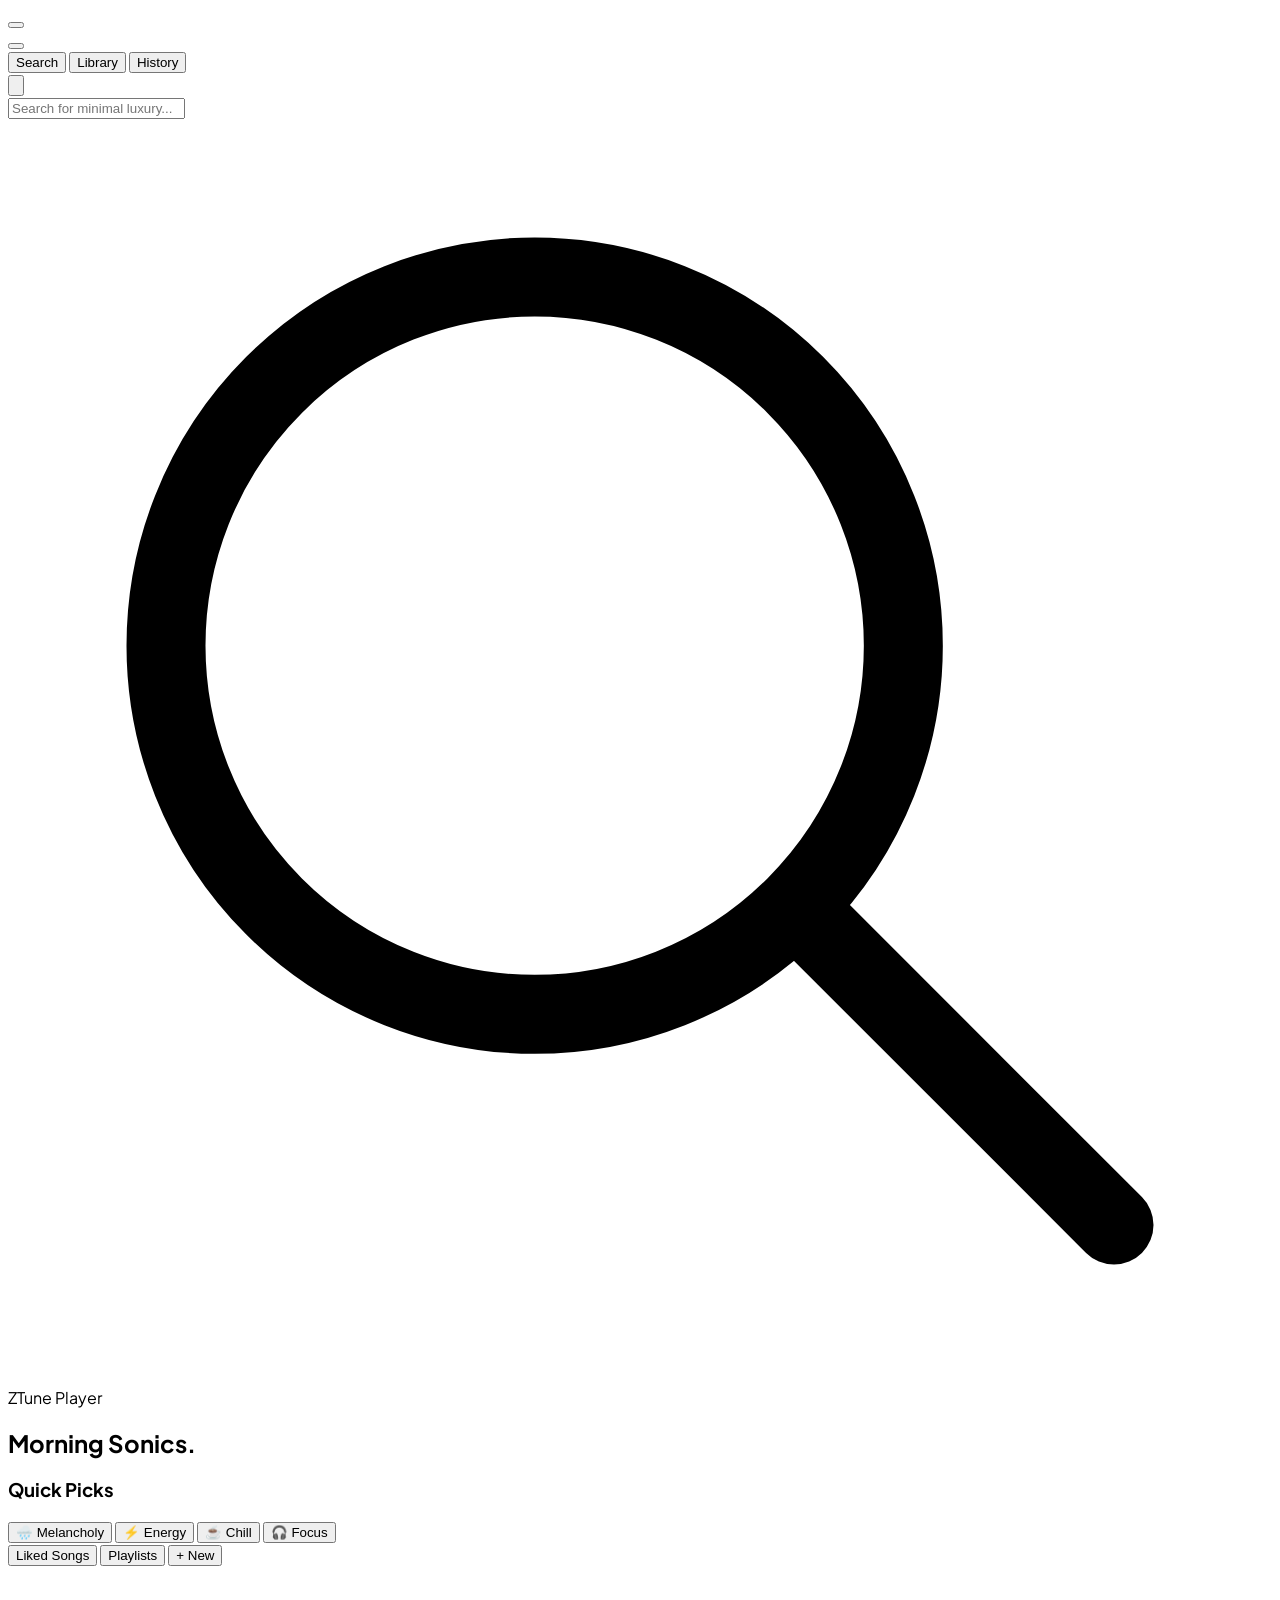
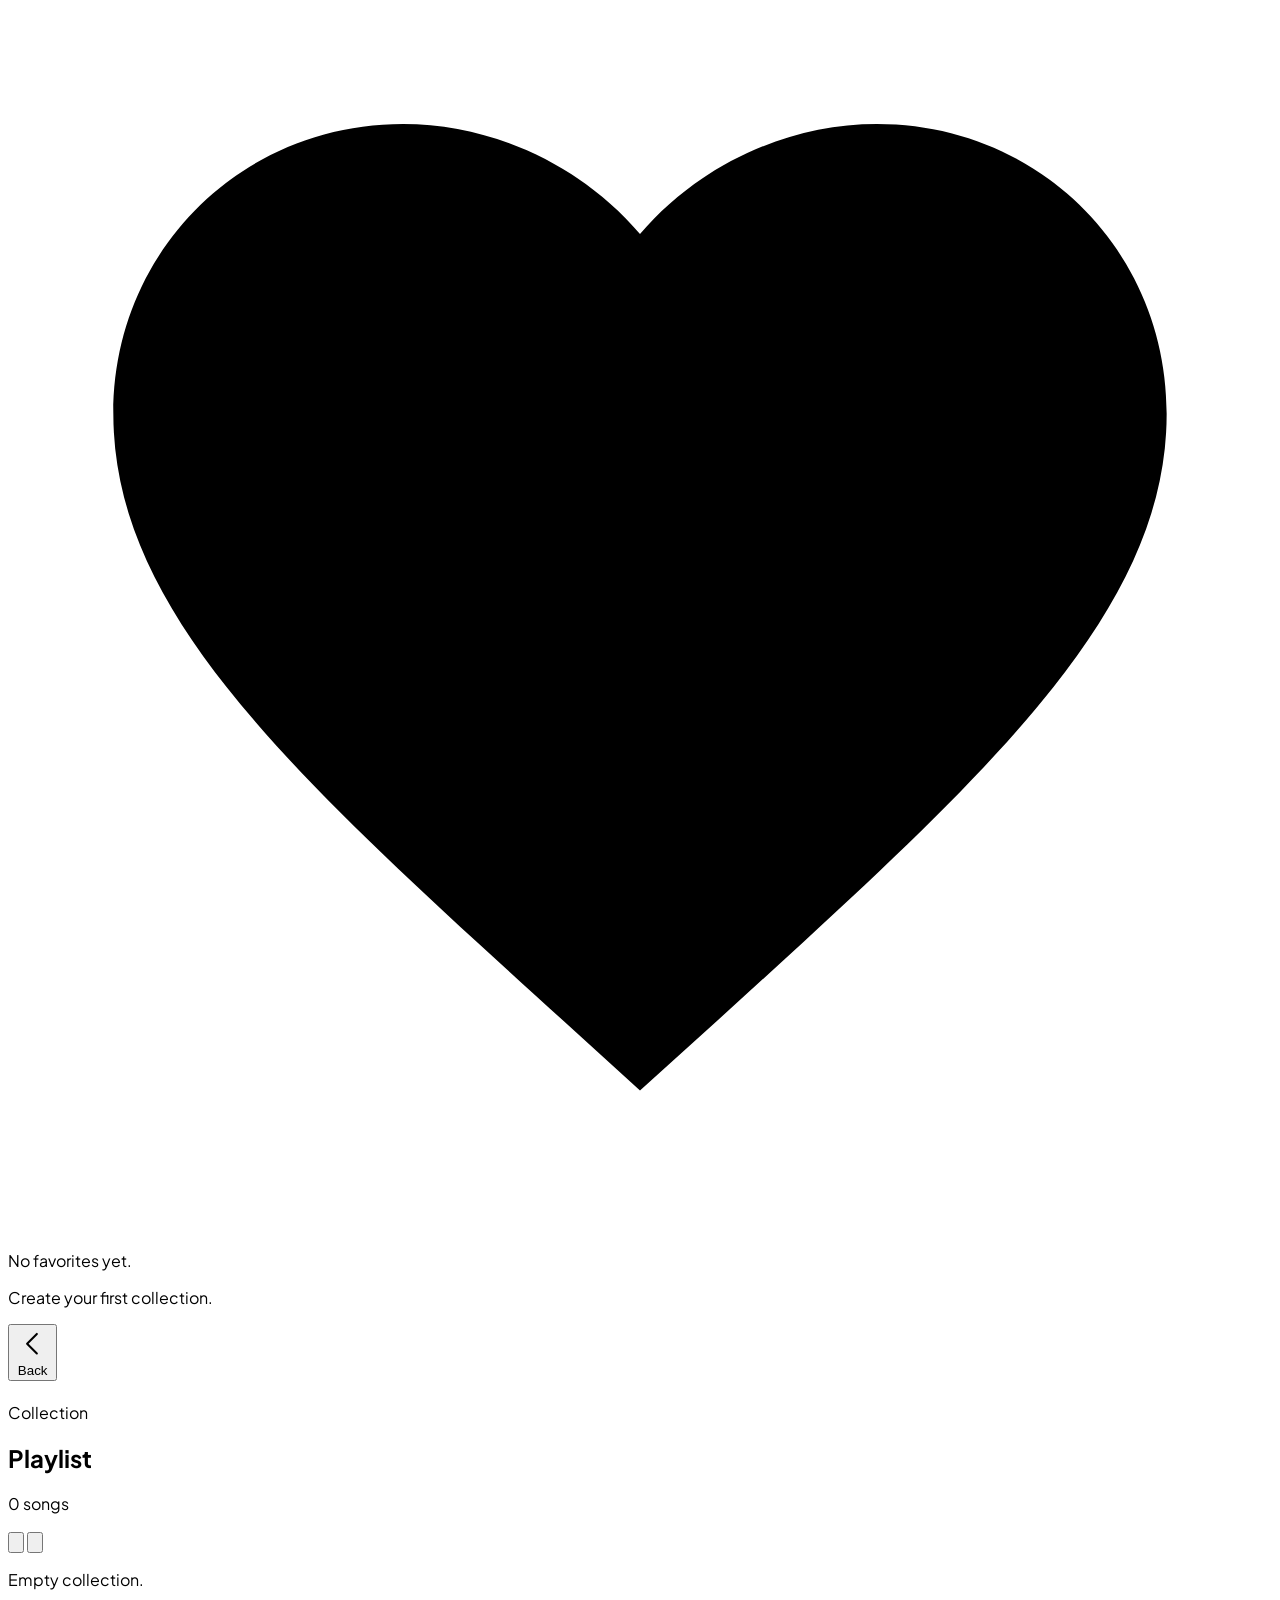
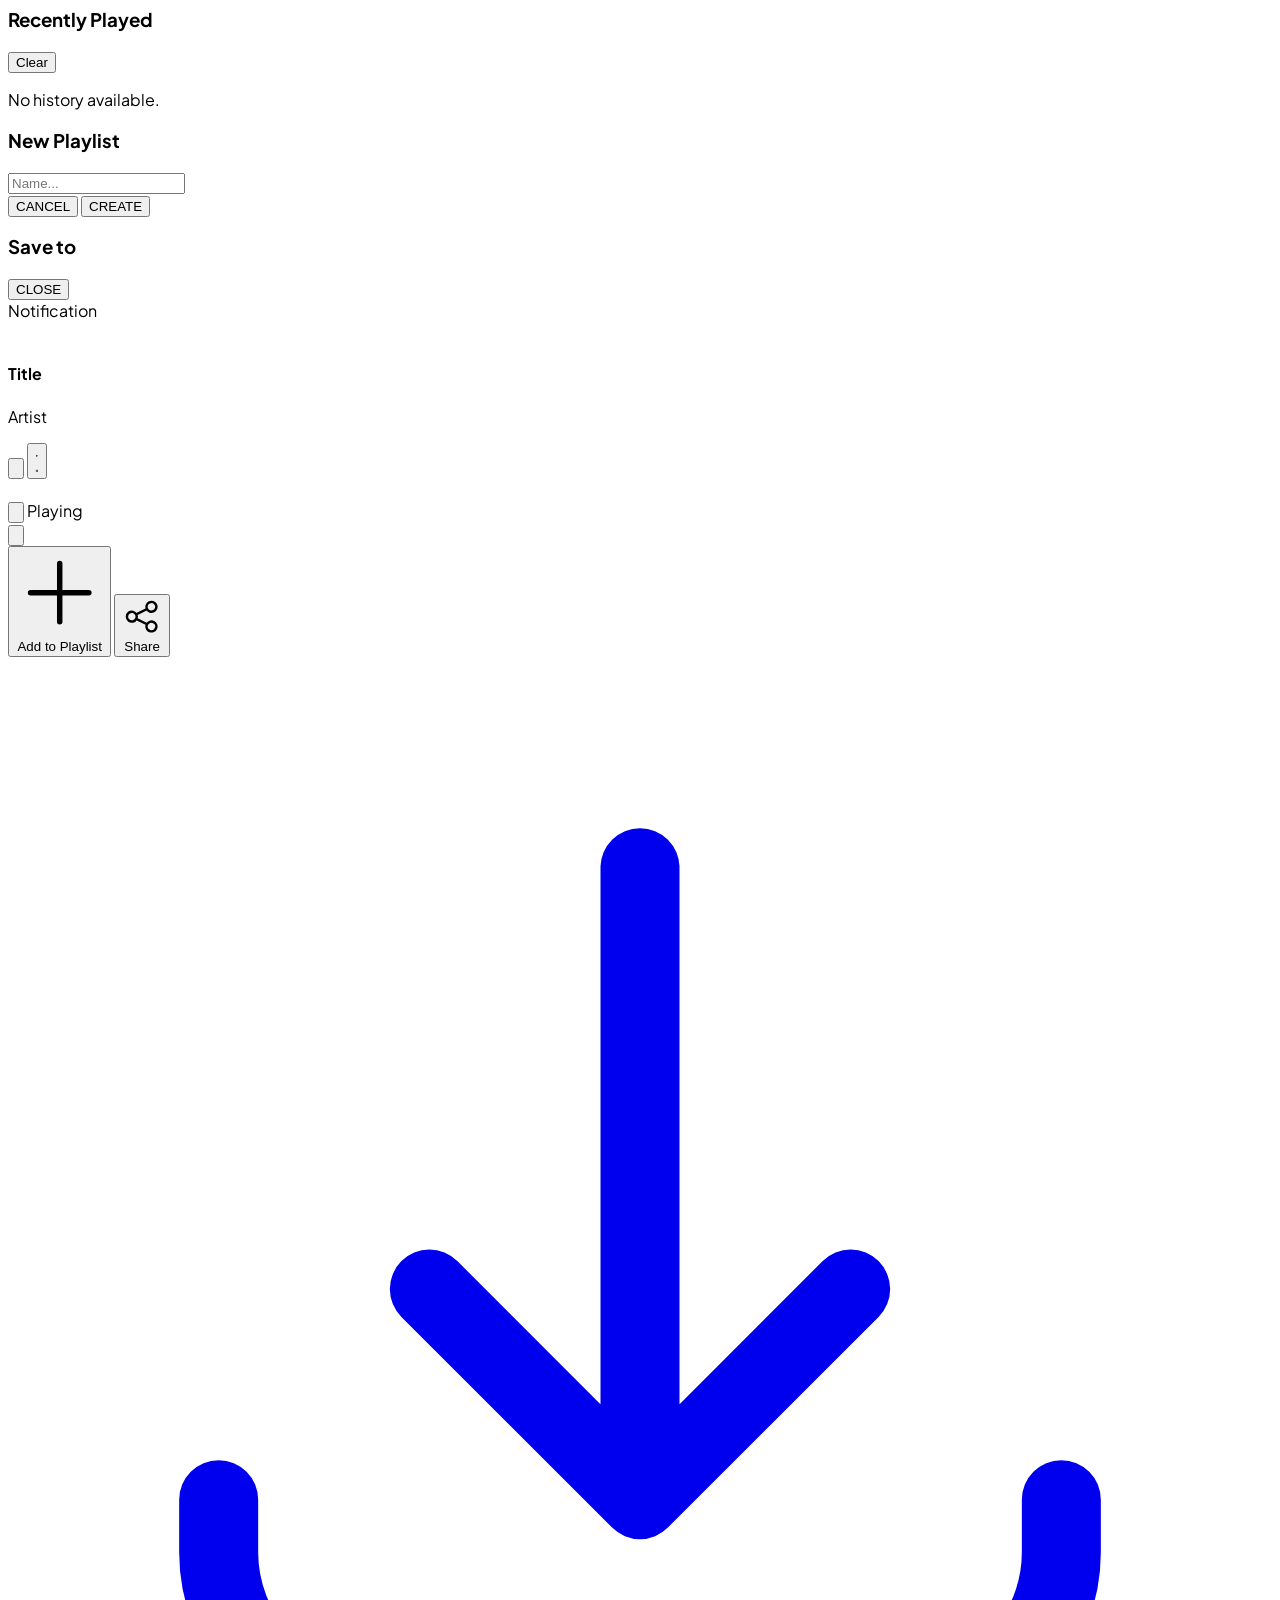
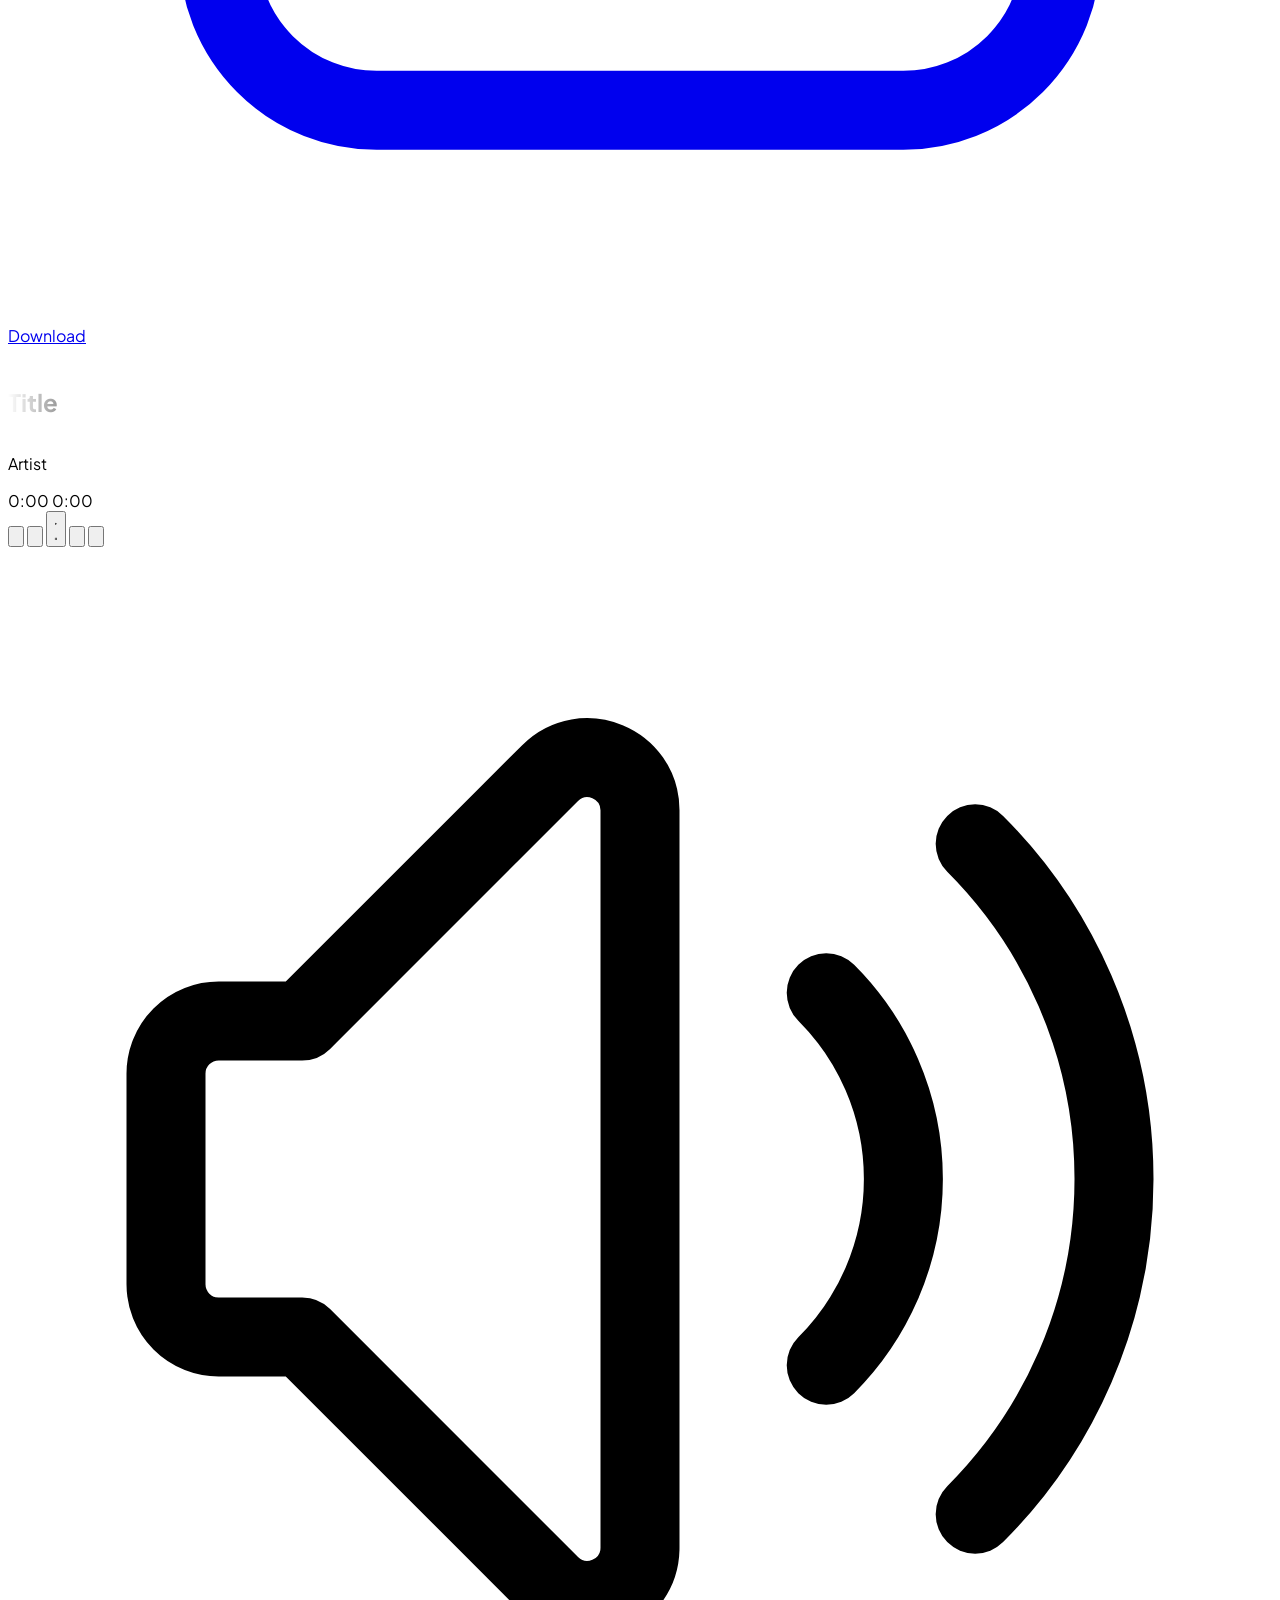
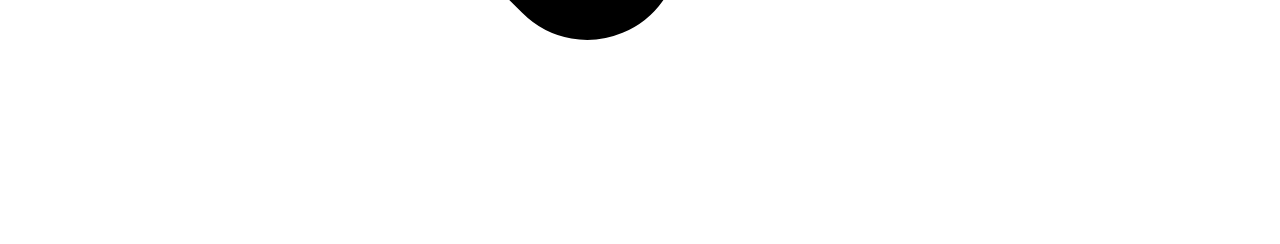
==== commit f9434681: "Update index.html" ====
--- a/index.html
+++ b/index.html
@@ -3,269 +3,241 @@
 <head>
     <meta charset="UTF-8">
     <meta name="viewport" content="width=device-width, initial-scale=1.0, maximum-scale=1.0, user-scalable=no">
-    <title>ZTune - Luxury Edition</title>
-    
+    <title>ZTune - Soft Luxury</title>
+
     <link rel="shortcut icon" href="https://files.catbox.moe/s248au.jpg" type="image/x-icon"/>
     
-    <link rel="preconnect" href="https://fonts.googleapis.com">
-    <link rel="preconnect" href="https://fonts.gstatic.com" crossorigin>
-    <link href="https://fonts.googleapis.com/css2?family=Inter:wght@300;400;500;600&family=Playfair+Display:ital,wght@0,400;0,600;0,700;1,400&display=swap" rel="stylesheet">
+    <link href="https://fonts.googleapis.com/css2?family=Plus+Jakarta+Sans:wght@300;400;500;600;700&display=swap" rel="stylesheet">
     
     <script src="https://cdn.tailwindcss.com"></script>
-    <script>
-        tailwind.config = {
-            darkMode: 'class',
-            theme: {
-                extend: {
-                    colors: {
-                        background: '#050505', 
-                        surface: '#0f0f0f',
-                        surfaceLight: '#1a1a1a',
-                        gold: { 
-                            400: '#D4AF37', 
-                            500: '#C5A028',
-                        },
-                        subtle: '#888888'
-                    },
-                    fontFamily: {
-                        sans: ['Inter', 'sans-serif'],
-                        serif: ['Playfair Display', 'serif'],
-                    },
-                    animation: {
-                        'fade-in': 'fadeIn 0.6s cubic-bezier(0.16, 1, 0.3, 1) forwards',
-                        'slide-up': 'slideUp 0.5s cubic-bezier(0.16, 1, 0.3, 1) forwards',
-                    },
-                    keyframes: {
-                        fadeIn: { '0%': { opacity: '0' }, '100%': { opacity: '1' } },
-                        slideUp: { '0%': { transform: 'translateY(40px)', opacity: '0' }, '100%': { transform: 'translateY(0)', opacity: '1' } },
-                    }
-                }
-            }
-        }
-    </script>
-
+    
     <link rel="stylesheet" href="style.css">
 </head>
-<body class="bg-background text-white h-screen w-full overflow-hidden flex flex-col selection:bg-gold-400 selection:text-black">
-
-    <div class="fixed top-0 left-0 w-full h-full overflow-hidden -z-10 pointer-events-none">
-        <div class="absolute top-[-20%] left-[-10%] w-[600px] h-[600px] rounded-full bg-gold-400/5 blur-[120px]"></div>
-        <div class="absolute bottom-[-20%] right-[-10%] w-[500px] h-[500px] rounded-full bg-blue-900/10 blur-[100px]"></div>
+<body class="bg-[#0a0a0a] text-white h-screen w-full overflow-hidden flex flex-col relative selection:bg-white/20 selection:text-white font-sans antialiased">
+
+    <div class="fixed inset-0 pointer-events-none z-0">
+        <div class="absolute top-[-10%] left-[-10%] w-[50vw] h-[50vw] bg-white/3 rounded-full blur-[100px]"></div>
+        <div class="absolute bottom-[-10%] right-[-10%] w-[50vw] h-[50vw] bg-white/2 rounded-full blur-[120px]"></div>
     </div>
 
     <header id="main-header" class="fixed top-0 left-0 right-0 px-6 py-6 flex justify-between items-center z-50 transition-all duration-500">
-        <div class="flex items-center gap-4">
-            <h1 class="font-serif text-2xl font-bold tracking-wider text-white">ZTune<span class="text-gold-400">.</span></h1>
-        </div>
-
-        <nav class="absolute left-1/2 transform -translate-x-1/2 flex bg-white/5 border border-white/5 rounded-full p-1 backdrop-blur-md">
-            <button id="tab-search" class="nav-pill active">Search</button>
-            <button id="tab-library" class="nav-pill">Library</button>
-            <button id="tab-history" class="nav-pill">History</button>
-        </nav>
-
-        <button id="search-toggle-btn" class="p-2 rounded-full text-gray-400 hover:text-gold-400 transition-colors">
+        <div class="flex items-center gap-3" id="traffic-light-container">
+            <button id="nav-btn-red" class="w-3 h-3 rounded-full bg-white/10 hover:bg-white/30 transition-all cursor-default"></button>
+            <div id="nav-btn-yellow" class="w-3 h-3 rounded-full bg-white/10 transition-all"></div>
+            <button id="nav-btn-green" class="w-3 h-3 rounded-full bg-white/10 hover:bg-white/30 transition-all cursor-default"></button>
+        </div>
+
+        <div class="absolute left-1/2 transform -translate-x-1/2 flex bg-white/5 border border-white/5 rounded-full p-1.5 backdrop-blur-xl shadow-lg">
+            <button id="tab-search" class="px-5 py-2 text-xs font-medium rounded-full text-white bg-white/10 transition-all shadow-sm">Search</button>
+            <button id="tab-library" class="px-5 py-2 text-xs font-medium rounded-full text-gray-400 hover:text-white transition-all">Library</button>
+            <button id="tab-history" class="px-5 py-2 text-xs font-medium rounded-full text-gray-400 hover:text-white transition-all">History</button>
+        </div>
+
+        <button id="search-toggle-btn" class="p-2 rounded-full text-gray-400 hover:text-white hover:bg-white/5 transition-all focus:outline-none">
             <svg class="w-5 h-5" fill="none" stroke="currentColor" viewBox="0 0 24 24"><path stroke-linecap="round" stroke-linejoin="round" stroke-width="1.5" d="M21 21l-6-6m2-5a7 7 0 11-14 0 7 7 0 0114 0z"></path></svg>
         </button>
     </header>
 
     <main id="content-area" class="flex-1 w-full max-w-7xl mx-auto flex flex-col relative z-10 overflow-y-auto px-4 md:px-8 pb-24 pt-28 no-scrollbar scroll-smooth">
 
-        <div id="search-container" class="hidden w-full py-6 animate-slide-up shrink-0">
+        <div id="search-container" class="hidden w-full py-4 animate-slide-down shrink-0 transition-all">
             <form id="search-form" class="relative group w-full max-w-2xl mx-auto">
-                <input type="text" id="search-input" placeholder="Search for tracks..." 
-                    class="w-full pl-12 pr-4 py-4 bg-surface/50 backdrop-blur-xl border border-white/10 focus:border-gold-400/50 rounded-full text-lg text-white placeholder-gray-600 focus:outline-none focus:ring-0 transition-all shadow-2xl" autocomplete="off">
-                <div id="search-icon-wrapper" class="absolute left-5 top-1/2 transform -translate-y-1/2 text-gray-500">
+                <input type="text" id="search-input" placeholder="Search for minimal luxury..." 
+                    class="w-full pl-6 pr-12 py-4 bg-white/5 backdrop-blur-2xl border border-white/5 focus:border-white/20 rounded-2xl text-base text-white placeholder-gray-500 focus:outline-none focus:ring-0 transition-all shadow-xl" autocomplete="off">
+                <div id="search-icon-wrapper" class="absolute right-5 top-1/2 transform -translate-y-1/2 text-gray-500">
                     <svg class="w-5 h-5" fill="none" stroke="currentColor" viewBox="0 0 24 24"><path stroke-linecap="round" stroke-linejoin="round" stroke-width="1.5" d="M21 21l-6-6m2-5a7 7 0 11-14 0 7 7 0 0114 0z"></path></svg>
                 </div>
             </form>
         </div>
 
-        <div class="flex-1 mt-2 px-1 relative min-h-[500px]">
-            
+        <div class="flex-1 mt-4 px-1 relative min-h-[500px]">
+
             <div id="explore-area" class="animate-fade-in pb-10 transition-opacity duration-300">
-                <div id="greeting-container" class="mt-8 mb-12 text-center flex flex-col justify-center">
-                    <span class="text-gold-400 text-[10px] font-bold tracking-[0.4em] uppercase mb-4 animate-pulse">Welcome Back</span>
-                    <h2 id="greeting-text" class="font-serif text-4xl md:text-6xl text-white mb-2 tracking-tight">Sonic Luxury.</h2>
-                </div>
-
-                <div class="mb-12 max-w-5xl mx-auto">
+                <div id="greeting-container" class="mt-10 mb-12 text-center flex flex-col justify-center">
+                    <span class="text-gray-500 text-[10px] font-medium tracking-[0.4em] uppercase mb-4">ZTune Player</span>
+                    <h2 id="greeting-text" class="text-4xl md:text-5xl font-light text-white mb-2 tracking-tight">Pure <span class="font-medium text-gray-200">Audio.</span></h2>
+                </div>
+
+                <div id="quick-picks-container" class="mb-12 hidden">
+                    <div class="flex items-center gap-2 mb-6 px-1 border-b border-white/5 pb-2">
+                        <h3 class="text-sm font-medium text-gray-300 uppercase tracking-wider">Quick Picks</h3>
+                    </div>
+                    <div id="quick-picks-list" class="grid grid-cols-2 md:grid-cols-3 lg:grid-cols-5 gap-6"></div>
+                </div>
+
+                <div class="mb-8 max-w-4xl mx-auto">
                     <div class="grid grid-cols-2 md:grid-cols-4 gap-4">
-                        <button onclick="triggerSearch('lagu galau estetik', this)" class="mood-card group">
-                            <span class="mood-icon text-2xl mb-2 block group-hover:scale-110 transition-transform duration-500">🌧️</span>
-                            <span class="font-serif text-lg text-gray-300 group-hover:text-gold-400 transition-colors">Melancholy</span>
-                        </button>
-                        <button onclick="triggerSearch('lagu happy chill', this)" class="mood-card group">
-                            <span class="mood-icon text-2xl mb-2 block group-hover:scale-110 transition-transform duration-500">✨</span>
-                            <span class="font-serif text-lg text-gray-300 group-hover:text-gold-400 transition-colors">Euphoria</span>
-                        </button>
-                        <button onclick="triggerSearch('lofi jazz study', this)" class="mood-card group">
-                            <span class="mood-icon text-2xl mb-2 block group-hover:scale-110 transition-transform duration-500">☕</span>
-                            <span class="font-serif text-lg text-gray-300 group-hover:text-gold-400 transition-colors">Focus</span>
-                        </button>
-                        <button onclick="triggerSearch('night drive playlist', this)" class="mood-card group">
-                            <span class="mood-icon text-2xl mb-2 block group-hover:scale-110 transition-transform duration-500">🌃</span>
-                            <span class="font-serif text-lg text-gray-300 group-hover:text-gold-400 transition-colors">Midnight</span>
-                        </button>
-                    </div>
-                </div>
-
-                <div id="quick-picks-container" class="hidden max-w-5xl mx-auto">
-                    <h3 class="font-serif text-2xl text-white mb-6">Quick Picks</h3>
-                    <div id="quick-picks-list" class="grid grid-cols-2 md:grid-cols-4 lg:grid-cols-5 gap-6"></div>
-                </div>
-            </div>
-
-            <div id="message-area" class="text-center text-xs font-medium text-gray-500 py-10 transition-all hidden tracking-widest uppercase"></div>
+                        <button onclick="triggerSearch('lagu galau indonesia terbaru', this)" class="mood-card group">
+                            <span class="mood-icon text-xl text-gray-400 group-hover:text-white transition-colors mb-2">🌧️</span>
+                            <span class="text-sm font-medium text-gray-400 group-hover:text-white">Melancholy</span>
+                        </button>
+                        <button onclick="triggerSearch('lagu happy mood booster', this)" class="mood-card group">
+                            <span class="mood-icon text-xl text-gray-400 group-hover:text-white transition-colors mb-2">⚡</span>
+                            <span class="text-sm font-medium text-gray-400 group-hover:text-white">Energy</span>
+                        </button>
+                        <button onclick="triggerSearch('lagu chill santai', this)" class="mood-card group">
+                            <span class="mood-icon text-xl text-gray-400 group-hover:text-white transition-colors mb-2">☕</span>
+                            <span class="text-sm font-medium text-gray-400 group-hover:text-white">Chill</span>
+                        </button>
+                        <button onclick="triggerSearch('lofi hip hop study', this)" class="mood-card group">
+                            <span class="mood-icon text-xl text-gray-400 group-hover:text-white transition-colors mb-2">🎧</span>
+                            <span class="text-sm font-medium text-gray-400 group-hover:text-white">Focus</span>
+                        </button>
+                    </div>
+                </div>
+            </div>
+
+            <div id="message-area" class="text-center text-sm font-medium text-gray-500 py-10 transition-all hidden"></div>
 
             <div id="results-area" class="hidden grid grid-cols-2 md:grid-cols-3 lg:grid-cols-4 xl:grid-cols-5 gap-6 pb-24 animate-fade-in"></div>
 
             <div id="library-area" class="hidden pb-24 animate-fade-in w-full">
-                <div class="flex items-center gap-8 mb-8 border-b border-white/5 pb-4 max-w-5xl mx-auto">
-                    <button id="lib-tab-liked" class="text-xl font-serif text-white border-b border-gold-400 pb-1 transition-all">Favorites</button>
-                    <button id="lib-tab-playlists" class="text-xl font-serif text-gray-500 hover:text-white transition-all pb-1">Collections</button>
-                    <div class="flex-1"></div>
-                    <button id="btn-create-playlist" class="hidden text-[10px] border border-white/10 hover:border-gold-400 hover:text-gold-400 px-4 py-2 rounded-full transition-all uppercase tracking-wider">
-                        + New
+
+                <div class="flex items-center gap-8 mb-8 px-2 border-b border-white/5 pb-4 justify-center md:justify-start">
+                    <button id="lib-tab-liked" class="text-white font-medium text-base border-b border-white pb-1 transition-all">Liked Songs</button>
+                    <button id="lib-tab-playlists" class="text-gray-500 font-medium text-base pb-1 hover:text-white transition-all border-b border-transparent">Playlists</button>
+                    <button id="btn-create-playlist" class="hidden ml-auto text-xs bg-white/5 hover:bg-white/10 border border-white/5 px-4 py-2 rounded-full transition-all flex items-center gap-2">
+                        <span>+</span> New
                     </button>
                 </div>
 
                 <div id="lib-content-liked" class="w-full">
                     <div id="library-list" class="grid grid-cols-2 md:grid-cols-3 lg:grid-cols-4 xl:grid-cols-5 gap-6"></div>
-                    <div id="empty-library-msg" class="hidden flex flex-col items-center justify-center mt-20 text-center w-full opacity-50">
-                        <span class="font-serif text-2xl text-gray-600 mb-2">Empty Void</span>
-                        <p class="text-xs uppercase tracking-widest text-gray-700">Your favorite tracks will appear here</p>
+                    <div id="empty-library-msg" class="hidden flex flex-col items-center justify-center mt-20 text-center w-full opacity-60">
+                        <div class="w-12 h-12 rounded-full bg-white/5 flex items-center justify-center mb-4 text-gray-500">
+                             <svg class="w-5 h-5" fill="currentColor" viewBox="0 0 24 24"><path d="M12 21.35l-1.45-1.32C5.4 15.36 2 12.28 2 8.5 2 5.42 4.42 3 7.5 3c1.74 0 3.41.81 4.5 2.09C13.09 3.81 14.76 3 16.5 3 19.58 3 22 5.42 22 8.5c0 3.78-3.4 6.86-8.55 11.54L12 21.35z"/></svg>
+                        </div>
+                        <p class="text-gray-500 text-sm">No favorites yet.</p>
                     </div>
                 </div>
 
                 <div id="lib-content-playlists" class="hidden w-full">
                     <div id="playlist-list" class="grid grid-cols-2 md:grid-cols-3 lg:grid-cols-4 xl:grid-cols-5 gap-6"></div>
-                    <div id="empty-playlist-msg" class="hidden flex flex-col items-center justify-center mt-20 text-center w-full opacity-50">
-                        <span class="font-serif text-2xl text-gray-600 mb-2">No Collections</span>
-                        <p class="text-xs uppercase tracking-widest text-gray-700">Create a playlist to get started</p>
-                    </div>
-                </div>
-
-                <div id="playlist-view" class="hidden w-full animate-fade-in absolute top-0 left-0 bg-background z-20 min-h-full pb-20">
-                     <div class="flex items-center mb-6 pt-4">
-                         <button onclick="closePlaylistView()" class="text-gray-400 hover:text-white flex items-center gap-2 text-xs uppercase tracking-widest transition-colors">
-                            <svg class="w-4 h-4" fill="none" stroke="currentColor" viewBox="0 0 24 24"><path stroke-linecap="round" stroke-linejoin="round" stroke-width="2" d="M15 19l-7-7 7-7"></path></svg>
-                            Return
+                    <div id="empty-playlist-msg" class="hidden flex flex-col items-center justify-center mt-20 text-center w-full opacity-60">
+                         <p class="text-gray-500 text-sm">Create your first collection.</p>
+                    </div>
+                </div>
+
+                <div id="playlist-view" class="hidden w-full animate-fade-in absolute top-0 left-0 bg-[#0a0a0a] z-20 min-h-full pb-20">
+                     <div class="flex items-center mb-6 pt-4 px-2">
+                         <button onclick="closePlaylistView()" class="text-gray-500 hover:text-white flex items-center gap-2 text-sm transition-colors">
+                            <svg class="w-4 h-4" fill="none" stroke="currentColor" viewBox="0 0 24 24"><path stroke-linecap="round" stroke-linejoin="round" stroke-width="1.5" d="M15 19l-7-7 7-7"></path></svg>
+                            Back
                          </button>
                     </div>
 
-                    <div class="flex flex-col md:flex-row gap-8 mb-12 items-end">
-                        <div class="relative w-48 h-48 md:w-64 md:h-64 shadow-2xl shrink-0 group">
-                            <img id="view-pl-cover" src="" class="w-full h-full object-cover shadow-[0_20px_50px_-12px_rgba(0,0,0,0.5)]">
-                            <div class="absolute inset-0 border border-white/10"></div>
-                        </div>
-                        <div class="flex flex-col justify-end h-full w-full pb-2">
-                            <span class="text-xs font-bold text-gold-400 uppercase tracking-[0.3em] mb-2">Collection</span>
-                            <h2 id="view-pl-name" class="font-serif text-4xl md:text-6xl text-white leading-none mb-4">Name</h2>
-                            <p id="view-pl-count" class="text-gray-400 text-sm font-medium mb-6">0 Tracks</p>
+                    <div class="flex flex-col md:flex-row gap-8 mb-10 items-end px-2">
+                        <div class="relative w-40 h-40 md:w-56 md:h-56 rounded-xl overflow-hidden shadow-2xl shrink-0 bg-white/5">
+                            <img id="view-pl-cover" src="" class="w-full h-full object-cover">
+                        </div>
+                        <div class="flex flex-col justify-end h-full gap-1 w-full pb-2">
+                            <span class="text-[10px] font-bold text-gray-500 uppercase tracking-widest">Collection</span>
+                            <h2 id="view-pl-name" class="text-3xl md:text-5xl font-light text-white leading-tight">Playlist</h2>
+                            <p id="view-pl-count" class="text-gray-500 text-xs font-medium mb-6 mt-1">0 songs</p>
 
                             <div class="flex items-center gap-4">
-                                <button id="btn-play-playlist" class="w-14 h-14 bg-white text-black rounded-full flex items-center justify-center hover:bg-gold-400 transition-colors shadow-lg">
-                                    <svg class="w-6 h-6 ml-1" fill="currentColor" viewBox="0 0 24 24"><path d="M8 5v14l11-7z"/></svg>
+                                <button id="btn-play-playlist" class="w-12 h-12 bg-white text-black rounded-full flex items-center justify-center hover:scale-105 transition-transform shadow-[0_0_20px_rgba(255,255,255,0.2)]">
+                                    <svg class="w-5 h-5 ml-0.5" fill="currentColor" viewBox="0 0 24 24"><path d="M8 5v14l11-7z"/></svg>
                                 </button>
-                                <button id="btn-delete-playlist" class="w-14 h-14 border border-white/10 rounded-full flex items-center justify-center text-gray-400 hover:text-red-400 hover:border-red-400/30 transition-all">
+                                <button id="btn-delete-playlist" class="w-12 h-12 border border-white/10 rounded-full flex items-center justify-center text-gray-500 hover:text-red-400 hover:border-red-400/20 transition-all">
                                     <svg class="w-5 h-5" fill="none" stroke="currentColor" viewBox="0 0 24 24"><path stroke-linecap="round" stroke-linejoin="round" stroke-width="1.5" d="M19 7l-.867 12.142A2 2 0 0116.138 21H7.862a2 2 0 01-1.995-1.858L5 7m5 4v6m4-6v6m1-10V4a1 1 0 00-1-1h-4a1 1 0 00-1 1v3M4 7h16"></path></svg>
                                 </button>
                             </div>
                         </div>
                     </div>
+
                     <div id="view-pl-songs" class="grid grid-cols-2 md:grid-cols-3 lg:grid-cols-4 xl:grid-cols-5 gap-6"></div>
+                     <div id="empty-view-pl-msg" class="hidden flex flex-col items-center justify-center mt-10 text-center w-full">
+                        <p class="text-gray-500 text-sm">Empty collection.</p>
+                    </div>
                 </div>
             </div>
 
             <div id="history-area" class="hidden pb-24 animate-fade-in">
-                <div class="flex items-center justify-between mb-8 px-2 max-w-5xl mx-auto border-b border-white/5 pb-4">
-                    <h3 class="font-serif text-2xl text-white">Playback History</h3>
-                    <button onclick="clearHistory()" class="text-[10px] text-gray-500 hover:text-white font-bold uppercase tracking-[0.2em] transition-colors">Clear All</button>
+                <div class="flex items-center justify-between mb-8 px-2 border-b border-white/5 pb-4">
+                    <h3 class="text-sm font-medium text-gray-300 uppercase tracking-wider">Recently Played</h3>
+                    <button onclick="clearHistory()" class="text-[10px] text-gray-500 hover:text-white uppercase tracking-widest transition-colors">Clear</button>
                 </div>
                 <div id="history-list" class="grid grid-cols-2 md:grid-cols-3 lg:grid-cols-4 xl:grid-cols-5 gap-6"></div>
-                <div id="empty-history-msg" class="hidden flex flex-col items-center justify-center mt-20 text-center w-full opacity-50">
-                    <span class="font-serif text-2xl text-gray-600 mb-2">Silence</span>
-                    <p class="text-xs uppercase tracking-widest text-gray-700">No recent tracks played</p>
-                </div>
-            </div>
+                <div id="empty-history-msg" class="hidden flex flex-col items-center justify-center mt-20 text-center w-full opacity-60">
+                    <p class="text-gray-500 text-sm">No history available.</p>
+                </div>
+            </div>
+
         </div>
     </main>
 
-    <div id="playlist-modal" class="fixed inset-0 z-[80] bg-black/80 backdrop-blur-md hidden flex items-center justify-center animate-fade-in">
-        <div class="bg-surface border border-white/10 p-8 w-96 transform scale-100 transition-all shadow-2xl">
-            <h3 class="font-serif text-2xl text-white mb-6">New Collection</h3>
-            <input id="playlist-name-input" type="text" placeholder="Collection Name" class="w-full bg-transparent border-b border-white/20 px-0 py-3 text-white focus:outline-none focus:border-gold-400 transition-colors mb-8 text-lg placeholder-gray-600">
-            <div class="flex justify-end gap-6">
-                <button id="close-playlist-modal" class="text-xs uppercase tracking-widest text-gray-500 hover:text-white transition-colors">Cancel</button>
-                <button id="save-playlist-btn" class="text-xs uppercase tracking-widest text-gold-400 hover:text-white transition-colors font-bold">Create</button>
-            </div>
-        </div>
-    </div>
-
-    <div id="add-to-playlist-modal" class="fixed inset-0 z-[90] bg-black/80 backdrop-blur-md hidden flex items-center justify-center animate-fade-in">
-        <div class="bg-surface border border-white/10 p-6 w-80 max-h-[70vh] flex flex-col shadow-2xl">
-            <h3 class="font-serif text-lg text-white mb-6 text-center">Add to Collection</h3>
-            <div id="select-playlist-list" class="flex flex-col gap-1 overflow-y-auto min-h-[100px] mb-6 pr-1 custom-scrollbar"></div>
-            <button id="close-select-modal" class="w-full py-3 text-xs uppercase tracking-widest text-gray-500 hover:text-white border-t border-white/10 transition-colors">Cancel</button>
-        </div>
-    </div>
-
-    <div id="toast" class="fixed top-24 left-1/2 transform -translate-x-1/2 bg-white/5 backdrop-blur-xl border border-white/10 text-white px-6 py-3 rounded-full shadow-2xl text-xs font-bold tracking-widest uppercase hidden z-[100] items-center gap-3">
-        <span class="w-2 h-2 rounded-full bg-gold-400"></span>
+    <div id="playlist-modal" class="fixed inset-0 z-[80] bg-[#0a0a0a]/80 backdrop-blur-md hidden flex items-center justify-center animate-fade-in">
+        <div class="bg-[#121212] border border-white/10 p-8 rounded-3xl w-80 shadow-2xl transform scale-100 transition-all animate-modal-in">
+            <h3 class="text-lg font-light text-white mb-6 text-center">New Playlist</h3>
+            <input id="playlist-name-input" type="text" placeholder="Name..." class="w-full bg-transparent border-b border-white/10 px-2 py-3 text-white focus:outline-none focus:border-white/50 transition-colors mb-8 text-center placeholder-gray-600">
+            <div class="flex justify-center gap-6">
+                <button id="close-playlist-modal" class="px-4 py-2 text-xs text-gray-500 hover:text-white transition-colors">CANCEL</button>
+                <button id="save-playlist-btn" class="px-6 py-2 text-xs bg-white text-black font-medium rounded-full hover:bg-gray-200 transition-colors">CREATE</button>
+            </div>
+        </div>
+    </div>
+
+    <div id="add-to-playlist-modal" class="fixed inset-0 z-[90] bg-[#0a0a0a]/80 backdrop-blur-md hidden flex items-center justify-center animate-fade-in">
+        <div class="bg-[#121212] border border-white/10 p-6 rounded-3xl w-80 shadow-2xl transform scale-100 transition-all animate-modal-in max-h-[70vh] flex flex-col">
+            <h3 class="text-sm font-medium mb-6 text-gray-400 text-center uppercase tracking-widest">Save to</h3>
+            <div id="select-playlist-list" class="flex flex-col gap-2 overflow-y-auto min-h-[100px] mb-4 pr-1"></div>
+            <button id="close-select-modal" class="w-full py-4 text-xs text-gray-600 hover:text-white transition-colors border-t border-white/5">CLOSE</button>
+        </div>
+    </div>
+
+    <div id="toast" class="fixed bottom-24 left-1/2 transform -translate-x-1/2 bg-white/10 backdrop-blur-xl border border-white/5 text-white px-6 py-3 rounded-full shadow-2xl font-medium text-xs hidden z-[100] items-center gap-3 animate-toast-in">
+        <div class="w-1.5 h-1.5 bg-green-400 rounded-full"></div>
         <span id="toast-msg">Notification</span>
     </div>
 
-    <div id="mini-player" class="fixed bottom-6 left-6 right-6 z-50 bg-surface/80 backdrop-blur-xl border border-white/10 p-4 flex items-center justify-between shadow-2xl transform translate-y-[150%] transition-transform duration-500 cursor-pointer hidden max-w-4xl mx-auto rounded-full group hover:border-white/20">
-        <div class="flex items-center gap-4 overflow-hidden flex-1 pl-2">
-            <div class="w-10 h-10 rounded-full overflow-hidden relative">
-                <img id="mini-cover" src="" class="w-full h-full object-cover opacity-80 group-hover:opacity-100 transition-opacity">
-                <div class="absolute inset-0 bg-black/10"></div>
+    <div id="mini-player" class="fixed bottom-6 left-4 right-4 z-50 bg-[#141414]/90 backdrop-blur-2xl border border-white/5 rounded-2xl p-3 flex items-center justify-between shadow-2xl transform translate-y-[150%] transition-transform duration-500 cursor-pointer hidden hover:bg-[#1a1a1a] max-w-5xl mx-auto">
+        <div class="flex items-center gap-4 overflow-hidden flex-1">
+            <div class="w-10 h-10 rounded-full overflow-hidden bg-gray-800 shrink-0 relative">
+                <img id="mini-cover" src="" class="w-full h-full object-cover opacity-80">
             </div>
             <div class="flex flex-col overflow-hidden w-full pr-4">
-                <h4 id="mini-title" class="text-sm font-medium text-white truncate font-serif tracking-wide">Title</h4>
-                <p id="mini-artist" class="text-[10px] text-gray-400 truncate uppercase tracking-widest">Artist</p>
-            </div>
-        </div>
-        <div class="flex items-center gap-6 pr-4">
+                <h4 id="mini-title" class="text-sm font-medium text-white truncate">Title</h4>
+                <p id="mini-artist" class="text-[10px] text-gray-500 truncate uppercase tracking-wider">Artist</p>
+            </div>
+        </div>
+        <div class="flex items-center gap-4 pr-2">
             <button id="mini-like-btn" class="text-gray-500 hover:text-white transition-colors focus:outline-none">
                 <svg class="w-5 h-5" fill="currentColor" viewBox="0 0 24 24"><path d="M12 21.35l-1.45-1.32C5.4 15.36 2 12.28 2 8.5 2 5.42 4.42 3 7.5 3c1.74 0 3.41.81 4.5 2.09C13.09 3.81 14.76 3 16.5 3 19.58 3 22 5.42 22 8.5c0 3.78-3.4 6.86-8.55 11.54L12 21.35z"/></svg>
             </button>
-            <button id="mini-play-btn" class="text-white hover:text-gold-400 focus:outline-none transition-colors">
-                <svg id="mini-play-icon" class="w-8 h-8" fill="currentColor" viewBox="0 0 24 24"><path d="M8 5v14l11-7z"/></svg>
-                <svg id="mini-pause-icon" class="w-8 h-8 hidden" fill="currentColor" viewBox="0 0 24 24"><path d="M6 19h4V5H6v14zm8-14v14h4V5h-4z"/></svg>
+            <button id="mini-play-btn" class="text-white hover:text-gray-300 focus:outline-none p-1">
+                <svg id="mini-play-icon" class="w-6 h-6" fill="currentColor" viewBox="0 0 24 24"><path d="M8 5v14l11-7z"/></svg>
+                <svg id="mini-pause-icon" class="w-6 h-6 hidden" fill="currentColor" viewBox="0 0 24 24"><path d="M6 19h4V5H6v14zm8-14v14h4V5h-4z"/></svg>
             </button>
         </div>
     </div>
 
-    <div id="player-overlay" class="fixed inset-0 z-[60] bg-[#050505] flex flex-col transition-transform duration-700 ease-[cubic-bezier(0.7,0,0.3,1)] translate-y-[100%]">
-        
-        <div class="absolute inset-0 z-0 overflow-hidden pointer-events-none">
-            <img id="player-bg-image" src="" class="w-full h-full object-cover blur-[80px] scale-125 opacity-30 transition-opacity duration-1000">
-            <div class="absolute inset-0 bg-gradient-to-b from-[#050505] via-transparent to-[#050505]"></div>
-            <div class="absolute inset-0 bg-black/40"></div>
-        </div>
-
-        <div class="relative z-20 w-full px-8 py-8 flex justify-between items-center">
-            <button id="close-player-btn" class="p-2 rounded-full hover:bg-white/5 transition-all group">
-                <svg class="w-6 h-6 text-gray-400 group-hover:text-white" fill="none" stroke="currentColor" viewBox="0 0 24 24"><path stroke-linecap="round" stroke-linejoin="round" stroke-width="1.5" d="M19 9l-7 7-7-7"></path></svg>
+    <div id="player-overlay" class="fixed inset-0 z-[60] bg-[#0a0a0a] flex flex-col transition-transform duration-700 ease-[cubic-bezier(0.22,1,0.36,1)] translate-y-[100%]">
+        <div class="absolute inset-0 z-0 overflow-hidden opacity-20 pointer-events-none">
+            <img id="player-bg-image" src="" class="w-full h-full object-cover blur-[100px] scale-125 grayscale">
+            <div class="absolute inset-0 bg-[#0a0a0a]/60"></div>
+        </div>
+
+        <div class="relative z-20 w-full px-6 py-8 flex justify-between items-center">
+            <button id="close-player-btn" class="p-2 rounded-full hover:bg-white/5 transition-all text-gray-400 hover:text-white">
+                <svg class="w-6 h-6" fill="none" stroke="currentColor" viewBox="0 0 24 24"><path stroke-linecap="round" stroke-linejoin="round" stroke-width="1.5" d="M19 9l-7 7-7-7"></path></svg>
             </button>
-            <span class="text-[10px] font-bold tracking-[0.3em] uppercase text-gold-400/80">Now Playing</span>
+            <span class="text-[10px] font-medium tracking-[0.3em] uppercase text-gray-500">Playing</span>
 
             <div class="relative">
-                <button id="options-btn" class="p-2 rounded-full hover:bg-white/5 transition-all text-gray-400 hover:text-white">
+                <button id="options-btn" class="p-2 rounded-full hover:bg-white/5 transition-all text-gray-400">
                     <svg class="w-6 h-6" fill="none" stroke="currentColor" viewBox="0 0 24 24"><path stroke-linecap="round" stroke-linejoin="round" stroke-width="1.5" d="M5 12h.01M12 12h.01M19 12h.01M6 12a1 1 0 11-2 0 1 1 0 012 0zm7 0a1 1 0 11-2 0 1 1 0 012 0zm7 0a1 1 0 11-2 0 1 1 0 012 0z"></path></svg>
                 </button>
-                <div id="options-menu" class="absolute right-0 top-full mt-2 w-56 bg-[#121212] border border-white/10 rounded-sm p-1 flex flex-col hidden origin-top-right animate-menu-open z-[70] shadow-2xl">
-                    <button id="menu-add-playlist-btn" class="w-full text-left px-4 py-3 text-xs uppercase tracking-wider text-gray-300 hover:bg-white/5 hover:text-white transition-colors flex items-center gap-3">
+                <div id="options-menu" class="absolute right-0 top-full mt-2 w-56 bg-[#121212] border border-white/5 rounded-xl p-2 flex flex-col hidden origin-top-right animate-menu-open z-[70] shadow-2xl">
+                    <button id="menu-add-playlist-btn" class="w-full text-left px-4 py-3 rounded-lg hover:bg-white/5 text-xs text-gray-300 hover:text-white flex items-center gap-3 transition-colors">
                         <svg class="w-4 h-4" fill="none" stroke="currentColor" viewBox="0 0 24 24"><path stroke-linecap="round" stroke-linejoin="round" stroke-width="1.5" d="M12 4v16m8-8H4"></path></svg>
-                        Add to Collection
+                        Add to Playlist
                     </button>
-                    <button id="menu-share-btn" class="w-full text-left px-4 py-3 text-xs uppercase tracking-wider text-gray-300 hover:bg-white/5 hover:text-white transition-colors flex items-center gap-3">
+                    <button id="menu-share-btn" class="w-full text-left px-4 py-3 rounded-lg hover:bg-white/5 text-xs text-gray-300 hover:text-white flex items-center gap-3 transition-colors">
                         <svg class="w-4 h-4" fill="none" stroke="currentColor" viewBox="0 0 24 24"><path stroke-linecap="round" stroke-linejoin="round" stroke-width="1.5" d="M8.684 13.342C8.886 12.938 9 12.482 9 12c0-.482-.114-.938-.316-1.342m0 2.684a3 3 0 110-2.684m0 2.684l6.632 3.316m-6.632-6l6.632-3.316m0 0a3 3 0 105.367-2.684 3 3 0 00-5.367 2.684zm0 9.316a3 3 0 105.368 2.684 3 3 0 00-5.368-2.684z"></path></svg>
                         Share
                     </button>
-                    <a id="menu-download-btn" href="#" download class="w-full text-left px-4 py-3 text-xs uppercase tracking-wider text-gray-300 hover:bg-white/5 hover:text-white transition-colors flex items-center gap-3">
+                    <a id="menu-download-btn" href="#" download class="w-full text-left px-4 py-3 rounded-lg hover:bg-white/5 text-xs text-gray-300 hover:text-white flex items-center gap-3 transition-colors">
                         <svg class="w-4 h-4" fill="none" stroke="currentColor" viewBox="0 0 24 24"><path stroke-linecap="round" stroke-linejoin="round" stroke-width="1.5" d="M4 16v1a3 3 0 003 3h10a3 3 0 003-3v-1m-4-4l-4 4m0 0l-4-4m4 4V4"></path></svg>
                         Download
                     </a>
@@ -273,51 +245,47 @@
             </div>
         </div>
 
-        <div class="relative z-10 flex-1 flex flex-col items-center justify-center w-full max-w-6xl mx-auto px-6 pb-10">
-            <div class="flex flex-col md:flex-row items-center w-full gap-12 md:gap-24">
-                
-                <div class="w-full md:w-1/2 flex justify-center perspective-1000">
-                    <div class="relative w-[75vw] h-[75vw] max-w-[350px] max-h-[350px] md:w-[450px] md:h-[450px]">
-                        <img id="player-cover" src="" class="relative w-full h-full object-cover shadow-[0_30px_60px_-15px_rgba(0,0,0,0.6)] z-10 transform transition-transform duration-700 hover:scale-[1.02]">
-                        <div class="absolute inset-0 border border-white/10 z-20 pointer-events-none"></div>
-                    </div>
-                </div>
-
-                <div class="w-full md:w-1/2 flex flex-col justify-center mt-8 md:mt-0">
-                    <div class="text-center md:text-left mb-10 overflow-hidden w-full">
+        <div class="relative z-10 flex-1 flex flex-col items-center justify-center w-full max-w-5xl mx-auto px-6 pb-6">
+            <div class="flex flex-col md:flex-row items-center w-full gap-8 md:gap-20">
+                <div class="w-full md:w-1/2 flex justify-center">
+                    <div class="relative w-[70vw] h-[70vw] max-w-[320px] max-h-[320px] md:w-[400px] md:h-[400px]">
+                        <img id="player-cover" src="" class="relative w-full h-full object-cover rounded-2xl shadow-[0_20px_50px_-10px_rgba(0,0,0,0.5)] z-10">
+                    </div>
+                </div>
+
+                <div class="w-full md:w-1/2 flex flex-col justify-center mt-6 md:mt-0">
+                    <div class="text-center md:text-left mb-8 overflow-hidden w-full px-2">
                         <div id="marquee-wrapper" class="marquee-container w-full">
-                            <h2 id="player-title" class="font-serif text-3xl md:text-5xl text-white leading-tight mb-3 marquee-content w-max">Song Title</h2>
-                        </div>
-                        <p id="player-artist" class="text-sm text-gold-400 font-bold tracking-[0.2em] uppercase truncate">Artist Name</p>
-                    </div>
-
-                    <div class="w-full mb-10 group">
-                        <div class="relative cursor-pointer h-2 flex items-center" id="progress-container">
-                            <div class="w-full h-[2px] bg-white/10 overflow-hidden group-hover:h-[4px] transition-all">
-                                <div id="progress-fill" class="h-full bg-white w-0 relative shadow-[0_0_15px_rgba(255,255,255,0.8)]">
-                                    <div class="absolute right-0 top-1/2 transform -translate-y-1/2 w-3 h-3 bg-white rounded-full opacity-0 group-hover:opacity-100 transition-opacity shadow-lg"></div>
-                                </div>
+                            <h2 id="player-title" class="text-2xl md:text-4xl font-light text-white leading-tight mb-2 marquee-content w-max">Title</h2>
+                        </div>
+                        <p id="player-artist" class="text-sm text-gray-500 font-medium tracking-wider uppercase truncate">Artist</p>
+                    </div>
+
+                    <div class="w-full mb-8 group px-2">
+                        <div class="relative cursor-pointer h-1.5 flex items-center" id="progress-container">
+                            <div class="w-full h-full bg-white/10 rounded-full overflow-hidden">
+                                <div id="progress-fill" class="h-full bg-white w-0 rounded-full relative"></div>
                             </div>
                         </div>
-                        <div class="flex justify-between mt-3 text-[10px] font-mono text-gray-500 tracking-wider">
+                        <div class="flex justify-between mt-3 text-[10px] font-mono text-gray-500">
                             <span id="current-time">0:00</span>
                             <span id="duration">0:00</span>
                         </div>
                     </div>
 
-                    <div class="flex items-center justify-center md:justify-start gap-10 mb-12">
+                    <div class="flex items-center justify-center md:justify-start gap-10 mb-10">
                         <button id="loop-btn" class="text-gray-600 hover:text-white transition-colors relative">
                             <svg class="w-5 h-5" fill="none" stroke="currentColor" viewBox="0 0 24 24"><path stroke-linecap="round" stroke-linejoin="round" stroke-width="1.5" d="M4 4v5h.582m15.356 2A8.001 8.001 0 004.582 9m0 0H9m11 11v-5h-.581m0 0a8.003 8.003 0 01-15.357-2m15.357 2H15"></path></svg>
-                            <div id="loop-dot" class="absolute -bottom-2 left-1/2 transform -translate-x-1/2 w-1 h-1 bg-gold-400 rounded-full hidden"></div>
-                        </button>
-                        <button id="prev-btn" class="text-gray-400 hover:text-white transition-colors hover:scale-110 transform duration-300">
+                            <div id="loop-dot" class="absolute -bottom-2 left-1/2 transform -translate-x-1/2 w-1 h-1 bg-white rounded-full hidden"></div>
+                        </button>
+                        <button id="prev-btn" class="text-gray-400 hover:text-white transition-colors">
                              <svg class="w-8 h-8" fill="currentColor" viewBox="0 0 24 24"><path d="M6 6h2v12H6zm3.5 6l8.5 6V6z"/></svg>
                         </button>
-                        <button id="play-pause-btn" class="w-20 h-20 bg-white text-black rounded-full flex items-center justify-center hover:bg-gold-400 hover:scale-105 active:scale-95 transition-all duration-500 shadow-[0_0_40px_rgba(255,255,255,0.1)]">
+                        <button id="play-pause-btn" class="w-20 h-20 bg-white text-black rounded-full flex items-center justify-center hover:scale-105 active:scale-95 transition-all duration-300 shadow-[0_0_30px_rgba(255,255,255,0.15)]">
                             <svg id="play-icon" class="w-8 h-8 ml-1" fill="currentColor" viewBox="0 0 24 24"><path d="M8 5v14l11-7z"/></svg>
                             <svg id="pause-icon" class="w-8 h-8 hidden" fill="currentColor" viewBox="0 0 24 24"><path d="M6 19h4V5H6v14zm8-14v14h4V5h-4z"/></svg>
                         </button>
-                        <button id="next-btn" class="text-gray-400 hover:text-white transition-colors hover:scale-110 transform duration-300">
+                        <button id="next-btn" class="text-gray-400 hover:text-white transition-colors">
                             <svg class="w-8 h-8" fill="currentColor" viewBox="0 0 24 24"><path d="M6 18l8.5-6L6 6v12zM16 6v12h2V6h-2z"/></svg>
                         </button>
 
@@ -326,9 +294,9 @@
                         </button>
                     </div>
 
-                    <div class="flex items-center gap-4 w-full max-w-[200px] mx-auto md:mx-0 opacity-50 hover:opacity-100 transition-opacity">
+                    <div class="flex items-center gap-3 w-full max-w-[200px] mx-auto md:mx-0 opacity-50 hover:opacity-100 transition-opacity">
                         <svg class="w-4 h-4 text-gray-400" fill="none" stroke="currentColor" viewBox="0 0 24 24"><path stroke-linecap="round" stroke-linejoin="round" stroke-width="1.5" d="M15.536 8.464a5 5 0 010 7.072m2.828-9.9a9 9 0 010 12.728M5.586 15H4a1 1 0 01-1-1v-4a1 1 0 011-1h1.586l4.707-4.707C10.923 3.663 12 4.109 12 5v14c0 .891-1.077 1.337-1.707.707L5.586 15z"></path></svg>
-                        <input id="volume-slider" type="range" min="0" max="1" step="0.01" value="0.75" class="w-full accent-white h-1 bg-white/10 rounded-lg appearance-none cursor-pointer">
+                        <input id="volume-slider" type="range" min="0" max="1" step="0.01" value="0.75" class="w-full">
                     </div>
                 </div>
             </div>
@@ -336,6 +304,7 @@
     </div>
 
     <audio id="audio-player" class="hidden"></audio>
+    
     <script src="script.js"></script>
 </body>
 </html>
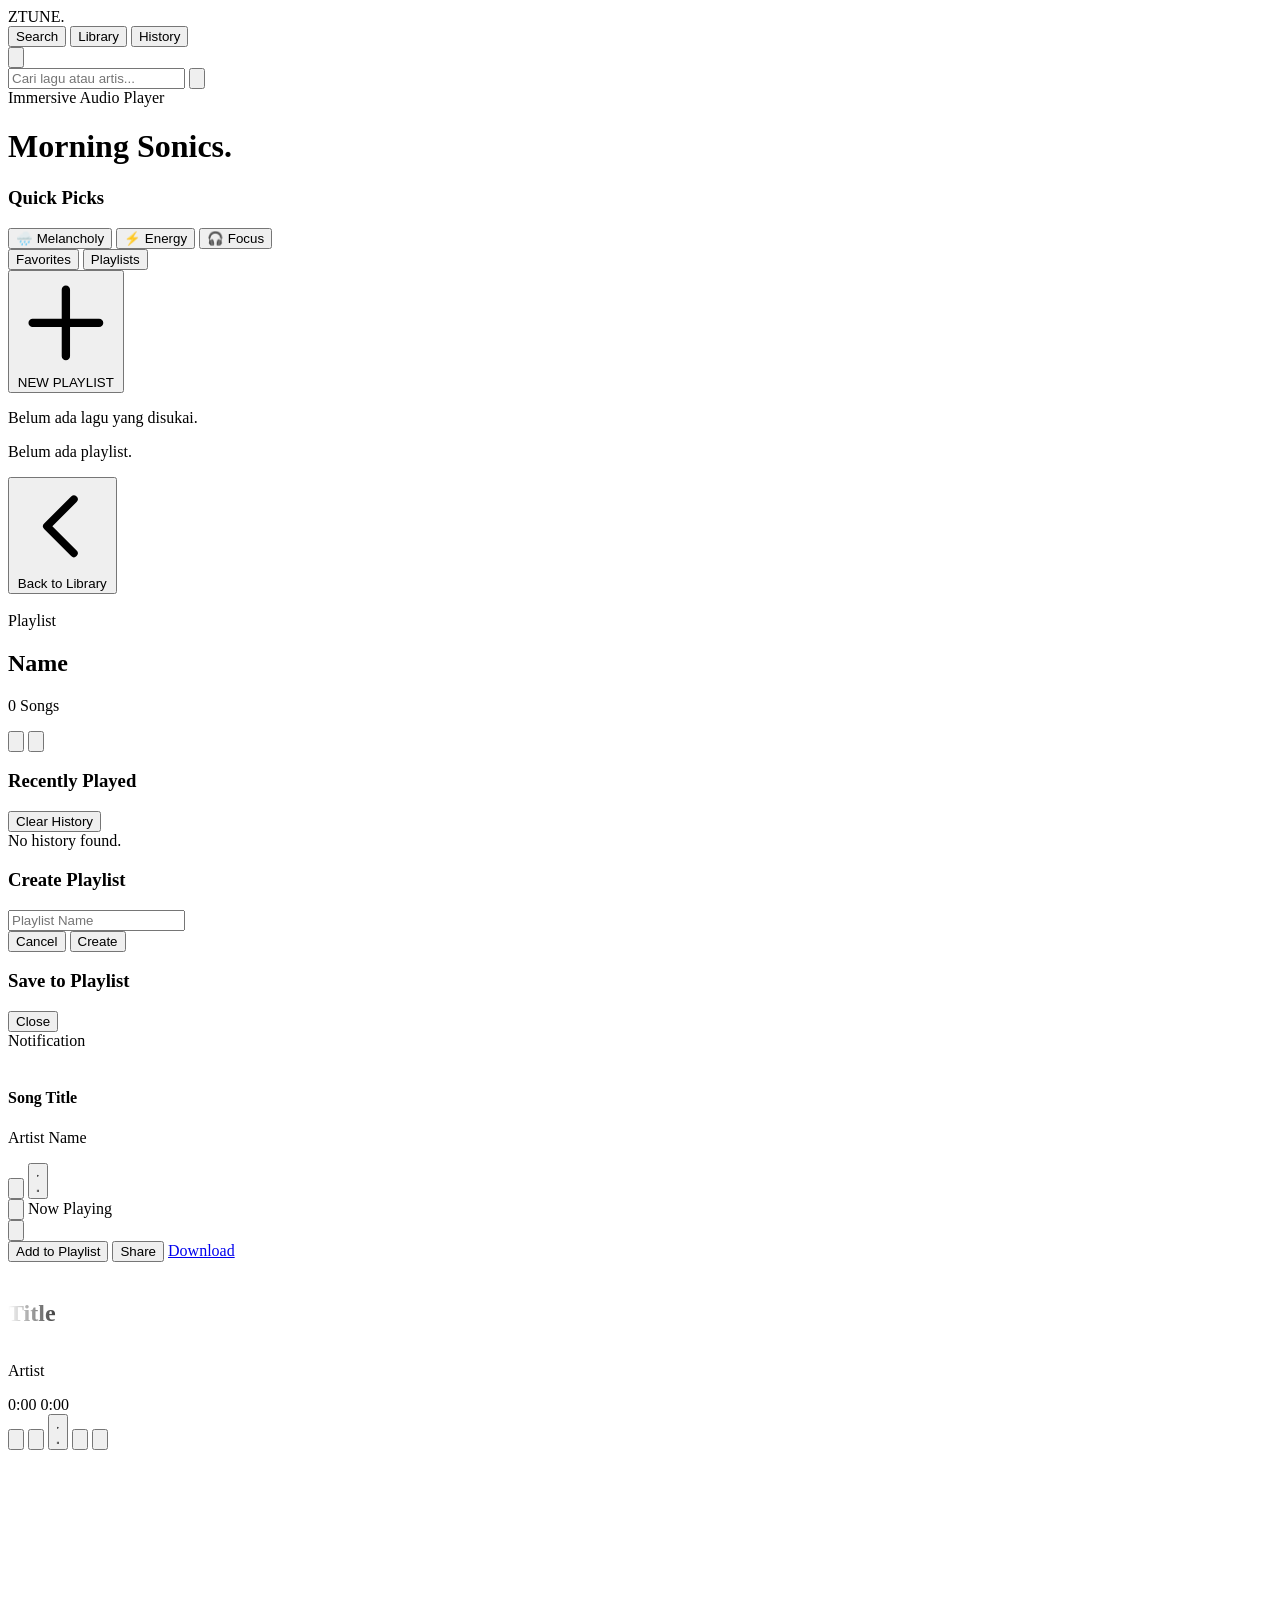
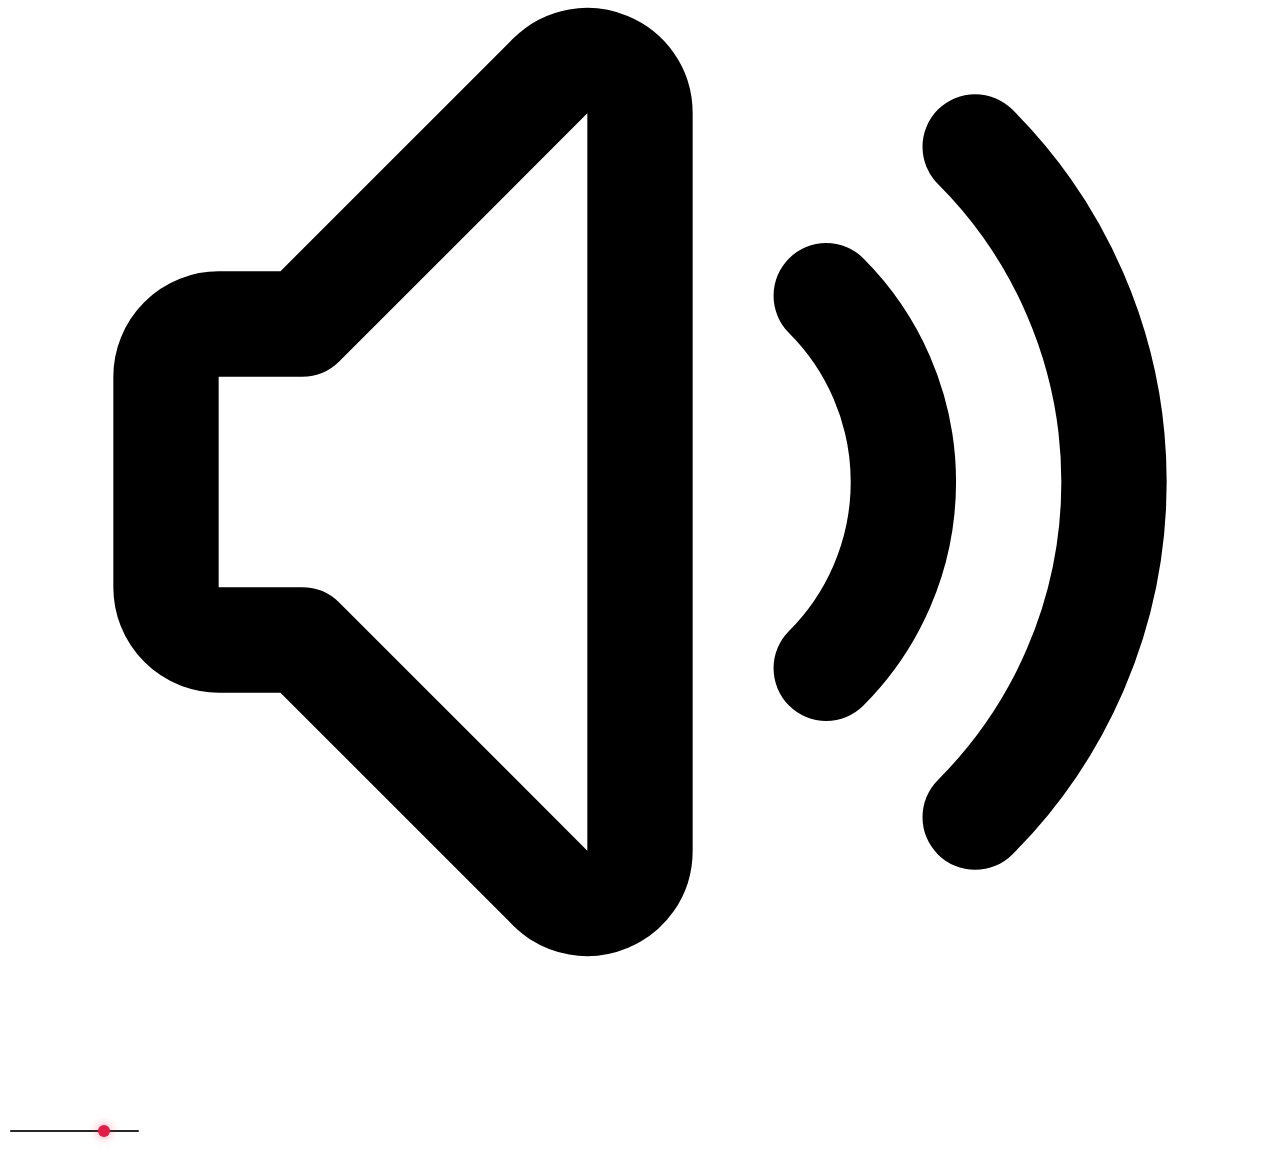
==== commit d2f51609: "Update index.html" ====
--- a/index.html
+++ b/index.html
@@ -1,310 +1,330 @@
 <!DOCTYPE html>
-<html lang="id" class="dark">
+<html lang="id" class="scroll-smooth">
 <head>
     <meta charset="UTF-8">
     <meta name="viewport" content="width=device-width, initial-scale=1.0, maximum-scale=1.0, user-scalable=no">
-    <title>ZTune - Soft Luxury</title>
+    <title>ZTune - Galactic Edition</title>
 
     <link rel="shortcut icon" href="https://files.catbox.moe/s248au.jpg" type="image/x-icon"/>
-    
-    <link href="https://fonts.googleapis.com/css2?family=Plus+Jakarta+Sans:wght@300;400;500;600;700&display=swap" rel="stylesheet">
-    
     <script src="https://cdn.tailwindcss.com"></script>
-    
-    <link rel="stylesheet" href="style.css">
+
+    <link href="https://fonts.googleapis.com/css2?family=Plus+Jakarta+Sans:wght@300;400;500;600;700;800&display=swap" rel="stylesheet">
+    <link rel="stylesheet" href="https://cdnjs.cloudflare.com/ajax/libs/animate.css/4.1.1/animate.min.css"/>
+
+    <script>
+        tailwind.config = {
+            darkMode: 'class',
+            theme: {
+                extend: {
+                    fontFamily: {
+                        sans: ['"Plus Jakarta Sans"', 'sans-serif'],
+                    },
+                    colors: {
+                        brand: {
+                            bg: '#0a0a0a',       // Hitam Matte TGH
+                            surface: '#171717',  // Abu Gelap Card TGH
+                            border: '#262626',   // Garis Halus TGH
+                            red: '#e11d48',      // Merah Rose TGH
+                            hover: '#be123c',    // Hover Merah
+                        }
+                    },
+                    animation: {
+                        'spin-slow': 'spin 8s linear infinite',
+                        'blob': 'blob 7s infinite',
+                    },
+                    keyframes: {
+                        blob: {
+                            '0%': { transform: 'translate(0px, 0px) scale(1)' },
+                            '33%': { transform: 'translate(30px, -50px) scale(1.1)' },
+                            '66%': { transform: 'translate(-20px, 20px) scale(0.9)' },
+                            '100%': { transform: 'translate(0px, 0px) scale(1)' },
+                        }
+                    }
+                }
+            }
+        }
+    </script>
+
+    <style>
+        /* Scrollbar Minimalis TGH */
+        body::-webkit-scrollbar { width: 6px; }
+        body::-webkit-scrollbar-track { background: #0a0a0a; }
+        body::-webkit-scrollbar-thumb { background: #262626; border-radius: 10px; }
+        
+        .no-scrollbar::-webkit-scrollbar { display: none; }
+        
+        /* Utilitas Slider */
+        input[type=range] { -webkit-appearance: none; background: transparent; }
+        input[type=range]::-webkit-slider-thumb { 
+            -webkit-appearance: none; 
+            height: 12px; width: 12px; 
+            border-radius: 50%; 
+            background: #e11d48; /* Brand Red */
+            margin-top: -5px; 
+            cursor: pointer; 
+            box-shadow: 0 0 10px rgba(225, 29, 72, 0.5);
+        }
+        input[type=range]::-webkit-slider-runnable-track { 
+            width: 100%; height: 2px; 
+            cursor: pointer; 
+            background: #262626; 
+            border-radius: 9999px; 
+        }
+
+        /* Marquee untuk Judul Lagu */
+        .marquee-container { overflow: hidden; white-space: nowrap; position: relative; mask-image: linear-gradient(to right, transparent, black 5%, black 95%, transparent); }
+        .marquee-content { display: inline-block; min-width: 100%; }
+        .animate-scroll { animation: scroll-left 12s linear infinite; }
+        @keyframes scroll-left { 0%, 15% { transform: translateX(0); } 85%, 100% { transform: translateX(-100%); } }
+    </style>
 </head>
-<body class="bg-[#0a0a0a] text-white h-screen w-full overflow-hidden flex flex-col relative selection:bg-white/20 selection:text-white font-sans antialiased">
-
-    <div class="fixed inset-0 pointer-events-none z-0">
-        <div class="absolute top-[-10%] left-[-10%] w-[50vw] h-[50vw] bg-white/3 rounded-full blur-[100px]"></div>
-        <div class="absolute bottom-[-10%] right-[-10%] w-[50vw] h-[50vw] bg-white/2 rounded-full blur-[120px]"></div>
-    </div>
-
-    <header id="main-header" class="fixed top-0 left-0 right-0 px-6 py-6 flex justify-between items-center z-50 transition-all duration-500">
-        <div class="flex items-center gap-3" id="traffic-light-container">
-            <button id="nav-btn-red" class="w-3 h-3 rounded-full bg-white/10 hover:bg-white/30 transition-all cursor-default"></button>
-            <div id="nav-btn-yellow" class="w-3 h-3 rounded-full bg-white/10 transition-all"></div>
-            <button id="nav-btn-green" class="w-3 h-3 rounded-full bg-white/10 hover:bg-white/30 transition-all cursor-default"></button>
-        </div>
-
-        <div class="absolute left-1/2 transform -translate-x-1/2 flex bg-white/5 border border-white/5 rounded-full p-1.5 backdrop-blur-xl shadow-lg">
-            <button id="tab-search" class="px-5 py-2 text-xs font-medium rounded-full text-white bg-white/10 transition-all shadow-sm">Search</button>
-            <button id="tab-library" class="px-5 py-2 text-xs font-medium rounded-full text-gray-400 hover:text-white transition-all">Library</button>
-            <button id="tab-history" class="px-5 py-2 text-xs font-medium rounded-full text-gray-400 hover:text-white transition-all">History</button>
-        </div>
-
-        <button id="search-toggle-btn" class="p-2 rounded-full text-gray-400 hover:text-white hover:bg-white/5 transition-all focus:outline-none">
-            <svg class="w-5 h-5" fill="none" stroke="currentColor" viewBox="0 0 24 24"><path stroke-linecap="round" stroke-linejoin="round" stroke-width="1.5" d="M21 21l-6-6m2-5a7 7 0 11-14 0 7 7 0 0114 0z"></path></svg>
-        </button>
-    </header>
-
-    <main id="content-area" class="flex-1 w-full max-w-7xl mx-auto flex flex-col relative z-10 overflow-y-auto px-4 md:px-8 pb-24 pt-28 no-scrollbar scroll-smooth">
-
-        <div id="search-container" class="hidden w-full py-4 animate-slide-down shrink-0 transition-all">
+<body class="bg-brand-bg text-zinc-300 font-sans antialiased h-screen flex flex-col overflow-hidden selection:bg-brand-red selection:text-white">
+
+    <nav id="main-header" class="fixed w-full z-50 top-0 bg-brand-bg/80 backdrop-blur-lg border-b border-brand-border transition-all duration-300">
+        <div class="container mx-auto px-6 h-16 flex items-center justify-between">
+            <div class="flex items-center gap-3">
+                <div class="font-bold text-xl tracking-tight text-white cursor-default">
+                    Z<span class="text-brand-red">TUNE</span>.
+                </div>
+            </div>
+
+            <div class="hidden md:flex gap-1 bg-brand-surface/50 p-1 rounded-full border border-brand-border/50 backdrop-blur-md absolute left-1/2 transform -translate-x-1/2">
+                <button id="tab-search" class="px-6 py-2 rounded-full text-sm font-medium transition-all duration-300 bg-brand-red text-white shadow-lg shadow-brand-red/20">Search</button>
+                <button id="tab-library" class="px-6 py-2 rounded-full text-sm font-medium transition-all duration-300 text-zinc-400 hover:text-white hover:bg-white/5">Library</button>
+                <button id="tab-history" class="px-6 py-2 rounded-full text-sm font-medium transition-all duration-300 text-zinc-400 hover:text-white hover:bg-white/5">History</button>
+            </div>
+
+            <button id="search-toggle-btn" class="p-2 text-zinc-400 hover:text-white transition-colors">
+                <svg class="w-6 h-6" fill="none" stroke="currentColor" viewBox="0 0 24 24"><path stroke-linecap="round" stroke-linejoin="round" stroke-width="2" d="M21 21l-6-6m2-5a7 7 0 11-14 0 7 7 0 0114 0z"></path></svg>
+            </button>
+        </div>
+    </nav>
+
+    <main id="content-area" class="flex-grow container mx-auto px-6 max-w-7xl pt-24 pb-32 overflow-y-auto scroll-smooth no-scrollbar">
+        
+        <div id="search-container" class="hidden w-full mb-8 animate__animated animate__fadeInDown">
             <form id="search-form" class="relative group w-full max-w-2xl mx-auto">
-                <input type="text" id="search-input" placeholder="Search for minimal luxury..." 
-                    class="w-full pl-6 pr-12 py-4 bg-white/5 backdrop-blur-2xl border border-white/5 focus:border-white/20 rounded-2xl text-base text-white placeholder-gray-500 focus:outline-none focus:ring-0 transition-all shadow-xl" autocomplete="off">
-                <div id="search-icon-wrapper" class="absolute right-5 top-1/2 transform -translate-y-1/2 text-gray-500">
-                    <svg class="w-5 h-5" fill="none" stroke="currentColor" viewBox="0 0 24 24"><path stroke-linecap="round" stroke-linejoin="round" stroke-width="1.5" d="M21 21l-6-6m2-5a7 7 0 11-14 0 7 7 0 0114 0z"></path></svg>
-                </div>
+                <input type="text" id="search-input" placeholder="Cari lagu atau artis..." 
+                    class="w-full pl-6 pr-14 py-4 bg-brand-surface border border-brand-border focus:border-brand-red/50 rounded-2xl text-white placeholder-zinc-500 focus:outline-none focus:ring-1 focus:ring-brand-red/50 transition-all shadow-lg" autocomplete="off">
+                <button type="submit" id="search-icon-wrapper" class="absolute right-4 top-1/2 transform -translate-y-1/2 text-zinc-500 hover:text-brand-red transition-colors">
+                    <svg class="w-6 h-6" fill="none" stroke="currentColor" viewBox="0 0 24 24"><path stroke-linecap="round" stroke-linejoin="round" stroke-width="2" d="M21 21l-6-6m2-5a7 7 0 11-14 0 7 7 0 0114 0z"></path></svg>
+                </button>
             </form>
         </div>
 
-        <div class="flex-1 mt-4 px-1 relative min-h-[500px]">
-
-            <div id="explore-area" class="animate-fade-in pb-10 transition-opacity duration-300">
-                <div id="greeting-container" class="mt-10 mb-12 text-center flex flex-col justify-center">
-                    <span class="text-gray-500 text-[10px] font-medium tracking-[0.4em] uppercase mb-4">ZTune Player</span>
-                    <h2 id="greeting-text" class="text-4xl md:text-5xl font-light text-white mb-2 tracking-tight">Pure <span class="font-medium text-gray-200">Audio.</span></h2>
-                </div>
+        <div class="relative min-h-[500px]">
+            
+            <div id="explore-area" class="animate__animated animate__fadeIn">
+                <header class="text-center mb-12">
+                    <span class="inline-flex items-center gap-2 px-3 py-1 rounded-full bg-brand-surface border border-brand-border text-xs font-medium text-zinc-400 mb-6">
+                        <span class="w-2 h-2 rounded-full bg-brand-red animate-pulse"></span>
+                        Immersive Audio Player
+                    </span>
+                    <h1 id="greeting-text" class="text-4xl md:text-6xl font-bold text-white tracking-tight mb-4">
+                        Discover Your <br class="hidden md:block" /> <span class="text-transparent bg-clip-text bg-gradient-to-r from-white to-zinc-500">Sonic Universe.</span>
+                    </h1>
+                </header>
 
                 <div id="quick-picks-container" class="mb-12 hidden">
-                    <div class="flex items-center gap-2 mb-6 px-1 border-b border-white/5 pb-2">
-                        <h3 class="text-sm font-medium text-gray-300 uppercase tracking-wider">Quick Picks</h3>
-                    </div>
-                    <div id="quick-picks-list" class="grid grid-cols-2 md:grid-cols-3 lg:grid-cols-5 gap-6"></div>
-                </div>
-
-                <div class="mb-8 max-w-4xl mx-auto">
-                    <div class="grid grid-cols-2 md:grid-cols-4 gap-4">
-                        <button onclick="triggerSearch('lagu galau indonesia terbaru', this)" class="mood-card group">
-                            <span class="mood-icon text-xl text-gray-400 group-hover:text-white transition-colors mb-2">🌧️</span>
-                            <span class="text-sm font-medium text-gray-400 group-hover:text-white">Melancholy</span>
-                        </button>
-                        <button onclick="triggerSearch('lagu happy mood booster', this)" class="mood-card group">
-                            <span class="mood-icon text-xl text-gray-400 group-hover:text-white transition-colors mb-2">⚡</span>
-                            <span class="text-sm font-medium text-gray-400 group-hover:text-white">Energy</span>
-                        </button>
-                        <button onclick="triggerSearch('lagu chill santai', this)" class="mood-card group">
-                            <span class="mood-icon text-xl text-gray-400 group-hover:text-white transition-colors mb-2">☕</span>
-                            <span class="text-sm font-medium text-gray-400 group-hover:text-white">Chill</span>
-                        </button>
-                        <button onclick="triggerSearch('lofi hip hop study', this)" class="mood-card group">
-                            <span class="mood-icon text-xl text-gray-400 group-hover:text-white transition-colors mb-2">🎧</span>
-                            <span class="text-sm font-medium text-gray-400 group-hover:text-white">Focus</span>
-                        </button>
-                    </div>
-                </div>
-            </div>
-
-            <div id="message-area" class="text-center text-sm font-medium text-gray-500 py-10 transition-all hidden"></div>
-
-            <div id="results-area" class="hidden grid grid-cols-2 md:grid-cols-3 lg:grid-cols-4 xl:grid-cols-5 gap-6 pb-24 animate-fade-in"></div>
-
-            <div id="library-area" class="hidden pb-24 animate-fade-in w-full">
-
-                <div class="flex items-center gap-8 mb-8 px-2 border-b border-white/5 pb-4 justify-center md:justify-start">
-                    <button id="lib-tab-liked" class="text-white font-medium text-base border-b border-white pb-1 transition-all">Liked Songs</button>
-                    <button id="lib-tab-playlists" class="text-gray-500 font-medium text-base pb-1 hover:text-white transition-all border-b border-transparent">Playlists</button>
-                    <button id="btn-create-playlist" class="hidden ml-auto text-xs bg-white/5 hover:bg-white/10 border border-white/5 px-4 py-2 rounded-full transition-all flex items-center gap-2">
-                        <span>+</span> New
+                    <div class="flex items-center justify-between mb-6">
+                        <h3 class="text-lg font-bold text-white border-l-4 border-brand-red pl-3">Quick Picks</h3>
+                    </div>
+                    <div id="quick-picks-list" class="grid grid-cols-2 md:grid-cols-4 lg:grid-cols-5 gap-4"></div>
+                </div>
+
+                <div class="flex flex-wrap justify-center gap-3 mb-12">
+                    <button onclick="triggerSearch('lagu galau estetik', this)" class="mood-btn group px-6 py-2.5 rounded-full text-sm font-medium transition-all duration-300 bg-brand-surface border border-brand-border text-zinc-400 hover:text-white hover:border-zinc-600 hover:bg-brand-border">
+                        <span class="mr-2 opacity-50 group-hover:opacity-100">🌧️</span> Melancholy
+                    </button>
+                    <button onclick="triggerSearch('lagu happy mood booster', this)" class="mood-btn group px-6 py-2.5 rounded-full text-sm font-medium transition-all duration-300 bg-brand-surface border border-brand-border text-zinc-400 hover:text-white hover:border-zinc-600 hover:bg-brand-border">
+                        <span class="mr-2 opacity-50 group-hover:opacity-100">⚡</span> Energy
+                    </button>
+                    <button onclick="triggerSearch('lofi hip hop study', this)" class="mood-btn group px-6 py-2.5 rounded-full text-sm font-medium transition-all duration-300 bg-brand-surface border border-brand-border text-zinc-400 hover:text-white hover:border-zinc-600 hover:bg-brand-border">
+                        <span class="mr-2 opacity-50 group-hover:opacity-100">🎧</span> Focus
+                    </button>
+                </div>
+            </div>
+
+            <div id="message-area" class="text-center text-sm font-medium text-zinc-500 py-12 hidden animate__animated animate__fadeIn"></div>
+
+            <div id="results-area" class="hidden grid grid-cols-1 sm:grid-cols-2 lg:grid-cols-3 xl:grid-cols-4 gap-x-6 gap-y-8 animate__animated animate__fadeIn"></div>
+
+            <div id="library-area" class="hidden w-full animate__animated animate__fadeIn">
+                <div class="flex justify-center gap-4 mb-10">
+                    <button id="lib-tab-liked" class="text-white font-bold text-lg border-b-2 border-brand-red pb-1 transition-all">Favorites</button>
+                    <button id="lib-tab-playlists" class="text-zinc-500 font-bold text-lg pb-1 hover:text-white transition-all border-b-2 border-transparent hover:border-zinc-700">Playlists</button>
+                </div>
+                
+                <div class="flex justify-end mb-6">
+                    <button id="btn-create-playlist" class="hidden px-4 py-2 rounded-lg bg-zinc-800 text-white text-xs font-bold hover:bg-brand-red transition-colors flex items-center gap-2">
+                        <svg class="w-3 h-3" fill="none" stroke="currentColor" viewBox="0 0 24 24"><path stroke-linecap="round" stroke-linejoin="round" stroke-width="2" d="M12 4v16m8-8H4"></path></svg>
+                        NEW PLAYLIST
                     </button>
                 </div>
 
                 <div id="lib-content-liked" class="w-full">
-                    <div id="library-list" class="grid grid-cols-2 md:grid-cols-3 lg:grid-cols-4 xl:grid-cols-5 gap-6"></div>
-                    <div id="empty-library-msg" class="hidden flex flex-col items-center justify-center mt-20 text-center w-full opacity-60">
-                        <div class="w-12 h-12 rounded-full bg-white/5 flex items-center justify-center mb-4 text-gray-500">
-                             <svg class="w-5 h-5" fill="currentColor" viewBox="0 0 24 24"><path d="M12 21.35l-1.45-1.32C5.4 15.36 2 12.28 2 8.5 2 5.42 4.42 3 7.5 3c1.74 0 3.41.81 4.5 2.09C13.09 3.81 14.76 3 16.5 3 19.58 3 22 5.42 22 8.5c0 3.78-3.4 6.86-8.55 11.54L12 21.35z"/></svg>
-                        </div>
-                        <p class="text-gray-500 text-sm">No favorites yet.</p>
+                    <div id="library-list" class="grid grid-cols-1 sm:grid-cols-2 lg:grid-cols-3 xl:grid-cols-4 gap-6"></div>
+                    <div id="empty-library-msg" class="hidden text-center py-20">
+                        <p class="text-zinc-600">Belum ada lagu yang disukai.</p>
                     </div>
                 </div>
 
                 <div id="lib-content-playlists" class="hidden w-full">
-                    <div id="playlist-list" class="grid grid-cols-2 md:grid-cols-3 lg:grid-cols-4 xl:grid-cols-5 gap-6"></div>
-                    <div id="empty-playlist-msg" class="hidden flex flex-col items-center justify-center mt-20 text-center w-full opacity-60">
-                         <p class="text-gray-500 text-sm">Create your first collection.</p>
-                    </div>
-                </div>
-
-                <div id="playlist-view" class="hidden w-full animate-fade-in absolute top-0 left-0 bg-[#0a0a0a] z-20 min-h-full pb-20">
-                     <div class="flex items-center mb-6 pt-4 px-2">
-                         <button onclick="closePlaylistView()" class="text-gray-500 hover:text-white flex items-center gap-2 text-sm transition-colors">
-                            <svg class="w-4 h-4" fill="none" stroke="currentColor" viewBox="0 0 24 24"><path stroke-linecap="round" stroke-linejoin="round" stroke-width="1.5" d="M15 19l-7-7 7-7"></path></svg>
-                            Back
-                         </button>
-                    </div>
-
-                    <div class="flex flex-col md:flex-row gap-8 mb-10 items-end px-2">
-                        <div class="relative w-40 h-40 md:w-56 md:h-56 rounded-xl overflow-hidden shadow-2xl shrink-0 bg-white/5">
+                    <div id="playlist-list" class="grid grid-cols-1 sm:grid-cols-2 lg:grid-cols-3 xl:grid-cols-4 gap-6"></div>
+                    <div id="empty-playlist-msg" class="hidden text-center py-20">
+                        <p class="text-zinc-600">Belum ada playlist.</p>
+                    </div>
+                </div>
+
+                <div id="playlist-view" class="hidden absolute top-0 left-0 w-full min-h-full bg-brand-bg z-20 animate__animated animate__fadeInRight">
+                    <button onclick="closePlaylistView()" class="mb-6 flex items-center gap-2 text-zinc-400 hover:text-white transition-colors">
+                        <svg class="w-5 h-5" fill="none" stroke="currentColor" viewBox="0 0 24 24"><path stroke-linecap="round" stroke-linejoin="round" stroke-width="2" d="M15 19l-7-7 7-7"></path></svg>
+                        Back to Library
+                    </button>
+
+                    <div class="flex flex-col md:flex-row gap-8 mb-12 items-end bg-brand-surface p-6 rounded-2xl border border-brand-border">
+                        <div class="w-40 h-40 md:w-56 md:h-56 shrink-0 rounded-xl overflow-hidden border border-brand-border shadow-2xl">
                             <img id="view-pl-cover" src="" class="w-full h-full object-cover">
                         </div>
-                        <div class="flex flex-col justify-end h-full gap-1 w-full pb-2">
-                            <span class="text-[10px] font-bold text-gray-500 uppercase tracking-widest">Collection</span>
-                            <h2 id="view-pl-name" class="text-3xl md:text-5xl font-light text-white leading-tight">Playlist</h2>
-                            <p id="view-pl-count" class="text-gray-500 text-xs font-medium mb-6 mt-1">0 songs</p>
-
-                            <div class="flex items-center gap-4">
-                                <button id="btn-play-playlist" class="w-12 h-12 bg-white text-black rounded-full flex items-center justify-center hover:scale-105 transition-transform shadow-[0_0_20px_rgba(255,255,255,0.2)]">
-                                    <svg class="w-5 h-5 ml-0.5" fill="currentColor" viewBox="0 0 24 24"><path d="M8 5v14l11-7z"/></svg>
+                        <div class="flex flex-col gap-2 w-full">
+                            <span class="text-brand-red text-xs font-bold tracking-widest uppercase">Playlist</span>
+                            <h2 id="view-pl-name" class="text-3xl md:text-5xl font-bold text-white">Name</h2>
+                            <p id="view-pl-count" class="text-zinc-500 text-sm">0 Songs</p>
+                            <div class="flex gap-4 mt-4">
+                                <button id="btn-play-playlist" class="w-12 h-12 rounded-full bg-brand-red text-white flex items-center justify-center hover:bg-brand-hover shadow-lg shadow-brand-red/20 transition-all">
+                                    <svg class="w-5 h-5 ml-1" fill="currentColor" viewBox="0 0 24 24"><path d="M8 5v14l11-7z"/></svg>
                                 </button>
-                                <button id="btn-delete-playlist" class="w-12 h-12 border border-white/10 rounded-full flex items-center justify-center text-gray-500 hover:text-red-400 hover:border-red-400/20 transition-all">
-                                    <svg class="w-5 h-5" fill="none" stroke="currentColor" viewBox="0 0 24 24"><path stroke-linecap="round" stroke-linejoin="round" stroke-width="1.5" d="M19 7l-.867 12.142A2 2 0 0116.138 21H7.862a2 2 0 01-1.995-1.858L5 7m5 4v6m4-6v6m1-10V4a1 1 0 00-1-1h-4a1 1 0 00-1 1v3M4 7h16"></path></svg>
+                                <button id="btn-delete-playlist" class="w-12 h-12 rounded-full border border-brand-border text-zinc-400 flex items-center justify-center hover:border-brand-red hover:text-brand-red transition-all">
+                                    <svg class="w-5 h-5" fill="none" stroke="currentColor" viewBox="0 0 24 24"><path stroke-linecap="round" stroke-linejoin="round" stroke-width="2" d="M19 7l-.867 12.142A2 2 0 0116.138 21H7.862a2 2 0 01-1.995-1.858L5 7m5 4v6m4-6v6m1-10V4a1 1 0 00-1-1h-4a1 1 0 00-1 1v3M4 7h16"></path></svg>
                                 </button>
                             </div>
                         </div>
                     </div>
-
-                    <div id="view-pl-songs" class="grid grid-cols-2 md:grid-cols-3 lg:grid-cols-4 xl:grid-cols-5 gap-6"></div>
-                     <div id="empty-view-pl-msg" class="hidden flex flex-col items-center justify-center mt-10 text-center w-full">
-                        <p class="text-gray-500 text-sm">Empty collection.</p>
-                    </div>
-                </div>
-            </div>
-
-            <div id="history-area" class="hidden pb-24 animate-fade-in">
-                <div class="flex items-center justify-between mb-8 px-2 border-b border-white/5 pb-4">
-                    <h3 class="text-sm font-medium text-gray-300 uppercase tracking-wider">Recently Played</h3>
-                    <button onclick="clearHistory()" class="text-[10px] text-gray-500 hover:text-white uppercase tracking-widest transition-colors">Clear</button>
-                </div>
-                <div id="history-list" class="grid grid-cols-2 md:grid-cols-3 lg:grid-cols-4 xl:grid-cols-5 gap-6"></div>
-                <div id="empty-history-msg" class="hidden flex flex-col items-center justify-center mt-20 text-center w-full opacity-60">
-                    <p class="text-gray-500 text-sm">No history available.</p>
-                </div>
+                    <div id="view-pl-songs" class="grid grid-cols-1 sm:grid-cols-2 lg:grid-cols-3 xl:grid-cols-4 gap-6"></div>
+                </div>
+            </div>
+
+            <div id="history-area" class="hidden w-full animate__animated animate__fadeIn">
+                <div class="flex justify-between items-center mb-8 border-b border-brand-border pb-4">
+                    <h3 class="text-xl font-bold text-white">Recently Played</h3>
+                    <button onclick="clearHistory()" class="text-xs text-brand-red hover:text-white font-bold uppercase">Clear History</button>
+                </div>
+                <div id="history-list" class="grid grid-cols-1 sm:grid-cols-2 lg:grid-cols-3 xl:grid-cols-4 gap-6"></div>
+                <div id="empty-history-msg" class="hidden text-center py-20 text-zinc-600">No history found.</div>
             </div>
 
         </div>
     </main>
 
-    <div id="playlist-modal" class="fixed inset-0 z-[80] bg-[#0a0a0a]/80 backdrop-blur-md hidden flex items-center justify-center animate-fade-in">
-        <div class="bg-[#121212] border border-white/10 p-8 rounded-3xl w-80 shadow-2xl transform scale-100 transition-all animate-modal-in">
-            <h3 class="text-lg font-light text-white mb-6 text-center">New Playlist</h3>
-            <input id="playlist-name-input" type="text" placeholder="Name..." class="w-full bg-transparent border-b border-white/10 px-2 py-3 text-white focus:outline-none focus:border-white/50 transition-colors mb-8 text-center placeholder-gray-600">
-            <div class="flex justify-center gap-6">
-                <button id="close-playlist-modal" class="px-4 py-2 text-xs text-gray-500 hover:text-white transition-colors">CANCEL</button>
-                <button id="save-playlist-btn" class="px-6 py-2 text-xs bg-white text-black font-medium rounded-full hover:bg-gray-200 transition-colors">CREATE</button>
-            </div>
-        </div>
-    </div>
-
-    <div id="add-to-playlist-modal" class="fixed inset-0 z-[90] bg-[#0a0a0a]/80 backdrop-blur-md hidden flex items-center justify-center animate-fade-in">
-        <div class="bg-[#121212] border border-white/10 p-6 rounded-3xl w-80 shadow-2xl transform scale-100 transition-all animate-modal-in max-h-[70vh] flex flex-col">
-            <h3 class="text-sm font-medium mb-6 text-gray-400 text-center uppercase tracking-widest">Save to</h3>
-            <div id="select-playlist-list" class="flex flex-col gap-2 overflow-y-auto min-h-[100px] mb-4 pr-1"></div>
-            <button id="close-select-modal" class="w-full py-4 text-xs text-gray-600 hover:text-white transition-colors border-t border-white/5">CLOSE</button>
-        </div>
-    </div>
-
-    <div id="toast" class="fixed bottom-24 left-1/2 transform -translate-x-1/2 bg-white/10 backdrop-blur-xl border border-white/5 text-white px-6 py-3 rounded-full shadow-2xl font-medium text-xs hidden z-[100] items-center gap-3 animate-toast-in">
-        <div class="w-1.5 h-1.5 bg-green-400 rounded-full"></div>
+    <div id="playlist-modal" class="fixed inset-0 z-[80] bg-black/80 backdrop-blur-sm hidden flex items-center justify-center animate__animated animate__fadeIn">
+        <div class="bg-brand-surface border border-brand-border p-6 rounded-2xl w-80 shadow-2xl">
+            <h3 class="text-lg font-bold text-white mb-4">Create Playlist</h3>
+            <input id="playlist-name-input" type="text" placeholder="Playlist Name" class="w-full bg-brand-bg border border-brand-border rounded-lg px-4 py-3 text-white focus:outline-none focus:border-brand-red mb-6">
+            <div class="flex justify-end gap-3">
+                <button id="close-playlist-modal" class="px-4 py-2 text-sm text-zinc-500 hover:text-white">Cancel</button>
+                <button id="save-playlist-btn" class="px-4 py-2 text-sm bg-brand-red text-white font-bold rounded-lg hover:bg-brand-hover">Create</button>
+            </div>
+        </div>
+    </div>
+
+    <div id="add-to-playlist-modal" class="fixed inset-0 z-[90] bg-black/80 backdrop-blur-sm hidden flex items-center justify-center animate__animated animate__fadeIn">
+        <div class="bg-brand-surface border border-brand-border p-6 rounded-2xl w-80 shadow-2xl max-h-[70vh] flex flex-col">
+            <h3 class="text-lg font-bold text-white mb-4">Save to Playlist</h3>
+            <div id="select-playlist-list" class="flex flex-col gap-2 overflow-y-auto mb-4"></div>
+            <button id="close-select-modal" class="w-full py-3 text-sm text-zinc-500 hover:text-white border-t border-brand-border mt-auto">Close</button>
+        </div>
+    </div>
+
+    <div id="toast" class="fixed bottom-24 left-1/2 transform -translate-x-1/2 bg-brand-surface border border-brand-border text-white px-6 py-3 rounded-full shadow-2xl font-medium text-sm hidden z-[100] items-center gap-2 animate__animated animate__fadeInUp">
+        <span class="w-2 h-2 rounded-full bg-brand-red"></span>
         <span id="toast-msg">Notification</span>
     </div>
 
-    <div id="mini-player" class="fixed bottom-6 left-4 right-4 z-50 bg-[#141414]/90 backdrop-blur-2xl border border-white/5 rounded-2xl p-3 flex items-center justify-between shadow-2xl transform translate-y-[150%] transition-transform duration-500 cursor-pointer hidden hover:bg-[#1a1a1a] max-w-5xl mx-auto">
-        <div class="flex items-center gap-4 overflow-hidden flex-1">
-            <div class="w-10 h-10 rounded-full overflow-hidden bg-gray-800 shrink-0 relative">
-                <img id="mini-cover" src="" class="w-full h-full object-cover opacity-80">
+    <div id="mini-player" class="fixed bottom-6 left-4 right-4 z-50 bg-brand-surface/90 backdrop-blur-xl border border-brand-border rounded-xl p-3 flex items-center justify-between shadow-2xl transform translate-y-[150%] transition-transform duration-500 cursor-pointer hidden max-w-4xl mx-auto hover:border-brand-red/30">
+        <div class="flex items-center gap-3 overflow-hidden flex-1">
+            <div class="w-12 h-12 rounded-lg overflow-hidden bg-brand-bg shrink-0 relative">
+                <img id="mini-cover" src="" class="w-full h-full object-cover">
             </div>
             <div class="flex flex-col overflow-hidden w-full pr-4">
-                <h4 id="mini-title" class="text-sm font-medium text-white truncate">Title</h4>
-                <p id="mini-artist" class="text-[10px] text-gray-500 truncate uppercase tracking-wider">Artist</p>
+                <h4 id="mini-title" class="text-sm font-bold text-white truncate">Song Title</h4>
+                <p id="mini-artist" class="text-xs text-zinc-500 truncate">Artist Name</p>
             </div>
         </div>
         <div class="flex items-center gap-4 pr-2">
-            <button id="mini-like-btn" class="text-gray-500 hover:text-white transition-colors focus:outline-none">
-                <svg class="w-5 h-5" fill="currentColor" viewBox="0 0 24 24"><path d="M12 21.35l-1.45-1.32C5.4 15.36 2 12.28 2 8.5 2 5.42 4.42 3 7.5 3c1.74 0 3.41.81 4.5 2.09C13.09 3.81 14.76 3 16.5 3 19.58 3 22 5.42 22 8.5c0 3.78-3.4 6.86-8.55 11.54L12 21.35z"/></svg>
+            <button id="mini-like-btn" class="text-zinc-500 hover:text-brand-red transition-colors"><svg class="w-5 h-5" fill="currentColor" viewBox="0 0 24 24"><path d="M12 21.35l-1.45-1.32C5.4 15.36 2 12.28 2 8.5 2 5.42 4.42 3 7.5 3c1.74 0 3.41.81 4.5 2.09C13.09 3.81 14.76 3 16.5 3 19.58 3 22 5.42 22 8.5c0 3.78-3.4 6.86-8.55 11.54L12 21.35z"/></svg></button>
+            <button id="mini-play-btn" class="text-white hover:text-brand-red focus:outline-none">
+                <svg id="mini-play-icon" class="w-8 h-8" fill="currentColor" viewBox="0 0 24 24"><path d="M8 5v14l11-7z"/></svg>
+                <svg id="mini-pause-icon" class="w-8 h-8 hidden" fill="currentColor" viewBox="0 0 24 24"><path d="M6 19h4V5H6v14zm8-14v14h4V5h-4z"/></svg>
             </button>
-            <button id="mini-play-btn" class="text-white hover:text-gray-300 focus:outline-none p-1">
-                <svg id="mini-play-icon" class="w-6 h-6" fill="currentColor" viewBox="0 0 24 24"><path d="M8 5v14l11-7z"/></svg>
-                <svg id="mini-pause-icon" class="w-6 h-6 hidden" fill="currentColor" viewBox="0 0 24 24"><path d="M6 19h4V5H6v14zm8-14v14h4V5h-4z"/></svg>
+        </div>
+    </div>
+
+    <div id="player-overlay" class="fixed inset-0 z-[60] bg-brand-bg flex flex-col transition-transform duration-500 ease-in-out translate-y-[100%]">
+        
+        <div class="relative z-20 w-full px-6 py-6 flex justify-between items-center border-b border-brand-border bg-brand-bg/90 backdrop-blur-md">
+            <button id="close-player-btn" class="p-2 rounded-full bg-brand-surface border border-brand-border text-zinc-400 hover:text-white transition-all">
+                <svg class="w-5 h-5" fill="none" stroke="currentColor" viewBox="0 0 24 24"><path stroke-linecap="round" stroke-linejoin="round" stroke-width="2" d="M19 9l-7 7-7-7"></path></svg>
             </button>
-        </div>
-    </div>
-
-    <div id="player-overlay" class="fixed inset-0 z-[60] bg-[#0a0a0a] flex flex-col transition-transform duration-700 ease-[cubic-bezier(0.22,1,0.36,1)] translate-y-[100%]">
-        <div class="absolute inset-0 z-0 overflow-hidden opacity-20 pointer-events-none">
-            <img id="player-bg-image" src="" class="w-full h-full object-cover blur-[100px] scale-125 grayscale">
-            <div class="absolute inset-0 bg-[#0a0a0a]/60"></div>
-        </div>
-
-        <div class="relative z-20 w-full px-6 py-8 flex justify-between items-center">
-            <button id="close-player-btn" class="p-2 rounded-full hover:bg-white/5 transition-all text-gray-400 hover:text-white">
-                <svg class="w-6 h-6" fill="none" stroke="currentColor" viewBox="0 0 24 24"><path stroke-linecap="round" stroke-linejoin="round" stroke-width="1.5" d="M19 9l-7 7-7-7"></path></svg>
-            </button>
-            <span class="text-[10px] font-medium tracking-[0.3em] uppercase text-gray-500">Playing</span>
-
+            <span class="text-xs font-bold tracking-widest uppercase text-brand-red">Now Playing</span>
             <div class="relative">
-                <button id="options-btn" class="p-2 rounded-full hover:bg-white/5 transition-all text-gray-400">
-                    <svg class="w-6 h-6" fill="none" stroke="currentColor" viewBox="0 0 24 24"><path stroke-linecap="round" stroke-linejoin="round" stroke-width="1.5" d="M5 12h.01M12 12h.01M19 12h.01M6 12a1 1 0 11-2 0 1 1 0 012 0zm7 0a1 1 0 11-2 0 1 1 0 012 0zm7 0a1 1 0 11-2 0 1 1 0 012 0z"></path></svg>
+                <button id="options-btn" class="p-2 text-zinc-400 hover:text-white"><svg class="w-6 h-6" fill="none" stroke="currentColor" viewBox="0 0 24 24"><path stroke-linecap="round" stroke-linejoin="round" stroke-width="2" d="M5 12h.01M12 12h.01M19 12h.01M6 12a1 1 0 11-2 0 1 1 0 012 0zm7 0a1 1 0 11-2 0 1 1 0 012 0zm7 0a1 1 0 11-2 0 1 1 0 012 0z"></path></svg></button>
+                <div id="options-menu" class="absolute right-0 top-full mt-2 w-48 bg-brand-surface border border-brand-border rounded-xl p-1 hidden z-[70] shadow-xl">
+                    <button id="menu-add-playlist-btn" class="w-full text-left px-4 py-3 rounded-lg hover:bg-white/5 text-sm text-zinc-300 hover:text-white flex items-center gap-2">Add to Playlist</button>
+                    <button id="menu-share-btn" class="w-full text-left px-4 py-3 rounded-lg hover:bg-white/5 text-sm text-zinc-300 hover:text-white flex items-center gap-2">Share</button>
+                    <a id="menu-download-btn" href="#" download class="w-full text-left px-4 py-3 rounded-lg hover:bg-white/5 text-sm text-zinc-300 hover:text-white flex items-center gap-2">Download</a>
+                </div>
+            </div>
+        </div>
+
+        <div class="flex-1 flex flex-col items-center justify-center w-full max-w-4xl mx-auto px-6 overflow-y-auto">
+            <div class="w-full max-w-xs md:max-w-sm aspect-square bg-brand-surface rounded-2xl border border-brand-border shadow-2xl mb-8 relative group overflow-hidden">
+                <img id="player-cover" src="" class="w-full h-full object-cover">
+                <div class="absolute inset-0 bg-gradient-to-t from-black/60 to-transparent opacity-0 group-hover:opacity-100 transition-opacity duration-300"></div>
+            </div>
+
+            <div class="text-center w-full mb-8">
+                <div id="marquee-wrapper" class="marquee-container w-full max-w-md mx-auto mb-2">
+                    <h2 id="player-title" class="text-2xl md:text-3xl font-bold text-white marquee-content w-max">Title</h2>
+                </div>
+                <p id="player-artist" class="text-lg text-brand-red font-medium">Artist</p>
+            </div>
+
+            <div class="w-full max-w-lg mb-8 group">
+                <div class="relative cursor-pointer h-2 flex items-center" id="progress-container">
+                    <div class="w-full h-1 bg-brand-border rounded-full overflow-hidden group-hover:h-2 transition-all">
+                        <div id="progress-fill" class="h-full bg-white w-0 rounded-full relative"></div>
+                    </div>
+                </div>
+                <div class="flex justify-between mt-2 text-xs font-mono text-zinc-500">
+                    <span id="current-time">0:00</span>
+                    <span id="duration">0:00</span>
+                </div>
+            </div>
+
+            <div class="flex items-center justify-center gap-8 mb-8">
+                <button id="loop-btn" class="text-zinc-600 hover:text-white transition-colors relative"><svg class="w-6 h-6" fill="none" stroke="currentColor" viewBox="0 0 24 24"><path stroke-linecap="round" stroke-linejoin="round" stroke-width="2" d="M4 4v5h.582m15.356 2A8.001 8.001 0 004.582 9m0 0H9m11 11v-5h-.581m0 0a8.003 8.003 0 01-15.357-2m15.357 2H15"></path></svg><div id="loop-dot" class="absolute -top-1 -right-1 w-1.5 h-1.5 bg-brand-red rounded-full hidden"></div></button>
+                <button id="prev-btn" class="text-zinc-400 hover:text-white"><svg class="w-8 h-8" fill="currentColor" viewBox="0 0 24 24"><path d="M6 6h2v12H6zm3.5 6l8.5 6V6z"/></svg></button>
+                <button id="play-pause-btn" class="w-16 h-16 bg-white text-black rounded-full flex items-center justify-center hover:scale-105 transition-transform shadow-[0_0_20px_rgba(255,255,255,0.3)]">
+                    <svg id="play-icon" class="w-8 h-8 ml-1" fill="currentColor" viewBox="0 0 24 24"><path d="M8 5v14l11-7z"/></svg>
+                    <svg id="pause-icon" class="w-8 h-8 hidden" fill="currentColor" viewBox="0 0 24 24"><path d="M6 19h4V5H6v14zm8-14v14h4V5h-4z"/></svg>
                 </button>
-                <div id="options-menu" class="absolute right-0 top-full mt-2 w-56 bg-[#121212] border border-white/5 rounded-xl p-2 flex flex-col hidden origin-top-right animate-menu-open z-[70] shadow-2xl">
-                    <button id="menu-add-playlist-btn" class="w-full text-left px-4 py-3 rounded-lg hover:bg-white/5 text-xs text-gray-300 hover:text-white flex items-center gap-3 transition-colors">
-                        <svg class="w-4 h-4" fill="none" stroke="currentColor" viewBox="0 0 24 24"><path stroke-linecap="round" stroke-linejoin="round" stroke-width="1.5" d="M12 4v16m8-8H4"></path></svg>
-                        Add to Playlist
-                    </button>
-                    <button id="menu-share-btn" class="w-full text-left px-4 py-3 rounded-lg hover:bg-white/5 text-xs text-gray-300 hover:text-white flex items-center gap-3 transition-colors">
-                        <svg class="w-4 h-4" fill="none" stroke="currentColor" viewBox="0 0 24 24"><path stroke-linecap="round" stroke-linejoin="round" stroke-width="1.5" d="M8.684 13.342C8.886 12.938 9 12.482 9 12c0-.482-.114-.938-.316-1.342m0 2.684a3 3 0 110-2.684m0 2.684l6.632 3.316m-6.632-6l6.632-3.316m0 0a3 3 0 105.367-2.684 3 3 0 00-5.367 2.684zm0 9.316a3 3 0 105.368 2.684 3 3 0 00-5.368-2.684z"></path></svg>
-                        Share
-                    </button>
-                    <a id="menu-download-btn" href="#" download class="w-full text-left px-4 py-3 rounded-lg hover:bg-white/5 text-xs text-gray-300 hover:text-white flex items-center gap-3 transition-colors">
-                        <svg class="w-4 h-4" fill="none" stroke="currentColor" viewBox="0 0 24 24"><path stroke-linecap="round" stroke-linejoin="round" stroke-width="1.5" d="M4 16v1a3 3 0 003 3h10a3 3 0 003-3v-1m-4-4l-4 4m0 0l-4-4m4 4V4"></path></svg>
-                        Download
-                    </a>
-                </div>
-            </div>
-        </div>
-
-        <div class="relative z-10 flex-1 flex flex-col items-center justify-center w-full max-w-5xl mx-auto px-6 pb-6">
-            <div class="flex flex-col md:flex-row items-center w-full gap-8 md:gap-20">
-                <div class="w-full md:w-1/2 flex justify-center">
-                    <div class="relative w-[70vw] h-[70vw] max-w-[320px] max-h-[320px] md:w-[400px] md:h-[400px]">
-                        <img id="player-cover" src="" class="relative w-full h-full object-cover rounded-2xl shadow-[0_20px_50px_-10px_rgba(0,0,0,0.5)] z-10">
-                    </div>
-                </div>
-
-                <div class="w-full md:w-1/2 flex flex-col justify-center mt-6 md:mt-0">
-                    <div class="text-center md:text-left mb-8 overflow-hidden w-full px-2">
-                        <div id="marquee-wrapper" class="marquee-container w-full">
-                            <h2 id="player-title" class="text-2xl md:text-4xl font-light text-white leading-tight mb-2 marquee-content w-max">Title</h2>
-                        </div>
-                        <p id="player-artist" class="text-sm text-gray-500 font-medium tracking-wider uppercase truncate">Artist</p>
-                    </div>
-
-                    <div class="w-full mb-8 group px-2">
-                        <div class="relative cursor-pointer h-1.5 flex items-center" id="progress-container">
-                            <div class="w-full h-full bg-white/10 rounded-full overflow-hidden">
-                                <div id="progress-fill" class="h-full bg-white w-0 rounded-full relative"></div>
-                            </div>
-                        </div>
-                        <div class="flex justify-between mt-3 text-[10px] font-mono text-gray-500">
-                            <span id="current-time">0:00</span>
-                            <span id="duration">0:00</span>
-                        </div>
-                    </div>
-
-                    <div class="flex items-center justify-center md:justify-start gap-10 mb-10">
-                        <button id="loop-btn" class="text-gray-600 hover:text-white transition-colors relative">
-                            <svg class="w-5 h-5" fill="none" stroke="currentColor" viewBox="0 0 24 24"><path stroke-linecap="round" stroke-linejoin="round" stroke-width="1.5" d="M4 4v5h.582m15.356 2A8.001 8.001 0 004.582 9m0 0H9m11 11v-5h-.581m0 0a8.003 8.003 0 01-15.357-2m15.357 2H15"></path></svg>
-                            <div id="loop-dot" class="absolute -bottom-2 left-1/2 transform -translate-x-1/2 w-1 h-1 bg-white rounded-full hidden"></div>
-                        </button>
-                        <button id="prev-btn" class="text-gray-400 hover:text-white transition-colors">
-                             <svg class="w-8 h-8" fill="currentColor" viewBox="0 0 24 24"><path d="M6 6h2v12H6zm3.5 6l8.5 6V6z"/></svg>
-                        </button>
-                        <button id="play-pause-btn" class="w-20 h-20 bg-white text-black rounded-full flex items-center justify-center hover:scale-105 active:scale-95 transition-all duration-300 shadow-[0_0_30px_rgba(255,255,255,0.15)]">
-                            <svg id="play-icon" class="w-8 h-8 ml-1" fill="currentColor" viewBox="0 0 24 24"><path d="M8 5v14l11-7z"/></svg>
-                            <svg id="pause-icon" class="w-8 h-8 hidden" fill="currentColor" viewBox="0 0 24 24"><path d="M6 19h4V5H6v14zm8-14v14h4V5h-4z"/></svg>
-                        </button>
-                        <button id="next-btn" class="text-gray-400 hover:text-white transition-colors">
-                            <svg class="w-8 h-8" fill="currentColor" viewBox="0 0 24 24"><path d="M6 18l8.5-6L6 6v12zM16 6v12h2V6h-2z"/></svg>
-                        </button>
-
-                        <button id="full-like-btn" class="text-gray-600 hover:text-white transition-colors">
-                            <svg class="w-6 h-6" fill="currentColor" viewBox="0 0 24 24"><path d="M12 21.35l-1.45-1.32C5.4 15.36 2 12.28 2 8.5 2 5.42 4.42 3 7.5 3c1.74 0 3.41.81 4.5 2.09C13.09 3.81 14.76 3 16.5 3 19.58 3 22 5.42 22 8.5c0 3.78-3.4 6.86-8.55 11.54L12 21.35z"/></svg>
-                        </button>
-                    </div>
-
-                    <div class="flex items-center gap-3 w-full max-w-[200px] mx-auto md:mx-0 opacity-50 hover:opacity-100 transition-opacity">
-                        <svg class="w-4 h-4 text-gray-400" fill="none" stroke="currentColor" viewBox="0 0 24 24"><path stroke-linecap="round" stroke-linejoin="round" stroke-width="1.5" d="M15.536 8.464a5 5 0 010 7.072m2.828-9.9a9 9 0 010 12.728M5.586 15H4a1 1 0 01-1-1v-4a1 1 0 011-1h1.586l4.707-4.707C10.923 3.663 12 4.109 12 5v14c0 .891-1.077 1.337-1.707.707L5.586 15z"></path></svg>
-                        <input id="volume-slider" type="range" min="0" max="1" step="0.01" value="0.75" class="w-full">
-                    </div>
-                </div>
-            </div>
+                <button id="next-btn" class="text-zinc-400 hover:text-white"><svg class="w-8 h-8" fill="currentColor" viewBox="0 0 24 24"><path d="M6 18l8.5-6L6 6v12zM16 6v12h2V6h-2z"/></svg></button>
+                <button id="full-like-btn" class="text-zinc-600 hover:text-brand-red transition-colors"><svg class="w-6 h-6" fill="currentColor" viewBox="0 0 24 24"><path d="M12 21.35l-1.45-1.32C5.4 15.36 2 12.28 2 8.5 2 5.42 4.42 3 7.5 3c1.74 0 3.41.81 4.5 2.09C13.09 3.81 14.76 3 16.5 3 19.58 3 22 5.42 22 8.5c0 3.78-3.4 6.86-8.55 11.54L12 21.35z"/></svg></button>
+            </div>
+            
+            <div class="flex items-center gap-3 w-full max-w-[200px] opacity-70 hover:opacity-100 transition-opacity">
+                <svg class="w-4 h-4 text-zinc-500" fill="none" stroke="currentColor" viewBox="0 0 24 24"><path stroke-linecap="round" stroke-linejoin="round" stroke-width="2" d="M15.536 8.464a5 5 0 010 7.072m2.828-9.9a9 9 0 010 12.728M5.586 15H4a1 1 0 01-1-1v-4a1 1 0 011-1h1.586l4.707-4.707C10.923 3.663 12 4.109 12 5v14c0 .891-1.077 1.337-1.707.707L5.586 15z"></path></svg>
+                <input id="volume-slider" type="range" min="0" max="1" step="0.01" value="0.75" class="w-full">
+            </div>
+        </div>
+        
+        <div class="absolute inset-0 z-0 pointer-events-none opacity-20">
+             <img id="player-bg-image" src="" class="w-full h-full object-cover blur-3xl">
         </div>
     </div>
 
     <audio id="audio-player" class="hidden"></audio>
-    
+
     <script src="script.js"></script>
 </body>
 </html>
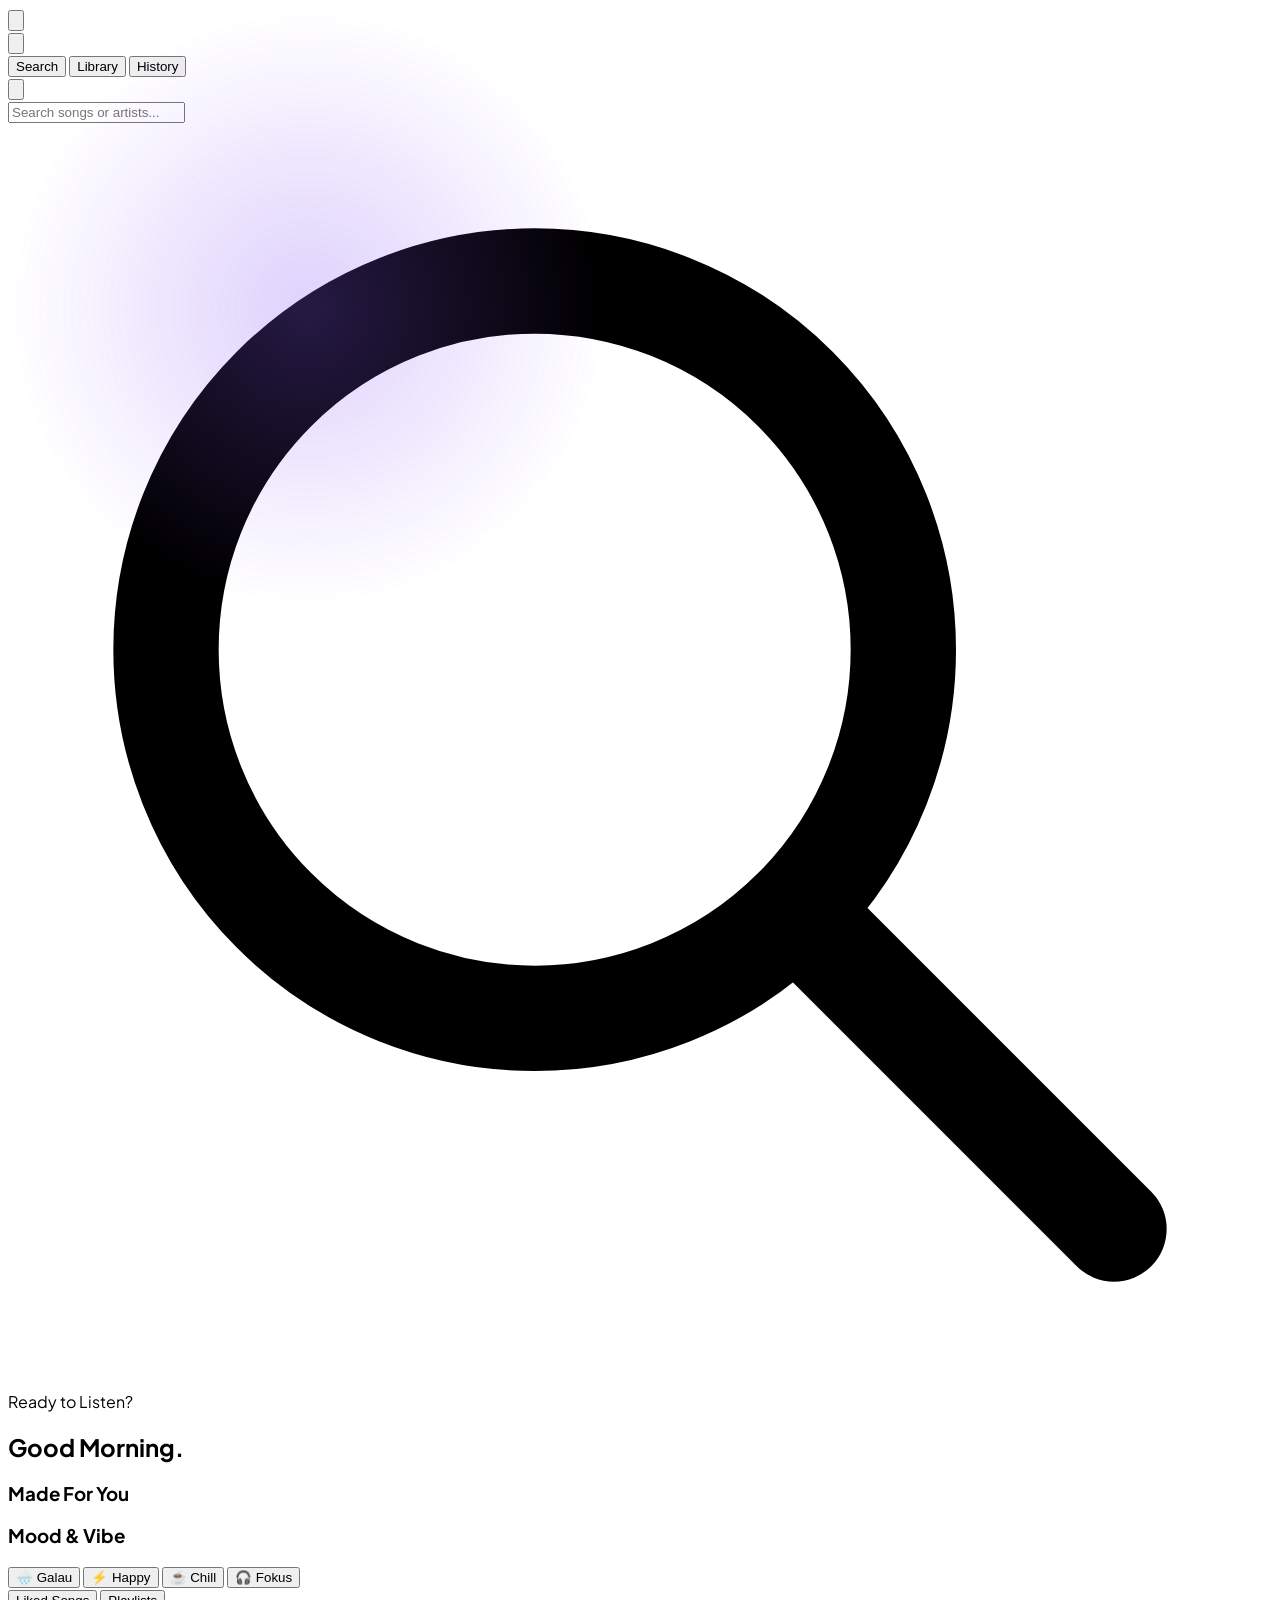
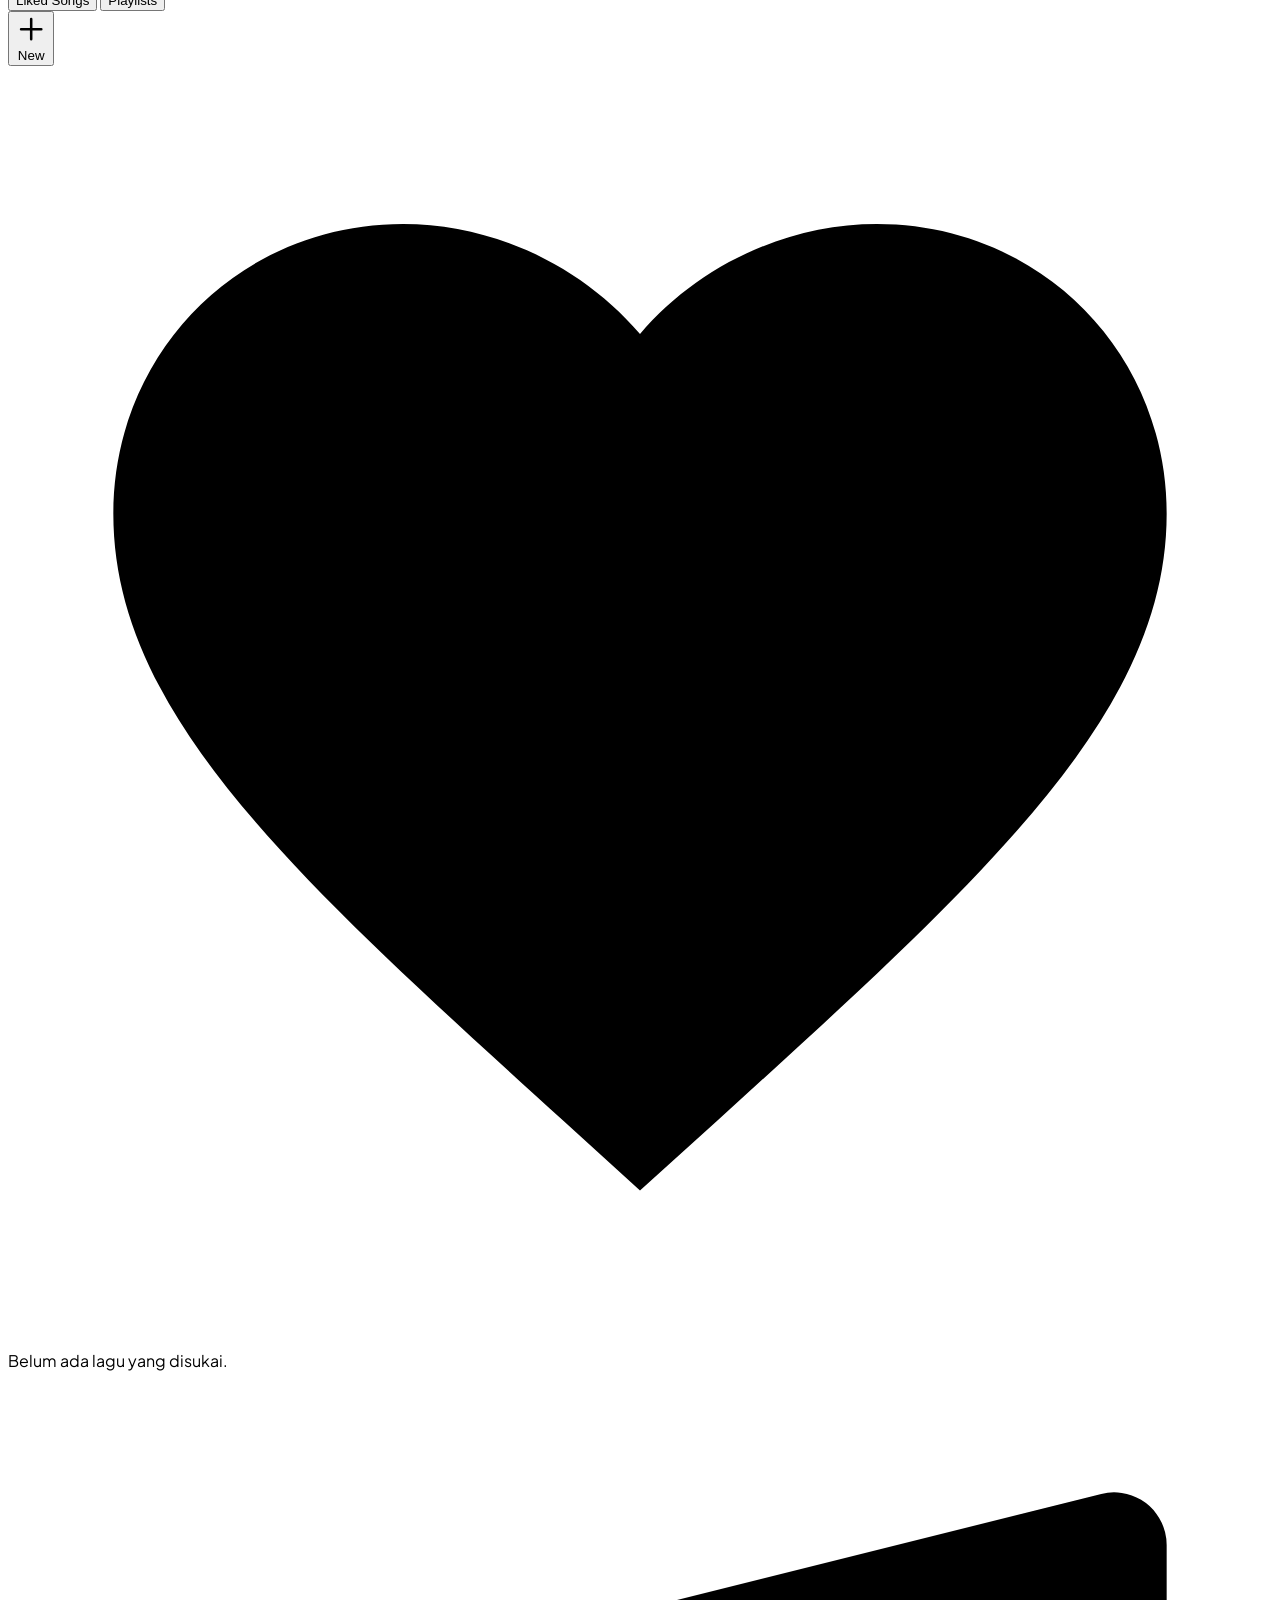
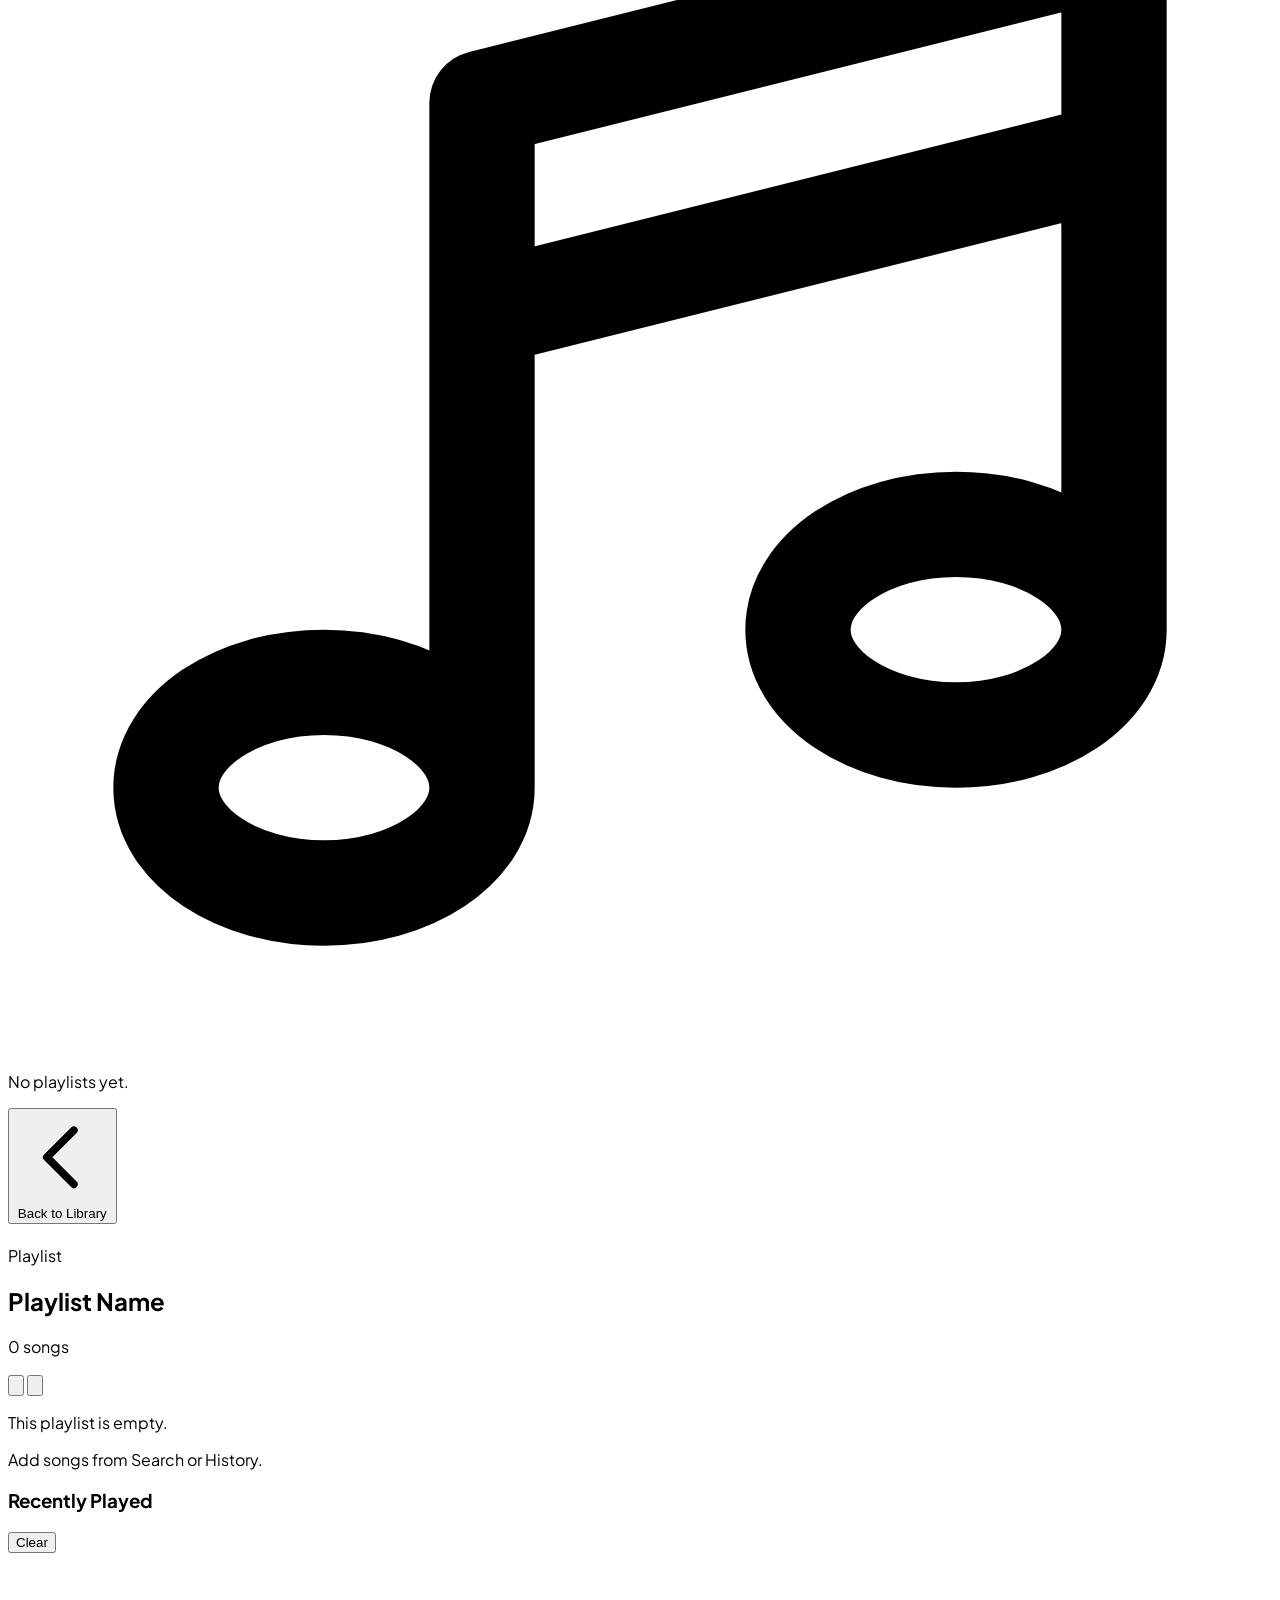
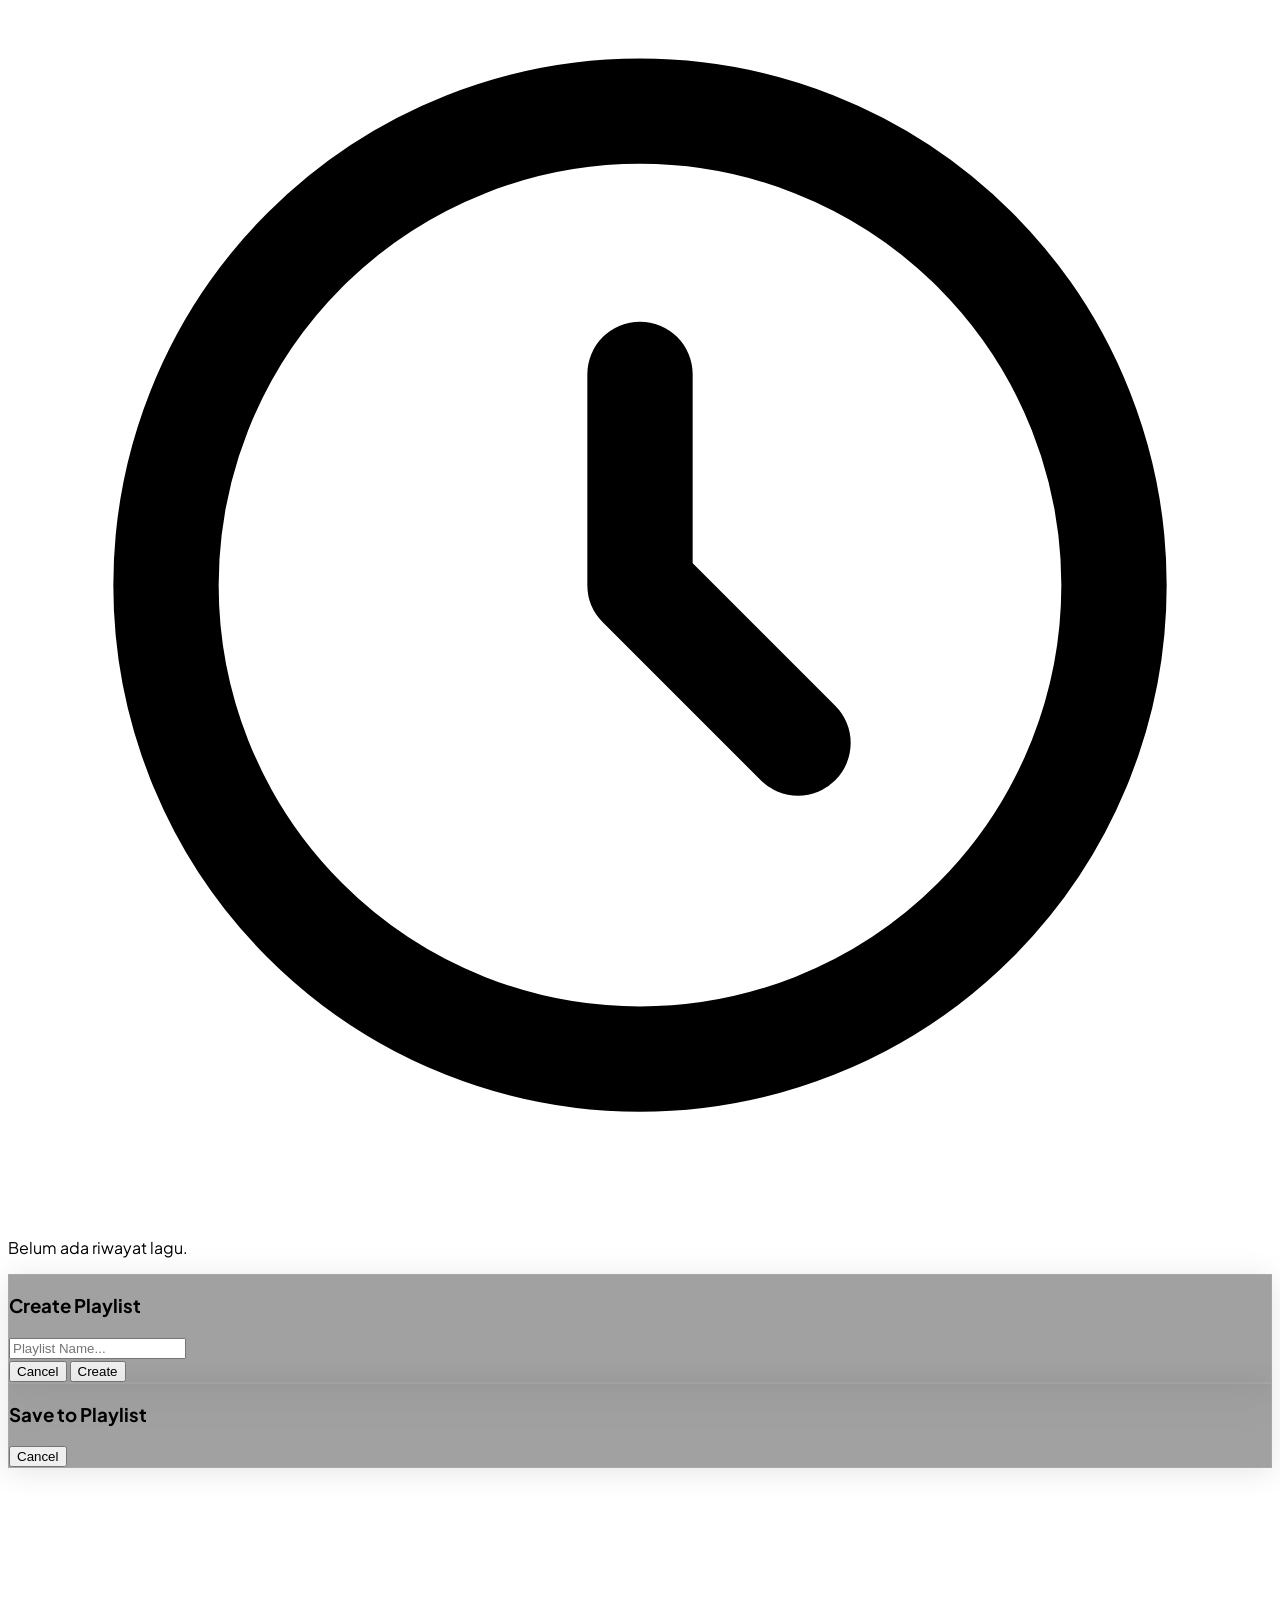
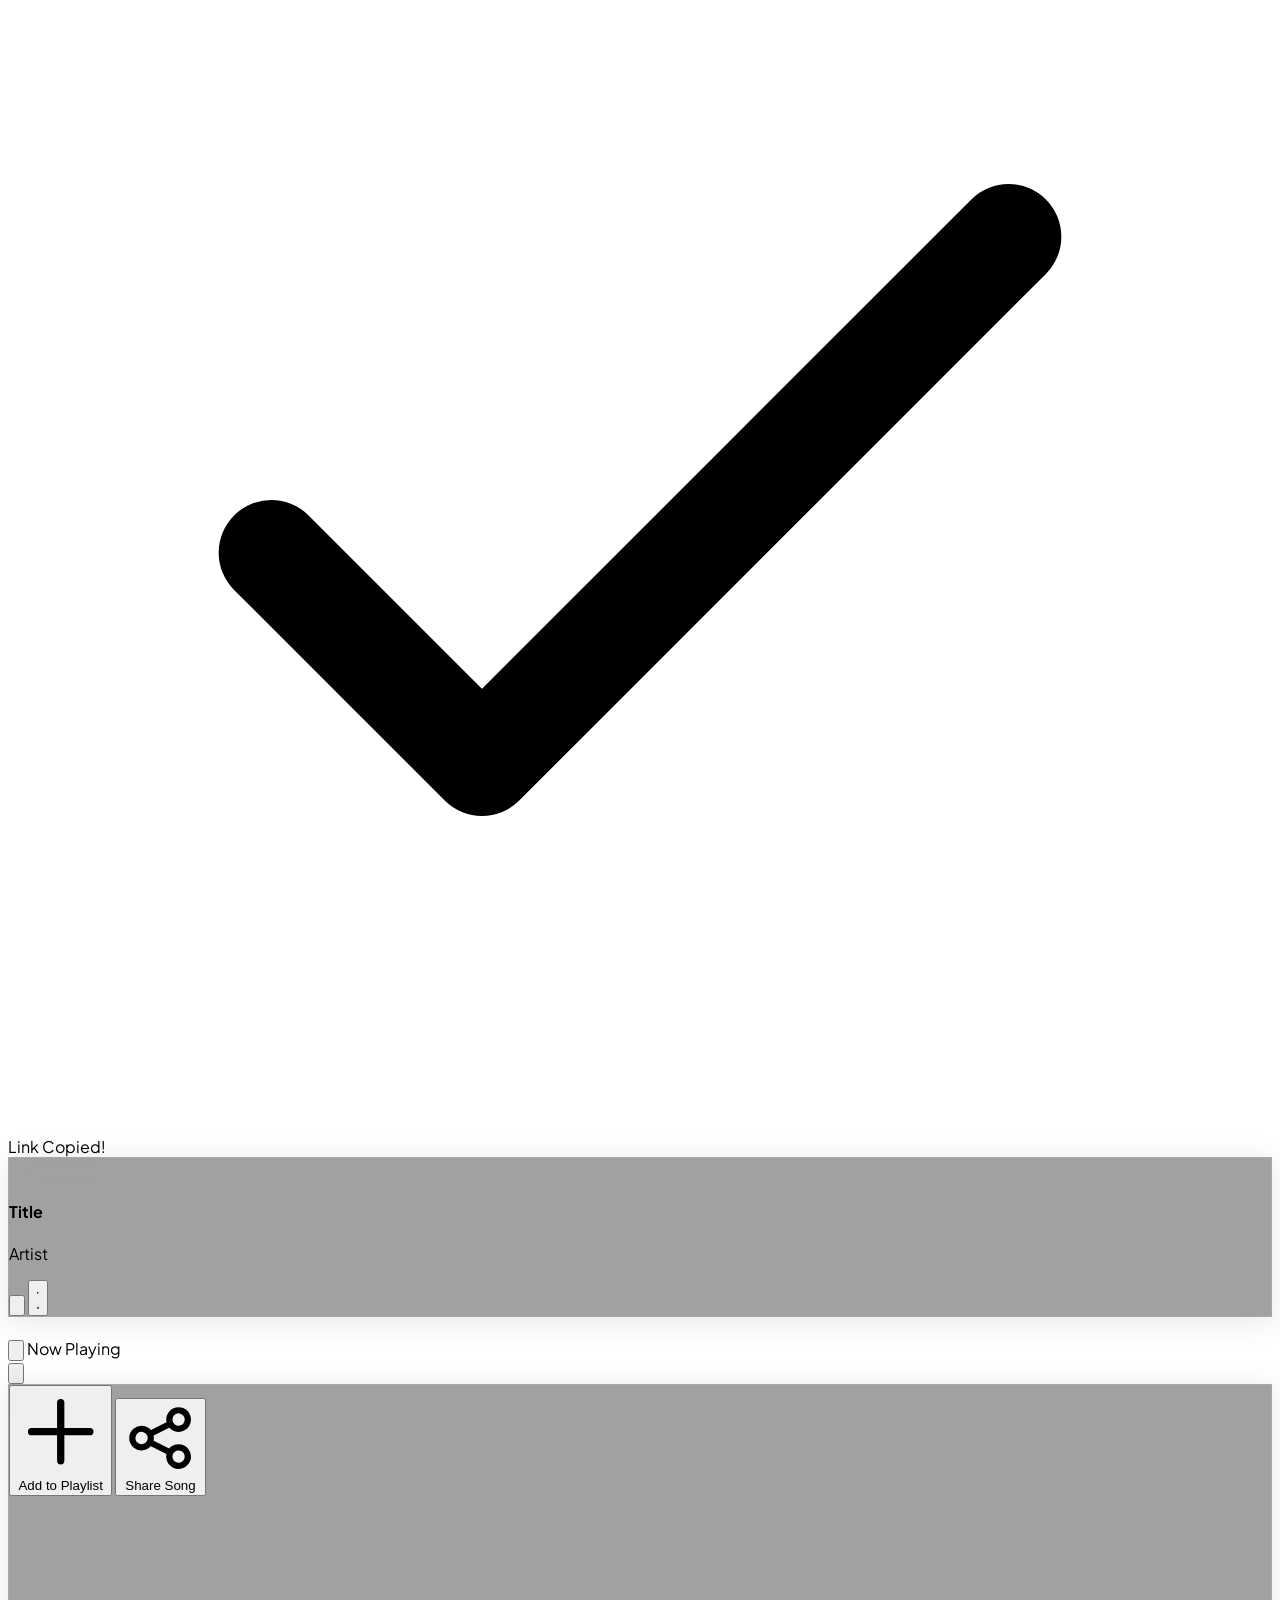
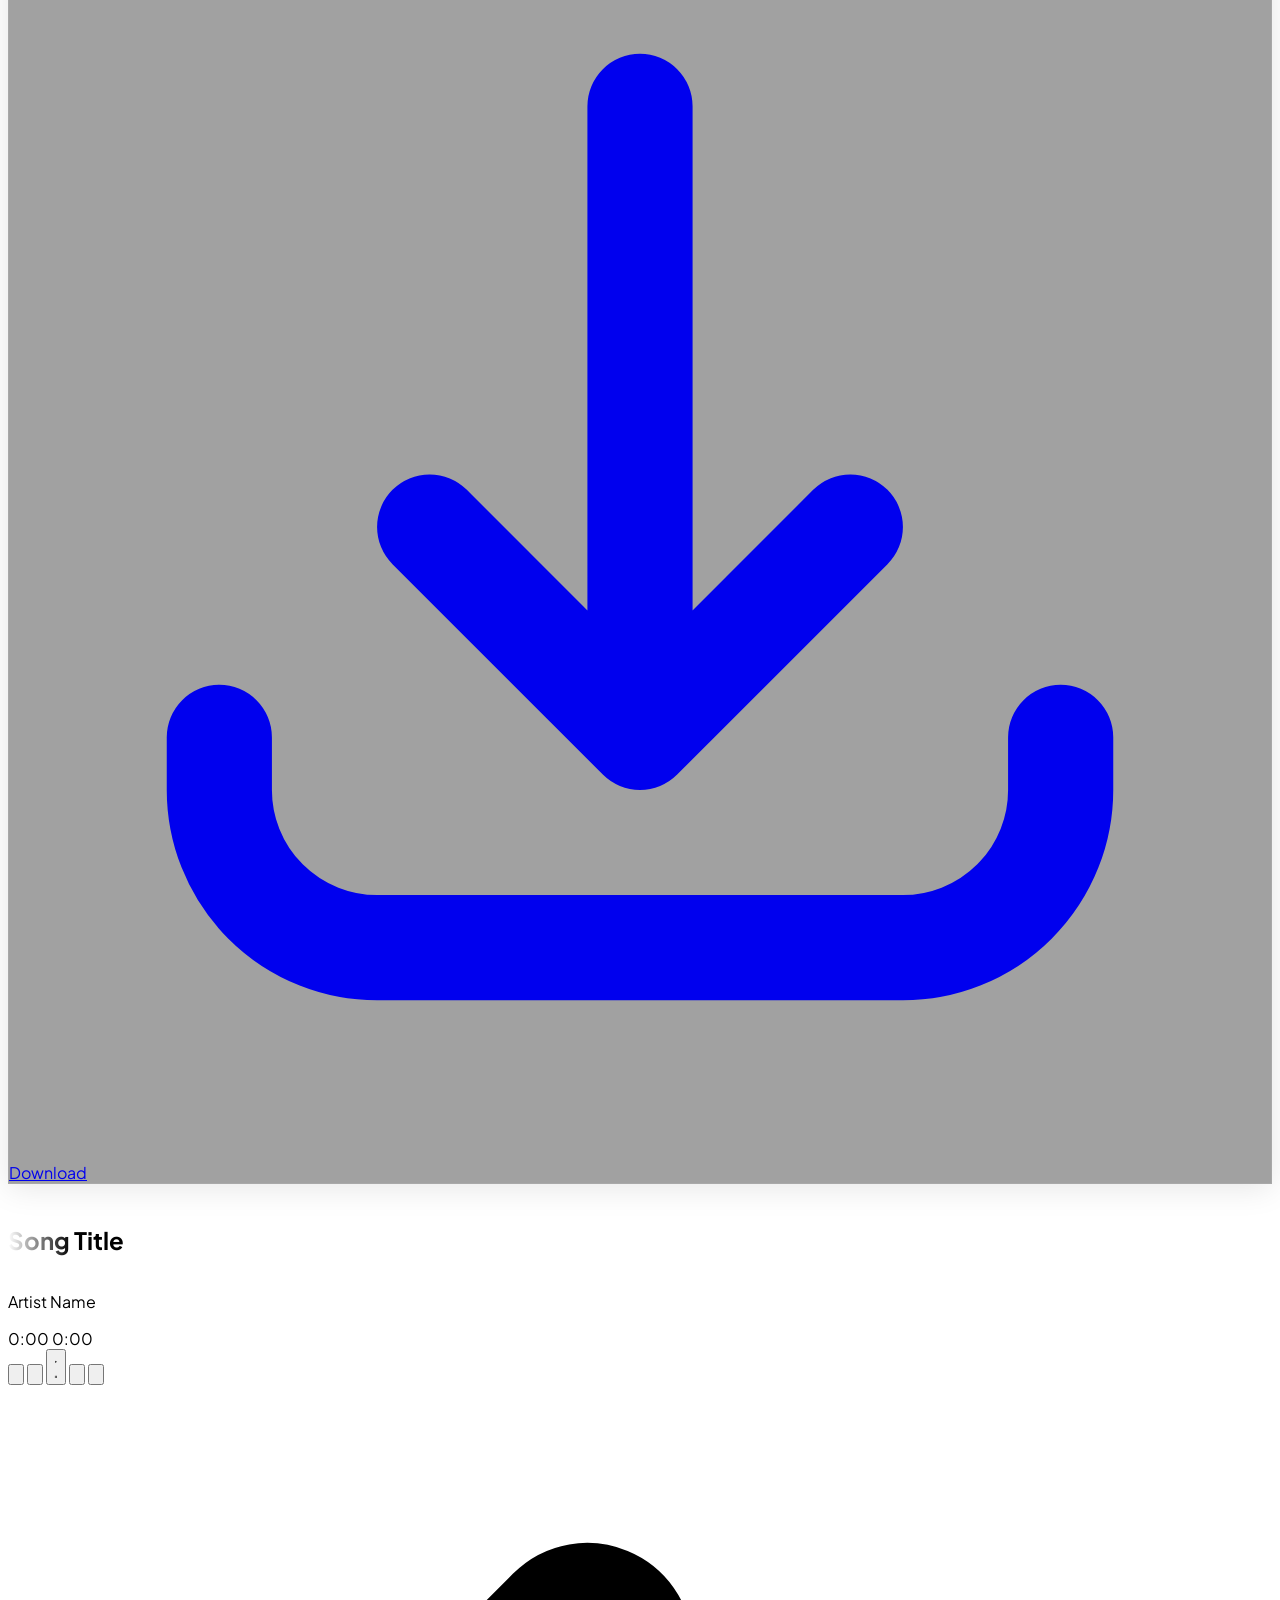
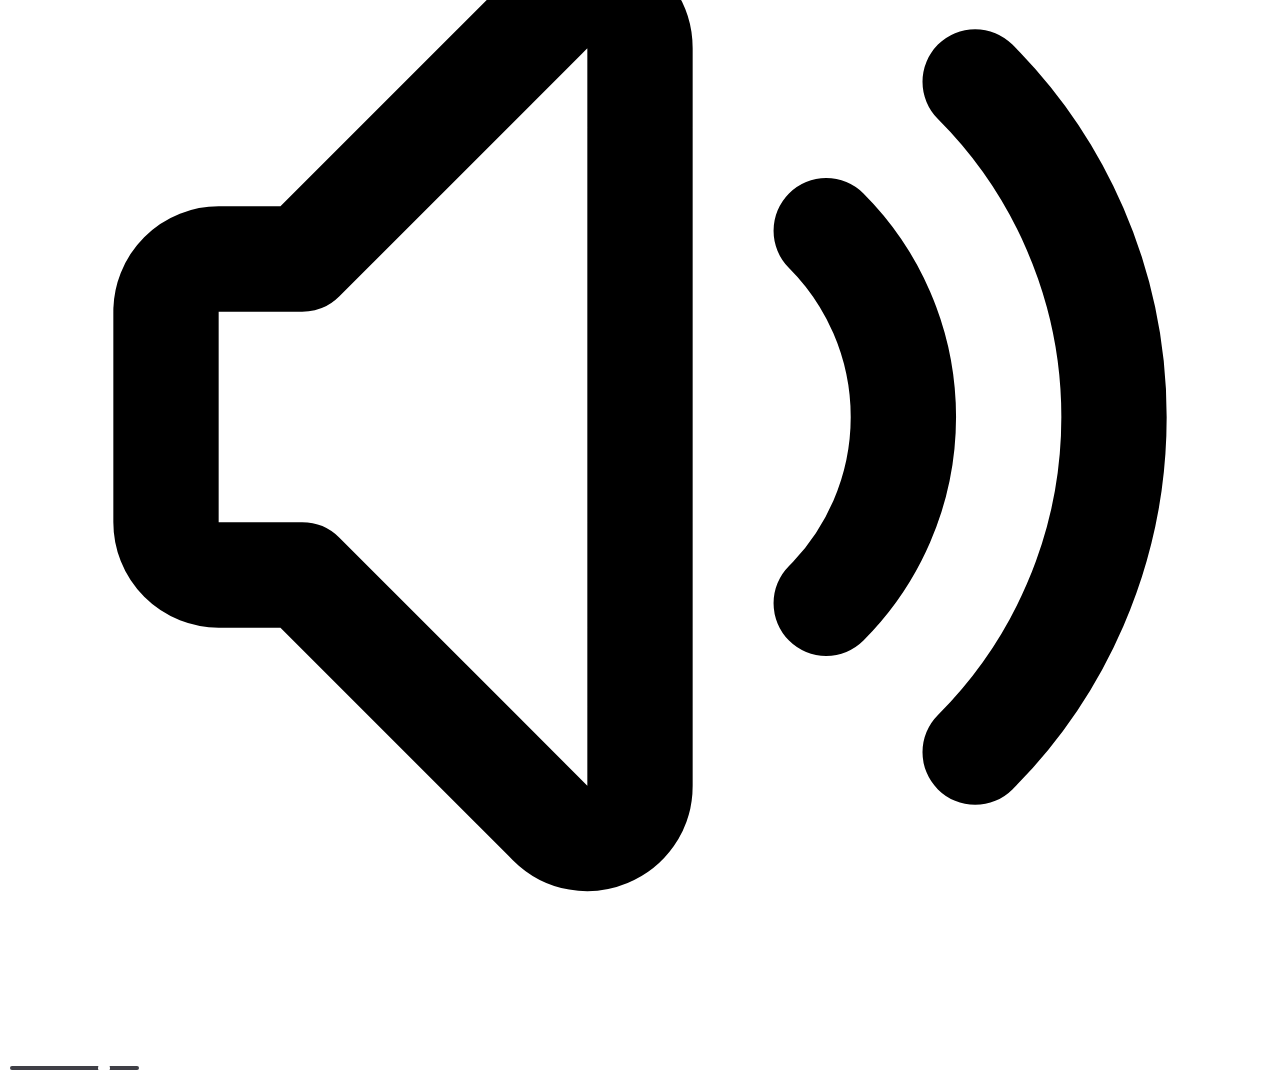
==== commit 062e9297: "Update index.html" ====
--- a/index.html
+++ b/index.html
@@ -1,38 +1,44 @@
 <!DOCTYPE html>
-<html lang="id" class="scroll-smooth">
+<html lang="id" class="dark">
 <head>
     <meta charset="UTF-8">
     <meta name="viewport" content="width=device-width, initial-scale=1.0, maximum-scale=1.0, user-scalable=no">
-    <title>ZTune - Galactic Edition</title>
+    <title>ZTune - Immersive Player</title>
 
     <link rel="shortcut icon" href="https://files.catbox.moe/s248au.jpg" type="image/x-icon"/>
     <script src="https://cdn.tailwindcss.com"></script>
-
-    <link href="https://fonts.googleapis.com/css2?family=Plus+Jakarta+Sans:wght@300;400;500;600;700;800&display=swap" rel="stylesheet">
-    <link rel="stylesheet" href="https://cdnjs.cloudflare.com/ajax/libs/animate.css/4.1.1/animate.min.css"/>
 
     <script>
         tailwind.config = {
             darkMode: 'class',
             theme: {
                 extend: {
+                    colors: {
+                        background: '#050505', 
+                        surface: '#121212',
+                        surfaceHighlight: '#27272a',
+                        primary: { 500: '#8b5cf6', 600: '#7c3aed' }
+                    },
                     fontFamily: {
-                        sans: ['"Plus Jakarta Sans"', 'sans-serif'],
-                    },
-                    colors: {
-                        brand: {
-                            bg: '#0a0a0a',       // Hitam Matte TGH
-                            surface: '#171717',  // Abu Gelap Card TGH
-                            border: '#262626',   // Garis Halus TGH
-                            red: '#e11d48',      // Merah Rose TGH
-                            hover: '#be123c',    // Hover Merah
-                        }
+                        sans: ['Plus Jakarta Sans', 'sans-serif'],
                     },
                     animation: {
-                        'spin-slow': 'spin 8s linear infinite',
-                        'blob': 'blob 7s infinite',
+                        'fade-in': 'fadeIn 0.5s ease-out forwards',
+                        'slide-down': 'slideDown 0.3s ease-out forwards',
+                        'slide-up': 'slideUp 0.3s ease-out forwards',
+                        'blob': 'blob 15s infinite',
+                        'spin-slow': 'spin 3s linear infinite',
+                        'toast-in': 'toastIn 0.3s cubic-bezier(0.68, -0.55, 0.27, 1.55) forwards',
+                        'menu-open': 'menuOpen 0.2s ease-out forwards',
+                        'modal-in': 'modalIn 0.2s ease-out forwards',
                     },
                     keyframes: {
+                        fadeIn: { '0%': { opacity: '0' }, '100%': { opacity: '1' } },
+                        slideDown: { '0%': { opacity: '0', transform: 'translateY(-20px)' }, '100%': { opacity: '1', transform: 'translateY(0)' } },
+                        slideUp: { '0%': { transform: 'translateY(100%)' }, '100%': { transform: 'translateY(0)' } },
+                        toastIn: { '0%': { transform: 'translateY(100%)', opacity: '0' }, '100%': { transform: 'translateY(0)', opacity: '1' } },
+                        menuOpen: { '0%': { opacity: '0', transform: 'scale(0.95) translateY(-10px)' }, '100%': { opacity: '1', transform: 'scale(1) translateY(0)' } },
+                        modalIn: { '0%': { opacity: '0', transform: 'scale(0.95)' }, '100%': { opacity: '1', transform: 'scale(1)' } },
                         blob: {
                             '0%': { transform: 'translate(0px, 0px) scale(1)' },
                             '33%': { transform: 'translate(30px, -50px) scale(1.1)' },
@@ -45,286 +51,1241 @@
         }
     </script>
 
+    <link href="https://fonts.googleapis.com/css2?family=Plus+Jakarta+Sans:wght@300;400;500;600;700;800&display=swap" rel="stylesheet">
+
     <style>
-        /* Scrollbar Minimalis TGH */
-        body::-webkit-scrollbar { width: 6px; }
-        body::-webkit-scrollbar-track { background: #0a0a0a; }
-        body::-webkit-scrollbar-thumb { background: #262626; border-radius: 10px; }
-        
-        .no-scrollbar::-webkit-scrollbar { display: none; }
-        
-        /* Utilitas Slider */
+        body { font-family: 'Plus Jakarta Sans', sans-serif; -webkit-tap-highlight-color: transparent; touch-action: pan-y; }
+        * { scrollbar-width: thin; scrollbar-color: rgba(255,255,255,0.1) transparent; }
+        ::-webkit-scrollbar { width: 4px; height: 4px; }
+        ::-webkit-scrollbar-thumb { background: transparent; border-radius: 10px; }
+        *:hover::-webkit-scrollbar-thumb { background: rgba(255,255,255,0.2); }
         input[type=range] { -webkit-appearance: none; background: transparent; }
-        input[type=range]::-webkit-slider-thumb { 
-            -webkit-appearance: none; 
-            height: 12px; width: 12px; 
-            border-radius: 50%; 
-            background: #e11d48; /* Brand Red */
-            margin-top: -5px; 
-            cursor: pointer; 
-            box-shadow: 0 0 10px rgba(225, 29, 72, 0.5);
-        }
-        input[type=range]::-webkit-slider-runnable-track { 
-            width: 100%; height: 2px; 
-            cursor: pointer; 
-            background: #262626; 
-            border-radius: 9999px; 
-        }
-
-        /* Marquee untuk Judul Lagu */
+        input[type=range]::-webkit-slider-thumb { -webkit-appearance: none; height: 12px; width: 12px; border-radius: 50%; background: #fff; margin-top: -4px; cursor: pointer; }
+        input[type=range]::-webkit-slider-runnable-track { width: 100%; height: 4px; cursor: pointer; background: #3f3f46; border-radius: 9999px; }
         .marquee-container { overflow: hidden; white-space: nowrap; position: relative; mask-image: linear-gradient(to right, transparent, black 5%, black 95%, transparent); }
         .marquee-content { display: inline-block; min-width: 100%; }
         .animate-scroll { animation: scroll-left 12s linear infinite; }
         @keyframes scroll-left { 0%, 15% { transform: translateX(0); } 85%, 100% { transform: translateX(-100%); } }
+        .ambient-glow { position: fixed; width: 600px; height: 600px; background: radial-gradient(circle, rgba(139, 92, 246, 0.15) 0%, rgba(0,0,0,0) 70%); border-radius: 50%; pointer-events: none; z-index: 0; animation: blob 15s infinite ease-in-out; }
+        .no-scrollbar::-webkit-scrollbar { display: none; }
+
+        .loading-spin { animation: spin 1s linear infinite; }
+        @keyframes spin { 100% { transform: rotate(360deg); } }
+
+        .glass-nav {
+            background-color: rgba(0, 0, 0, 0.4) !important;
+            backdrop-filter: blur(20px);
+            -webkit-backdrop-filter: blur(20px);
+            border-bottom: none;
+        }
+
+        .glass-player {
+            background: rgba(20, 20, 20, 0.4) !important; 
+            backdrop-filter: blur(16px);
+            -webkit-backdrop-filter: blur(16px);
+            border: 1px solid rgba(255, 255, 255, 0.08);
+            box-shadow: 0 4px 30px rgba(0, 0, 0, 0.1);
+        }
     </style>
 </head>
-<body class="bg-brand-bg text-zinc-300 font-sans antialiased h-screen flex flex-col overflow-hidden selection:bg-brand-red selection:text-white">
-
-    <nav id="main-header" class="fixed w-full z-50 top-0 bg-brand-bg/80 backdrop-blur-lg border-b border-brand-border transition-all duration-300">
-        <div class="container mx-auto px-6 h-16 flex items-center justify-between">
-            <div class="flex items-center gap-3">
-                <div class="font-bold text-xl tracking-tight text-white cursor-default">
-                    Z<span class="text-brand-red">TUNE</span>.
-                </div>
-            </div>
-
-            <div class="hidden md:flex gap-1 bg-brand-surface/50 p-1 rounded-full border border-brand-border/50 backdrop-blur-md absolute left-1/2 transform -translate-x-1/2">
-                <button id="tab-search" class="px-6 py-2 rounded-full text-sm font-medium transition-all duration-300 bg-brand-red text-white shadow-lg shadow-brand-red/20">Search</button>
-                <button id="tab-library" class="px-6 py-2 rounded-full text-sm font-medium transition-all duration-300 text-zinc-400 hover:text-white hover:bg-white/5">Library</button>
-                <button id="tab-history" class="px-6 py-2 rounded-full text-sm font-medium transition-all duration-300 text-zinc-400 hover:text-white hover:bg-white/5">History</button>
-            </div>
-
-            <button id="search-toggle-btn" class="p-2 text-zinc-400 hover:text-white transition-colors">
-                <svg class="w-6 h-6" fill="none" stroke="currentColor" viewBox="0 0 24 24"><path stroke-linecap="round" stroke-linejoin="round" stroke-width="2" d="M21 21l-6-6m2-5a7 7 0 11-14 0 7 7 0 0114 0z"></path></svg>
+<body class="bg-background text-white h-screen w-full overflow-hidden flex flex-col relative selection:bg-primary-500 selection:text-white">
+
+    <div class="ambient-glow top-[-20%] left-[-10%] opacity-40"></div>
+    <div class="ambient-glow bottom-[-20%] right-[-10%] bg-[radial-gradient(circle,rgba(56,189,248,0.1)_0%,rgba(0,0,0,0)_70%)] animation-delay-2000"></div>
+
+    <header id="main-header" class="fixed top-0 left-0 right-0 px-6 py-5 flex justify-between items-center z-50 transition-all duration-500 bg-transparent">
+        <div class="flex items-center gap-2 group transition-all duration-300" id="traffic-light-container">
+            <button id="nav-btn-red" class="w-3 h-3 rounded-full bg-[#ff5f57] shadow-[0_0_10px_rgba(255,95,87,0.3)] flex items-center justify-center overflow-hidden transition-all duration-300 hover:scale-110 focus:outline-none cursor-default">
+                <svg class="w-2 h-2 text-black opacity-0 transition-opacity duration-300" fill="none" stroke="currentColor" viewBox="0 0 24 24" stroke-width="4"><path stroke-linecap="round" stroke-linejoin="round" d="M15 19l-7-7 7-7"></path></svg>
+            </button>
+            <div id="nav-btn-yellow" class="w-3 h-3 rounded-full bg-[#febc2e] shadow-[0_0_10px_rgba(254,188,46,0.3)] transition-all duration-300 origin-center"></div>
+            <button id="nav-btn-green" class="w-3 h-3 rounded-full bg-[#28c840] shadow-[0_0_10px_rgba(40,200,64,0.3)] flex items-center justify-center overflow-hidden transition-all duration-300 hover:scale-110 focus:outline-none cursor-default">
+                <svg class="w-2 h-2 text-black opacity-0 transition-opacity duration-300" fill="none" stroke="currentColor" viewBox="0 0 24 24" stroke-width="4"><path stroke-linecap="round" stroke-linejoin="round" d="M9 5l7 7-7 7"></path></svg>
             </button>
         </div>
-    </nav>
-
-    <main id="content-area" class="flex-grow container mx-auto px-6 max-w-7xl pt-24 pb-32 overflow-y-auto scroll-smooth no-scrollbar">
-        
-        <div id="search-container" class="hidden w-full mb-8 animate__animated animate__fadeInDown">
-            <form id="search-form" class="relative group w-full max-w-2xl mx-auto">
-                <input type="text" id="search-input" placeholder="Cari lagu atau artis..." 
-                    class="w-full pl-6 pr-14 py-4 bg-brand-surface border border-brand-border focus:border-brand-red/50 rounded-2xl text-white placeholder-zinc-500 focus:outline-none focus:ring-1 focus:ring-brand-red/50 transition-all shadow-lg" autocomplete="off">
-                <button type="submit" id="search-icon-wrapper" class="absolute right-4 top-1/2 transform -translate-y-1/2 text-zinc-500 hover:text-brand-red transition-colors">
-                    <svg class="w-6 h-6" fill="none" stroke="currentColor" viewBox="0 0 24 24"><path stroke-linecap="round" stroke-linejoin="round" stroke-width="2" d="M21 21l-6-6m2-5a7 7 0 11-14 0 7 7 0 0114 0z"></path></svg>
-                </button>
+
+        <div class="absolute left-1/2 transform -translate-x-1/2 flex bg-white/5 rounded-full p-1 backdrop-blur-sm border border-white/5">
+            <button id="tab-search" class="px-3 md:px-4 py-1.5 text-xs font-bold rounded-full bg-white text-black transition-all shadow-lg">Search</button>
+            <button id="tab-library" class="px-3 md:px-4 py-1.5 text-xs font-bold rounded-full text-gray-400 hover:text-white transition-all">Library</button>
+            <button id="tab-history" class="px-3 md:px-4 py-1.5 text-xs font-bold rounded-full text-gray-400 hover:text-white transition-all">History</button>
+        </div>
+
+        <button id="search-toggle-btn" class="p-2 rounded-full text-gray-400 hover:text-white hover:bg-white/10 transition-all focus:outline-none">
+            <svg class="w-6 h-6" fill="none" stroke="currentColor" viewBox="0 0 24 24"><path stroke-linecap="round" stroke-linejoin="round" stroke-width="2" d="M21 21l-6-6m2-5a7 7 0 11-14 0 7 7 0 0114 0z"></path></svg>
+        </button>
+    </header>
+
+    <main id="content-area" class="flex-1 w-full max-w-6xl mx-auto flex flex-col relative z-10 overflow-y-auto px-4 md:px-6 pb-20 pt-24 no-scrollbar scroll-smooth">
+
+        <div id="search-container" class="hidden w-full py-4 animate-slide-down shrink-0 transition-all">
+            <form id="search-form" class="relative group w-full">
+                <input type="text" id="search-input" placeholder="Search songs or artists..." 
+                    class="w-full pl-12 pr-4 py-4 bg-surface/80 backdrop-blur-md border border-white/10 focus:border-primary-500 rounded-2xl text-base text-white placeholder-gray-500 focus:outline-none focus:ring-1 focus:ring-primary-500 transition-all shadow-lg" autocomplete="off">
+                <div id="search-icon-wrapper" class="absolute left-4 top-1/2 transform -translate-y-1/2 text-gray-500">
+                    <svg class="w-5 h-5" fill="none" stroke="currentColor" viewBox="0 0 24 24"><path stroke-linecap="round" stroke-linejoin="round" stroke-width="2" d="M21 21l-6-6m2-5a7 7 0 11-14 0 7 7 0 0114 0z"></path></svg>
+                </div>
             </form>
         </div>
 
-        <div class="relative min-h-[500px]">
-            
-            <div id="explore-area" class="animate__animated animate__fadeIn">
-                <header class="text-center mb-12">
-                    <span class="inline-flex items-center gap-2 px-3 py-1 rounded-full bg-brand-surface border border-brand-border text-xs font-medium text-zinc-400 mb-6">
-                        <span class="w-2 h-2 rounded-full bg-brand-red animate-pulse"></span>
-                        Immersive Audio Player
-                    </span>
-                    <h1 id="greeting-text" class="text-4xl md:text-6xl font-bold text-white tracking-tight mb-4">
-                        Discover Your <br class="hidden md:block" /> <span class="text-transparent bg-clip-text bg-gradient-to-r from-white to-zinc-500">Sonic Universe.</span>
-                    </h1>
-                </header>
-
-                <div id="quick-picks-container" class="mb-12 hidden">
-                    <div class="flex items-center justify-between mb-6">
-                        <h3 class="text-lg font-bold text-white border-l-4 border-brand-red pl-3">Quick Picks</h3>
-                    </div>
-                    <div id="quick-picks-list" class="grid grid-cols-2 md:grid-cols-4 lg:grid-cols-5 gap-4"></div>
-                </div>
-
-                <div class="flex flex-wrap justify-center gap-3 mb-12">
-                    <button onclick="triggerSearch('lagu galau estetik', this)" class="mood-btn group px-6 py-2.5 rounded-full text-sm font-medium transition-all duration-300 bg-brand-surface border border-brand-border text-zinc-400 hover:text-white hover:border-zinc-600 hover:bg-brand-border">
-                        <span class="mr-2 opacity-50 group-hover:opacity-100">🌧️</span> Melancholy
+        <div class="flex-1 mt-2 px-1 relative min-h-[500px]">
+
+            <div id="explore-area" class="animate-fade-in pb-10 transition-opacity duration-300">
+                <div id="greeting-container" class="mt-8 mb-8 text-center flex flex-col justify-center">
+                    <span class="text-primary-500 text-xs font-bold tracking-[0.3em] uppercase mb-4 animate-pulse">Ready to Listen?</span>
+                    <h2 id="greeting-text" class="text-4xl md:text-5xl font-extrabold text-white mb-2 tracking-tight">Music Awaits.</h2>
+                </div>
+
+                <div id="quick-picks-container" class="mb-8 hidden">
+                    <div class="flex items-center gap-2 mb-4 px-1">
+                        <h3 class="text-lg font-bold text-white">Made For You</h3>
+                    </div>
+                    <div id="quick-picks-list" class="grid grid-cols-2 md:grid-cols-3 lg:grid-cols-4 xl:grid-cols-5 gap-4"></div>
+                </div>
+
+                <div class="mb-8">
+                    <h3 class="text-lg font-bold text-white mb-4 px-1">Mood & Vibe</h3>
+                    <div class="grid grid-cols-2 md:grid-cols-4 gap-3">
+                        <button onclick="triggerSearch('lagu galau indonesia terbaru', this)" class="mood-btn bg-gradient-to-br from-indigo-900 to-purple-900 hover:scale-[1.02] transition-transform p-4 rounded-2xl text-left h-24 flex flex-col justify-end border border-white/5 relative overflow-hidden group">
+                            <span class="mood-icon absolute top-2 right-2 text-2xl opacity-50 group-hover:scale-110 transition-transform">🌧️</span>
+                            <span class="font-bold text-lg">Galau</span>
+                        </button>
+                        <button onclick="triggerSearch('lagu happy mood booster', this)" class="mood-btn bg-gradient-to-br from-orange-900 to-yellow-900 hover:scale-[1.02] transition-transform p-4 rounded-2xl text-left h-24 flex flex-col justify-end border border-white/5 relative overflow-hidden group">
+                            <span class="mood-icon absolute top-2 right-2 text-2xl opacity-50 group-hover:scale-110 transition-transform">⚡</span>
+                            <span class="font-bold text-lg">Happy</span>
+                        </button>
+                        <button onclick="triggerSearch('lagu chill santai', this)" class="mood-btn bg-gradient-to-br from-teal-900 to-emerald-900 hover:scale-[1.02] transition-transform p-4 rounded-2xl text-left h-24 flex flex-col justify-end border border-white/5 relative overflow-hidden group">
+                            <span class="mood-icon absolute top-2 right-2 text-2xl opacity-50 group-hover:scale-110 transition-transform">☕</span>
+                            <span class="font-bold text-lg">Chill</span>
+                        </button>
+                        <button onclick="triggerSearch('lofi hip hop study', this)" class="mood-btn bg-gradient-to-br from-pink-900 to-rose-900 hover:scale-[1.02] transition-transform p-4 rounded-2xl text-left h-24 flex flex-col justify-end border border-white/5 relative overflow-hidden group">
+                            <span class="mood-icon absolute top-2 right-2 text-2xl opacity-50 group-hover:scale-110 transition-transform">🎧</span>
+                            <span class="font-bold text-lg">Fokus</span>
+                        </button>
+                    </div>
+                </div>
+            </div>
+
+            <div id="message-area" class="text-center text-sm font-medium text-gray-400 py-4 transition-all hidden"></div>
+
+            <div id="results-area" class="hidden grid grid-cols-2 md:grid-cols-3 lg:grid-cols-4 xl:grid-cols-5 gap-4 pb-24 animate-fade-in"></div>
+
+            <div id="library-area" class="hidden pb-24 animate-fade-in w-full">
+
+                <div class="flex items-center gap-6 mb-6 px-2 border-b border-white/10 pb-2">
+                    <button id="lib-tab-liked" class="text-white font-bold text-lg border-b-2 border-primary-500 pb-2 transition-all">Liked Songs</button>
+                    <button id="lib-tab-playlists" class="text-gray-400 font-bold text-lg pb-2 hover:text-white transition-all border-b-2 border-transparent hover:border-white/20">Playlists</button>
+                    <div class="flex-1"></div>
+                    <button id="btn-create-playlist" class="hidden text-xs bg-white/10 hover:bg-white/20 px-4 py-2 rounded-full transition-all flex items-center gap-1">
+                        <svg class="w-3 h-3" fill="none" stroke="currentColor" viewBox="0 0 24 24"><path stroke-linecap="round" stroke-linejoin="round" stroke-width="2" d="M12 4v16m8-8H4"></path></svg>
+                        New
                     </button>
-                    <button onclick="triggerSearch('lagu happy mood booster', this)" class="mood-btn group px-6 py-2.5 rounded-full text-sm font-medium transition-all duration-300 bg-brand-surface border border-brand-border text-zinc-400 hover:text-white hover:border-zinc-600 hover:bg-brand-border">
-                        <span class="mr-2 opacity-50 group-hover:opacity-100">⚡</span> Energy
-                    </button>
-                    <button onclick="triggerSearch('lofi hip hop study', this)" class="mood-btn group px-6 py-2.5 rounded-full text-sm font-medium transition-all duration-300 bg-brand-surface border border-brand-border text-zinc-400 hover:text-white hover:border-zinc-600 hover:bg-brand-border">
-                        <span class="mr-2 opacity-50 group-hover:opacity-100">🎧</span> Focus
-                    </button>
-                </div>
-            </div>
-
-            <div id="message-area" class="text-center text-sm font-medium text-zinc-500 py-12 hidden animate__animated animate__fadeIn"></div>
-
-            <div id="results-area" class="hidden grid grid-cols-1 sm:grid-cols-2 lg:grid-cols-3 xl:grid-cols-4 gap-x-6 gap-y-8 animate__animated animate__fadeIn"></div>
-
-            <div id="library-area" class="hidden w-full animate__animated animate__fadeIn">
-                <div class="flex justify-center gap-4 mb-10">
-                    <button id="lib-tab-liked" class="text-white font-bold text-lg border-b-2 border-brand-red pb-1 transition-all">Favorites</button>
-                    <button id="lib-tab-playlists" class="text-zinc-500 font-bold text-lg pb-1 hover:text-white transition-all border-b-2 border-transparent hover:border-zinc-700">Playlists</button>
-                </div>
-                
-                <div class="flex justify-end mb-6">
-                    <button id="btn-create-playlist" class="hidden px-4 py-2 rounded-lg bg-zinc-800 text-white text-xs font-bold hover:bg-brand-red transition-colors flex items-center gap-2">
-                        <svg class="w-3 h-3" fill="none" stroke="currentColor" viewBox="0 0 24 24"><path stroke-linecap="round" stroke-linejoin="round" stroke-width="2" d="M12 4v16m8-8H4"></path></svg>
-                        NEW PLAYLIST
-                    </button>
                 </div>
 
                 <div id="lib-content-liked" class="w-full">
-                    <div id="library-list" class="grid grid-cols-1 sm:grid-cols-2 lg:grid-cols-3 xl:grid-cols-4 gap-6"></div>
-                    <div id="empty-library-msg" class="hidden text-center py-20">
-                        <p class="text-zinc-600">Belum ada lagu yang disukai.</p>
+                    <div id="library-list" class="grid grid-cols-2 md:grid-cols-3 lg:grid-cols-4 xl:grid-cols-5 gap-4"></div>
+                    <div id="empty-library-msg" class="hidden flex flex-col items-center justify-center mt-20 text-center w-full">
+                        <div class="w-16 h-16 rounded-full bg-white/5 flex items-center justify-center mb-4 text-gray-500">
+                             <svg class="w-8 h-8" fill="currentColor" viewBox="0 0 24 24"><path d="M12 21.35l-1.45-1.32C5.4 15.36 2 12.28 2 8.5 2 5.42 4.42 3 7.5 3c1.74 0 3.41.81 4.5 2.09C13.09 3.81 14.76 3 16.5 3 19.58 3 22 5.42 22 8.5c0 3.78-3.4 6.86-8.55 11.54L12 21.35z"/></svg>
+                        </div>
+                        <p class="text-gray-400">Belum ada lagu yang disukai.</p>
                     </div>
                 </div>
 
                 <div id="lib-content-playlists" class="hidden w-full">
-                    <div id="playlist-list" class="grid grid-cols-1 sm:grid-cols-2 lg:grid-cols-3 xl:grid-cols-4 gap-6"></div>
-                    <div id="empty-playlist-msg" class="hidden text-center py-20">
-                        <p class="text-zinc-600">Belum ada playlist.</p>
-                    </div>
-                </div>
-
-                <div id="playlist-view" class="hidden absolute top-0 left-0 w-full min-h-full bg-brand-bg z-20 animate__animated animate__fadeInRight">
-                    <button onclick="closePlaylistView()" class="mb-6 flex items-center gap-2 text-zinc-400 hover:text-white transition-colors">
-                        <svg class="w-5 h-5" fill="none" stroke="currentColor" viewBox="0 0 24 24"><path stroke-linecap="round" stroke-linejoin="round" stroke-width="2" d="M15 19l-7-7 7-7"></path></svg>
-                        Back to Library
-                    </button>
-
-                    <div class="flex flex-col md:flex-row gap-8 mb-12 items-end bg-brand-surface p-6 rounded-2xl border border-brand-border">
-                        <div class="w-40 h-40 md:w-56 md:h-56 shrink-0 rounded-xl overflow-hidden border border-brand-border shadow-2xl">
+                    <div id="playlist-list" class="grid grid-cols-2 md:grid-cols-3 lg:grid-cols-4 xl:grid-cols-5 gap-4"></div>
+                    <div id="empty-playlist-msg" class="hidden flex flex-col items-center justify-center mt-20 text-center w-full">
+                        <div class="w-16 h-16 rounded-full bg-white/5 flex items-center justify-center mb-4 text-gray-500">
+                            <svg class="w-8 h-8" fill="none" stroke="currentColor" viewBox="0 0 24 24"><path stroke-linecap="round" stroke-linejoin="round" stroke-width="2" d="M9 19V6l12-3v13M9 19c0 1.105-1.343 2-3 2s-3-.895-3-2 1.343-2 3-2 3 .895 3 2zm12-3c0 1.105-1.343 2-3 2s-3-.895-3-2 1.343-2 3-2 3 .895 3 2zM9 10l12-3"></path></svg>
+                        </div>
+                        <p class="text-gray-400">No playlists yet.</p>
+                    </div>
+                </div>
+
+                <div id="playlist-view" class="hidden w-full animate-fade-in absolute top-0 left-0 bg-[#050505] z-20 min-h-full pb-20">
+                     <div class="flex items-center mb-4 md:hidden pt-4 px-2">
+                         <button onclick="closePlaylistView()" class="text-gray-400 hover:text-white flex items-center gap-2">
+                            <svg class="w-5 h-5" fill="none" stroke="currentColor" viewBox="0 0 24 24"><path stroke-linecap="round" stroke-linejoin="round" stroke-width="2" d="M15 19l-7-7 7-7"></path></svg>
+                            Back to Library
+                         </button>
+                    </div>
+
+                    <div class="flex flex-col md:flex-row gap-6 mb-8 items-start px-2">
+                        <div class="relative w-40 h-40 md:w-52 md:h-52 rounded-2xl overflow-hidden bg-gray-800 shadow-2xl shrink-0 group">
                             <img id="view-pl-cover" src="" class="w-full h-full object-cover">
                         </div>
-                        <div class="flex flex-col gap-2 w-full">
-                            <span class="text-brand-red text-xs font-bold tracking-widest uppercase">Playlist</span>
-                            <h2 id="view-pl-name" class="text-3xl md:text-5xl font-bold text-white">Name</h2>
-                            <p id="view-pl-count" class="text-zinc-500 text-sm">0 Songs</p>
-                            <div class="flex gap-4 mt-4">
-                                <button id="btn-play-playlist" class="w-12 h-12 rounded-full bg-brand-red text-white flex items-center justify-center hover:bg-brand-hover shadow-lg shadow-brand-red/20 transition-all">
-                                    <svg class="w-5 h-5 ml-1" fill="currentColor" viewBox="0 0 24 24"><path d="M8 5v14l11-7z"/></svg>
+                        <div class="flex flex-col justify-end h-full gap-2 w-full">
+                            <span class="text-xs font-bold text-primary-500 uppercase tracking-widest">Playlist</span>
+                            <h2 id="view-pl-name" class="text-3xl md:text-5xl font-extrabold text-white leading-tight">Playlist Name</h2>
+                            <p id="view-pl-count" class="text-gray-400 text-sm font-medium mb-4">0 songs</p>
+
+                            <div class="flex items-center gap-4">
+                                <button id="btn-play-playlist" class="w-12 h-12 bg-primary-600 text-white rounded-full flex items-center justify-center hover:scale-105 transition-transform shadow-lg shadow-primary-600/30">
+                                    <svg class="w-6 h-6 ml-1" fill="currentColor" viewBox="0 0 24 24"><path d="M8 5v14l11-7z"/></svg>
                                 </button>
-                                <button id="btn-delete-playlist" class="w-12 h-12 rounded-full border border-brand-border text-zinc-400 flex items-center justify-center hover:border-brand-red hover:text-brand-red transition-all">
+                                <button id="btn-delete-playlist" class="w-10 h-10 border border-white/10 rounded-full flex items-center justify-center text-gray-400 hover:text-red-500 hover:border-red-500/50 transition-all" title="Delete Playlist">
                                     <svg class="w-5 h-5" fill="none" stroke="currentColor" viewBox="0 0 24 24"><path stroke-linecap="round" stroke-linejoin="round" stroke-width="2" d="M19 7l-.867 12.142A2 2 0 0116.138 21H7.862a2 2 0 01-1.995-1.858L5 7m5 4v6m4-6v6m1-10V4a1 1 0 00-1-1h-4a1 1 0 00-1 1v3M4 7h16"></path></svg>
                                 </button>
                             </div>
                         </div>
                     </div>
-                    <div id="view-pl-songs" class="grid grid-cols-1 sm:grid-cols-2 lg:grid-cols-3 xl:grid-cols-4 gap-6"></div>
-                </div>
+
+                    <div id="view-pl-songs" class="grid grid-cols-2 md:grid-cols-3 lg:grid-cols-4 xl:grid-cols-5 gap-4"></div>
+                     <div id="empty-view-pl-msg" class="hidden flex flex-col items-center justify-center mt-10 text-center w-full">
+                        <p class="text-gray-500">This playlist is empty.</p>
+                        <p class="text-xs text-gray-600 mt-1">Add songs from Search or History.</p>
+                    </div>
+                </div>
+
             </div>
 
-            <div id="history-area" class="hidden w-full animate__animated animate__fadeIn">
-                <div class="flex justify-between items-center mb-8 border-b border-brand-border pb-4">
+            <div id="history-area" class="hidden pb-24 animate-fade-in">
+                <div class="flex items-center justify-between mb-6 px-2">
                     <h3 class="text-xl font-bold text-white">Recently Played</h3>
-                    <button onclick="clearHistory()" class="text-xs text-brand-red hover:text-white font-bold uppercase">Clear History</button>
-                </div>
-                <div id="history-list" class="grid grid-cols-1 sm:grid-cols-2 lg:grid-cols-3 xl:grid-cols-4 gap-6"></div>
-                <div id="empty-history-msg" class="hidden text-center py-20 text-zinc-600">No history found.</div>
+                    <button onclick="clearHistory()" class="text-xs text-red-400 hover:text-red-300 font-bold uppercase tracking-wider">Clear</button>
+                </div>
+                <div id="history-list" class="grid grid-cols-2 md:grid-cols-3 lg:grid-cols-4 xl:grid-cols-5 gap-4"></div>
+                <div id="empty-history-msg" class="hidden flex flex-col items-center justify-center mt-20 text-center w-full">
+                    <div class="w-16 h-16 rounded-full bg-white/5 flex items-center justify-center mb-4 text-gray-500">
+                        <svg class="w-8 h-8" fill="none" stroke="currentColor" viewBox="0 0 24 24"><path stroke-linecap="round" stroke-linejoin="round" stroke-width="2" d="M12 8v4l3 3m6-3a9 9 0 11-18 0 9 9 0 0118 0z"></path></svg>
+                    </div>
+                    <p class="text-gray-400">Belum ada riwayat lagu.</p>
+                </div>
             </div>
 
         </div>
     </main>
 
-    <div id="playlist-modal" class="fixed inset-0 z-[80] bg-black/80 backdrop-blur-sm hidden flex items-center justify-center animate__animated animate__fadeIn">
-        <div class="bg-brand-surface border border-brand-border p-6 rounded-2xl w-80 shadow-2xl">
-            <h3 class="text-lg font-bold text-white mb-4">Create Playlist</h3>
-            <input id="playlist-name-input" type="text" placeholder="Playlist Name" class="w-full bg-brand-bg border border-brand-border rounded-lg px-4 py-3 text-white focus:outline-none focus:border-brand-red mb-6">
+    <div id="playlist-modal" class="fixed inset-0 z-[80] bg-black/60 backdrop-blur-sm hidden flex items-center justify-center animate-fade-in">
+        <div class="bg-[#1e1e21] border border-white/10 p-6 rounded-2xl w-80 glass-player transform scale-100 transition-all animate-modal-in">
+            <h3 class="text-lg font-bold mb-4 text-white">Create Playlist</h3>
+            <input id="playlist-name-input" type="text" placeholder="Playlist Name..." class="w-full bg-white/5 border border-white/10 rounded-lg px-4 py-3 text-white focus:outline-none focus:border-primary-500 transition-colors mb-6">
             <div class="flex justify-end gap-3">
-                <button id="close-playlist-modal" class="px-4 py-2 text-sm text-zinc-500 hover:text-white">Cancel</button>
-                <button id="save-playlist-btn" class="px-4 py-2 text-sm bg-brand-red text-white font-bold rounded-lg hover:bg-brand-hover">Create</button>
+                <button id="close-playlist-modal" class="px-4 py-2 text-sm text-gray-400 hover:text-white font-medium">Cancel</button>
+                <button id="save-playlist-btn" class="px-4 py-2 text-sm bg-white text-black font-bold rounded-full hover:scale-105 transition-transform">Create</button>
             </div>
         </div>
     </div>
 
-    <div id="add-to-playlist-modal" class="fixed inset-0 z-[90] bg-black/80 backdrop-blur-sm hidden flex items-center justify-center animate__animated animate__fadeIn">
-        <div class="bg-brand-surface border border-brand-border p-6 rounded-2xl w-80 shadow-2xl max-h-[70vh] flex flex-col">
-            <h3 class="text-lg font-bold text-white mb-4">Save to Playlist</h3>
-            <div id="select-playlist-list" class="flex flex-col gap-2 overflow-y-auto mb-4"></div>
-            <button id="close-select-modal" class="w-full py-3 text-sm text-zinc-500 hover:text-white border-t border-brand-border mt-auto">Close</button>
+    <div id="add-to-playlist-modal" class="fixed inset-0 z-[90] bg-black/60 backdrop-blur-sm hidden flex items-center justify-center animate-fade-in">
+        <div class="bg-[#1e1e21] border border-white/10 p-6 rounded-2xl w-80 glass-player transform scale-100 transition-all animate-modal-in max-h-[70vh] flex flex-col">
+            <h3 class="text-lg font-bold mb-4 text-white">Save to Playlist</h3>
+            <div id="select-playlist-list" class="flex flex-col gap-2 overflow-y-auto min-h-[100px] mb-4 pr-1"></div>
+            <button id="close-select-modal" class="w-full py-3 text-sm text-gray-400 hover:text-white border-t border-white/10">Cancel</button>
         </div>
     </div>
 
-    <div id="toast" class="fixed bottom-24 left-1/2 transform -translate-x-1/2 bg-brand-surface border border-brand-border text-white px-6 py-3 rounded-full shadow-2xl font-medium text-sm hidden z-[100] items-center gap-2 animate__animated animate__fadeInUp">
-        <span class="w-2 h-2 rounded-full bg-brand-red"></span>
-        <span id="toast-msg">Notification</span>
+    <div id="toast" class="fixed bottom-24 left-1/2 transform -translate-x-1/2 bg-white/10 backdrop-blur-md border border-white/10 text-white px-6 py-3 rounded-full shadow-2xl font-bold text-sm hidden z-[100] items-center gap-2 animate-toast-in">
+        <svg class="w-5 h-5 text-green-400" fill="none" stroke="currentColor" viewBox="0 0 24 24"><path stroke-linecap="round" stroke-linejoin="round" stroke-width="2" d="M5 13l4 4L19 7"></path></svg>
+        <span id="toast-msg">Link Copied!</span>
     </div>
 
-    <div id="mini-player" class="fixed bottom-6 left-4 right-4 z-50 bg-brand-surface/90 backdrop-blur-xl border border-brand-border rounded-xl p-3 flex items-center justify-between shadow-2xl transform translate-y-[150%] transition-transform duration-500 cursor-pointer hidden max-w-4xl mx-auto hover:border-brand-red/30">
+    <div id="mini-player" class="fixed bottom-4 left-4 right-4 z-50 glass-player rounded-2xl p-3 flex items-center justify-between shadow-2xl transform translate-y-[150%] transition-transform duration-300 cursor-pointer hidden">
         <div class="flex items-center gap-3 overflow-hidden flex-1">
-            <div class="w-12 h-12 rounded-lg overflow-hidden bg-brand-bg shrink-0 relative">
+            <div class="w-10 h-10 rounded-full overflow-hidden bg-gray-800 shrink-0 animate-[spin_10s_linear_infinite]">
                 <img id="mini-cover" src="" class="w-full h-full object-cover">
             </div>
             <div class="flex flex-col overflow-hidden w-full pr-4">
-                <h4 id="mini-title" class="text-sm font-bold text-white truncate">Song Title</h4>
-                <p id="mini-artist" class="text-xs text-zinc-500 truncate">Artist Name</p>
+                <h4 id="mini-title" class="text-sm font-bold text-white truncate">Title</h4>
+                <p id="mini-artist" class="text-xs text-gray-400 truncate">Artist</p>
             </div>
         </div>
         <div class="flex items-center gap-4 pr-2">
-            <button id="mini-like-btn" class="text-zinc-500 hover:text-brand-red transition-colors"><svg class="w-5 h-5" fill="currentColor" viewBox="0 0 24 24"><path d="M12 21.35l-1.45-1.32C5.4 15.36 2 12.28 2 8.5 2 5.42 4.42 3 7.5 3c1.74 0 3.41.81 4.5 2.09C13.09 3.81 14.76 3 16.5 3 19.58 3 22 5.42 22 8.5c0 3.78-3.4 6.86-8.55 11.54L12 21.35z"/></svg></button>
-            <button id="mini-play-btn" class="text-white hover:text-brand-red focus:outline-none">
-                <svg id="mini-play-icon" class="w-8 h-8" fill="currentColor" viewBox="0 0 24 24"><path d="M8 5v14l11-7z"/></svg>
-                <svg id="mini-pause-icon" class="w-8 h-8 hidden" fill="currentColor" viewBox="0 0 24 24"><path d="M6 19h4V5H6v14zm8-14v14h4V5h-4z"/></svg>
+            <button id="mini-like-btn" class="text-gray-400 hover:text-red-500 transition-colors focus:outline-none">
+                <svg class="w-5 h-5" fill="currentColor" viewBox="0 0 24 24"><path d="M12 21.35l-1.45-1.32C5.4 15.36 2 12.28 2 8.5 2 5.42 4.42 3 7.5 3c1.74 0 3.41.81 4.5 2.09C13.09 3.81 14.76 3 16.5 3 19.58 3 22 5.42 22 8.5c0 3.78-3.4 6.86-8.55 11.54L12 21.35z"/></svg>
+            </button>
+            <button id="mini-play-btn" class="text-white hover:text-primary-400 focus:outline-none p-1">
+                <svg id="mini-play-icon" class="w-6 h-6" fill="currentColor" viewBox="0 0 24 24"><path d="M8 5v14l11-7z"/></svg>
+                <svg id="mini-pause-icon" class="w-6 h-6 hidden" fill="currentColor" viewBox="0 0 24 24"><path d="M6 19h4V5H6v14zm8-14v14h4V5h-4z"/></svg>
             </button>
         </div>
     </div>
 
-    <div id="player-overlay" class="fixed inset-0 z-[60] bg-brand-bg flex flex-col transition-transform duration-500 ease-in-out translate-y-[100%]">
-        
-        <div class="relative z-20 w-full px-6 py-6 flex justify-between items-center border-b border-brand-border bg-brand-bg/90 backdrop-blur-md">
-            <button id="close-player-btn" class="p-2 rounded-full bg-brand-surface border border-brand-border text-zinc-400 hover:text-white transition-all">
-                <svg class="w-5 h-5" fill="none" stroke="currentColor" viewBox="0 0 24 24"><path stroke-linecap="round" stroke-linejoin="round" stroke-width="2" d="M19 9l-7 7-7-7"></path></svg>
+    <div id="player-overlay" class="fixed inset-0 z-[60] bg-[#050505] flex flex-col transition-transform duration-500 ease-in-out translate-y-[100%]">
+        <div class="absolute inset-0 z-0 overflow-hidden opacity-30 pointer-events-none">
+            <img id="player-bg-image" src="" class="w-full h-full object-cover blur-3xl scale-125">
+            <div class="absolute inset-0 bg-gradient-to-b from-[#050505] via-transparent to-[#050505]"></div>
+        </div>
+
+        <div class="relative z-20 w-full px-6 py-6 flex justify-between items-center">
+            <button id="close-player-btn" class="p-2 rounded-full bg-white/5 hover:bg-white/10 border border-white/5 transition-all group">
+                <svg class="w-6 h-6 text-gray-300 group-hover:text-white" fill="none" stroke="currentColor" viewBox="0 0 24 24"><path stroke-linecap="round" stroke-linejoin="round" stroke-width="2" d="M19 9l-7 7-7-7"></path></svg>
             </button>
-            <span class="text-xs font-bold tracking-widest uppercase text-brand-red">Now Playing</span>
+            <span class="text-xs font-bold tracking-widest uppercase text-gray-500">Now Playing</span>
+
             <div class="relative">
-                <button id="options-btn" class="p-2 text-zinc-400 hover:text-white"><svg class="w-6 h-6" fill="none" stroke="currentColor" viewBox="0 0 24 24"><path stroke-linecap="round" stroke-linejoin="round" stroke-width="2" d="M5 12h.01M12 12h.01M19 12h.01M6 12a1 1 0 11-2 0 1 1 0 012 0zm7 0a1 1 0 11-2 0 1 1 0 012 0zm7 0a1 1 0 11-2 0 1 1 0 012 0z"></path></svg></button>
-                <div id="options-menu" class="absolute right-0 top-full mt-2 w-48 bg-brand-surface border border-brand-border rounded-xl p-1 hidden z-[70] shadow-xl">
-                    <button id="menu-add-playlist-btn" class="w-full text-left px-4 py-3 rounded-lg hover:bg-white/5 text-sm text-zinc-300 hover:text-white flex items-center gap-2">Add to Playlist</button>
-                    <button id="menu-share-btn" class="w-full text-left px-4 py-3 rounded-lg hover:bg-white/5 text-sm text-zinc-300 hover:text-white flex items-center gap-2">Share</button>
-                    <a id="menu-download-btn" href="#" download class="w-full text-left px-4 py-3 rounded-lg hover:bg-white/5 text-sm text-zinc-300 hover:text-white flex items-center gap-2">Download</a>
+                <button id="options-btn" class="p-2 rounded-full hover:bg-white/10 transition-all text-gray-400">
+                    <svg class="w-6 h-6" fill="none" stroke="currentColor" viewBox="0 0 24 24"><path stroke-linecap="round" stroke-linejoin="round" stroke-width="2" d="M5 12h.01M12 12h.01M19 12h.01M6 12a1 1 0 11-2 0 1 1 0 012 0zm7 0a1 1 0 11-2 0 1 1 0 012 0zm7 0a1 1 0 11-2 0 1 1 0 012 0z"></path></svg>
+                </button>
+                <div id="options-menu" class="absolute right-0 top-full mt-2 w-48 glass-player rounded-xl p-2 flex flex-col gap-1 hidden origin-top-right animate-menu-open z-[70]">
+                    <button id="menu-add-playlist-btn" class="w-full text-left px-4 py-3 rounded-lg hover:bg-white/10 text-sm text-white flex items-center gap-3 transition-colors border-b border-white/5">
+                        <svg class="w-4 h-4" fill="none" stroke="currentColor" viewBox="0 0 24 24"><path stroke-linecap="round" stroke-linejoin="round" stroke-width="2" d="M12 4v16m8-8H4"></path></svg>
+                        Add to Playlist
+                    </button>
+                    <button id="menu-share-btn" class="w-full text-left px-4 py-3 rounded-lg hover:bg-white/10 text-sm text-white flex items-center gap-3 transition-colors">
+                        <svg class="w-4 h-4" fill="none" stroke="currentColor" viewBox="0 0 24 24"><path stroke-linecap="round" stroke-linejoin="round" stroke-width="2" d="M8.684 13.342C8.886 12.938 9 12.482 9 12c0-.482-.114-.938-.316-1.342m0 2.684a3 3 0 110-2.684m0 2.684l6.632 3.316m-6.632-6l6.632-3.316m0 0a3 3 0 105.367-2.684 3 3 0 00-5.367 2.684zm0 9.316a3 3 0 105.368 2.684 3 3 0 00-5.368-2.684z"></path></svg>
+                        Share Song
+                    </button>
+                    <a id="menu-download-btn" href="#" download class="w-full text-left px-4 py-3 rounded-lg hover:bg-white/10 text-sm text-white flex items-center gap-3 transition-colors">
+                        <svg class="w-4 h-4" fill="none" stroke="currentColor" viewBox="0 0 24 24"><path stroke-linecap="round" stroke-linejoin="round" stroke-width="2" d="M4 16v1a3 3 0 003 3h10a3 3 0 003-3v-1m-4-4l-4 4m0 0l-4-4m4 4V4"></path></svg>
+                        Download
+                    </a>
                 </div>
             </div>
         </div>
 
-        <div class="flex-1 flex flex-col items-center justify-center w-full max-w-4xl mx-auto px-6 overflow-y-auto">
-            <div class="w-full max-w-xs md:max-w-sm aspect-square bg-brand-surface rounded-2xl border border-brand-border shadow-2xl mb-8 relative group overflow-hidden">
-                <img id="player-cover" src="" class="w-full h-full object-cover">
-                <div class="absolute inset-0 bg-gradient-to-t from-black/60 to-transparent opacity-0 group-hover:opacity-100 transition-opacity duration-300"></div>
-            </div>
-
-            <div class="text-center w-full mb-8">
-                <div id="marquee-wrapper" class="marquee-container w-full max-w-md mx-auto mb-2">
-                    <h2 id="player-title" class="text-2xl md:text-3xl font-bold text-white marquee-content w-max">Title</h2>
-                </div>
-                <p id="player-artist" class="text-lg text-brand-red font-medium">Artist</p>
-            </div>
-
-            <div class="w-full max-w-lg mb-8 group">
-                <div class="relative cursor-pointer h-2 flex items-center" id="progress-container">
-                    <div class="w-full h-1 bg-brand-border rounded-full overflow-hidden group-hover:h-2 transition-all">
-                        <div id="progress-fill" class="h-full bg-white w-0 rounded-full relative"></div>
-                    </div>
-                </div>
-                <div class="flex justify-between mt-2 text-xs font-mono text-zinc-500">
-                    <span id="current-time">0:00</span>
-                    <span id="duration">0:00</span>
-                </div>
-            </div>
-
-            <div class="flex items-center justify-center gap-8 mb-8">
-                <button id="loop-btn" class="text-zinc-600 hover:text-white transition-colors relative"><svg class="w-6 h-6" fill="none" stroke="currentColor" viewBox="0 0 24 24"><path stroke-linecap="round" stroke-linejoin="round" stroke-width="2" d="M4 4v5h.582m15.356 2A8.001 8.001 0 004.582 9m0 0H9m11 11v-5h-.581m0 0a8.003 8.003 0 01-15.357-2m15.357 2H15"></path></svg><div id="loop-dot" class="absolute -top-1 -right-1 w-1.5 h-1.5 bg-brand-red rounded-full hidden"></div></button>
-                <button id="prev-btn" class="text-zinc-400 hover:text-white"><svg class="w-8 h-8" fill="currentColor" viewBox="0 0 24 24"><path d="M6 6h2v12H6zm3.5 6l8.5 6V6z"/></svg></button>
-                <button id="play-pause-btn" class="w-16 h-16 bg-white text-black rounded-full flex items-center justify-center hover:scale-105 transition-transform shadow-[0_0_20px_rgba(255,255,255,0.3)]">
-                    <svg id="play-icon" class="w-8 h-8 ml-1" fill="currentColor" viewBox="0 0 24 24"><path d="M8 5v14l11-7z"/></svg>
-                    <svg id="pause-icon" class="w-8 h-8 hidden" fill="currentColor" viewBox="0 0 24 24"><path d="M6 19h4V5H6v14zm8-14v14h4V5h-4z"/></svg>
-                </button>
-                <button id="next-btn" class="text-zinc-400 hover:text-white"><svg class="w-8 h-8" fill="currentColor" viewBox="0 0 24 24"><path d="M6 18l8.5-6L6 6v12zM16 6v12h2V6h-2z"/></svg></button>
-                <button id="full-like-btn" class="text-zinc-600 hover:text-brand-red transition-colors"><svg class="w-6 h-6" fill="currentColor" viewBox="0 0 24 24"><path d="M12 21.35l-1.45-1.32C5.4 15.36 2 12.28 2 8.5 2 5.42 4.42 3 7.5 3c1.74 0 3.41.81 4.5 2.09C13.09 3.81 14.76 3 16.5 3 19.58 3 22 5.42 22 8.5c0 3.78-3.4 6.86-8.55 11.54L12 21.35z"/></svg></button>
-            </div>
-            
-            <div class="flex items-center gap-3 w-full max-w-[200px] opacity-70 hover:opacity-100 transition-opacity">
-                <svg class="w-4 h-4 text-zinc-500" fill="none" stroke="currentColor" viewBox="0 0 24 24"><path stroke-linecap="round" stroke-linejoin="round" stroke-width="2" d="M15.536 8.464a5 5 0 010 7.072m2.828-9.9a9 9 0 010 12.728M5.586 15H4a1 1 0 01-1-1v-4a1 1 0 011-1h1.586l4.707-4.707C10.923 3.663 12 4.109 12 5v14c0 .891-1.077 1.337-1.707.707L5.586 15z"></path></svg>
-                <input id="volume-slider" type="range" min="0" max="1" step="0.01" value="0.75" class="w-full">
+        <div class="relative z-10 flex-1 flex flex-col items-center justify-center w-full max-w-5xl mx-auto px-6 pb-2">
+            <div class="flex flex-col md:flex-row items-center w-full gap-8 md:gap-16">
+                <div class="w-full md:w-1/2 flex justify-center">
+                    <div class="relative w-[70vw] h-[70vw] max-w-[320px] max-h-[320px] md:w-[400px] md:h-[400px] group">
+                        <div class="absolute inset-0 bg-primary-500 blur-[50px] opacity-20 group-hover:opacity-40 transition-opacity duration-1000"></div>
+                        <img id="player-cover" src="" class="relative w-full h-full object-cover rounded-[2rem] shadow-2xl border border-white/10 z-10 transform transition-transform duration-700 hover:scale-[1.02]">
+                    </div>
+                </div>
+
+                <div class="w-full md:w-1/2 flex flex-col justify-center mt-6 md:mt-0">
+                    <div class="text-center md:text-left mb-8 overflow-hidden w-full">
+                        <div id="marquee-wrapper" class="marquee-container w-full">
+                            <h2 id="player-title" class="text-2xl md:text-4xl font-bold text-white leading-tight mb-2 marquee-content w-max">Song Title</h2>
+                        </div>
+                        <p id="player-artist" class="text-lg text-gray-400 font-medium truncate">Artist Name</p>
+                    </div>
+
+                    <div class="w-full mb-8 group">
+                        <div class="relative cursor-pointer h-4 flex items-center" id="progress-container">
+                            <div class="w-full h-1 bg-white/10 rounded-full overflow-hidden group-hover:h-1.5 transition-all">
+                                <div id="progress-fill" class="h-full bg-white w-0 rounded-full relative shadow-[0_0_15px_rgba(255,255,255,0.5)]"></div>
+                            </div>
+                        </div>
+                        <div class="flex justify-between mt-2 text-xs font-mono text-gray-500">
+                            <span id="current-time">0:00</span>
+                            <span id="duration">0:00</span>
+                        </div>
+                    </div>
+
+                    <div class="flex items-center justify-center md:justify-start gap-8 mb-10">
+                        <button id="loop-btn" class="text-gray-500 hover:text-white transition-colors relative">
+                            <svg class="w-6 h-6" fill="none" stroke="currentColor" viewBox="0 0 24 24"><path stroke-linecap="round" stroke-linejoin="round" stroke-width="2" d="M4 4v5h.582m15.356 2A8.001 8.001 0 004.582 9m0 0H9m11 11v-5h-.581m0 0a8.003 8.003 0 01-15.357-2m15.357 2H15"></path></svg>
+                            <div id="loop-dot" class="absolute -top-1 -right-1 w-1.5 h-1.5 bg-primary-500 rounded-full hidden"></div>
+                        </button>
+                        <button id="prev-btn" class="text-gray-400 hover:text-white transition-colors">
+                             <svg class="w-8 h-8" fill="currentColor" viewBox="0 0 24 24"><path d="M6 6h2v12H6zm3.5 6l8.5 6V6z"/></svg>
+                        </button>
+                        <button id="play-pause-btn" class="w-20 h-20 bg-white text-black rounded-full flex items-center justify-center hover:scale-105 active:scale-95 transition-all duration-300 shadow-[0_0_30px_rgba(255,255,255,0.15)]">
+                            <svg id="play-icon" class="w-8 h-8 ml-1" fill="currentColor" viewBox="0 0 24 24"><path d="M8 5v14l11-7z"/></svg>
+                            <svg id="pause-icon" class="w-8 h-8 hidden" fill="currentColor" viewBox="0 0 24 24"><path d="M6 19h4V5H6v14zm8-14v14h4V5h-4z"/></svg>
+                        </button>
+                        <button id="next-btn" class="text-gray-400 hover:text-white transition-colors">
+                            <svg class="w-8 h-8" fill="currentColor" viewBox="0 0 24 24"><path d="M6 18l8.5-6L6 6v12zM16 6v12h2V6h-2z"/></svg>
+                        </button>
+
+                        <button id="full-like-btn" class="text-gray-400 hover:text-white transition-colors">
+                            <svg class="w-6 h-6" fill="currentColor" viewBox="0 0 24 24"><path d="M12 21.35l-1.45-1.32C5.4 15.36 2 12.28 2 8.5 2 5.42 4.42 3 7.5 3c1.74 0 3.41.81 4.5 2.09C13.09 3.81 14.76 3 16.5 3 19.58 3 22 5.42 22 8.5c0 3.78-3.4 6.86-8.55 11.54L12 21.35z"/></svg>
+                        </button>
+                    </div>
+
+                    <div class="flex items-center gap-3 w-full max-w-[200px] mx-auto md:mx-0 opacity-70 hover:opacity-100 transition-opacity">
+                        <svg class="w-4 h-4 text-gray-300" fill="none" stroke="currentColor" viewBox="0 0 24 24"><path stroke-linecap="round" stroke-linejoin="round" stroke-width="2" d="M15.536 8.464a5 5 0 010 7.072m2.828-9.9a9 9 0 010 12.728M5.586 15H4a1 1 0 01-1-1v-4a1 1 0 011-1h1.586l4.707-4.707C10.923 3.663 12 4.109 12 5v14c0 .891-1.077 1.337-1.707.707L5.586 15z"></path></svg>
+                        <input id="volume-slider" type="range" min="0" max="1" step="0.01" value="0.75" class="w-full">
+                    </div>
+                </div>
             </div>
         </div>
-        
-        <div class="absolute inset-0 z-0 pointer-events-none opacity-20">
-             <img id="player-bg-image" src="" class="w-full h-full object-cover blur-3xl">
-        </div>
     </div>
 
     <audio id="audio-player" class="hidden"></audio>
 
-    <script src="script.js"></script>
+    <script>
+        const API_SEARCH = 'https://etzy-api.vercel.app/search/youtube?q=';
+        const API_PLAY = 'https://etzy-api.vercel.app/downloader/ytplay?q=';
+
+        const els = {
+            header: document.getElementById('main-header'),
+            searchToggle: document.getElementById('search-toggle-btn'),
+            searchContainer: document.getElementById('search-container'),
+            searchForm: document.getElementById('search-form'),
+            searchInput: document.getElementById('search-input'),
+            searchIconWrapper: document.getElementById('search-icon-wrapper'), 
+            contentArea: document.getElementById('content-area'),
+            toast: document.getElementById('toast'), 
+            toastMsg: document.getElementById('toast-msg'),
+
+            btnRed: document.getElementById('nav-btn-red'),
+            btnGreen: document.getElementById('nav-btn-green'),
+            btnYellow: document.getElementById('nav-btn-yellow'),
+            navContainer: document.getElementById('traffic-light-container'),
+
+            exploreArea: document.getElementById('explore-area'),
+            quickPicksContainer: document.getElementById('quick-picks-container'), 
+            quickPicksList: document.getElementById('quick-picks-list'), 
+            greeting: document.getElementById('greeting-container'),
+
+            resultsArea: document.getElementById('results-area'),
+            msgArea: document.getElementById('message-area'),
+
+            // Tabs
+            tabSearch: document.getElementById('tab-search'),
+            tabLibrary: document.getElementById('tab-library'),
+            libTabLiked: document.getElementById('lib-tab-liked'),
+            libTabPlaylists: document.getElementById('lib-tab-playlists'),
+            tabHistory: document.getElementById('tab-history'), 
+            libraryArea: document.getElementById('library-area'),
+            libraryList: document.getElementById('library-list'),
+            playlistList: document.getElementById('playlist-list'), 
+            libContentLiked: document.getElementById('lib-content-liked'),
+            libContentPlaylists: document.getElementById('lib-content-playlists'),
+            btnCreatePlaylist: document.getElementById('btn-create-playlist'),
+            emptyLibraryMsg: document.getElementById('empty-library-msg'),
+            emptyPlaylistMsg: document.getElementById('empty-playlist-msg'),
+
+            // Playlist View Elements
+            playlistView: document.getElementById('playlist-view'),
+            viewPlCover: document.getElementById('view-pl-cover'),
+            viewPlName: document.getElementById('view-pl-name'),
+            viewPlCount: document.getElementById('view-pl-count'),
+            viewPlSongs: document.getElementById('view-pl-songs'),
+            emptyViewPlMsg: document.getElementById('empty-view-pl-msg'),
+            btnPlayPlaylist: document.getElementById('btn-play-playlist'),
+            btnDeletePlaylist: document.getElementById('btn-delete-playlist'),
+
+            // Modal Create
+            playlistModal: document.getElementById('playlist-modal'),
+            playlistNameInput: document.getElementById('playlist-name-input'),
+            closePlaylistModal: document.getElementById('close-playlist-modal'),
+            savePlaylistBtn: document.getElementById('save-playlist-btn'),
+
+            // Modal Add to Playlist
+            addToPlaylistModal: document.getElementById('add-to-playlist-modal'),
+            selectPlaylistList: document.getElementById('select-playlist-list'),
+            closeSelectModal: document.getElementById('close-select-modal'),
+
+            // History
+            historyArea: document.getElementById('history-area'),
+            historyList: document.getElementById('history-list'),
+            emptyHistoryMsg: document.getElementById('empty-history-msg'),
+
+            playerOverlay: document.getElementById('player-overlay'),
+            closePlayerBtn: document.getElementById('close-player-btn'),
+            pCover: document.getElementById('player-cover'),
+            pBg: document.getElementById('player-bg-image'),
+            pTitle: document.getElementById('player-title'),
+            pArtist: document.getElementById('player-artist'),
+            marqueeWrapper: document.getElementById('marquee-wrapper'),
+            fullLikeBtn: document.getElementById('full-like-btn'),
+
+            // Menu Options
+            optionsBtn: document.getElementById('options-btn'),
+            optionsMenu: document.getElementById('options-menu'),
+            menuShareBtn: document.getElementById('menu-share-btn'),
+            menuDownloadBtn: document.getElementById('menu-download-btn'),
+            menuAddPlaylistBtn: document.getElementById('menu-add-playlist-btn'),
+
+            miniPlayer: document.getElementById('mini-player'),
+            miniCover: document.getElementById('mini-cover'),
+            miniTitle: document.getElementById('mini-title'),
+            miniArtist: document.getElementById('mini-artist'),
+            miniPlayBtn: document.getElementById('mini-play-btn'),
+            miniPlayIcon: document.getElementById('mini-play-icon'),
+            miniPauseIcon: document.getElementById('mini-pause-icon'),
+            miniLikeBtn: document.getElementById('mini-like-btn'),
+
+            audio: document.getElementById('audio-player'),
+            playBtn: document.getElementById('play-pause-btn'),
+            playIcon: document.getElementById('play-icon'),
+            pauseIcon: document.getElementById('pause-icon'),
+            nextBtn: document.getElementById('next-btn'),
+            prevBtn: document.getElementById('prev-btn'),
+            loopBtn: document.getElementById('loop-btn'),
+            loopDot: document.getElementById('loop-dot'),
+
+            progCont: document.getElementById('progress-container'),
+            progFill: document.getElementById('progress-fill'),
+            currTime: document.getElementById('current-time'),
+            durTime: document.getElementById('duration'),
+            volSlider: document.getElementById('volume-slider')
+        };
+
+        // --- GLOBAL VARIABLES ---
+        let playlist = []; 
+        let searchResults = []; 
+        let quickPicks = []; 
+        let favorites = JSON.parse(localStorage.getItem('ztune_likes')) || [];
+        let history = JSON.parse(localStorage.getItem('ztune_history')) || [];
+        let savedPlaylists = JSON.parse(localStorage.getItem('ztune_playlists')) || []; 
+
+        let currentSongIndex = -1;
+        let isSearchVisible = false;
+        let currentContext = 'search'; 
+        let currentLibTab = 'liked';
+
+        let activeLoadingBtn = null;
+        let originalIconHTML = '';
+        let originalSearchIconHTML = els.searchIconWrapper.innerHTML; 
+        let toastTimeout;
+
+        let currentOpenPlaylistId = null;
+
+        // --- INIT ---
+        window.addEventListener('DOMContentLoaded', () => {
+            initQuickPicks();
+            checkUrlParams();
+            initPlaylists();
+
+            // AUTO INIT LIBRARY UI
+            // This ensures Liked Songs are rendered even if empty
+            if (currentLibTab === 'liked') showLikedSongs();
+        });
+
+        // --- CHECK URL PARAMS ---
+        function checkUrlParams() {
+            const hash = window.location.hash;
+            if(hash && hash.startsWith('#lagu=')) {
+                const songUrl = decodeURIComponent(hash.substring(6)); 
+                if(songUrl) {
+                    const tempItem = { link: songUrl, title: 'Loading...', imageUrl: 'https://via.placeholder.com/300', channel: 'Loading...' };
+                    playSong(tempItem, 0, 'shared');
+                }
+            }
+        }
+
+        // --- OPTIONS MENU LOGIC ---
+        els.optionsBtn.onclick = (e) => {
+            e.stopPropagation();
+            els.optionsMenu.classList.toggle('hidden');
+        };
+
+        document.addEventListener('click', (e) => {
+            if (!els.optionsBtn.contains(e.target) && !els.optionsMenu.contains(e.target)) {
+                els.optionsMenu.classList.add('hidden');
+            }
+        });
+
+        // --- ADD TO PLAYLIST LOGIC ---
+        els.menuAddPlaylistBtn.onclick = (e) => {
+            e.stopPropagation();
+            els.optionsMenu.classList.add('hidden');
+
+            if(currentSongIndex === -1 || !playlist[currentSongIndex]) return;
+
+            renderSelectPlaylistList();
+            els.addToPlaylistModal.classList.remove('hidden');
+        };
+
+        els.closeSelectModal.onclick = () => {
+            els.addToPlaylistModal.classList.add('hidden');
+        };
+
+        function renderSelectPlaylistList() {
+            els.selectPlaylistList.innerHTML = '';
+            if(savedPlaylists.length === 0) {
+                 els.selectPlaylistList.innerHTML = '<p class="text-sm text-gray-400 text-center py-4">No playlists yet. Create one in Library.</p>';
+                 return;
+            }
+
+            savedPlaylists.forEach(pl => {
+                const btn = document.createElement('button');
+                btn.className = 'w-full text-left px-4 py-3 rounded-lg hover:bg-white/10 text-sm text-white flex items-center justify-between transition-colors';
+                btn.innerHTML = `
+                    <span class="font-bold truncate">${pl.name}</span>
+                    <span class="text-xs text-gray-500">${pl.songs.length} songs</span>
+                `;
+                btn.onclick = () => saveToPlaylist(pl.id);
+                els.selectPlaylistList.appendChild(btn);
+            });
+        }
+
+        function saveToPlaylist(playlistId) {
+            const song = playlist[currentSongIndex];
+            const plIndex = savedPlaylists.findIndex(p => p.id === playlistId);
+
+            if(plIndex !== -1) {
+                const exists = savedPlaylists[plIndex].songs.some(s => s.link === song.link);
+                if(!exists) {
+                    savedPlaylists[plIndex].songs.push(song);
+                    localStorage.setItem('ztune_playlists', JSON.stringify(savedPlaylists));
+                    showToast(`Added to ${savedPlaylists[plIndex].name}`);
+                } else {
+                    showToast("Already in playlist");
+                }
+                els.addToPlaylistModal.classList.add('hidden');
+
+                // If playlist tab is open, refresh it
+                if(!els.libContentPlaylists.classList.contains('hidden')) renderPlaylists();
+            }
+        }
+
+        // --- SHARE LOGIC ---
+        els.menuShareBtn.onclick = async () => {
+            els.optionsMenu.classList.add('hidden'); 
+            if(currentSongIndex !== -1 && playlist[currentSongIndex]) {
+                const song = playlist[currentSongIndex];
+                const shareUrl = `${window.location.origin}${window.location.pathname}#lagu=${encodeURIComponent(song.link)}`;
+
+                const shareData = {
+                    title: 'ZTune Music',
+                    text: `Listen to ${song.title} on ZTune!`,
+                    url: shareUrl
+                };
+
+                if (navigator.share) {
+                    try {
+                        await navigator.share(shareData);
+                    } catch(err) { console.log(err); }
+                } else {
+                    try {
+                        await navigator.clipboard.writeText(shareUrl);
+                        showToast("Link Copied!");
+                    } catch(err) {
+                        showToast("Failed to Copy");
+                    }
+                }
+            }
+        };
+
+        // --- QUICK PICKS LOGIC ---
+        async function initQuickPicks() {
+            if (history.length > 0) {
+                const lastPlayed = history[0];
+                const artist = lastPlayed.channel;
+                if(artist && artist !== 'Artist') {
+                    try {
+                        const res = await fetch(API_SEARCH + encodeURIComponent(artist));
+                        const data = await res.json();
+                        if(data.status && data.result && data.result.length > 0) {
+                            quickPicks = data.result.filter(i => i.title && i.link).slice(0, 4); 
+                            renderQuickPicks();
+                        }
+                    } catch (e) { console.log('Quick picks fetch failed'); }
+                }
+            }
+        }
+
+        function renderQuickPicks() {
+            if(quickPicks.length === 0) return;
+            els.quickPicksList.innerHTML = '';
+            els.quickPicksContainer.classList.remove('hidden');
+
+            quickPicks.forEach((item, index) => {
+                const div = createSongElement(item, index, 'quickpicks'); 
+                els.quickPicksList.appendChild(div);
+            });
+        }
+
+        // --- SCROLL HEADER ---
+        els.contentArea.addEventListener('scroll', () => {
+            if (els.contentArea.scrollTop > 20) {
+                els.header.classList.add('glass-nav');
+                els.header.classList.remove('bg-transparent');
+            } else {
+                els.header.classList.remove('glass-nav');
+                els.header.classList.add('bg-transparent');
+            }
+        });
+
+        // --- SWIPE LOGIC ---
+        let touchStartX = 0;
+        let touchEndX = 0;
+        const tabsOrder = ['search', 'library', 'history'];
+
+        els.contentArea.addEventListener('touchstart', e => {
+            touchStartX = e.changedTouches[0].screenX;
+        }, {passive: true});
+
+        els.contentArea.addEventListener('touchend', e => {
+            touchEndX = e.changedTouches[0].screenX;
+            handleSwipe();
+        }, {passive: true});
+
+        function handleSwipe() {
+            const swipeThreshold = 50; 
+            const currentIndex = tabsOrder.indexOf(currentContext);
+            if (touchEndX - touchStartX > swipeThreshold) {
+                if (currentIndex > 0) switchTab(tabsOrder[currentIndex - 1]);
+            }
+            if (touchStartX - touchEndX > swipeThreshold) {
+                if (currentIndex < tabsOrder.length - 1) switchTab(tabsOrder[currentIndex + 1]);
+            }
+        }
+
+        // --- NAV LOGIC ---
+        function updateNavState(hasResults) {
+            const redIcon = els.btnRed.querySelector('svg');
+            const greenIcon = els.btnGreen.querySelector('svg');
+
+            if (hasResults) {
+                els.btnYellow.classList.add('w-0', 'h-0', 'opacity-0', 'm-0');
+                els.btnYellow.classList.remove('w-3', 'h-3');
+                els.btnRed.classList.remove('w-3', 'h-3', 'cursor-default');
+                els.btnRed.classList.add('w-5', 'h-5', 'cursor-pointer');
+                redIcon.classList.remove('opacity-0');
+
+                if (currentContext === 'playlist_view') {
+                    els.btnGreen.classList.remove('w-5', 'h-5', 'cursor-pointer');
+                    els.btnGreen.classList.add('w-3', 'h-3', 'cursor-default');
+                    greenIcon.classList.add('opacity-0');
+                } else {
+                    els.btnGreen.classList.remove('w-3', 'h-3', 'cursor-default');
+                    els.btnGreen.classList.add('w-5', 'h-5', 'cursor-pointer');
+                    greenIcon.classList.remove('opacity-0');
+                }
+            } else {
+                els.btnYellow.classList.remove('w-0', 'h-0', 'opacity-0', 'm-0');
+                els.btnYellow.classList.add('w-3', 'h-3');
+                els.btnRed.classList.remove('w-5', 'h-5', 'cursor-pointer');
+                els.btnRed.classList.add('w-3', 'h-3', 'cursor-default');
+                redIcon.classList.add('opacity-0');
+                els.btnGreen.classList.remove('w-5', 'h-5', 'cursor-pointer');
+                els.btnGreen.classList.add('w-3', 'h-3', 'cursor-default');
+                greenIcon.classList.add('opacity-0');
+            }
+        }
+
+        els.btnRed.addEventListener('click', () => {
+            if (currentContext === 'playlist_view') {
+                closePlaylistView();
+            } else if (els.exploreArea.classList.contains('hidden') && currentContext === 'search') {
+                els.resultsArea.classList.add('hidden');
+                els.exploreArea.classList.remove('hidden');
+                updateNavState(false); 
+            }
+        });
+
+        els.btnGreen.addEventListener('click', () => {
+             if (searchResults.length > 0 && els.resultsArea.classList.contains('hidden') && currentContext === 'search') {
+                els.exploreArea.classList.add('hidden');
+                els.resultsArea.classList.remove('hidden');
+                updateNavState(true);
+            }
+        });
+
+        // --- TABS ---
+        function switchTab(tab) {
+            currentContext = tab;
+
+            const activeClass = "px-3 md:px-4 py-1.5 text-xs font-bold rounded-full bg-white text-black transition-all shadow-lg";
+            const inactiveClass = "px-3 md:px-4 py-1.5 text-xs font-bold rounded-full text-gray-400 hover:text-white transition-all";
+
+            els.tabSearch.className = tab === 'search' ? activeClass : inactiveClass;
+            els.tabLibrary.className = tab === 'library' ? activeClass : inactiveClass;
+            els.tabHistory.className = tab === 'history' ? activeClass : inactiveClass;
+
+            els.libraryArea.classList.add('hidden');
+            els.historyArea.classList.add('hidden');
+            els.exploreArea.classList.add('hidden');
+            els.resultsArea.classList.add('hidden');
+
+            if(!els.playlistView.classList.contains('hidden')) {
+                els.playlistView.classList.add('hidden');
+                currentOpenPlaylistId = null;
+            }
+
+            if (tab === 'search') {
+                if (searchResults.length > 0) {
+                    els.resultsArea.classList.remove('hidden');
+                    updateNavState(true);
+                } else {
+                    if(!isSearchVisible) els.exploreArea.classList.remove('hidden');
+                    updateNavState(false);
+                }
+            } else if (tab === 'library') {
+                els.libraryArea.classList.remove('hidden');
+                resetNavVisuals();
+                if (currentLibTab === 'liked') showLikedSongs();
+                else showPlaylists();
+            } else if (tab === 'history') {
+                els.historyArea.classList.remove('hidden');
+                resetNavVisuals();
+                renderHistory();
+            }
+
+            if(isSearchVisible && tab !== 'search') {
+                els.searchToggle.click();
+            }
+        }
+
+        els.libTabLiked.onclick = showLikedSongs;
+        els.libTabPlaylists.onclick = showPlaylists;
+
+        function showLikedSongs() {
+            currentLibTab = 'liked';
+            els.libTabLiked.classList.remove('text-gray-400', 'border-transparent');
+            els.libTabLiked.classList.add('text-white', 'border-primary-500');
+            els.libTabPlaylists.classList.add('text-gray-400', 'border-transparent');
+            els.libTabPlaylists.classList.remove('text-white', 'border-primary-500');
+
+            els.libContentLiked.classList.remove('hidden');
+            els.libContentPlaylists.classList.add('hidden');
+            els.btnCreatePlaylist.classList.add('hidden');
+
+            renderLibrary();
+        }
+
+        function showPlaylists() {
+            currentLibTab = 'playlists';
+            els.libTabPlaylists.classList.remove('text-gray-400', 'border-transparent');
+            els.libTabPlaylists.classList.add('text-white', 'border-primary-500');
+            els.libTabLiked.classList.add('text-gray-400', 'border-transparent');
+            els.libTabLiked.classList.remove('text-white', 'border-primary-500');
+
+            els.libContentLiked.classList.add('hidden');
+            els.libContentPlaylists.classList.remove('hidden');
+            els.btnCreatePlaylist.classList.remove('hidden');
+
+            renderPlaylists();
+        }
+
+        function initPlaylists() { }
+
+        function renderPlaylists() {
+            els.playlistList.innerHTML = '';
+            if (savedPlaylists.length === 0) {
+                els.emptyPlaylistMsg.classList.remove('hidden');
+                return;
+            }
+            els.emptyPlaylistMsg.classList.add('hidden');
+
+            savedPlaylists.forEach(pl => {
+                const div = document.createElement('div');
+                div.className = 'bg-white/5 backdrop-blur-sm border border-white/5 hover:bg-white/10 p-3 rounded-xl flex flex-col gap-3 cursor-pointer transition-all duration-300 group';
+
+                const coverImg = pl.songs.length > 0 ? pl.songs[0].imageUrl : 'https://via.placeholder.com/300?text=Playlist';
+
+                div.innerHTML = `
+                    <div class="relative w-full aspect-square rounded-lg overflow-hidden bg-gray-800 shadow-lg">
+                        <img src="${coverImg}" class="w-full h-full object-cover transition-transform duration-500 group-hover:scale-105">
+                        <div class="absolute inset-0 bg-black/20 opacity-0 group-hover:opacity-100 transition-all duration-300 flex items-center justify-center">
+                             <svg class="w-12 h-12 text-white drop-shadow-lg" fill="currentColor" viewBox="0 0 24 24"><path d="M8 5v14l11-7z"/></svg>
+                        </div>
+                    </div>
+                    <div class="flex-1 min-w-0 flex flex-col justify-center">
+                        <h3 class="text-sm font-bold text-white truncate w-full">${pl.name}</h3>
+                        <p class="text-xs text-gray-400 truncate w-full">${pl.songs.length} Songs</p>
+                    </div>
+                `;
+                div.onclick = () => openPlaylistView(pl.id);
+                els.playlistList.appendChild(div);
+            });
+        }
+
+        function openPlaylistView(playlistId) {
+            const pl = savedPlaylists.find(p => p.id === playlistId);
+            if (!pl) return;
+
+            currentOpenPlaylistId = playlistId;
+            currentContext = 'playlist_view'; 
+
+            // HIDE everything main
+            els.libContentPlaylists.classList.add('hidden');
+            els.libContentLiked.classList.add('hidden');
+            els.btnCreatePlaylist.classList.add('hidden'); 
+            els.playlistView.classList.remove('hidden');
+
+            els.viewPlName.textContent = pl.name;
+            els.viewPlCount.textContent = `${pl.songs.length} songs`;
+            const coverImg = pl.songs.length > 0 ? pl.songs[0].imageUrl : 'https://via.placeholder.com/300?text=Playlist';
+            els.viewPlCover.src = coverImg;
+
+            els.viewPlSongs.innerHTML = '';
+            if (pl.songs.length === 0) {
+                els.emptyViewPlMsg.classList.remove('hidden');
+            } else {
+                els.emptyViewPlMsg.classList.add('hidden');
+                pl.songs.forEach((item, index) => {
+                    const div = createSongElement(item, index, 'custom_playlist');
+                    els.viewPlSongs.appendChild(div);
+                });
+            }
+
+            updateNavState(true); 
+        }
+
+        function closePlaylistView() {
+            els.playlistView.classList.add('hidden');
+
+            // Restore Tab
+            currentOpenPlaylistId = null;
+            currentContext = 'library'; 
+            resetNavVisuals(); 
+
+            // Re-open playlist tab
+            showPlaylists();
+        }
+
+        els.btnPlayPlaylist.onclick = () => {
+            if (!currentOpenPlaylistId) return;
+            const pl = savedPlaylists.find(p => p.id === currentOpenPlaylistId);
+            if (pl && pl.songs.length > 0) {
+                playSong(pl.songs[0], 0, 'custom_playlist');
+            } else {
+                showToast("Playlist is empty!");
+            }
+        };
+
+        els.btnDeletePlaylist.onclick = () => {
+            if (!currentOpenPlaylistId) return;
+            if (confirm("Delete this playlist?")) {
+                savedPlaylists = savedPlaylists.filter(p => p.id !== currentOpenPlaylistId);
+                localStorage.setItem('ztune_playlists', JSON.stringify(savedPlaylists));
+                closePlaylistView();
+                renderPlaylists();
+                showToast("Playlist deleted");
+            }
+        };
+
+        els.btnCreatePlaylist.onclick = () => {
+            els.playlistModal.classList.remove('hidden');
+            els.playlistNameInput.focus();
+        };
+
+        els.closePlaylistModal.onclick = () => {
+            els.playlistModal.classList.add('hidden');
+            els.playlistNameInput.value = '';
+        };
+
+        els.savePlaylistBtn.onclick = () => {
+            const name = els.playlistNameInput.value.trim();
+            if (name) {
+                const newPlaylist = {
+                    id: Date.now(),
+                    name: name,
+                    createdAt: new Date().toISOString(),
+                    songs: []
+                };
+                savedPlaylists.push(newPlaylist);
+                localStorage.setItem('ztune_playlists', JSON.stringify(savedPlaylists));
+
+                renderPlaylists();
+                els.playlistModal.classList.add('hidden');
+                els.playlistNameInput.value = '';
+                showToast(`Playlist "${name}" created!`);
+            }
+        };
+
+
+        function resetNavVisuals() {
+            els.btnYellow.classList.remove('w-0', 'h-0', 'opacity-0', 'm-0');
+            els.btnYellow.classList.add('w-3', 'h-3');
+            els.btnRed.classList.remove('w-5', 'h-5', 'cursor-pointer');
+            els.btnRed.classList.add('w-3', 'h-3', 'cursor-default');
+            els.btnGreen.classList.remove('w-5', 'h-5', 'cursor-pointer');
+            els.btnGreen.classList.add('w-3', 'h-3', 'cursor-default');
+            els.btnRed.querySelector('svg').classList.add('opacity-0');
+            els.btnGreen.querySelector('svg').classList.add('opacity-0');
+        }
+
+        els.tabSearch.onclick = () => switchTab('search');
+        els.tabLibrary.onclick = () => switchTab('library');
+        els.tabHistory.onclick = () => switchTab('history');
+
+        async function triggerSearch(query, btnElement) {
+            if(activeLoadingBtn) {
+                const prevIcon = activeLoadingBtn.querySelector('.mood-icon');
+                if(prevIcon) {
+                    prevIcon.innerHTML = originalIconHTML;
+                    prevIcon.classList.remove('text-white'); // fix
+                    prevIcon.classList.add('group-hover:scale-110');
+                }
+            }
+            if(btnElement) {
+                activeLoadingBtn = btnElement;
+                const iconSpan = btnElement.querySelector('.mood-icon');
+                if(iconSpan) {
+                    originalIconHTML = iconSpan.innerHTML; 
+                    iconSpan.innerHTML = `<svg class="w-8 h-8 text-white loading-spin" fill="none" viewBox="0 0 24 24"><circle class="opacity-25" cx="12" cy="12" r="10" stroke="currentColor" stroke-width="4"></circle><path class="opacity-75" fill="currentColor" d="M4 12a8 8 0 018-8V0C5.373 0 0 5.373 0 12h4zm2 5.291A7.962 7.962 0 014 12H0c0 3.042 1.135 5.824 3 7.938l3-2.647z"></path></svg>`;
+                    iconSpan.classList.remove('group-hover:scale-110');
+                }
+            }
+            await new Promise(r => setTimeout(r, 600));
+            performSearch(query);
+            els.contentArea.scrollTop = 0;
+        }
+
+        els.searchToggle.addEventListener('click', () => {
+            isSearchVisible = !isSearchVisible;
+            if (isSearchVisible) {
+                switchTab('search');
+                els.searchContainer.classList.remove('hidden');
+                els.searchInput.focus();
+            } else {
+                els.searchContainer.classList.add('hidden');
+                if (searchResults.length === 0) els.exploreArea.classList.remove('hidden');
+                else els.resultsArea.classList.remove('hidden');
+            }
+        });
+
+        els.searchForm.addEventListener('submit', (e) => {
+            e.preventDefault();
+            const q = els.searchInput.value.trim();
+            if(!q) return;
+            els.searchIconWrapper.innerHTML = `<svg class="w-5 h-5 text-primary-500 loading-spin" fill="none" viewBox="0 0 24 24"><circle class="opacity-25" cx="12" cy="12" r="10" stroke="currentColor" stroke-width="4"></circle><path class="opacity-75" fill="currentColor" d="M4 12a8 8 0 018-8V0C5.373 0 0 5.373 0 12h4zm2 5.291A7.962 7.962 0 014 12H0c0 3.042 1.135 5.824 3 7.938l3-2.647z"></path></svg>`;
+            performSearch(q);
+        });
+
+        async function performSearch(q) {
+            showMsg('Searching...', false);
+            els.resultsArea.classList.add('hidden'); 
+            els.libraryArea.classList.add('hidden');
+            els.historyArea.classList.add('hidden');
+
+            els.tabSearch.click(); 
+
+            try {
+                const res = await fetch(API_SEARCH + encodeURIComponent(q));
+                const data = await res.json();
+
+                if(data.status && data.result && data.result.length > 0) {
+                    const valid = data.result.filter(i => i.title && i.link).slice(0, 20);
+                    searchResults = valid; 
+                    playlist = valid; 
+                    displayResults(valid);
+                } else {
+                    showMsg('No results found.', true);
+                    resetLoadingUI();
+                    els.exploreArea.classList.remove('hidden'); 
+                }
+            } catch (err) {
+                showMsg('Connection error.', true);
+                resetLoadingUI();
+                els.exploreArea.classList.remove('hidden');
+            }
+            els.searchIconWrapper.innerHTML = originalSearchIconHTML;
+        }
+
+        function resetLoadingUI() {
+            if(activeLoadingBtn) {
+                const iconSpan = activeLoadingBtn.querySelector('.mood-icon');
+                if(iconSpan) {
+                    iconSpan.innerHTML = originalIconHTML;
+                    iconSpan.classList.add('group-hover:scale-110');
+                }
+                activeLoadingBtn = null;
+            }
+        }
+
+        function displayResults(items) {
+            showMsg('', false);
+            els.exploreArea.classList.add('hidden');
+            resetLoadingUI(); 
+            els.libraryArea.classList.add('hidden');
+            els.historyArea.classList.add('hidden');
+            els.resultsArea.classList.remove('hidden');
+            els.resultsArea.innerHTML = '';
+            updateNavState(true);
+
+            items.forEach((item, index) => {
+                const div = createSongElement(item, index, 'search');
+                els.resultsArea.appendChild(div);
+            });
+        }
+
+        function createSongElement(item, index, context) {
+            const div = document.createElement('div');
+            // FIX: Removed transparency issue by using bg-transparent and hover effects properly
+            div.className = 'bg-transparent hover:bg-white/10 hover:backdrop-blur-md border border-transparent hover:border-white/5 p-3 rounded-xl flex flex-col gap-3 cursor-pointer transition-all duration-300 group';
+            div.innerHTML = `
+                <div class="relative w-full aspect-square rounded-lg overflow-hidden bg-gray-800 shadow-lg">
+                    <img src="${item.imageUrl}" class="w-full h-full object-cover transition-transform duration-500 group-hover:scale-105">
+                    <div class="absolute inset-0 bg-black/20 opacity-0 group-hover:opacity-100 transition-all duration-300 flex items-center justify-center">
+                        <div class="w-12 h-12 bg-white rounded-full flex items-center justify-center text-black shadow-xl transform scale-50 group-hover:scale-100 transition-transform duration-300">
+                            <svg class="w-6 h-6 ml-1" fill="currentColor" viewBox="0 0 24 24"><path d="M8 5v14l11-7z"/></svg>
+                        </div>
+                    </div>
+                </div>
+                <div class="flex-1 min-w-0 flex flex-col justify-center">
+                    <h3 class="text-sm font-bold text-white truncate w-full">${item.title}</h3>
+                    <p class="text-xs text-gray-400 truncate w-full">${item.channel || 'Artist'}</p>
+                </div>
+            `;
+            div.onclick = () => playSong(item, index, context);
+            return div;
+        }
+
+        function showToast(msg) {
+            els.toastMsg.textContent = msg;
+            els.toast.classList.remove('hidden');
+
+            clearTimeout(toastTimeout);
+            toastTimeout = setTimeout(() => {
+                els.toast.classList.add('hidden');
+            }, 2000);
+        }
+
+        function toggleLike(song) {
+            if (!song) return;
+            const idx = favorites.findIndex(f => f.link === song.link);
+            if (idx === -1) favorites.push(song);
+            else favorites.splice(idx, 1);
+            localStorage.setItem('ztune_likes', JSON.stringify(favorites));
+            updateLikeButtonState(song);
+            if (currentContext === 'library' && currentLibTab === 'liked') renderLibrary();
+        }
+
+        function updateLikeButtonState(song) {
+            if(!song) return;
+            const isLiked = favorites.some(f => f.link === song.link);
+            const colorClass = isLiked ? 'text-red-500 scale-110' : 'text-gray-400 hover:text-white';
+            els.fullLikeBtn.className = `text-gray-400 hover:text-white transition-colors ${colorClass}`; 
+            els.miniLikeBtn.className = `transition-all focus:outline-none ${colorClass}`;
+        }
+
+        function addToHistory(song) {
+            const idx = history.findIndex(h => h.link === song.link);
+            if (idx !== -1) history.splice(idx, 1);
+            history.unshift(song);
+            if (history.length > 20) history.pop();
+            localStorage.setItem('ztune_history', JSON.stringify(history));
+            if (currentContext === 'history') renderHistory();
+        }
+
+        function clearHistory() {
+            history = [];
+            localStorage.removeItem('ztune_history');
+            renderHistory();
+        }
+
+        // FIXED RENDER LIBRARY LOGIC
+        function renderLibrary() {
+            els.libraryList.innerHTML = '';
+
+            if (favorites.length === 0) {
+                // Show Empty Message, Clear Grid
+                els.emptyLibraryMsg.classList.remove('hidden');
+                els.libraryList.classList.add('hidden'); 
+            } else {
+                // Hide Empty Message, Show Grid
+                els.emptyLibraryMsg.classList.add('hidden');
+                els.libraryList.classList.remove('hidden'); 
+
+                favorites.forEach((item, index) => {
+                    els.libraryList.appendChild(createSongElement(item, index, 'library'));
+                });
+            }
+        }
+
+        function renderHistory() {
+            els.historyList.innerHTML = '';
+            if (history.length === 0) {
+                els.emptyHistoryMsg.classList.remove('hidden');
+                return;
+            }
+            els.emptyHistoryMsg.classList.add('hidden');
+            history.forEach((item, index) => {
+                els.historyList.appendChild(createSongElement(item, index, 'history'));
+            });
+        }
+
+        async function playSong(item, index, context) {
+            if (context === 'library') playlist = [...favorites];
+            else if (context === 'history') playlist = [...history];
+            else if (context === 'search') playlist = searchResults;
+            else if (context === 'quickpicks') playlist = quickPicks; 
+            else if (context === 'shared') playlist = [item];
+            else if (context === 'custom_playlist') {
+                const pl = savedPlaylists.find(p => p.id === currentOpenPlaylistId);
+                if(pl) playlist = pl.songs;
+            }
+
+            currentContext = context;
+            currentSongIndex = index;
+            addToHistory(item);
+
+            openPlayerOverlay();
+            els.pTitle.textContent = item.title;
+            els.pArtist.textContent = item.channel || 'Loading...';
+            els.pCover.src = item.imageUrl || 'https://via.placeholder.com/300';
+            els.pBg.src = item.imageUrl || 'https://via.placeholder.com/300';
+            els.miniTitle.textContent = item.title;
+            els.miniArtist.textContent = item.channel;
+            els.miniCover.src = item.imageUrl || 'https://via.placeholder.com/100';
+
+            els.menuDownloadBtn.href = '#'; 
+
+            checkMarquee(item.title);
+            updateLikeButtonState(item);
+
+            try {
+                const res = await fetch(API_PLAY + encodeURIComponent(item.link));
+                const data = await res.json();
+                if(data.success && data.result?.downloadUrl) {
+                    const m = data.result.metadata;
+                    item.title = m.title || item.title;
+                    item.channel = m.author || item.channel; 
+                    if(m.thumbnail) item.imageUrl = m.thumbnail;
+
+                    els.pTitle.textContent = item.title;
+                    els.pArtist.textContent = item.channel;
+                    els.pCover.src = item.imageUrl;
+                    els.pBg.src = item.imageUrl;
+                    els.miniTitle.textContent = item.title;
+                    els.miniArtist.textContent = item.channel;
+                    els.miniCover.src = item.imageUrl;
+
+                    checkMarquee(els.pTitle.textContent);
+
+                    addToHistory(item);
+
+                    els.menuDownloadBtn.href = data.result.downloadUrl;
+
+                    els.audio.src = data.result.downloadUrl;
+                    els.audio.volume = els.volSlider.value;
+                    playAudio();
+                } else console.error("Stream failed");
+            } catch (e) { console.error(e); }
+        }
+
+        function playAudio() { 
+            els.audio.play().then(() => updatePlayIcons(true)).catch(e => console.log("Auto-play blocked")); 
+        }
+        function pauseAudio() { 
+            els.audio.pause(); 
+            updatePlayIcons(false); 
+        }
+        function updatePlayIcons(isPlaying) {
+            if(isPlaying) {
+                els.playIcon.classList.add('hidden'); els.pauseIcon.classList.remove('hidden');
+                els.miniPlayIcon.classList.add('hidden'); els.miniPauseIcon.classList.remove('hidden');
+                els.miniCover.parentElement.classList.remove('paused-spin');
+            } else {
+                els.playIcon.classList.remove('hidden'); els.pauseIcon.classList.add('hidden');
+                els.miniPlayIcon.classList.remove('hidden'); els.miniPauseIcon.classList.add('hidden');
+                els.miniCover.parentElement.classList.add('paused-spin');
+            }
+        }
+        els.playBtn.onclick = () => els.audio.paused ? playAudio() : pauseAudio();
+        els.miniPlayBtn.onclick = (e) => { e.stopPropagation(); els.audio.paused ? playAudio() : pauseAudio(); };
+        const handleLikeClick = (e) => { e.stopPropagation(); if (currentSongIndex !== -1 && playlist[currentSongIndex]) toggleLike(playlist[currentSongIndex]); };
+        els.fullLikeBtn.onclick = handleLikeClick;
+        els.miniLikeBtn.onclick = handleLikeClick;
+        els.audio.onended = () => { if (els.audio.loop) playAudio(); else playNextSong(); };
+        function playNextSong() { if (currentSongIndex < playlist.length - 1) playSong(playlist[currentSongIndex + 1], currentSongIndex + 1, currentContext); else updatePlayIcons(false); }
+        els.nextBtn.onclick = playNextSong;
+        els.prevBtn.onclick = () => { if(currentSongIndex > 0) playSong(playlist[currentSongIndex - 1], currentSongIndex - 1, currentContext); else els.audio.currentTime = 0; };
+
+        function openPlayerOverlay() { 
+            els.miniPlayer.classList.add('translate-y-[150%]');
+            els.miniPlayer.classList.add('hidden'); 
+            els.playerOverlay.classList.remove('translate-y-[100%]');
+            document.body.style.overflow = 'hidden'; 
+        }
+        function closePlayerOverlay() { 
+            els.optionsMenu.classList.add('hidden'); 
+            els.playerOverlay.classList.add('translate-y-[100%]');
+            document.body.style.overflow = 'auto'; 
+            if(els.audio.src) { 
+                els.miniPlayer.classList.remove('hidden'); 
+                setTimeout(() => els.miniPlayer.classList.remove('translate-y-[150%]'), 10); 
+            } 
+        }
+        els.closePlayerBtn.onclick = closePlayerOverlay;
+        els.miniPlayer.onclick = (e) => { if(!e.target.closest('button')) openPlayerOverlay(); };
+        function checkMarquee(text) { els.pTitle.classList.remove('animate-scroll'); setTimeout(() => { if (els.pTitle.scrollWidth > els.marqueeWrapper.clientWidth) els.pTitle.classList.add('animate-scroll'); }, 100); }
+        els.loopBtn.onclick = () => { els.audio.loop = !els.audio.loop; els.loopDot.classList.toggle('hidden', !els.audio.loop); els.loopBtn.classList.toggle('text-white', els.audio.loop); };
+        els.volSlider.oninput = (e) => els.audio.volume = e.target.value;
+        els.audio.ontimeupdate = () => { const curr = els.audio.currentTime; const dur = els.audio.duration; if(dur) { els.progFill.style.width = (curr / dur) * 100 + '%'; els.currTime.textContent = fmtTime(curr); els.durTime.textContent = fmtTime(dur); } };
+        els.progCont.onclick = (e) => { const dur = els.audio.duration; if(dur) els.audio.currentTime = ((e.clientX - els.progCont.getBoundingClientRect().left) / els.progCont.getBoundingClientRect().width) * dur; };
+        function fmtTime(s) { if(isNaN(s)) return "0:00"; const m = Math.floor(s / 60), sec = Math.floor(s % 60); return `${m}:${sec < 10 ? '0' : ''}${sec}`; }
+        function showMsg(text, isError) { els.msgArea.textContent = text; els.msgArea.className = `text-center text-sm font-medium py-4 transition-all ${isError ? 'text-red-500' : 'text-gray-400'} ${text ? '' : 'hidden'}`; }
+        function setGreeting() { const h = new Date().getHours(); document.getElementById('greeting-text').textContent = h < 12 ? 'Good Morning.' : h < 18 ? 'Good Afternoon.' : 'Good Evening.'; }
+        setGreeting();
+    </script>
 </body>
-</html>
+</html>
